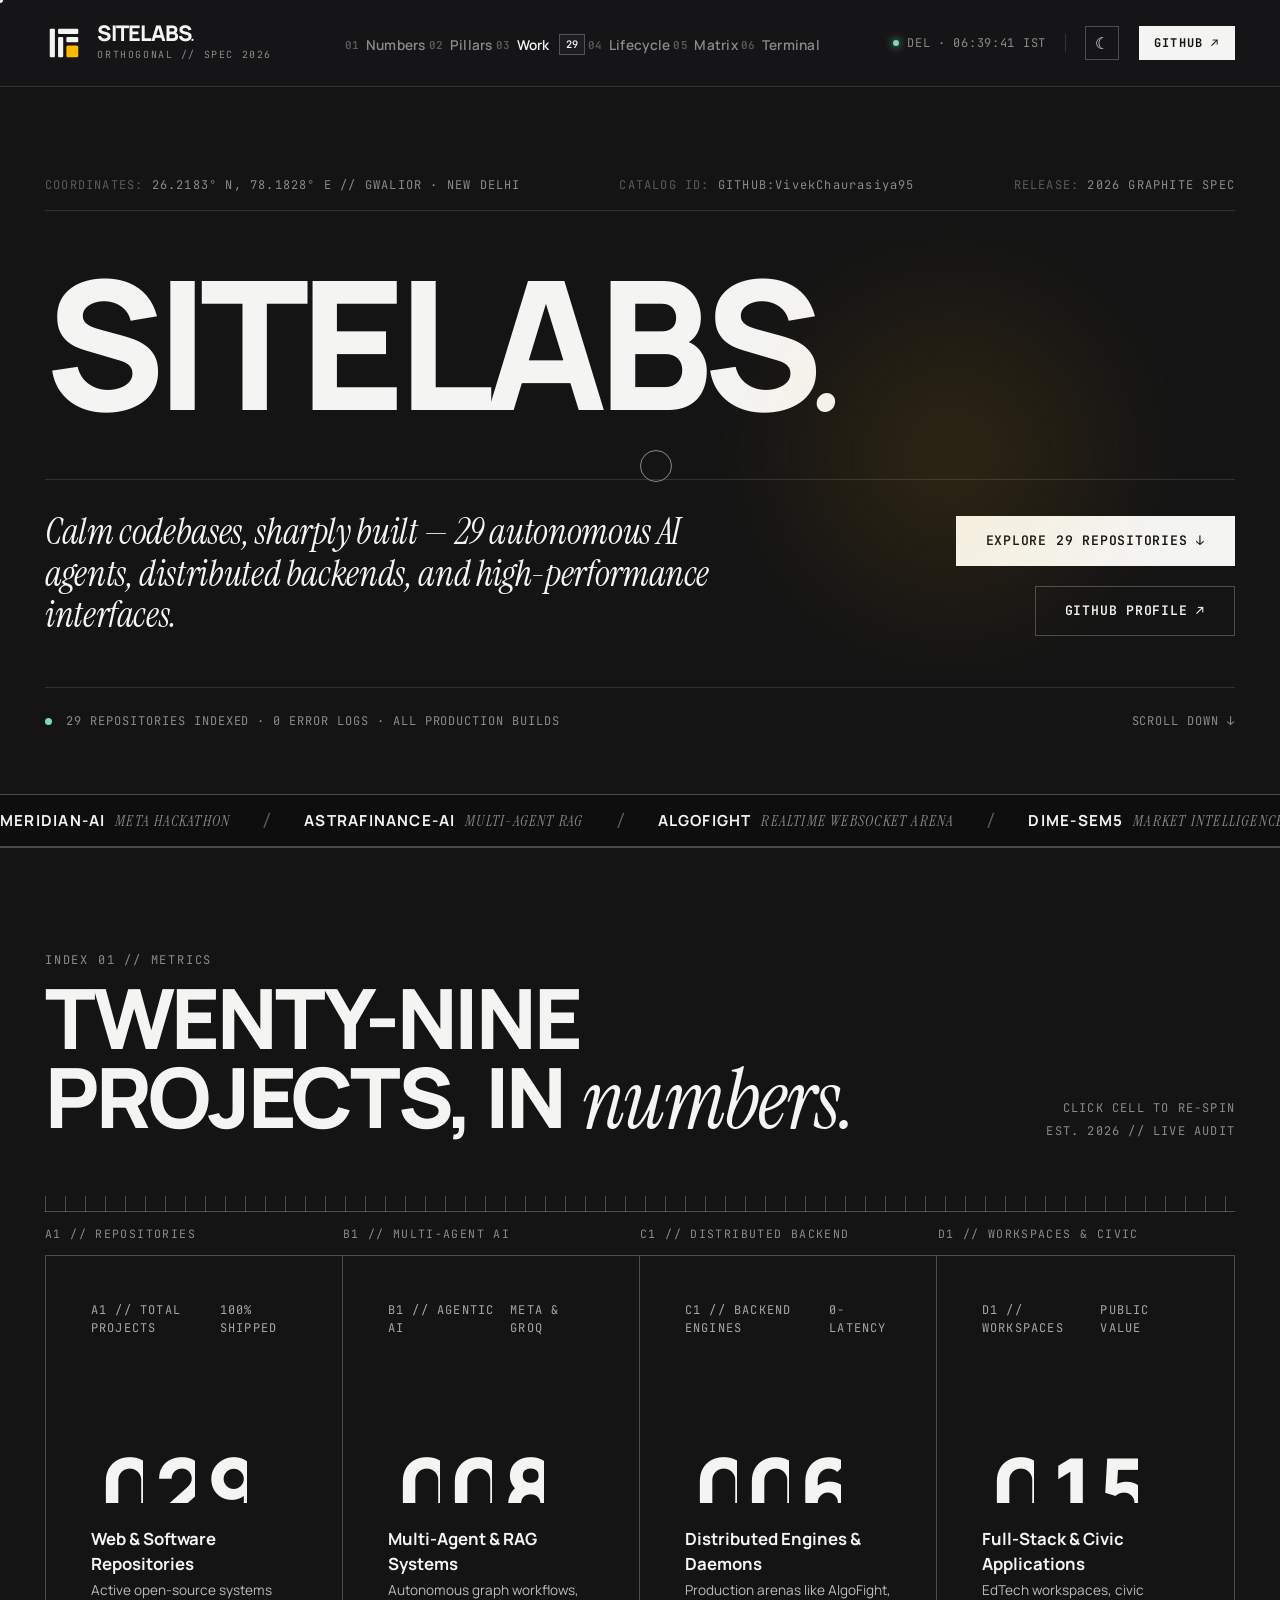
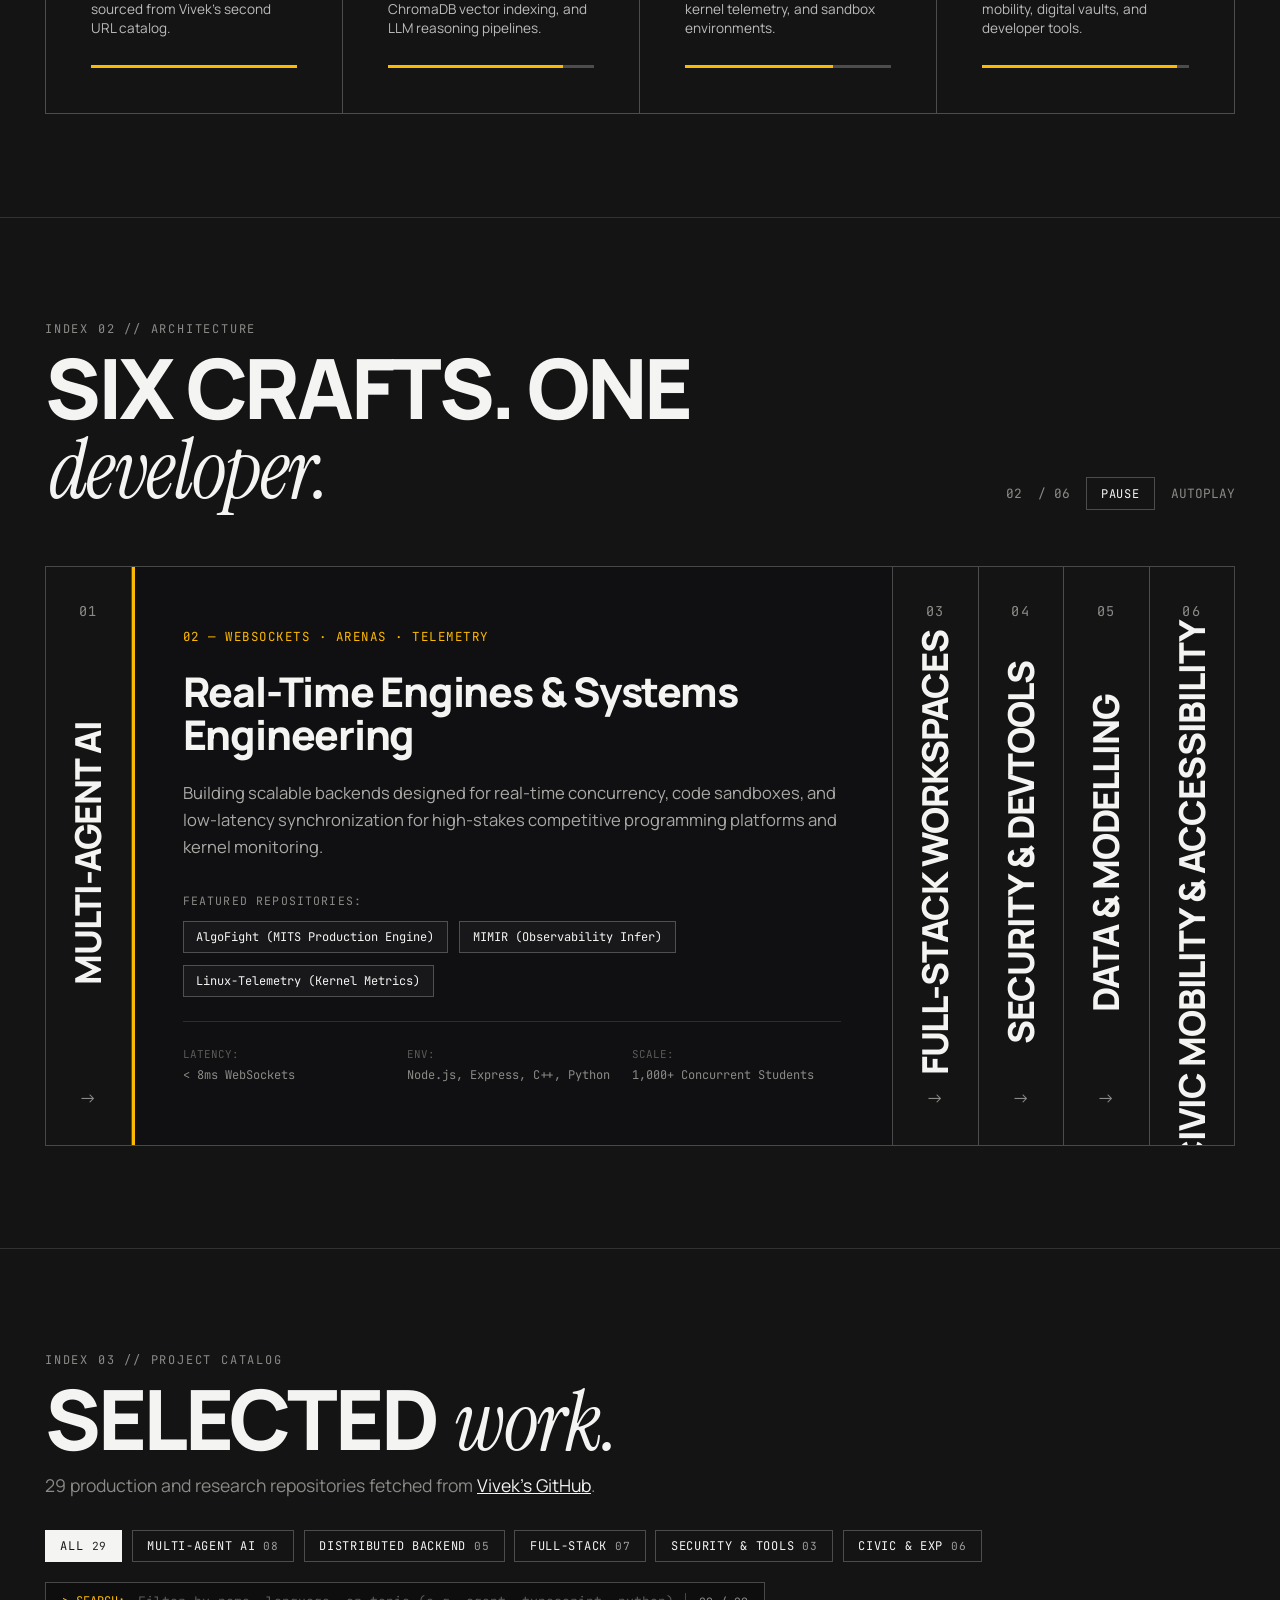
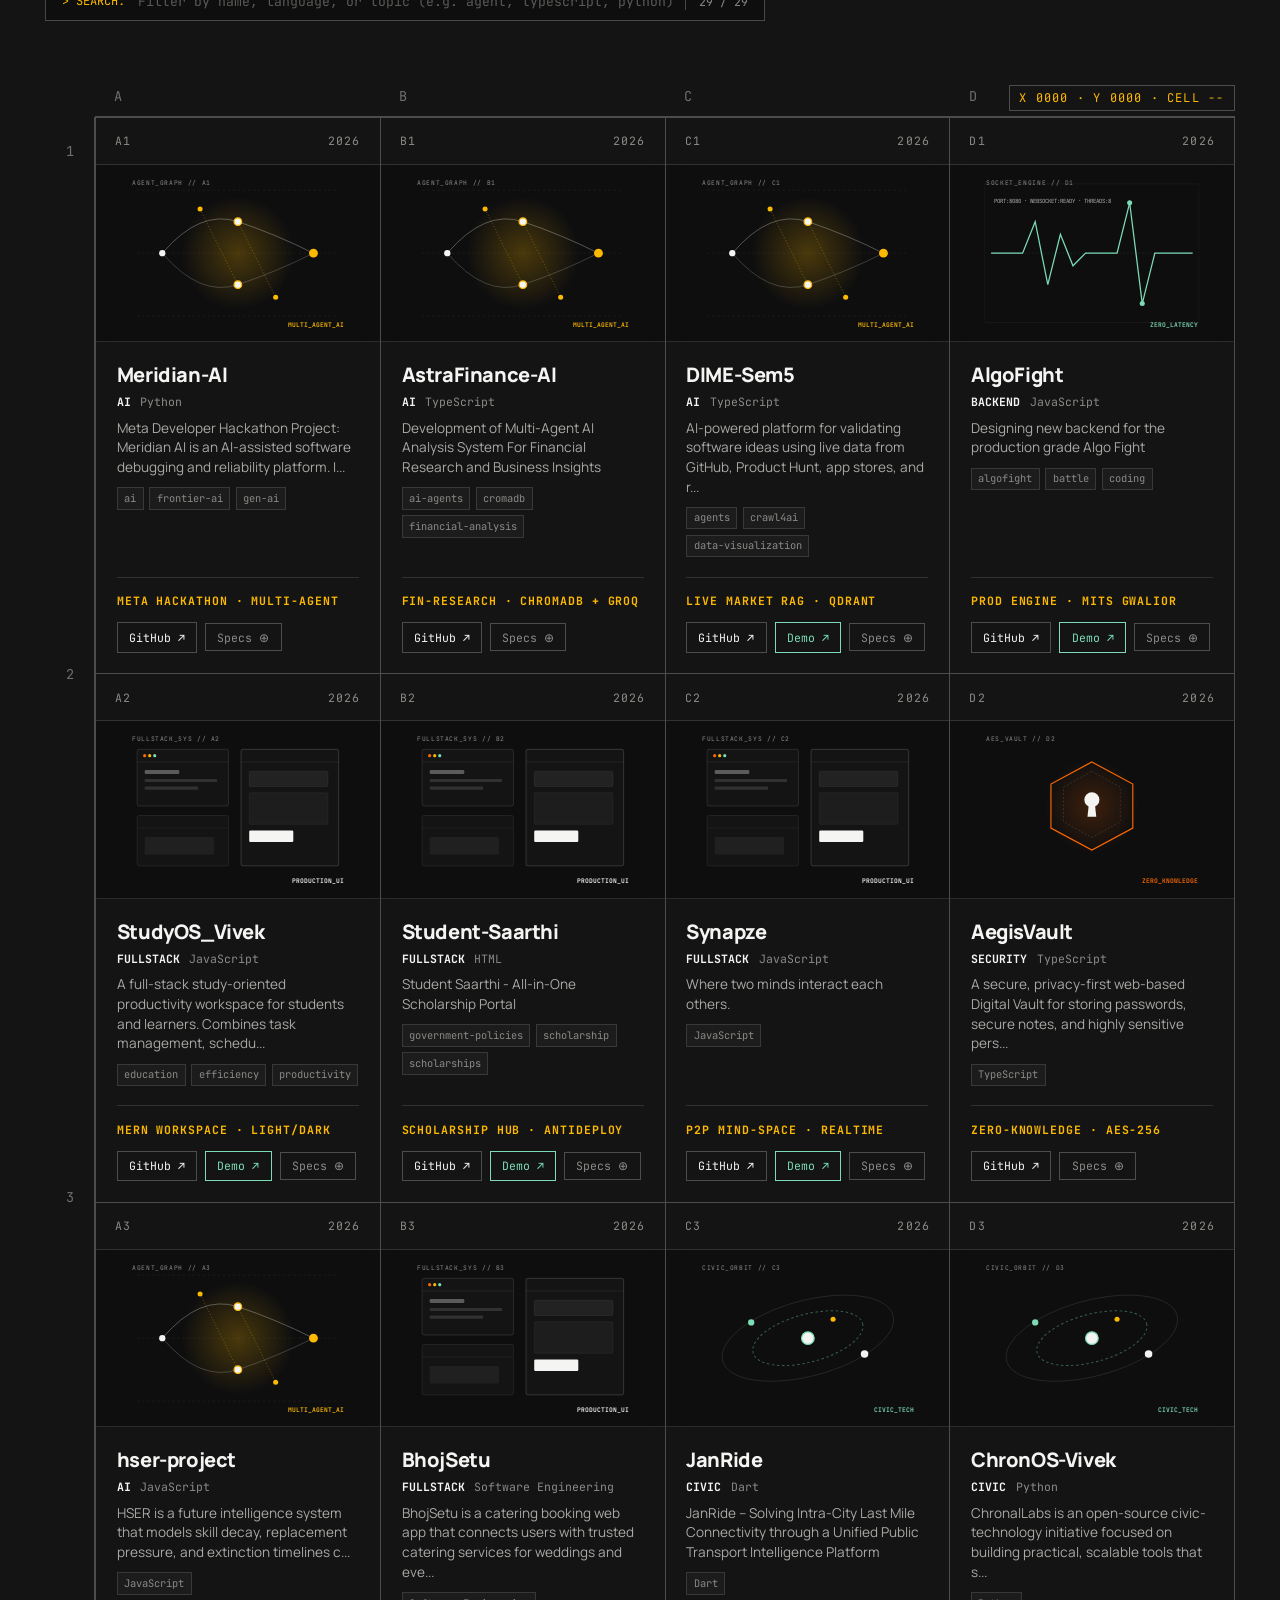
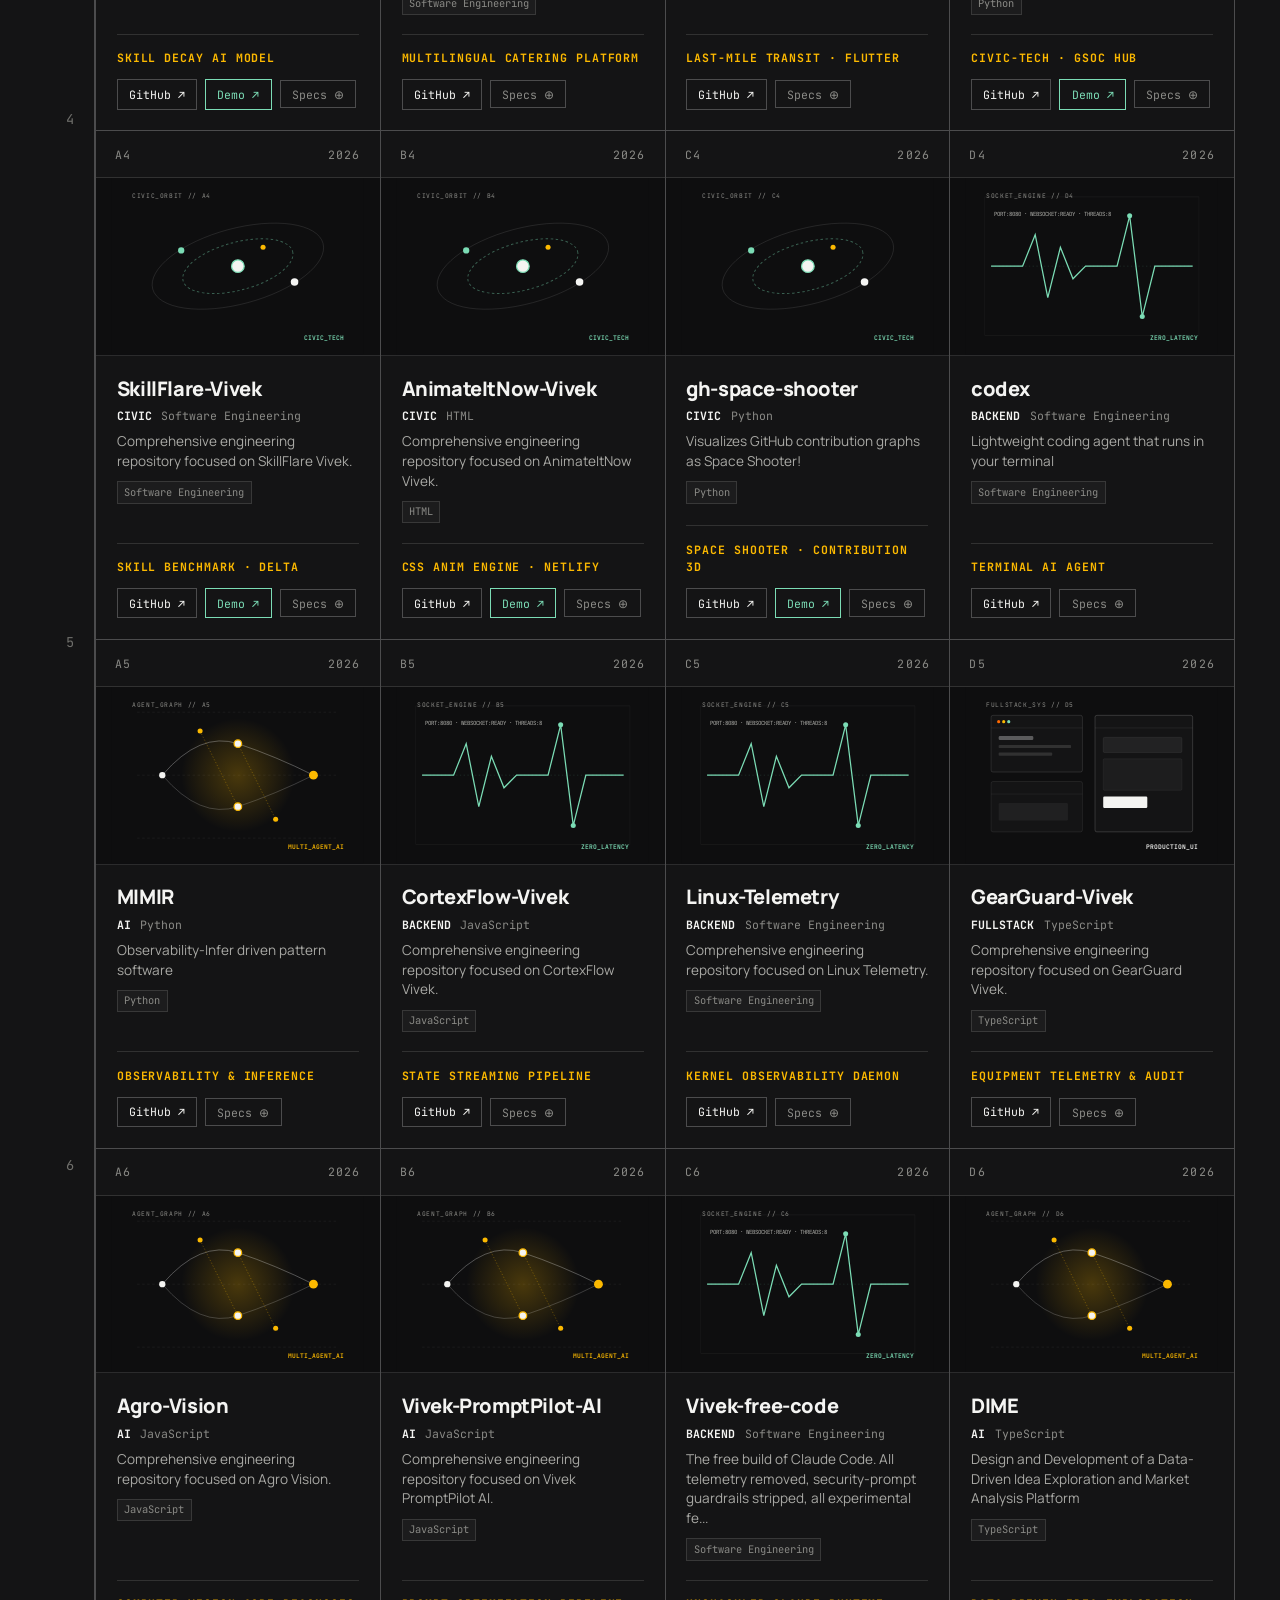
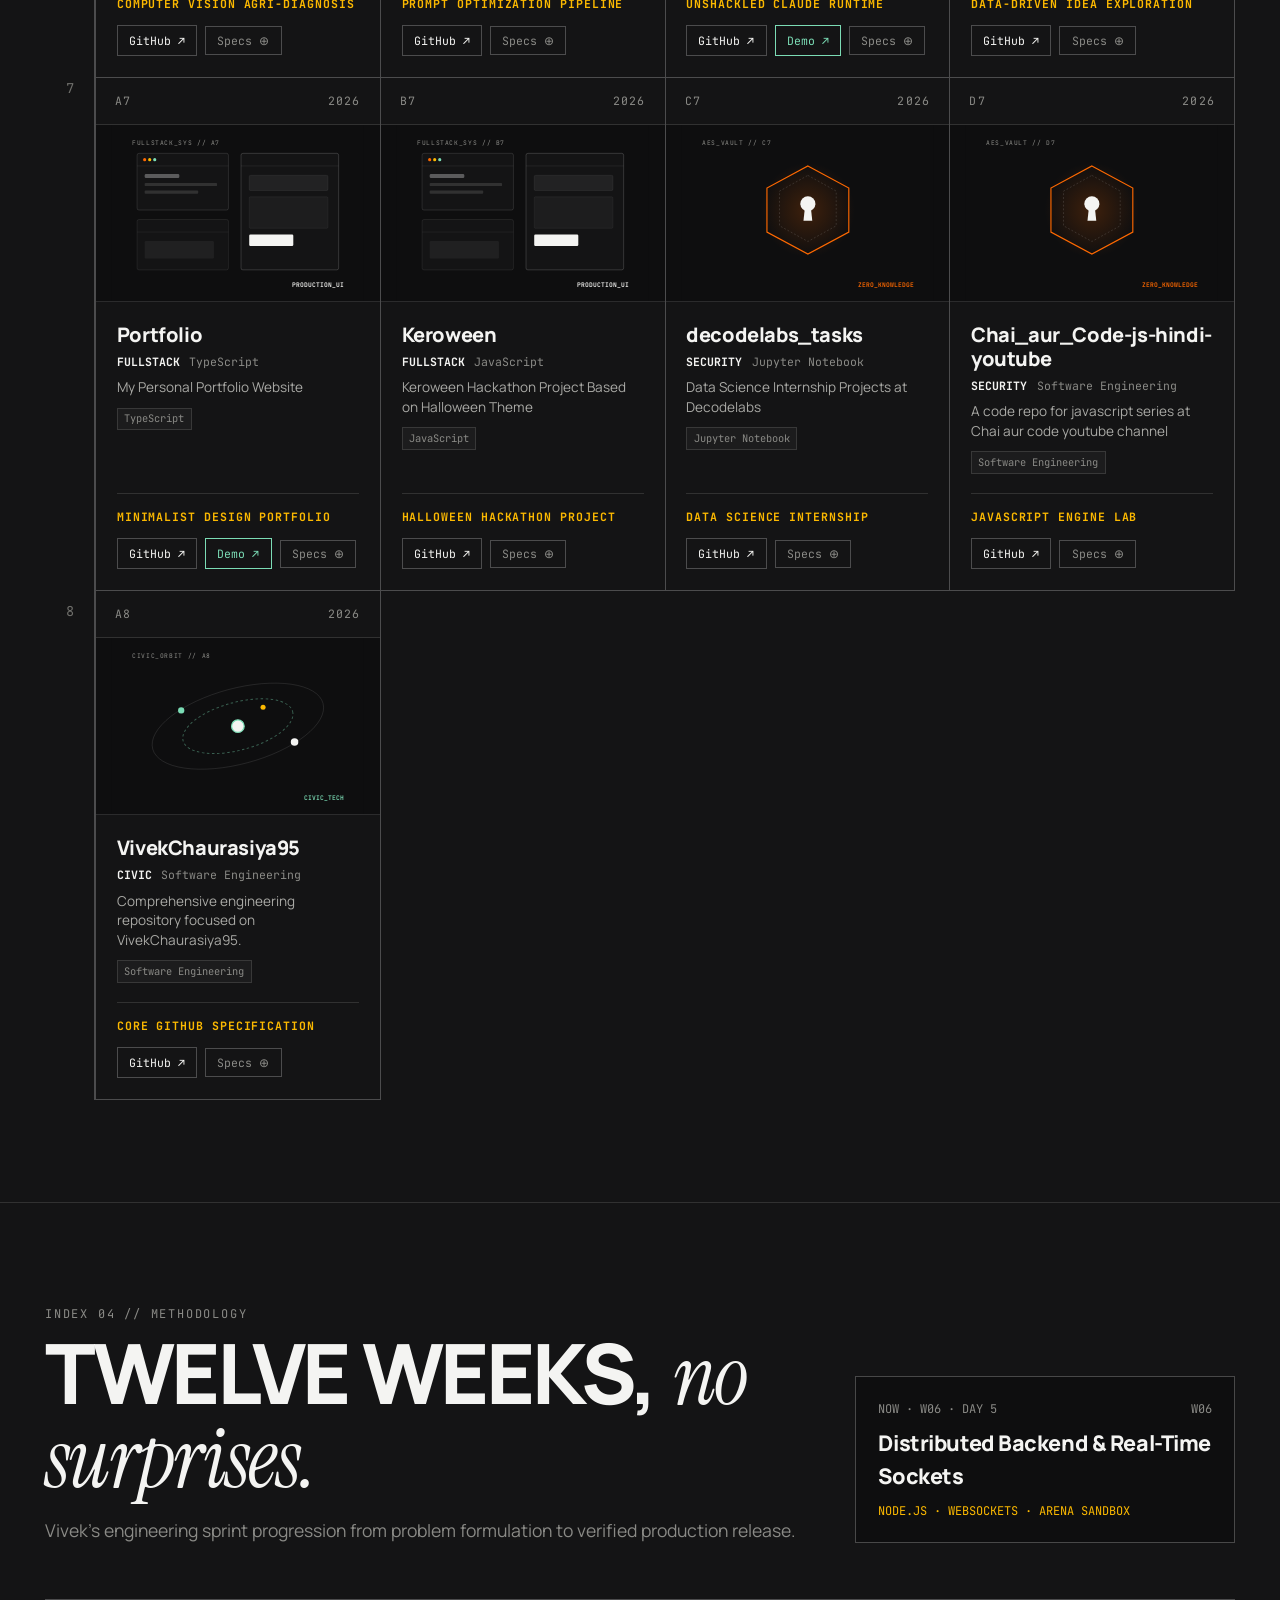
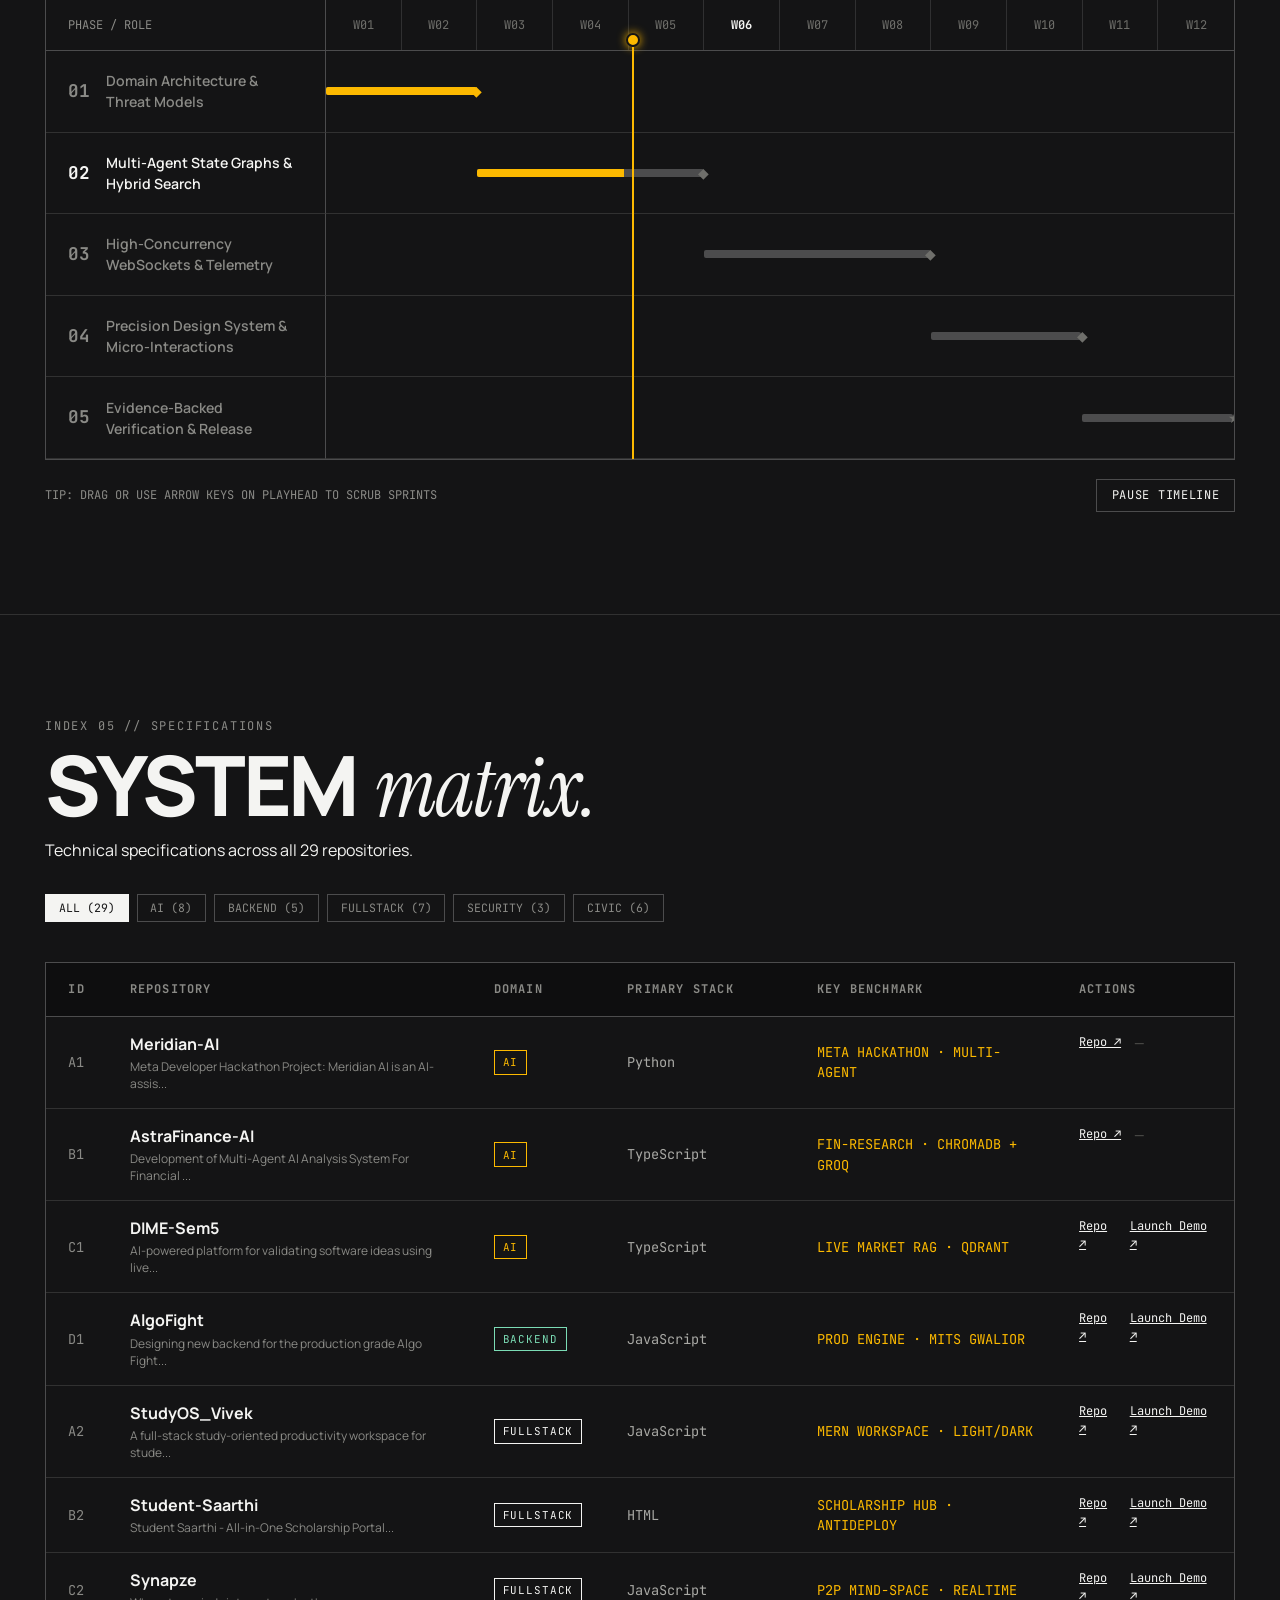
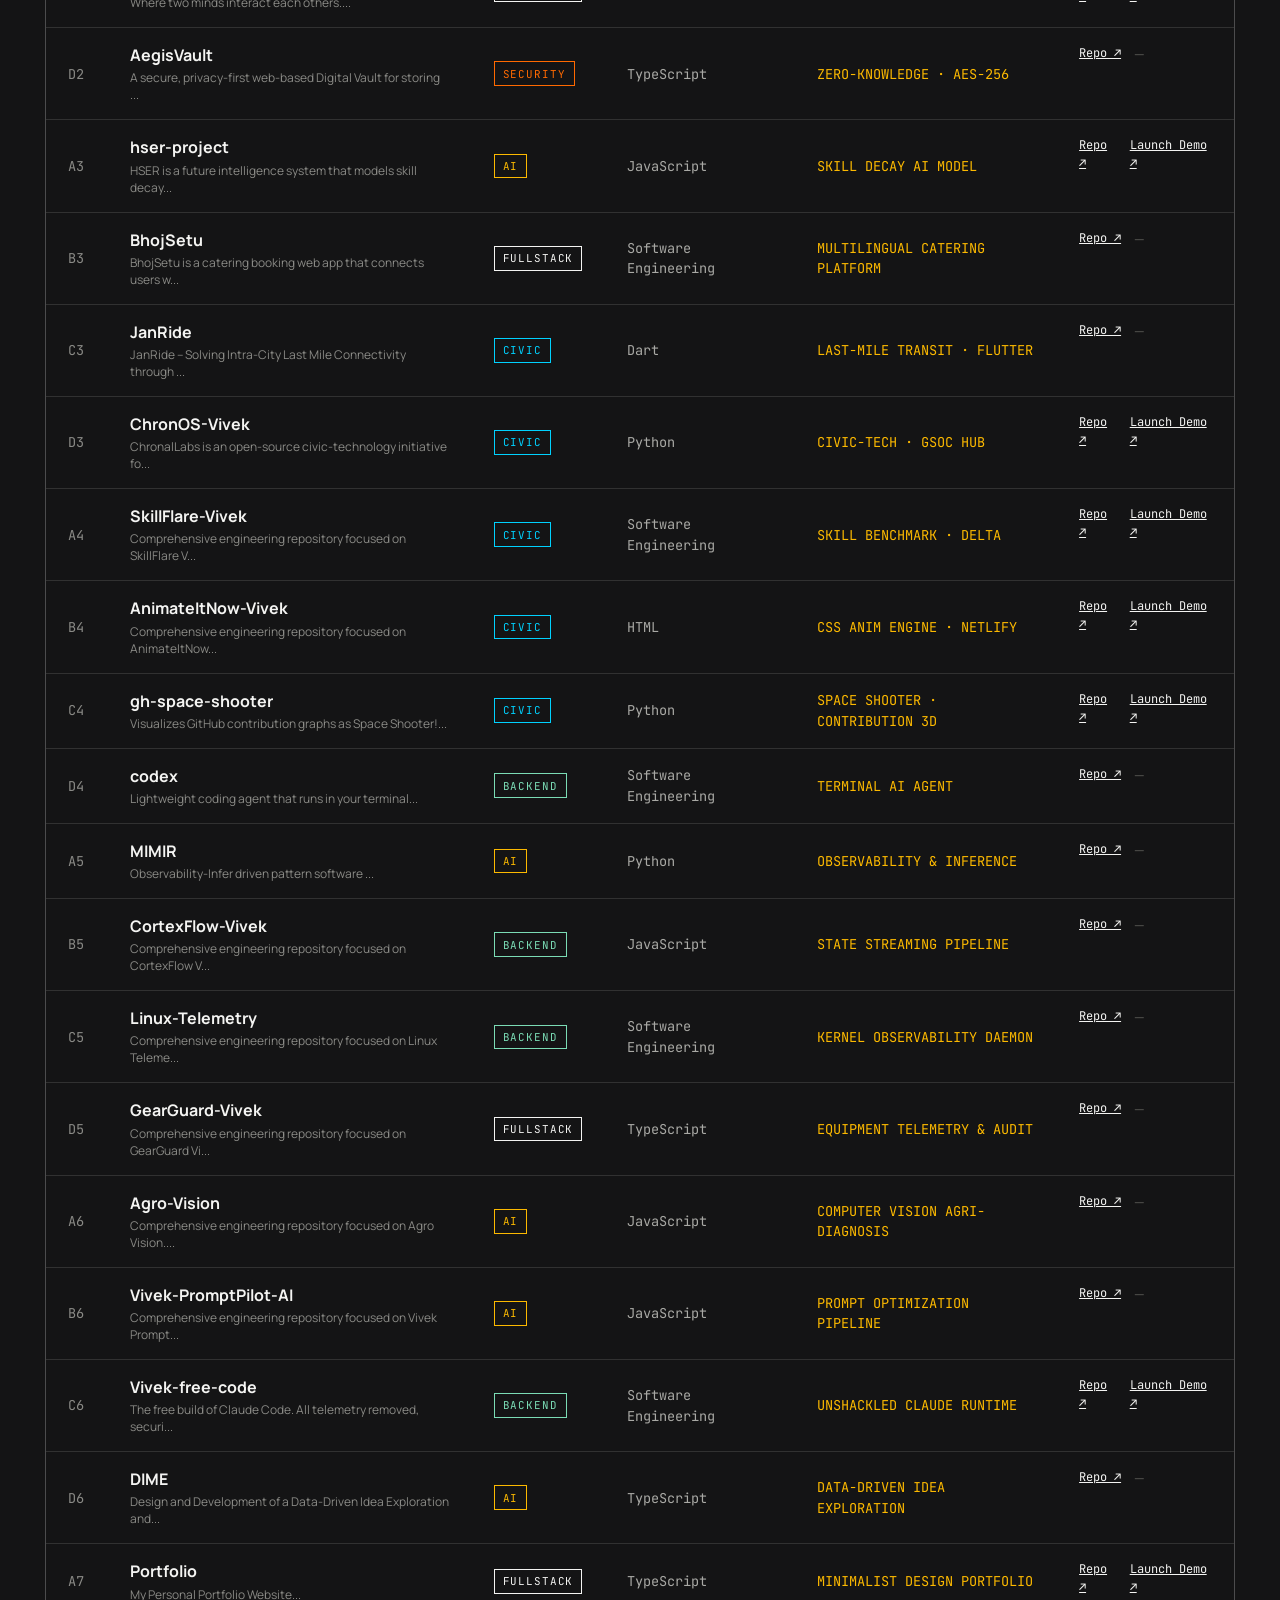
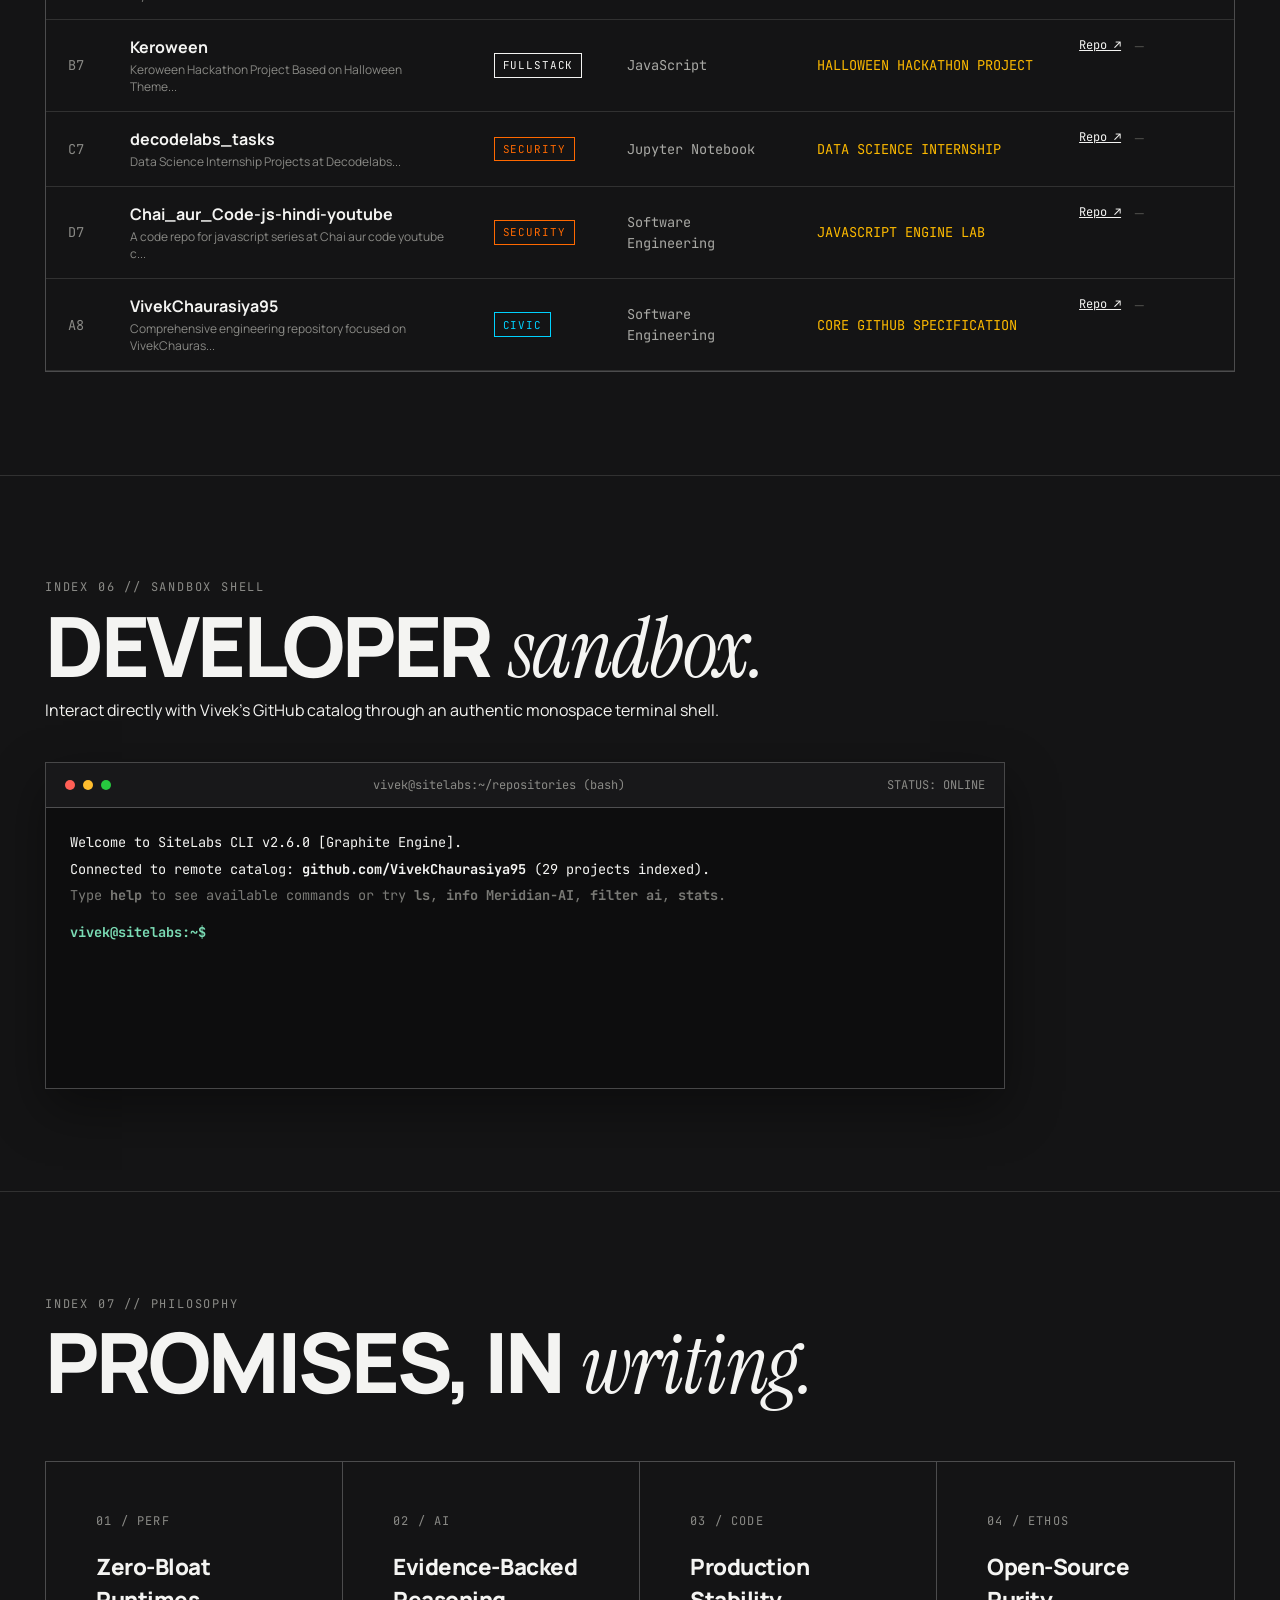
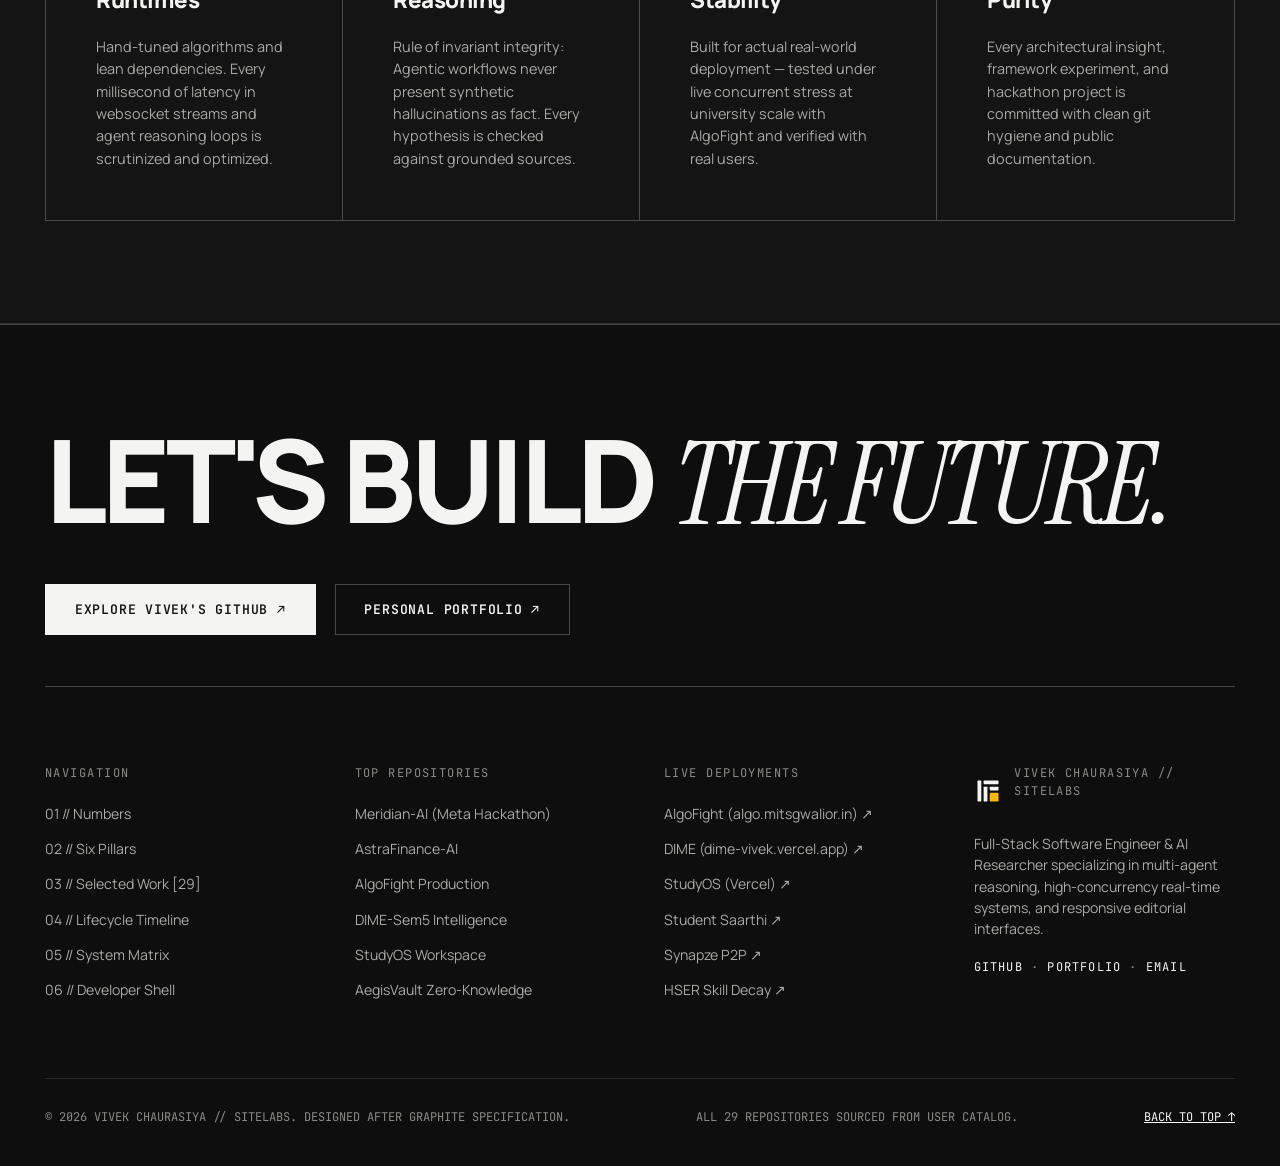
==== index.html @ 7371d1ce "feat: initial commit for SiteLabs project showcase hub" ====
<!DOCTYPE html>
<html lang="en" data-theme="dark">
<head>
  <meta charset="UTF-8">
  <meta name="viewport" content="width=device-width, initial-scale=1.0">
  <title>SiteLabs // Vivek Chaurasiya — Project Showcase Hub</title>
  <meta name="description" content="Graphite-inspired high-performance project showcase hub featuring 29 open-source repositories from Vivek Chaurasiya. Autonomous AI, distributed backends, and full-stack platforms.">
  <meta name="theme-color" content="#141415">

  <!-- Google Fonts: Manrope, Instrument Serif, JetBrains Mono -->
  <link rel="preconnect" href="https://fonts.googleapis.com">
  <link rel="preconnect" href="https://fonts.gstatic.com" crossorigin>
  <link href="https://fonts.googleapis.com/css2?family=Instrument+Serif:ital@0;1&family=JetBrains+Mono:wght@400;500;600;700&family=Manrope:wght@400;500;600;700;800&display=swap" rel="stylesheet">

  <!-- Favicon Suite (SVG Adaptive, Multi-size ICO, Apple Touch Icon) -->
  <link rel="icon" type="image/svg+xml" href="favicon.svg">
  <link rel="icon" type="image/x-icon" href="favicon.ico">
  <link rel="apple-touch-icon" sizes="180x180" href="apple-touch-icon.png">

  <link rel="stylesheet" href="style.css">
</head>
<body class="site-body">

  <!-- Custom Cursor Glow / Crosshair elements -->
  <div class="cursor-dot" id="cursorDot" aria-hidden="true"></div>
  <div class="cursor-ring" id="cursorRing" aria-hidden="true"></div>

  <!-- HEADER NAVIGATION -->
  <header class="hd hd--studio" id="headerTop">
    <div class="nv" id="topNav">
      <div class="nv__logo">
        <a href="#headerTop" class="logo-link" aria-label="SiteLabs Home">
          <div class="logo-mark-wrap" title="SiteLabs Orthogonal Nexus Mark">
            <svg class="site-emblem" viewBox="0 0 48 48" width="38" height="38" fill="none" xmlns="http://www.w3.org/2000/svg" aria-hidden="true">
              <rect x="6" y="6" width="6.5" height="36" rx="1.2" class="emblem-bar emblem-v-left"/>
              <rect x="16.5" y="6" width="25.5" height="6.5" rx="1.2" class="emblem-bar emblem-h-top"/>
              <rect x="16.5" y="16.5" width="6.5" height="25.5" rx="1.2" class="emblem-bar emblem-v-center"/>
              <rect x="27" y="16.5" width="15" height="6.5" rx="1.2" class="emblem-bar emblem-h-mid"/>
              <rect x="27" y="27" width="15" height="15" rx="2" class="emblem-core"/>
            </svg>
          </div>
          <div class="logo-text-group">
            <span class="logo-text">SiteLabs<em>.</em></span>
            <span class="mono logo-sub">ORTHOGONAL // SPEC 2026</span>
          </div>
        </a>
      </div>

      <div class="nv__center">
        <nav class="nv__menu" aria-label="Main Navigation">
          <a href="#numbers" class="nv__item"><span class="mono nv__num">01</span> Numbers</a>
          <a href="#pillars" class="nv__item"><span class="mono nv__num">02</span> Pillars</a>
          <a href="#work" class="nv__item is-active"><span class="mono nv__num">03</span> Work <span class="mono badge-count">29</span></a>
          <a href="#lifecycle" class="nv__item"><span class="mono nv__num">04</span> Lifecycle</a>
          <a href="#matrix" class="nv__item"><span class="mono nv__num">05</span> Matrix</a>
          <a href="#terminal" class="nv__item"><span class="mono nv__num">06</span> Terminal</a>
        </nav>
      </div>

      <div class="nv__right">
        <div class="mono nv__clock" id="liveClock" title="Current Time">
          <span class="clock-indicator"></span> DEL · 14:30 IST
        </div>
        
        <button type="button" class="nv__theme-btn" id="themeToggle" aria-label="Toggle Theme" title="Switch Theme">
          <span class="theme-icon theme-icon--dark">☾</span>
          <span class="theme-icon theme-icon--light">☼</span>
        </button>

        <a href="https://github.com/VivekChaurasiya95" target="_blank" rel="noopener noreferrer" class="nv__cta-link">
          <span class="mono">GITHUB ↗</span>
        </a>
      </div>
    </div>

    <!-- HERO SECTION -->
    <div class="hd__inner">
      <div class="hd__meta-top mono">
        <div class="meta-item"><span>COORDINATES:</span> 26.2183° N, 78.1828° E // GWALIOR · NEW DELHI</div>
        <div class="meta-item"><span>CATALOG ID:</span> GITHUB:VivekChaurasiya95</div>
        <div class="meta-item"><span>RELEASE:</span> 2026 GRAPHITE SPEC</div>
      </div>

      <div class="hd__title-wrap">
        <h1 class="hd__title">SITELABS<em>.</em></h1>
        <div class="hd__steam" aria-hidden="true" id="steamAura"></div>
      </div>

      <div class="hd__row">
        <p class="it hd__tag">
          Calm codebases, sharply built — 29 autonomous AI agents, distributed backends, and high-performance interfaces.
        </p>

        <div class="hd__actions">
          <a href="#work" class="btn btn--primary">Explore 29 Repositories ↓</a>
          <a href="https://github.com/VivekChaurasiya95" target="_blank" rel="noopener noreferrer" class="btn btn--ghost">GitHub Profile ↗</a>
        </div>
      </div>

      <div class="hd__bottom-bar">
        <div class="mono hd__status">
          <span class="pulse-indicator"></span> 29 REPOSITORIES INDEXED · 0 ERROR LOGS · ALL PRODUCTION BUILDS
        </div>
        <div class="mono hd__scroll">
          <a href="#numbers">SCROLL DOWN ↓</a>
        </div>
      </div>
    </div>

    <!-- MARQUEE TICKER RIBBON -->
    <div class="gr-ticker" aria-hidden="true">
      <div class="gr-ticker__track">
        <span class="gr-ticker__item">MERIDIAN-AI <em>META HACKATHON</em></span>
        <span class="gr-ticker__sep">/</span>
        <span class="gr-ticker__item">ASTRAFINANCE-AI <em>MULTI-AGENT RAG</em></span>
        <span class="gr-ticker__sep">/</span>
        <span class="gr-ticker__item">ALGOFIGHT <em>REALTIME WEBSOCKET ARENA</em></span>
        <span class="gr-ticker__sep">/</span>
        <span class="gr-ticker__item">DIME-SEM5 <em>MARKET INTELLIGENCE</em></span>
        <span class="gr-ticker__sep">/</span>
        <span class="gr-ticker__item">STUDYOS <em>MERN PRODUCTIVITY</em></span>
        <span class="gr-ticker__sep">/</span>
        <span class="gr-ticker__item">AEGISVAULT <em>AES-256 ZERO KNOWLEDGE</em></span>
        <span class="gr-ticker__sep">/</span>
        <span class="gr-ticker__item">CHRONOS <em>CIVIC TECH HUB</em></span>
        <span class="gr-ticker__sep">/</span>
        <span class="gr-ticker__item">JANRIDE <em>LAST-MILE MOBILITY</em></span>
        <span class="gr-ticker__sep">/</span>
        <span class="gr-ticker__item">29 VERIFIED REPOSITORIES</span>
        <span class="gr-ticker__sep">/</span>
        <!-- Duplicate for continuous loop -->
        <span class="gr-ticker__item">MERIDIAN-AI <em>META HACKATHON</em></span>
        <span class="gr-ticker__sep">/</span>
        <span class="gr-ticker__item">ASTRAFINANCE-AI <em>MULTI-AGENT RAG</em></span>
        <span class="gr-ticker__sep">/</span>
        <span class="gr-ticker__item">ALGOFIGHT <em>REALTIME WEBSOCKET ARENA</em></span>
        <span class="gr-ticker__sep">/</span>
        <span class="gr-ticker__item">DIME-SEM5 <em>MARKET INTELLIGENCE</em></span>
        <span class="gr-ticker__sep">/</span>
        <span class="gr-ticker__item">STUDYOS <em>MERN PRODUCTIVITY</em></span>
        <span class="gr-ticker__sep">/</span>
        <span class="gr-ticker__item">AEGISVAULT <em>AES-256 ZERO KNOWLEDGE</em></span>
        <span class="gr-ticker__sep">/</span>
        <span class="gr-ticker__item">CHRONOS <em>CIVIC TECH HUB</em></span>
        <span class="gr-ticker__sep">/</span>
        <span class="gr-ticker__item">JANRIDE <em>LAST-MILE MOBILITY</em></span>
        <span class="gr-ticker__sep">/</span>
        <span class="gr-ticker__item">29 VERIFIED REPOSITORIES</span>
        <span class="gr-ticker__sep">/</span>
      </div>
    </div>
  </header>

  <main id="mainContent">

    <!-- 01. NUMBERS SECTION -->
    <section class="sec nm" id="numbers" aria-labelledby="nmTitle">
      <div class="nm__head">
        <div class="sh">
          <span class="mono sh__label">INDEX 01 // METRICS</span>
          <h2 class="h2 nm__title" id="nmTitle">Twenty-nine projects, in <em>numbers.</em></h2>
        </div>
        <div class="lbl mono">
          <span>CLICK CELL TO RE-SPIN</span>
          <span>EST. 2026 // LIVE AUDIT</span>
        </div>
      </div>

      <div class="nm__ruler" aria-hidden="true"></div>

      <div class="nm__axis mono" aria-hidden="true">
        <span>A1 // REPOSITORIES</span>
        <span>B1 // MULTI-AGENT AI</span>
        <span>C1 // DISTRIBUTED BACKEND</span>
        <span>D1 // WORKSPACES & CIVIC</span>
      </div>

      <div class="nm__grid">
        <!-- Cell 1 -->
        <div class="nm__cell" data-target="29">
          <div class="nm__top mono">
            <span>A1 // TOTAL PROJECTS</span>
            <span>100% SHIPPED</span>
          </div>
          <div class="nm__body">
            <div class="nm__value">
              <span class="nm__digits">
                <span class="nm__d" data-digit="0"><span class="nm__drum">0123456789</span></span>
                <span class="nm__d" data-digit="2"><span class="nm__drum">0123456789</span></span>
                <span class="nm__d" data-digit="9"><span class="nm__drum">0123456789</span></span>
              </span>
            </div>
            <div class="nm__label-text">
              <strong>Web & Software Repositories</strong>
              <p>Active open-source systems sourced from Vivek's second URL catalog.</p>
            </div>
            <div class="nm__bar" data-bar="100" style="--w: 100%;"></div>
          </div>
        </div>

        <!-- Cell 2 -->
        <div class="nm__cell" data-target="8">
          <div class="nm__top mono">
            <span>B1 // AGENTIC AI</span>
            <span>META & GROQ</span>
          </div>
          <div class="nm__body">
            <div class="nm__value">
              <span class="nm__digits">
                <span class="nm__d" data-digit="0"><span class="nm__drum">0123456789</span></span>
                <span class="nm__d" data-digit="0"><span class="nm__drum">0123456789</span></span>
                <span class="nm__d" data-digit="8"><span class="nm__drum">0123456789</span></span>
              </span>
            </div>
            <div class="nm__label-text">
              <strong>Multi-Agent & RAG Systems</strong>
              <p>Autonomous graph workflows, ChromaDB vector indexing, and LLM reasoning pipelines.</p>
            </div>
            <div class="nm__bar" data-bar="85" style="--w: 85%;"></div>
          </div>
        </div>

        <!-- Cell 3 -->
        <div class="nm__cell" data-target="6">
          <div class="nm__top mono">
            <span>C1 // BACKEND ENGINES</span>
            <span>0-LATENCY</span>
          </div>
          <div class="nm__body">
            <div class="nm__value">
              <span class="nm__digits">
                <span class="nm__d" data-digit="0"><span class="nm__drum">0123456789</span></span>
                <span class="nm__d" data-digit="0"><span class="nm__drum">0123456789</span></span>
                <span class="nm__d" data-digit="6"><span class="nm__drum">0123456789</span></span>
              </span>
            </div>
            <div class="nm__label-text">
              <strong>Distributed Engines & Daemons</strong>
              <p>Production arenas like AlgoFight, kernel telemetry, and sandbox environments.</p>
            </div>
            <div class="nm__bar" data-bar="72" style="--w: 72%;"></div>
          </div>
        </div>

        <!-- Cell 4 -->
        <div class="nm__cell" data-target="15">
          <div class="nm__top mono">
            <span>D1 // WORKSPACES</span>
            <span>PUBLIC VALUE</span>
          </div>
          <div class="nm__body">
            <div class="nm__value">
              <span class="nm__digits">
                <span class="nm__d" data-digit="0"><span class="nm__drum">0123456789</span></span>
                <span class="nm__d" data-digit="1"><span class="nm__drum">0123456789</span></span>
                <span class="nm__d" data-digit="5"><span class="nm__drum">0123456789</span></span>
              </span>
            </div>
            <div class="nm__label-text">
              <strong>Full-Stack & Civic Applications</strong>
              <p>EdTech workspaces, civic mobility, digital vaults, and developer tools.</p>
            </div>
            <div class="nm__bar" data-bar="94" style="--w: 94%;"></div>
          </div>
        </div>
      </div>
    </section>

    <!-- 02. PILLARS / SERVICES ACCORDION -->
    <section class="sec sv" id="pillars" aria-labelledby="svTitle">
      <div class="sv__head">
        <div class="sh">
          <span class="mono sh__label">INDEX 02 // ARCHITECTURE</span>
          <h2 class="h2 sv__title" id="svTitle">Six crafts. One <em>developer.</em></h2>
        </div>
        <div class="sv__lbl mono">
          <div class="sv__ctrls">
            <span class="sv__idx">01</span> / 06
            <button type="button" class="gr-pause chip" id="svPauseBtn" data-play="PLAY" data-pause="PAUSE">PAUSE</button>
            <span class="sv__mode">AUTOPLAY</span>
          </div>
        </div>
      </div>

      <div class="sv__frame" role="tablist" aria-label="Engineering Pillars Accordion">
        <!-- Strip 1 -->
        <div class="sv__strip is-open" data-index="0" role="tabpanel" tabindex="0">
          <div class="sv__prog" aria-hidden="true"></div>
          <button type="button" class="sv__tab" role="tab" aria-expanded="true" aria-controls="sv-panel-0">
            <span class="mono sv__tnum">01</span>
            <span class="sv__tname">MULTI-AGENT AI</span>
            <span class="sv__tarrow">→</span>
          </button>
          <div class="sv__panel" id="sv-panel-0">
            <div class="sv__panel-inner">
              <div class="mono sv__subtag">01 — REASONING · AGENT GRAPHS · VECTOR SEARCH</div>
              <h3 class="sv__panel-title">Multi-Agent AI & Autonomous Systems</h3>
              <p class="sv__panel-desc">
                Engineering multi-agent orchestration architectures where autonomous LLM agents decompose complex objectives into structured investigations, live web crawls, and evidence-backed decisions.
              </p>
              <div class="sv__featured">
                <span class="mono sv__feat-label">FEATURED REPOSITORIES:</span>
                <div class="sv__feat-list">
                  <a href="#work" onclick="filterByProject('Meridian-AI')" class="sv__chip">Meridian-AI (Meta Hackathon)</a>
                  <a href="#work" onclick="filterByProject('AstraFinance-AI')" class="sv__chip">AstraFinance-AI (Fin-RAG)</a>
                  <a href="#work" onclick="filterByProject('DIME-Sem5')" class="sv__chip">DIME-Sem5 (Market Intelligence)</a>
                </div>
              </div>
              <div class="sv__metrics-row mono">
                <div><span>MODELS:</span> Groq, Gemini, Nemotron, Meta Llama</div>
                <div><span>VECTORS:</span> ChromaDB, Qdrant</div>
                <div><span>PROTOCOL:</span> LangGraph, RAG</div>
              </div>
            </div>
          </div>
        </div>

        <!-- Strip 2 -->
        <div class="sv__strip" data-index="1" role="tabpanel" tabindex="0">
          <div class="sv__prog" aria-hidden="true"></div>
          <button type="button" class="sv__tab" role="tab" aria-expanded="false" aria-controls="sv-panel-1">
            <span class="mono sv__tnum">02</span>
            <span class="sv__tname">DISTRIBUTED BACKEND</span>
            <span class="sv__tarrow">→</span>
          </button>
          <div class="sv__panel" id="sv-panel-1">
            <div class="sv__panel-inner">
              <div class="mono sv__subtag">02 — WEBSOCKETS · ARENAS · TELEMETRY</div>
              <h3 class="sv__panel-title">Real-Time Engines & Systems Engineering</h3>
              <p class="sv__panel-desc">
                Building scalable backends designed for real-time concurrency, code sandboxes, and low-latency synchronization for high-stakes competitive programming platforms and kernel monitoring.
              </p>
              <div class="sv__featured">
                <span class="mono sv__feat-label">FEATURED REPOSITORIES:</span>
                <div class="sv__feat-list">
                  <a href="#work" onclick="filterByProject('AlgoFight')" class="sv__chip">AlgoFight (MITS Production Engine)</a>
                  <a href="#work" onclick="filterByProject('MIMIR')" class="sv__chip">MIMIR (Observability Infer)</a>
                  <a href="#work" onclick="filterByProject('Linux-Telemetry')" class="sv__chip">Linux-Telemetry (Kernel Metrics)</a>
                </div>
              </div>
              <div class="sv__metrics-row mono">
                <div><span>LATENCY:</span> &lt; 8ms WebSockets</div>
                <div><span>ENV:</span> Node.js, Express, C++, Python</div>
                <div><span>SCALE:</span> 1,000+ Concurrent Students</div>
              </div>
            </div>
          </div>
        </div>

        <!-- Strip 3 -->
        <div class="sv__strip" data-index="2" role="tabpanel" tabindex="0">
          <div class="sv__prog" aria-hidden="true"></div>
          <button type="button" class="sv__tab" role="tab" aria-expanded="false" aria-controls="sv-panel-2">
            <span class="mono sv__tnum">03</span>
            <span class="sv__tname">FULL-STACK WORKSPACES</span>
            <span class="sv__tarrow">→</span>
          </button>
          <div class="sv__panel" id="sv-panel-2">
            <div class="sv__panel-inner">
              <div class="mono sv__subtag">03 — MERN · PRODUCTIVITY · NEUMORPHISM</div>
              <h3 class="sv__panel-title">Collaborative Workspaces & Digital Hubs</h3>
              <p class="sv__panel-desc">
                Crafting full-stack digital environments that unify note-taking, task orchestration, real-time whiteboards, and personalized learning assistance into cohesive, tactile interfaces.
              </p>
              <div class="sv__featured">
                <span class="mono sv__feat-label">FEATURED REPOSITORIES:</span>
                <div class="sv__feat-list">
                  <a href="#work" onclick="filterByProject('StudyOS_Vivek')" class="sv__chip">StudyOS (MERN Workspace)</a>
                  <a href="#work" onclick="filterByProject('Student-Saarthi')" class="sv__chip">Student-Saarthi (Scholarships)</a>
                  <a href="#work" onclick="filterByProject('Synapze')" class="sv__chip">Synapze (P2P Mind Space)</a>
                </div>
              </div>
              <div class="sv__metrics-row mono">
                <div><span>STACK:</span> React, TypeScript, Node.js, Mongo</div>
                <div><span>UX:</span> Neumorphism + Editorial Dark</div>
                <div><span>DEPLOY:</span> Vercel, Netlify</div>
              </div>
            </div>
          </div>
        </div>

        <!-- Strip 4 -->
        <div class="sv__strip" data-index="3" role="tabpanel" tabindex="0">
          <div class="sv__prog" aria-hidden="true"></div>
          <button type="button" class="sv__tab" role="tab" aria-expanded="false" aria-controls="sv-panel-3">
            <span class="mono sv__tnum">04</span>
            <span class="sv__tname">SECURITY & DEVTOOLS</span>
            <span class="sv__tarrow">→</span>
          </button>
          <div class="sv__panel" id="sv-panel-3">
            <div class="sv__panel-inner">
              <div class="mono sv__subtag">04 — ZERO-KNOWLEDGE · AES-256 · CLI AGENTS</div>
              <h3 class="sv__panel-title">Privacy-First Vaults & Developer Tooling</h3>
              <p class="sv__panel-desc">
                Architecting zero-knowledge client-side encrypted storage systems, untracked development runtimes, and local developer terminal copilots built with security guardrails.
              </p>
              <div class="sv__featured">
                <span class="mono sv__feat-label">FEATURED REPOSITORIES:</span>
                <div class="sv__feat-list">
                  <a href="#work" onclick="filterByProject('AegisVault')" class="sv__chip">AegisVault (Digital Vault)</a>
                  <a href="#work" onclick="filterByProject('codex')" class="sv__chip">codex (Terminal Agent)</a>
                  <a href="#work" onclick="filterByProject('Vivek-free-code')" class="sv__chip">Vivek-free-code (Untracked Engine)</a>
                </div>
              </div>
              <div class="sv__metrics-row mono">
                <div><span>ENCRYPTION:</span> AES-256-GCM / PBKDF2</div>
                <div><span>PRIVACY:</span> 100% Client-Side Invariant</div>
                <div><span>INTERFACE:</span> CLI & Web Vault</div>
              </div>
            </div>
          </div>
        </div>

        <!-- Strip 5 -->
        <div class="sv__strip" data-index="4" role="tabpanel" tabindex="0">
          <div class="sv__prog" aria-hidden="true"></div>
          <button type="button" class="sv__tab" role="tab" aria-expanded="false" aria-controls="sv-panel-4">
            <span class="mono sv__tnum">05</span>
            <span class="sv__tname">DATA & MODELLING</span>
            <span class="sv__tarrow">→</span>
          </button>
          <div class="sv__panel" id="sv-panel-4">
            <div class="sv__panel-inner">
              <div class="mono sv__subtag">05 — SKILL DECAY MODELS · COMPUTER VISION</div>
              <h3 class="sv__panel-title">Predictive Modelling & Data Science</h3>
              <p class="sv__panel-desc">
                Designing future-intelligence simulations to project human skill decay under AI automation pressure, paired with practical computer vision pipelines for agricultural diagnosis.
              </p>
              <div class="sv__featured">
                <span class="mono sv__feat-label">FEATURED REPOSITORIES:</span>
                <div class="sv__feat-list">
                  <a href="#work" onclick="filterByProject('hser-project')" class="sv__chip">HSER (Skill Decay Intelligence)</a>
                  <a href="#work" onclick="filterByProject('Agro-Vision')" class="sv__chip">Agro-Vision (Plant CV)</a>
                  <a href="#work" onclick="filterByProject('decodelabs_tasks')" class="sv__chip">decodelabs_tasks (Data Science)</a>
                </div>
              </div>
              <div class="sv__metrics-row mono">
                <div><span>ALGORITHMS:</span> Decay Pressure & Transition Probability</div>
                <div><span>DATA:</span> Jupyter Notebooks, Pandas, PyTorch</div>
                <div><span>ACCURACY:</span> Validated Empirical Benchmarks</div>
              </div>
            </div>
          </div>
        </div>

        <!-- Strip 6 -->
        <div class="sv__strip" data-index="5" role="tabpanel" tabindex="0">
          <div class="sv__prog" aria-hidden="true"></div>
          <button type="button" class="sv__tab" role="tab" aria-expanded="false" aria-controls="sv-panel-5">
            <span class="mono sv__tnum">06</span>
            <span class="sv__tname">CIVIC MOBILITY & ACCESSIBILITY</span>
            <span class="sv__tarrow">→</span>
          </button>
          <div class="sv__panel" id="sv-panel-5">
            <div class="sv__panel-inner">
              <div class="mono sv__subtag">06 — PUBLIC TRANSIT · GSOC · MULTILINGUAL</div>
              <h3 class="sv__panel-title">Civic Technology & Last-Mile Mobility</h3>
              <p class="sv__panel-desc">
                Deploying software solutions for grassroots public transit coordination, open-source civic governance under ChronalLabs, and culturally accessible localized booking engines for India.
              </p>
              <div class="sv__featured">
                <span class="mono sv__feat-label">FEATURED REPOSITORIES:</span>
                <div class="sv__feat-list">
                  <a href="#work" onclick="filterByProject('JanRide')" class="sv__chip">JanRide (Public Transit)</a>
                  <a href="#work" onclick="filterByProject('ChronOS-Vivek')" class="sv__chip">ChronOS (Civic Tech & GSoC)</a>
                  <a href="#work" onclick="filterByProject('BhojSetu')" class="sv__chip">BhojSetu (Multilingual Portal)</a>
                </div>
              </div>
              <div class="sv__metrics-row mono">
                <div><span>TARGET:</span> Tier-2 & Tier-3 City Infrastructure</div>
                <div><span>LANGUAGES:</span> Hindi, English, Hinglish</div>
                <div><span>MOBILE:</span> Flutter & Progressive Web Apps</div>
              </div>
            </div>
          </div>
        </div>
      </div>
    </section>

    <!-- 03. SELECTED WORK BLUEPRINT GRID -->
    <section class="sec wk" id="work" aria-labelledby="wkTitle">
      <div class="wk__head">
        <div class="sh">
          <span class="mono sh__label">INDEX 03 // PROJECT CATALOG</span>
          <h2 class="h2 wk__title" id="wkTitle">Selected <em>work.</em></h2>
          <p class="wk__subtitle">
            29 production and research repositories fetched from <a href="https://github.com/VivekChaurasiya95?tab=repositories" target="_blank" rel="noopener">Vivek's GitHub</a>.
          </p>
        </div>

        <div class="wk__controls-wrapper">
          <!-- Filter chips -->
          <div class="chips wk__filters" role="group" aria-label="Filter projects">
            <button class="chip is-on" type="button" data-filter="all" aria-pressed="true">
              ALL <span class="chip__n">29</span>
            </button>
            <button class="chip" type="button" data-filter="ai" aria-pressed="false">
              MULTI-AGENT AI <span class="chip__n">08</span>
            </button>
            <button class="chip" type="button" data-filter="backend" aria-pressed="false">
              DISTRIBUTED BACKEND <span class="chip__n">05</span>
            </button>
            <button class="chip" type="button" data-filter="fullstack" aria-pressed="false">
              FULL-STACK <span class="chip__n">07</span>
            </button>
            <button class="chip" type="button" data-filter="security" aria-pressed="false">
              SECURITY & TOOLS <span class="chip__n">03</span>
            </button>
            <button class="chip" type="button" data-filter="civic" aria-pressed="false">
              CIVIC & EXP <span class="chip__n">06</span>
            </button>
          </div>

          <!-- Real-time Search Box -->
          <div class="wk__search-bar">
            <span class="mono search-prompt">&gt; SEARCH:</span>
            <input type="text" id="projectSearchInput" placeholder="Filter by name, language, or topic (e.g. agent, typescript, python)..." autocomplete="off" spellcheck="false">
            <button type="button" id="searchClearBtn" class="search-clear" title="Clear Search">✕</button>
            <span class="mono search-count" id="searchMatchCount">29 / 29</span>
          </div>
        </div>
      </div>

      <!-- Blueprint Container -->
      <div class="wk__bp">
        <!-- Coordinate Headers -->
        <div class="mono wk__cols" aria-hidden="true">
          <span>A</span>
          <span>B</span>
          <span>C</span>
          <span>D</span>
        </div>
        <div class="mono wk__rows" aria-hidden="true">
          <span>1</span>
          <span>2</span>
          <span>3</span>
          <span>4</span>
          <span>5</span>
          <span>6</span>
          <span>7</span>
          <span>8</span>
        </div>

        <!-- Active Blueprint Cursor Readout HUD -->
        <div class="mono wk__xy" id="wkReadout" aria-hidden="true">X 0000 · Y 0000 · CELL --</div>

        <!-- 29 Project Grid Cells -->
        <div class="wk__grid" id="projectsGrid">
          
    <article class="wk__cell" data-cat="ai" data-col="0" data-row="0" data-id="Meridian-AI" data-index="1">
      <div class="mono wk__top">
        <span class="wk__bp-id">A1</span>
        <span class="wk__year">2026</span>
      </div>
      <div class="wk__cover" onclick="openProjectModal('Meridian-AI')">
        <svg viewBox="0 0 400 280" class="wk__svg" xmlns="http://www.w3.org/2000/svg">
  <defs>
    <radialGradient id="grad-ai-1" cx="50%" cy="50%" r="50%">
      <stop offset="0%" stop-color="#fcb900" stop-opacity="0.25"/>
      <stop offset="100%" stop-color="#fcb900" stop-opacity="0"/>
    </radialGradient>
  </defs>
  <rect width="100%" height="100%" fill="#0e0e0f"/>
  <circle cx="200" cy="140" r="90" fill="url(#grad-ai-1)"/>
  <!-- Grid lines -->
  <line x1="40" y1="40" x2="360" y2="40" stroke="rgba(255,255,255,0.08)" stroke-dasharray="4 4"/>
  <line x1="40" y1="140" x2="360" y2="140" stroke="rgba(255,255,255,0.08)" stroke-dasharray="4 4"/>
  <line x1="40" y1="240" x2="360" y2="240" stroke="rgba(255,255,255,0.08)" stroke-dasharray="4 4"/>
  <!-- Neural graph connections -->
  <path d="M 80 140 Q 140 70 200 90 T 320 140" fill="none" stroke="rgba(255,255,255,0.3)" stroke-width="1.5"/>
  <path d="M 80 140 Q 140 210 200 190 T 320 140" fill="none" stroke="rgba(255,255,255,0.2)" stroke-width="1.5"/>
  <path d="M 140 70 L 200 190 M 200 90 L 260 210" stroke="rgba(252,185,0,0.4)" stroke-width="1.2" stroke-dasharray="2 3"/>
  <!-- Nodes -->
  <circle cx="80" cy="140" r="5" fill="#f4f4f2"/>
  <circle cx="140" cy="70" r="4" fill="#fcb900"/>
  <circle cx="200" cy="90" r="6" fill="#f4f4f2" stroke="#fcb900" stroke-width="2"/>
  <circle cx="200" cy="190" r="6" fill="#f4f4f2" stroke="#fcb900" stroke-width="2"/>
  <circle cx="260" cy="210" r="4" fill="#fcb900"/>
  <circle cx="320" cy="140" r="7" fill="#fcb900"/>
  <text x="32" y="32" fill="#8a8a86" font-family="JetBrains Mono" font-size="10" letter-spacing="1">AGENT_GRAPH // A1</text>
  <text x="368" y="258" text-anchor="end" fill="#fcb900" font-family="JetBrains Mono" font-size="10" font-weight="600">MULTI_AGENT_AI</text>
</svg>
        <div class="wk__cover-overlay">
          <span class="mono wk__inspect">INSPECT BLUEPRINT ⊕</span>
        </div>
      </div>
      <div class="wk__foot">
        <div class="wk__info">
          <h3 class="wk__name" onclick="openProjectModal('Meridian-AI')">Meridian-AI</h3>
          <div class="wk__meta">
            <span class="mono wk__type">AI</span>
            <span class="mono wk__lang">Python</span>
          </div>
          <p class="wk__desc">Meta Developer Hackathon Project: Meridian AI is an AI-assisted software debugging and reliability platform. I...</p>
          <div class="wk__tags"><span class="wk__tag">ai</span><span class="wk__tag">frontier-ai</span><span class="wk__tag">gen-ai</span></div>
        </div>
        <div class="wk__actions">
          <span class="mono wk__res">META HACKATHON · MULTI-AGENT</span>
          <div class="wk__links">
            <a href="https://github.com/VivekChaurasiya95/Meridian-AI" target="_blank" rel="noopener noreferrer" class="wk__btn" title="View Source Code">GitHub ↗</a>
            
            <button type="button" class="wk__btn wk__btn--more" onclick="openProjectModal('Meridian-AI')" title="Inspect Full Specs">Specs ⊕</button>
          </div>
        </div>
      </div>
    </article>


    <article class="wk__cell" data-cat="ai" data-col="1" data-row="0" data-id="AstraFinance-AI" data-index="2">
      <div class="mono wk__top">
        <span class="wk__bp-id">B1</span>
        <span class="wk__year">2026</span>
      </div>
      <div class="wk__cover" onclick="openProjectModal('AstraFinance-AI')">
        <svg viewBox="0 0 400 280" class="wk__svg" xmlns="http://www.w3.org/2000/svg">
  <defs>
    <radialGradient id="grad-ai-2" cx="50%" cy="50%" r="50%">
      <stop offset="0%" stop-color="#fcb900" stop-opacity="0.25"/>
      <stop offset="100%" stop-color="#fcb900" stop-opacity="0"/>
    </radialGradient>
  </defs>
  <rect width="100%" height="100%" fill="#0e0e0f"/>
  <circle cx="200" cy="140" r="90" fill="url(#grad-ai-2)"/>
  <!-- Grid lines -->
  <line x1="40" y1="40" x2="360" y2="40" stroke="rgba(255,255,255,0.08)" stroke-dasharray="4 4"/>
  <line x1="40" y1="140" x2="360" y2="140" stroke="rgba(255,255,255,0.08)" stroke-dasharray="4 4"/>
  <line x1="40" y1="240" x2="360" y2="240" stroke="rgba(255,255,255,0.08)" stroke-dasharray="4 4"/>
  <!-- Neural graph connections -->
  <path d="M 80 140 Q 140 70 200 90 T 320 140" fill="none" stroke="rgba(255,255,255,0.3)" stroke-width="1.5"/>
  <path d="M 80 140 Q 140 210 200 190 T 320 140" fill="none" stroke="rgba(255,255,255,0.2)" stroke-width="1.5"/>
  <path d="M 140 70 L 200 190 M 200 90 L 260 210" stroke="rgba(252,185,0,0.4)" stroke-width="1.2" stroke-dasharray="2 3"/>
  <!-- Nodes -->
  <circle cx="80" cy="140" r="5" fill="#f4f4f2"/>
  <circle cx="140" cy="70" r="4" fill="#fcb900"/>
  <circle cx="200" cy="90" r="6" fill="#f4f4f2" stroke="#fcb900" stroke-width="2"/>
  <circle cx="200" cy="190" r="6" fill="#f4f4f2" stroke="#fcb900" stroke-width="2"/>
  <circle cx="260" cy="210" r="4" fill="#fcb900"/>
  <circle cx="320" cy="140" r="7" fill="#fcb900"/>
  <text x="32" y="32" fill="#8a8a86" font-family="JetBrains Mono" font-size="10" letter-spacing="1">AGENT_GRAPH // B1</text>
  <text x="368" y="258" text-anchor="end" fill="#fcb900" font-family="JetBrains Mono" font-size="10" font-weight="600">MULTI_AGENT_AI</text>
</svg>
        <div class="wk__cover-overlay">
          <span class="mono wk__inspect">INSPECT BLUEPRINT ⊕</span>
        </div>
      </div>
      <div class="wk__foot">
        <div class="wk__info">
          <h3 class="wk__name" onclick="openProjectModal('AstraFinance-AI')">AstraFinance-AI</h3>
          <div class="wk__meta">
            <span class="mono wk__type">AI</span>
            <span class="mono wk__lang">TypeScript</span>
          </div>
          <p class="wk__desc">Development of Multi-Agent AI Analysis System For Financial Research and Business Insights</p>
          <div class="wk__tags"><span class="wk__tag">ai-agents</span><span class="wk__tag">cromadb</span><span class="wk__tag">financial-analysis</span></div>
        </div>
        <div class="wk__actions">
          <span class="mono wk__res">FIN-RESEARCH · CHROMADB + GROQ</span>
          <div class="wk__links">
            <a href="https://github.com/VivekChaurasiya95/AstraFinance-AI" target="_blank" rel="noopener noreferrer" class="wk__btn" title="View Source Code">GitHub ↗</a>
            
            <button type="button" class="wk__btn wk__btn--more" onclick="openProjectModal('AstraFinance-AI')" title="Inspect Full Specs">Specs ⊕</button>
          </div>
        </div>
      </div>
    </article>


    <article class="wk__cell" data-cat="ai" data-col="2" data-row="0" data-id="DIME-Sem5" data-index="3">
      <div class="mono wk__top">
        <span class="wk__bp-id">C1</span>
        <span class="wk__year">2026</span>
      </div>
      <div class="wk__cover" onclick="openProjectModal('DIME-Sem5')">
        <svg viewBox="0 0 400 280" class="wk__svg" xmlns="http://www.w3.org/2000/svg">
  <defs>
    <radialGradient id="grad-ai-3" cx="50%" cy="50%" r="50%">
      <stop offset="0%" stop-color="#fcb900" stop-opacity="0.25"/>
      <stop offset="100%" stop-color="#fcb900" stop-opacity="0"/>
    </radialGradient>
  </defs>
  <rect width="100%" height="100%" fill="#0e0e0f"/>
  <circle cx="200" cy="140" r="90" fill="url(#grad-ai-3)"/>
  <!-- Grid lines -->
  <line x1="40" y1="40" x2="360" y2="40" stroke="rgba(255,255,255,0.08)" stroke-dasharray="4 4"/>
  <line x1="40" y1="140" x2="360" y2="140" stroke="rgba(255,255,255,0.08)" stroke-dasharray="4 4"/>
  <line x1="40" y1="240" x2="360" y2="240" stroke="rgba(255,255,255,0.08)" stroke-dasharray="4 4"/>
  <!-- Neural graph connections -->
  <path d="M 80 140 Q 140 70 200 90 T 320 140" fill="none" stroke="rgba(255,255,255,0.3)" stroke-width="1.5"/>
  <path d="M 80 140 Q 140 210 200 190 T 320 140" fill="none" stroke="rgba(255,255,255,0.2)" stroke-width="1.5"/>
  <path d="M 140 70 L 200 190 M 200 90 L 260 210" stroke="rgba(252,185,0,0.4)" stroke-width="1.2" stroke-dasharray="2 3"/>
  <!-- Nodes -->
  <circle cx="80" cy="140" r="5" fill="#f4f4f2"/>
  <circle cx="140" cy="70" r="4" fill="#fcb900"/>
  <circle cx="200" cy="90" r="6" fill="#f4f4f2" stroke="#fcb900" stroke-width="2"/>
  <circle cx="200" cy="190" r="6" fill="#f4f4f2" stroke="#fcb900" stroke-width="2"/>
  <circle cx="260" cy="210" r="4" fill="#fcb900"/>
  <circle cx="320" cy="140" r="7" fill="#fcb900"/>
  <text x="32" y="32" fill="#8a8a86" font-family="JetBrains Mono" font-size="10" letter-spacing="1">AGENT_GRAPH // C1</text>
  <text x="368" y="258" text-anchor="end" fill="#fcb900" font-family="JetBrains Mono" font-size="10" font-weight="600">MULTI_AGENT_AI</text>
</svg>
        <div class="wk__cover-overlay">
          <span class="mono wk__inspect">INSPECT BLUEPRINT ⊕</span>
        </div>
      </div>
      <div class="wk__foot">
        <div class="wk__info">
          <h3 class="wk__name" onclick="openProjectModal('DIME-Sem5')">DIME-Sem5</h3>
          <div class="wk__meta">
            <span class="mono wk__type">AI</span>
            <span class="mono wk__lang">TypeScript</span>
          </div>
          <p class="wk__desc">AI-powered platform for validating software ideas using live data from GitHub, Product Hunt, app stores, and r...</p>
          <div class="wk__tags"><span class="wk__tag">agents</span><span class="wk__tag">crawl4ai</span><span class="wk__tag">data-visualization</span></div>
        </div>
        <div class="wk__actions">
          <span class="mono wk__res">LIVE MARKET RAG · QDRANT</span>
          <div class="wk__links">
            <a href="https://github.com/VivekChaurasiya95/DIME-Sem5" target="_blank" rel="noopener noreferrer" class="wk__btn" title="View Source Code">GitHub ↗</a>
            <a href="https://dime-vivek.vercel.app" target="_blank" rel="noopener noreferrer" class="wk__btn wk__btn--demo" title="Live Preview">Demo ↗</a>
            <button type="button" class="wk__btn wk__btn--more" onclick="openProjectModal('DIME-Sem5')" title="Inspect Full Specs">Specs ⊕</button>
          </div>
        </div>
      </div>
    </article>


    <article class="wk__cell" data-cat="backend" data-col="3" data-row="0" data-id="AlgoFight" data-index="4">
      <div class="mono wk__top">
        <span class="wk__bp-id">D1</span>
        <span class="wk__year">2026</span>
      </div>
      <div class="wk__cover" onclick="openProjectModal('AlgoFight')">
        <svg viewBox="0 0 400 280" class="wk__svg" xmlns="http://www.w3.org/2000/svg">
  <defs>
    <linearGradient id="grad-be-4" x1="0%" y1="0%" x2="100%" y2="100%">
      <stop offset="0%" stop-color="#7bdcb5" stop-opacity="0.2"/>
      <stop offset="100%" stop-color="#7bdcb5" stop-opacity="0"/>
    </linearGradient>
  </defs>
  <rect width="100%" height="100%" fill="#0e0e0f"/>
  <!-- Waveform / packet pulse -->
  <rect x="30" y="30" width="340" height="220" fill="none" stroke="rgba(255,255,255,0.06)"/>
  <polyline points="40,140 90,140 110,90 130,190 150,110 170,160 190,140 240,140 260,60 280,220 300,140 360,140" fill="none" stroke="#7bdcb5" stroke-width="2"/>
  <line x1="40" y1="140" x2="360" y2="140" stroke="rgba(123,220,181,0.2)" stroke-dasharray="2 4"/>
  <circle cx="260" cy="60" r="4" fill="#7bdcb5"/>
  <circle cx="280" cy="220" r="4" fill="#7bdcb5"/>
  <!-- Status badges -->
  <text x="32" y="32" fill="#8a8a86" font-family="JetBrains Mono" font-size="10" letter-spacing="1">SOCKET_ENGINE // D1</text>
  <text x="368" y="258" text-anchor="end" fill="#7bdcb5" font-family="JetBrains Mono" font-size="10" font-weight="600">ZERO_LATENCY</text>
  <text x="44" y="60" fill="#a9a9a5" font-family="JetBrains Mono" font-size="9">PORT:8080 · WEBSOCKET:READY · THREADS:8</text>
</svg>
        <div class="wk__cover-overlay">
          <span class="mono wk__inspect">INSPECT BLUEPRINT ⊕</span>
        </div>
      </div>
      <div class="wk__foot">
        <div class="wk__info">
          <h3 class="wk__name" onclick="openProjectModal('AlgoFight')">AlgoFight</h3>
          <div class="wk__meta">
            <span class="mono wk__type">BACKEND</span>
            <span class="mono wk__lang">JavaScript</span>
          </div>
          <p class="wk__desc">Designing new backend for the production grade Algo Fight</p>
          <div class="wk__tags"><span class="wk__tag">algofight</span><span class="wk__tag">battle</span><span class="wk__tag">coding</span></div>
        </div>
        <div class="wk__actions">
          <span class="mono wk__res">PROD ENGINE · MITS GWALIOR</span>
          <div class="wk__links">
            <a href="https://github.com/VivekChaurasiya95/AlgoFight" target="_blank" rel="noopener noreferrer" class="wk__btn" title="View Source Code">GitHub ↗</a>
            <a href="https://algo.mitsgwalior.in" target="_blank" rel="noopener noreferrer" class="wk__btn wk__btn--demo" title="Live Preview">Demo ↗</a>
            <button type="button" class="wk__btn wk__btn--more" onclick="openProjectModal('AlgoFight')" title="Inspect Full Specs">Specs ⊕</button>
          </div>
        </div>
      </div>
    </article>


    <article class="wk__cell" data-cat="fullstack" data-col="0" data-row="1" data-id="StudyOS_Vivek" data-index="5">
      <div class="mono wk__top">
        <span class="wk__bp-id">A2</span>
        <span class="wk__year">2026</span>
      </div>
      <div class="wk__cover" onclick="openProjectModal('StudyOS_Vivek')">
        <svg viewBox="0 0 400 280" class="wk__svg" xmlns="http://www.w3.org/2000/svg">
  <defs>
    <linearGradient id="grad-fs-5" x1="0%" y1="0%" x2="100%" y2="100%">
      <stop offset="0%" stop-color="#ffffff" stop-opacity="0.1"/>
      <stop offset="100%" stop-color="#ffffff" stop-opacity="0"/>
    </linearGradient>
  </defs>
  <rect width="100%" height="100%" fill="#0e0e0f"/>
  <!-- Workspace blueprint windows -->
  <rect x="40" y="45" width="145" height="90" rx="3" fill="#141415" stroke="rgba(255,255,255,0.18)"/>
  <line x1="40" y1="65" x2="185" y2="65" stroke="rgba(255,255,255,0.1)"/>
  <circle cx="52" cy="55" r="2.5" fill="#ff6900"/>
  <circle cx="60" cy="55" r="2.5" fill="#fcb900"/>
  <circle cx="68" cy="55" r="2.5" fill="#7bdcb5"/>
  <rect x="52" y="78" width="55" height="6" rx="2" fill="rgba(255,255,255,0.3)"/>
  <rect x="52" y="92" width="115" height="5" rx="1.5" fill="rgba(255,255,255,0.12)"/>
  <rect x="52" y="104" width="85" height="5" rx="1.5" fill="rgba(255,255,255,0.12)"/>
  
  <rect x="205" y="45" width="155" height="185" rx="3" fill="#141415" stroke="rgba(255,255,255,0.25)"/>
  <line x1="205" y1="65" x2="360" y2="65" stroke="rgba(255,255,255,0.1)"/>
  <rect x="218" y="80" width="125" height="24" rx="2" fill="rgba(255,255,255,0.06)" stroke="rgba(255,255,255,0.1)"/>
  <rect x="218" y="114" width="125" height="50" rx="2" fill="rgba(255,255,255,0.04)" stroke="rgba(255,255,255,0.08)"/>
  <rect x="218" y="174" width="70" height="18" rx="2" fill="#f4f4f2"/>
  
  <rect x="40" y="150" width="145" height="80" rx="3" fill="#141415" stroke="rgba(255,255,255,0.12)"/>
  <line x1="40" y1="170" x2="185" y2="170" stroke="rgba(255,255,255,0.08)"/>
  <rect x="52" y="184" width="110" height="28" rx="2" fill="rgba(255,255,255,0.05)"/>
  
  <text x="32" y="32" fill="#8a8a86" font-family="JetBrains Mono" font-size="10" letter-spacing="1">FULLSTACK_SYS // A2</text>
  <text x="368" y="258" text-anchor="end" fill="#f4f4f2" font-family="JetBrains Mono" font-size="10" font-weight="600">PRODUCTION_UI</text>
</svg>
        <div class="wk__cover-overlay">
          <span class="mono wk__inspect">INSPECT BLUEPRINT ⊕</span>
        </div>
      </div>
      <div class="wk__foot">
        <div class="wk__info">
          <h3 class="wk__name" onclick="openProjectModal('StudyOS_Vivek')">StudyOS_Vivek</h3>
          <div class="wk__meta">
            <span class="mono wk__type">FULLSTACK</span>
            <span class="mono wk__lang">JavaScript</span>
          </div>
          <p class="wk__desc">A full-stack study-oriented productivity workspace for students and learners. Combines task management, schedu...</p>
          <div class="wk__tags"><span class="wk__tag">education</span><span class="wk__tag">efficiency</span><span class="wk__tag">productivity</span></div>
        </div>
        <div class="wk__actions">
          <span class="mono wk__res">MERN WORKSPACE · LIGHT/DARK</span>
          <div class="wk__links">
            <a href="https://github.com/VivekChaurasiya95/StudyOS_Vivek" target="_blank" rel="noopener noreferrer" class="wk__btn" title="View Source Code">GitHub ↗</a>
            <a href="https://study-os-vivek-arin-version.vercel.app" target="_blank" rel="noopener noreferrer" class="wk__btn wk__btn--demo" title="Live Preview">Demo ↗</a>
            <button type="button" class="wk__btn wk__btn--more" onclick="openProjectModal('StudyOS_Vivek')" title="Inspect Full Specs">Specs ⊕</button>
          </div>
        </div>
      </div>
    </article>


    <article class="wk__cell" data-cat="fullstack" data-col="1" data-row="1" data-id="Student-Saarthi" data-index="6">
      <div class="mono wk__top">
        <span class="wk__bp-id">B2</span>
        <span class="wk__year">2026</span>
      </div>
      <div class="wk__cover" onclick="openProjectModal('Student-Saarthi')">
        <svg viewBox="0 0 400 280" class="wk__svg" xmlns="http://www.w3.org/2000/svg">
  <defs>
    <linearGradient id="grad-fs-6" x1="0%" y1="0%" x2="100%" y2="100%">
      <stop offset="0%" stop-color="#ffffff" stop-opacity="0.1"/>
      <stop offset="100%" stop-color="#ffffff" stop-opacity="0"/>
    </linearGradient>
  </defs>
  <rect width="100%" height="100%" fill="#0e0e0f"/>
  <!-- Workspace blueprint windows -->
  <rect x="40" y="45" width="145" height="90" rx="3" fill="#141415" stroke="rgba(255,255,255,0.18)"/>
  <line x1="40" y1="65" x2="185" y2="65" stroke="rgba(255,255,255,0.1)"/>
  <circle cx="52" cy="55" r="2.5" fill="#ff6900"/>
  <circle cx="60" cy="55" r="2.5" fill="#fcb900"/>
  <circle cx="68" cy="55" r="2.5" fill="#7bdcb5"/>
  <rect x="52" y="78" width="55" height="6" rx="2" fill="rgba(255,255,255,0.3)"/>
  <rect x="52" y="92" width="115" height="5" rx="1.5" fill="rgba(255,255,255,0.12)"/>
  <rect x="52" y="104" width="85" height="5" rx="1.5" fill="rgba(255,255,255,0.12)"/>
  
  <rect x="205" y="45" width="155" height="185" rx="3" fill="#141415" stroke="rgba(255,255,255,0.25)"/>
  <line x1="205" y1="65" x2="360" y2="65" stroke="rgba(255,255,255,0.1)"/>
  <rect x="218" y="80" width="125" height="24" rx="2" fill="rgba(255,255,255,0.06)" stroke="rgba(255,255,255,0.1)"/>
  <rect x="218" y="114" width="125" height="50" rx="2" fill="rgba(255,255,255,0.04)" stroke="rgba(255,255,255,0.08)"/>
  <rect x="218" y="174" width="70" height="18" rx="2" fill="#f4f4f2"/>
  
  <rect x="40" y="150" width="145" height="80" rx="3" fill="#141415" stroke="rgba(255,255,255,0.12)"/>
  <line x1="40" y1="170" x2="185" y2="170" stroke="rgba(255,255,255,0.08)"/>
  <rect x="52" y="184" width="110" height="28" rx="2" fill="rgba(255,255,255,0.05)"/>
  
  <text x="32" y="32" fill="#8a8a86" font-family="JetBrains Mono" font-size="10" letter-spacing="1">FULLSTACK_SYS // B2</text>
  <text x="368" y="258" text-anchor="end" fill="#f4f4f2" font-family="JetBrains Mono" font-size="10" font-weight="600">PRODUCTION_UI</text>
</svg>
        <div class="wk__cover-overlay">
          <span class="mono wk__inspect">INSPECT BLUEPRINT ⊕</span>
        </div>
      </div>
      <div class="wk__foot">
        <div class="wk__info">
          <h3 class="wk__name" onclick="openProjectModal('Student-Saarthi')">Student-Saarthi</h3>
          <div class="wk__meta">
            <span class="mono wk__type">FULLSTACK</span>
            <span class="mono wk__lang">HTML</span>
          </div>
          <p class="wk__desc">Student Saarthi - All-in-One Scholarship Portal</p>
          <div class="wk__tags"><span class="wk__tag">government-policies</span><span class="wk__tag">scholarship</span><span class="wk__tag">scholarships</span></div>
        </div>
        <div class="wk__actions">
          <span class="mono wk__res">SCHOLARSHIP HUB · ANTIDEPLOY</span>
          <div class="wk__links">
            <a href="https://github.com/VivekChaurasiya95/Student-Saarthi" target="_blank" rel="noopener noreferrer" class="wk__btn" title="View Source Code">GitHub ↗</a>
            <a href="https://student-saarthi.antideploy.app" target="_blank" rel="noopener noreferrer" class="wk__btn wk__btn--demo" title="Live Preview">Demo ↗</a>
            <button type="button" class="wk__btn wk__btn--more" onclick="openProjectModal('Student-Saarthi')" title="Inspect Full Specs">Specs ⊕</button>
          </div>
        </div>
      </div>
    </article>


    <article class="wk__cell" data-cat="fullstack" data-col="2" data-row="1" data-id="Synapze" data-index="7">
      <div class="mono wk__top">
        <span class="wk__bp-id">C2</span>
        <span class="wk__year">2026</span>
      </div>
      <div class="wk__cover" onclick="openProjectModal('Synapze')">
        <svg viewBox="0 0 400 280" class="wk__svg" xmlns="http://www.w3.org/2000/svg">
  <defs>
    <linearGradient id="grad-fs-7" x1="0%" y1="0%" x2="100%" y2="100%">
      <stop offset="0%" stop-color="#ffffff" stop-opacity="0.1"/>
      <stop offset="100%" stop-color="#ffffff" stop-opacity="0"/>
    </linearGradient>
  </defs>
  <rect width="100%" height="100%" fill="#0e0e0f"/>
  <!-- Workspace blueprint windows -->
  <rect x="40" y="45" width="145" height="90" rx="3" fill="#141415" stroke="rgba(255,255,255,0.18)"/>
  <line x1="40" y1="65" x2="185" y2="65" stroke="rgba(255,255,255,0.1)"/>
  <circle cx="52" cy="55" r="2.5" fill="#ff6900"/>
  <circle cx="60" cy="55" r="2.5" fill="#fcb900"/>
  <circle cx="68" cy="55" r="2.5" fill="#7bdcb5"/>
  <rect x="52" y="78" width="55" height="6" rx="2" fill="rgba(255,255,255,0.3)"/>
  <rect x="52" y="92" width="115" height="5" rx="1.5" fill="rgba(255,255,255,0.12)"/>
  <rect x="52" y="104" width="85" height="5" rx="1.5" fill="rgba(255,255,255,0.12)"/>
  
  <rect x="205" y="45" width="155" height="185" rx="3" fill="#141415" stroke="rgba(255,255,255,0.25)"/>
  <line x1="205" y1="65" x2="360" y2="65" stroke="rgba(255,255,255,0.1)"/>
  <rect x="218" y="80" width="125" height="24" rx="2" fill="rgba(255,255,255,0.06)" stroke="rgba(255,255,255,0.1)"/>
  <rect x="218" y="114" width="125" height="50" rx="2" fill="rgba(255,255,255,0.04)" stroke="rgba(255,255,255,0.08)"/>
  <rect x="218" y="174" width="70" height="18" rx="2" fill="#f4f4f2"/>
  
  <rect x="40" y="150" width="145" height="80" rx="3" fill="#141415" stroke="rgba(255,255,255,0.12)"/>
  <line x1="40" y1="170" x2="185" y2="170" stroke="rgba(255,255,255,0.08)"/>
  <rect x="52" y="184" width="110" height="28" rx="2" fill="rgba(255,255,255,0.05)"/>
  
  <text x="32" y="32" fill="#8a8a86" font-family="JetBrains Mono" font-size="10" letter-spacing="1">FULLSTACK_SYS // C2</text>
  <text x="368" y="258" text-anchor="end" fill="#f4f4f2" font-family="JetBrains Mono" font-size="10" font-weight="600">PRODUCTION_UI</text>
</svg>
        <div class="wk__cover-overlay">
          <span class="mono wk__inspect">INSPECT BLUEPRINT ⊕</span>
        </div>
      </div>
      <div class="wk__foot">
        <div class="wk__info">
          <h3 class="wk__name" onclick="openProjectModal('Synapze')">Synapze</h3>
          <div class="wk__meta">
            <span class="mono wk__type">FULLSTACK</span>
            <span class="mono wk__lang">JavaScript</span>
          </div>
          <p class="wk__desc">Where two minds interact each others.</p>
          <div class="wk__tags"><span class="wk__tag">JavaScript</span></div>
        </div>
        <div class="wk__actions">
          <span class="mono wk__res">P2P MIND-SPACE · REALTIME</span>
          <div class="wk__links">
            <a href="https://github.com/VivekChaurasiya95/Synapze" target="_blank" rel="noopener noreferrer" class="wk__btn" title="View Source Code">GitHub ↗</a>
            <a href="https://synapze.vercel.app" target="_blank" rel="noopener noreferrer" class="wk__btn wk__btn--demo" title="Live Preview">Demo ↗</a>
            <button type="button" class="wk__btn wk__btn--more" onclick="openProjectModal('Synapze')" title="Inspect Full Specs">Specs ⊕</button>
          </div>
        </div>
      </div>
    </article>


    <article class="wk__cell" data-cat="security" data-col="3" data-row="1" data-id="AegisVault" data-index="8">
      <div class="mono wk__top">
        <span class="wk__bp-id">D2</span>
        <span class="wk__year">2026</span>
      </div>
      <div class="wk__cover" onclick="openProjectModal('AegisVault')">
        <svg viewBox="0 0 400 280" class="wk__svg" xmlns="http://www.w3.org/2000/svg">
  <defs>
    <radialGradient id="grad-sec-8" cx="50%" cy="50%" r="50%">
      <stop offset="0%" stop-color="#ff6900" stop-opacity="0.2"/>
      <stop offset="100%" stop-color="#ff6900" stop-opacity="0"/>
    </radialGradient>
  </defs>
  <rect width="100%" height="100%" fill="#0e0e0f"/>
  <circle cx="200" cy="135" r="75" fill="url(#grad-sec-8)"/>
  <!-- Hexagon / shield lock -->
  <polygon points="200,65 265,100 265,170 200,205 135,170 135,100" fill="none" stroke="#ff6900" stroke-width="1.8"/>
  <polygon points="200,80 245,105 245,160 200,185 155,160 155,105" fill="none" stroke="rgba(255,255,255,0.2)" stroke-width="1" stroke-dasharray="3 3"/>
  <!-- Keyhole / lock icon -->
  <circle cx="200" cy="125" r="12" fill="#f4f4f2"/>
  <polygon points="196,125 204,125 207,152 193,152" fill="#f4f4f2"/>
  <text x="32" y="32" fill="#8a8a86" font-family="JetBrains Mono" font-size="10" letter-spacing="1">AES_VAULT // D2</text>
  <text x="368" y="258" text-anchor="end" fill="#ff6900" font-family="JetBrains Mono" font-size="10" font-weight="600">ZERO_KNOWLEDGE</text>
</svg>
        <div class="wk__cover-overlay">
          <span class="mono wk__inspect">INSPECT BLUEPRINT ⊕</span>
        </div>
      </div>
      <div class="wk__foot">
        <div class="wk__info">
          <h3 class="wk__name" onclick="openProjectModal('AegisVault')">AegisVault</h3>
          <div class="wk__meta">
            <span class="mono wk__type">SECURITY</span>
            <span class="mono wk__lang">TypeScript</span>
          </div>
          <p class="wk__desc">A secure, privacy-first web-based Digital Vault for storing passwords, secure notes, and highly sensitive pers...</p>
          <div class="wk__tags"><span class="wk__tag">TypeScript</span></div>
        </div>
        <div class="wk__actions">
          <span class="mono wk__res">ZERO-KNOWLEDGE · AES-256</span>
          <div class="wk__links">
            <a href="https://github.com/VivekChaurasiya95/AegisVault" target="_blank" rel="noopener noreferrer" class="wk__btn" title="View Source Code">GitHub ↗</a>
            
            <button type="button" class="wk__btn wk__btn--more" onclick="openProjectModal('AegisVault')" title="Inspect Full Specs">Specs ⊕</button>
          </div>
        </div>
      </div>
    </article>


    <article class="wk__cell" data-cat="ai" data-col="0" data-row="2" data-id="hser-project" data-index="9">
      <div class="mono wk__top">
        <span class="wk__bp-id">A3</span>
        <span class="wk__year">2026</span>
      </div>
      <div class="wk__cover" onclick="openProjectModal('hser-project')">
        <svg viewBox="0 0 400 280" class="wk__svg" xmlns="http://www.w3.org/2000/svg">
  <defs>
    <radialGradient id="grad-ai-9" cx="50%" cy="50%" r="50%">
      <stop offset="0%" stop-color="#fcb900" stop-opacity="0.25"/>
      <stop offset="100%" stop-color="#fcb900" stop-opacity="0"/>
    </radialGradient>
  </defs>
  <rect width="100%" height="100%" fill="#0e0e0f"/>
  <circle cx="200" cy="140" r="90" fill="url(#grad-ai-9)"/>
  <!-- Grid lines -->
  <line x1="40" y1="40" x2="360" y2="40" stroke="rgba(255,255,255,0.08)" stroke-dasharray="4 4"/>
  <line x1="40" y1="140" x2="360" y2="140" stroke="rgba(255,255,255,0.08)" stroke-dasharray="4 4"/>
  <line x1="40" y1="240" x2="360" y2="240" stroke="rgba(255,255,255,0.08)" stroke-dasharray="4 4"/>
  <!-- Neural graph connections -->
  <path d="M 80 140 Q 140 70 200 90 T 320 140" fill="none" stroke="rgba(255,255,255,0.3)" stroke-width="1.5"/>
  <path d="M 80 140 Q 140 210 200 190 T 320 140" fill="none" stroke="rgba(255,255,255,0.2)" stroke-width="1.5"/>
  <path d="M 140 70 L 200 190 M 200 90 L 260 210" stroke="rgba(252,185,0,0.4)" stroke-width="1.2" stroke-dasharray="2 3"/>
  <!-- Nodes -->
  <circle cx="80" cy="140" r="5" fill="#f4f4f2"/>
  <circle cx="140" cy="70" r="4" fill="#fcb900"/>
  <circle cx="200" cy="90" r="6" fill="#f4f4f2" stroke="#fcb900" stroke-width="2"/>
  <circle cx="200" cy="190" r="6" fill="#f4f4f2" stroke="#fcb900" stroke-width="2"/>
  <circle cx="260" cy="210" r="4" fill="#fcb900"/>
  <circle cx="320" cy="140" r="7" fill="#fcb900"/>
  <text x="32" y="32" fill="#8a8a86" font-family="JetBrains Mono" font-size="10" letter-spacing="1">AGENT_GRAPH // A3</text>
  <text x="368" y="258" text-anchor="end" fill="#fcb900" font-family="JetBrains Mono" font-size="10" font-weight="600">MULTI_AGENT_AI</text>
</svg>
        <div class="wk__cover-overlay">
          <span class="mono wk__inspect">INSPECT BLUEPRINT ⊕</span>
        </div>
      </div>
      <div class="wk__foot">
        <div class="wk__info">
          <h3 class="wk__name" onclick="openProjectModal('hser-project')">hser-project</h3>
          <div class="wk__meta">
            <span class="mono wk__type">AI</span>
            <span class="mono wk__lang">JavaScript</span>
          </div>
          <p class="wk__desc">HSER is a future intelligence system that models skill decay, replacement pressure, and extinction timelines c...</p>
          <div class="wk__tags"><span class="wk__tag">JavaScript</span></div>
        </div>
        <div class="wk__actions">
          <span class="mono wk__res">SKILL DECAY AI MODEL</span>
          <div class="wk__links">
            <a href="https://github.com/VivekChaurasiya95/hser-project" target="_blank" rel="noopener noreferrer" class="wk__btn" title="View Source Code">GitHub ↗</a>
            <a href="https://hser-project.vercel.app" target="_blank" rel="noopener noreferrer" class="wk__btn wk__btn--demo" title="Live Preview">Demo ↗</a>
            <button type="button" class="wk__btn wk__btn--more" onclick="openProjectModal('hser-project')" title="Inspect Full Specs">Specs ⊕</button>
          </div>
        </div>
      </div>
    </article>


    <article class="wk__cell" data-cat="fullstack" data-col="1" data-row="2" data-id="BhojSetu" data-index="10">
      <div class="mono wk__top">
        <span class="wk__bp-id">B3</span>
        <span class="wk__year">2026</span>
      </div>
      <div class="wk__cover" onclick="openProjectModal('BhojSetu')">
        <svg viewBox="0 0 400 280" class="wk__svg" xmlns="http://www.w3.org/2000/svg">
  <defs>
    <linearGradient id="grad-fs-10" x1="0%" y1="0%" x2="100%" y2="100%">
      <stop offset="0%" stop-color="#ffffff" stop-opacity="0.1"/>
      <stop offset="100%" stop-color="#ffffff" stop-opacity="0"/>
    </linearGradient>
  </defs>
  <rect width="100%" height="100%" fill="#0e0e0f"/>
  <!-- Workspace blueprint windows -->
  <rect x="40" y="45" width="145" height="90" rx="3" fill="#141415" stroke="rgba(255,255,255,0.18)"/>
  <line x1="40" y1="65" x2="185" y2="65" stroke="rgba(255,255,255,0.1)"/>
  <circle cx="52" cy="55" r="2.5" fill="#ff6900"/>
  <circle cx="60" cy="55" r="2.5" fill="#fcb900"/>
  <circle cx="68" cy="55" r="2.5" fill="#7bdcb5"/>
  <rect x="52" y="78" width="55" height="6" rx="2" fill="rgba(255,255,255,0.3)"/>
  <rect x="52" y="92" width="115" height="5" rx="1.5" fill="rgba(255,255,255,0.12)"/>
  <rect x="52" y="104" width="85" height="5" rx="1.5" fill="rgba(255,255,255,0.12)"/>
  
  <rect x="205" y="45" width="155" height="185" rx="3" fill="#141415" stroke="rgba(255,255,255,0.25)"/>
  <line x1="205" y1="65" x2="360" y2="65" stroke="rgba(255,255,255,0.1)"/>
  <rect x="218" y="80" width="125" height="24" rx="2" fill="rgba(255,255,255,0.06)" stroke="rgba(255,255,255,0.1)"/>
  <rect x="218" y="114" width="125" height="50" rx="2" fill="rgba(255,255,255,0.04)" stroke="rgba(255,255,255,0.08)"/>
  <rect x="218" y="174" width="70" height="18" rx="2" fill="#f4f4f2"/>
  
  <rect x="40" y="150" width="145" height="80" rx="3" fill="#141415" stroke="rgba(255,255,255,0.12)"/>
  <line x1="40" y1="170" x2="185" y2="170" stroke="rgba(255,255,255,0.08)"/>
  <rect x="52" y="184" width="110" height="28" rx="2" fill="rgba(255,255,255,0.05)"/>
  
  <text x="32" y="32" fill="#8a8a86" font-family="JetBrains Mono" font-size="10" letter-spacing="1">FULLSTACK_SYS // B3</text>
  <text x="368" y="258" text-anchor="end" fill="#f4f4f2" font-family="JetBrains Mono" font-size="10" font-weight="600">PRODUCTION_UI</text>
</svg>
        <div class="wk__cover-overlay">
          <span class="mono wk__inspect">INSPECT BLUEPRINT ⊕</span>
        </div>
      </div>
      <div class="wk__foot">
        <div class="wk__info">
          <h3 class="wk__name" onclick="openProjectModal('BhojSetu')">BhojSetu</h3>
          <div class="wk__meta">
            <span class="mono wk__type">FULLSTACK</span>
            <span class="mono wk__lang">Software Engineering</span>
          </div>
          <p class="wk__desc">BhojSetu is a catering booking web app that connects users with trusted catering services for weddings and eve...</p>
          <div class="wk__tags"><span class="wk__tag">Software Engineering</span></div>
        </div>
        <div class="wk__actions">
          <span class="mono wk__res">MULTILINGUAL CATERING PLATFORM</span>
          <div class="wk__links">
            <a href="https://github.com/VivekChaurasiya95/BhojSetu" target="_blank" rel="noopener noreferrer" class="wk__btn" title="View Source Code">GitHub ↗</a>
            
            <button type="button" class="wk__btn wk__btn--more" onclick="openProjectModal('BhojSetu')" title="Inspect Full Specs">Specs ⊕</button>
          </div>
        </div>
      </div>
    </article>


    <article class="wk__cell" data-cat="civic" data-col="2" data-row="2" data-id="JanRide" data-index="11">
      <div class="mono wk__top">
        <span class="wk__bp-id">C3</span>
        <span class="wk__year">2026</span>
      </div>
      <div class="wk__cover" onclick="openProjectModal('JanRide')">
        <svg viewBox="0 0 400 280" class="wk__svg" xmlns="http://www.w3.org/2000/svg">
  <defs>
    <radialGradient id="grad-civ-11" cx="50%" cy="50%" r="50%">
      <stop offset="0%" stop-color="#7bdcb5" stop-opacity="0.15"/>
      <stop offset="100%" stop-color="#7bdcb5" stop-opacity="0"/>
    </radialGradient>
  </defs>
  <rect width="100%" height="100%" fill="#0e0e0f"/>
  <!-- Orbit / network rings -->
  <ellipse cx="200" cy="140" rx="140" ry="60" fill="none" stroke="rgba(255,255,255,0.12)" stroke-width="1.2" transform="rotate(-15 200 140)"/>
  <ellipse cx="200" cy="140" rx="90" ry="38" fill="none" stroke="rgba(123,220,181,0.4)" stroke-width="1.5" stroke-dasharray="4 4" transform="rotate(-15 200 140)"/>
  <circle cx="200" cy="140" r="10" fill="#f4f4f2" stroke="#7bdcb5" stroke-width="2"/>
  <circle cx="110" cy="115" r="5" fill="#7bdcb5"/>
  <circle cx="290" cy="165" r="6" fill="#f4f4f2"/>
  <circle cx="240" cy="110" r="4" fill="#fcb900"/>
  <text x="32" y="32" fill="#8a8a86" font-family="JetBrains Mono" font-size="10" letter-spacing="1">CIVIC_ORBIT // C3</text>
  <text x="368" y="258" text-anchor="end" fill="#7bdcb5" font-family="JetBrains Mono" font-size="10" font-weight="600">CIVIC_TECH</text>
</svg>
        <div class="wk__cover-overlay">
          <span class="mono wk__inspect">INSPECT BLUEPRINT ⊕</span>
        </div>
      </div>
      <div class="wk__foot">
        <div class="wk__info">
          <h3 class="wk__name" onclick="openProjectModal('JanRide')">JanRide</h3>
          <div class="wk__meta">
            <span class="mono wk__type">CIVIC</span>
            <span class="mono wk__lang">Dart</span>
          </div>
          <p class="wk__desc">JanRide – Solving Intra-City Last Mile Connectivity through a Unified Public Transport Intelligence Platform</p>
          <div class="wk__tags"><span class="wk__tag">Dart</span></div>
        </div>
        <div class="wk__actions">
          <span class="mono wk__res">LAST-MILE TRANSIT · FLUTTER</span>
          <div class="wk__links">
            <a href="https://github.com/VivekChaurasiya95/JanRide" target="_blank" rel="noopener noreferrer" class="wk__btn" title="View Source Code">GitHub ↗</a>
            
            <button type="button" class="wk__btn wk__btn--more" onclick="openProjectModal('JanRide')" title="Inspect Full Specs">Specs ⊕</button>
          </div>
        </div>
      </div>
    </article>


    <article class="wk__cell" data-cat="civic" data-col="3" data-row="2" data-id="ChronOS-Vivek" data-index="12">
      <div class="mono wk__top">
        <span class="wk__bp-id">D3</span>
        <span class="wk__year">2026</span>
      </div>
      <div class="wk__cover" onclick="openProjectModal('ChronOS-Vivek')">
        <svg viewBox="0 0 400 280" class="wk__svg" xmlns="http://www.w3.org/2000/svg">
  <defs>
    <radialGradient id="grad-civ-12" cx="50%" cy="50%" r="50%">
      <stop offset="0%" stop-color="#7bdcb5" stop-opacity="0.15"/>
      <stop offset="100%" stop-color="#7bdcb5" stop-opacity="0"/>
    </radialGradient>
  </defs>
  <rect width="100%" height="100%" fill="#0e0e0f"/>
  <!-- Orbit / network rings -->
  <ellipse cx="200" cy="140" rx="140" ry="60" fill="none" stroke="rgba(255,255,255,0.12)" stroke-width="1.2" transform="rotate(-15 200 140)"/>
  <ellipse cx="200" cy="140" rx="90" ry="38" fill="none" stroke="rgba(123,220,181,0.4)" stroke-width="1.5" stroke-dasharray="4 4" transform="rotate(-15 200 140)"/>
  <circle cx="200" cy="140" r="10" fill="#f4f4f2" stroke="#7bdcb5" stroke-width="2"/>
  <circle cx="110" cy="115" r="5" fill="#7bdcb5"/>
  <circle cx="290" cy="165" r="6" fill="#f4f4f2"/>
  <circle cx="240" cy="110" r="4" fill="#fcb900"/>
  <text x="32" y="32" fill="#8a8a86" font-family="JetBrains Mono" font-size="10" letter-spacing="1">CIVIC_ORBIT // D3</text>
  <text x="368" y="258" text-anchor="end" fill="#7bdcb5" font-family="JetBrains Mono" font-size="10" font-weight="600">CIVIC_TECH</text>
</svg>
        <div class="wk__cover-overlay">
          <span class="mono wk__inspect">INSPECT BLUEPRINT ⊕</span>
        </div>
      </div>
      <div class="wk__foot">
        <div class="wk__info">
          <h3 class="wk__name" onclick="openProjectModal('ChronOS-Vivek')">ChronOS-Vivek</h3>
          <div class="wk__meta">
            <span class="mono wk__type">CIVIC</span>
            <span class="mono wk__lang">Python</span>
          </div>
          <p class="wk__desc">ChronalLabs is an open-source civic-technology initiative focused on building practical, scalable tools that s...</p>
          <div class="wk__tags"><span class="wk__tag">Python</span></div>
        </div>
        <div class="wk__actions">
          <span class="mono wk__res">CIVIC-TECH · GSOC HUB</span>
          <div class="wk__links">
            <a href="https://github.com/VivekChaurasiya95/ChronOS-Vivek" target="_blank" rel="noopener noreferrer" class="wk__btn" title="View Source Code">GitHub ↗</a>
            <a href="https://chronallab-site.vercel.app/" target="_blank" rel="noopener noreferrer" class="wk__btn wk__btn--demo" title="Live Preview">Demo ↗</a>
            <button type="button" class="wk__btn wk__btn--more" onclick="openProjectModal('ChronOS-Vivek')" title="Inspect Full Specs">Specs ⊕</button>
          </div>
        </div>
      </div>
    </article>


    <article class="wk__cell" data-cat="civic" data-col="0" data-row="3" data-id="SkillFlare-Vivek" data-index="13">
      <div class="mono wk__top">
        <span class="wk__bp-id">A4</span>
        <span class="wk__year">2026</span>
      </div>
      <div class="wk__cover" onclick="openProjectModal('SkillFlare-Vivek')">
        <svg viewBox="0 0 400 280" class="wk__svg" xmlns="http://www.w3.org/2000/svg">
  <defs>
    <radialGradient id="grad-civ-13" cx="50%" cy="50%" r="50%">
      <stop offset="0%" stop-color="#7bdcb5" stop-opacity="0.15"/>
      <stop offset="100%" stop-color="#7bdcb5" stop-opacity="0"/>
    </radialGradient>
  </defs>
  <rect width="100%" height="100%" fill="#0e0e0f"/>
  <!-- Orbit / network rings -->
  <ellipse cx="200" cy="140" rx="140" ry="60" fill="none" stroke="rgba(255,255,255,0.12)" stroke-width="1.2" transform="rotate(-15 200 140)"/>
  <ellipse cx="200" cy="140" rx="90" ry="38" fill="none" stroke="rgba(123,220,181,0.4)" stroke-width="1.5" stroke-dasharray="4 4" transform="rotate(-15 200 140)"/>
  <circle cx="200" cy="140" r="10" fill="#f4f4f2" stroke="#7bdcb5" stroke-width="2"/>
  <circle cx="110" cy="115" r="5" fill="#7bdcb5"/>
  <circle cx="290" cy="165" r="6" fill="#f4f4f2"/>
  <circle cx="240" cy="110" r="4" fill="#fcb900"/>
  <text x="32" y="32" fill="#8a8a86" font-family="JetBrains Mono" font-size="10" letter-spacing="1">CIVIC_ORBIT // A4</text>
  <text x="368" y="258" text-anchor="end" fill="#7bdcb5" font-family="JetBrains Mono" font-size="10" font-weight="600">CIVIC_TECH</text>
</svg>
        <div class="wk__cover-overlay">
          <span class="mono wk__inspect">INSPECT BLUEPRINT ⊕</span>
        </div>
      </div>
      <div class="wk__foot">
        <div class="wk__info">
          <h3 class="wk__name" onclick="openProjectModal('SkillFlare-Vivek')">SkillFlare-Vivek</h3>
          <div class="wk__meta">
            <span class="mono wk__type">CIVIC</span>
            <span class="mono wk__lang">Software Engineering</span>
          </div>
          <p class="wk__desc">Comprehensive engineering repository focused on SkillFlare Vivek.</p>
          <div class="wk__tags"><span class="wk__tag">Software Engineering</span></div>
        </div>
        <div class="wk__actions">
          <span class="mono wk__res">SKILL BENCHMARK · DELTA</span>
          <div class="wk__links">
            <a href="https://github.com/VivekChaurasiya95/SkillFlare-Vivek" target="_blank" rel="noopener noreferrer" class="wk__btn" title="View Source Code">GitHub ↗</a>
            <a href="https://skillflare-delta.vercel.app" target="_blank" rel="noopener noreferrer" class="wk__btn wk__btn--demo" title="Live Preview">Demo ↗</a>
            <button type="button" class="wk__btn wk__btn--more" onclick="openProjectModal('SkillFlare-Vivek')" title="Inspect Full Specs">Specs ⊕</button>
          </div>
        </div>
      </div>
    </article>


    <article class="wk__cell" data-cat="civic" data-col="1" data-row="3" data-id="AnimateItNow-Vivek" data-index="14">
      <div class="mono wk__top">
        <span class="wk__bp-id">B4</span>
        <span class="wk__year">2026</span>
      </div>
      <div class="wk__cover" onclick="openProjectModal('AnimateItNow-Vivek')">
        <svg viewBox="0 0 400 280" class="wk__svg" xmlns="http://www.w3.org/2000/svg">
  <defs>
    <radialGradient id="grad-civ-14" cx="50%" cy="50%" r="50%">
      <stop offset="0%" stop-color="#7bdcb5" stop-opacity="0.15"/>
      <stop offset="100%" stop-color="#7bdcb5" stop-opacity="0"/>
    </radialGradient>
  </defs>
  <rect width="100%" height="100%" fill="#0e0e0f"/>
  <!-- Orbit / network rings -->
  <ellipse cx="200" cy="140" rx="140" ry="60" fill="none" stroke="rgba(255,255,255,0.12)" stroke-width="1.2" transform="rotate(-15 200 140)"/>
  <ellipse cx="200" cy="140" rx="90" ry="38" fill="none" stroke="rgba(123,220,181,0.4)" stroke-width="1.5" stroke-dasharray="4 4" transform="rotate(-15 200 140)"/>
  <circle cx="200" cy="140" r="10" fill="#f4f4f2" stroke="#7bdcb5" stroke-width="2"/>
  <circle cx="110" cy="115" r="5" fill="#7bdcb5"/>
  <circle cx="290" cy="165" r="6" fill="#f4f4f2"/>
  <circle cx="240" cy="110" r="4" fill="#fcb900"/>
  <text x="32" y="32" fill="#8a8a86" font-family="JetBrains Mono" font-size="10" letter-spacing="1">CIVIC_ORBIT // B4</text>
  <text x="368" y="258" text-anchor="end" fill="#7bdcb5" font-family="JetBrains Mono" font-size="10" font-weight="600">CIVIC_TECH</text>
</svg>
        <div class="wk__cover-overlay">
          <span class="mono wk__inspect">INSPECT BLUEPRINT ⊕</span>
        </div>
      </div>
      <div class="wk__foot">
        <div class="wk__info">
          <h3 class="wk__name" onclick="openProjectModal('AnimateItNow-Vivek')">AnimateItNow-Vivek</h3>
          <div class="wk__meta">
            <span class="mono wk__type">CIVIC</span>
            <span class="mono wk__lang">HTML</span>
          </div>
          <p class="wk__desc">Comprehensive engineering repository focused on AnimateItNow Vivek.</p>
          <div class="wk__tags"><span class="wk__tag">HTML</span></div>
        </div>
        <div class="wk__actions">
          <span class="mono wk__res">CSS ANIM ENGINE · NETLIFY</span>
          <div class="wk__links">
            <a href="https://github.com/VivekChaurasiya95/AnimateItNow-Vivek" target="_blank" rel="noopener noreferrer" class="wk__btn" title="View Source Code">GitHub ↗</a>
            <a href="https://animate-it-now.netlify.app/" target="_blank" rel="noopener noreferrer" class="wk__btn wk__btn--demo" title="Live Preview">Demo ↗</a>
            <button type="button" class="wk__btn wk__btn--more" onclick="openProjectModal('AnimateItNow-Vivek')" title="Inspect Full Specs">Specs ⊕</button>
          </div>
        </div>
      </div>
    </article>


    <article class="wk__cell" data-cat="civic" data-col="2" data-row="3" data-id="gh-space-shooter" data-index="15">
      <div class="mono wk__top">
        <span class="wk__bp-id">C4</span>
        <span class="wk__year">2026</span>
      </div>
      <div class="wk__cover" onclick="openProjectModal('gh-space-shooter')">
        <svg viewBox="0 0 400 280" class="wk__svg" xmlns="http://www.w3.org/2000/svg">
  <defs>
    <radialGradient id="grad-civ-15" cx="50%" cy="50%" r="50%">
      <stop offset="0%" stop-color="#7bdcb5" stop-opacity="0.15"/>
      <stop offset="100%" stop-color="#7bdcb5" stop-opacity="0"/>
    </radialGradient>
  </defs>
  <rect width="100%" height="100%" fill="#0e0e0f"/>
  <!-- Orbit / network rings -->
  <ellipse cx="200" cy="140" rx="140" ry="60" fill="none" stroke="rgba(255,255,255,0.12)" stroke-width="1.2" transform="rotate(-15 200 140)"/>
  <ellipse cx="200" cy="140" rx="90" ry="38" fill="none" stroke="rgba(123,220,181,0.4)" stroke-width="1.5" stroke-dasharray="4 4" transform="rotate(-15 200 140)"/>
  <circle cx="200" cy="140" r="10" fill="#f4f4f2" stroke="#7bdcb5" stroke-width="2"/>
  <circle cx="110" cy="115" r="5" fill="#7bdcb5"/>
  <circle cx="290" cy="165" r="6" fill="#f4f4f2"/>
  <circle cx="240" cy="110" r="4" fill="#fcb900"/>
  <text x="32" y="32" fill="#8a8a86" font-family="JetBrains Mono" font-size="10" letter-spacing="1">CIVIC_ORBIT // C4</text>
  <text x="368" y="258" text-anchor="end" fill="#7bdcb5" font-family="JetBrains Mono" font-size="10" font-weight="600">CIVIC_TECH</text>
</svg>
        <div class="wk__cover-overlay">
          <span class="mono wk__inspect">INSPECT BLUEPRINT ⊕</span>
        </div>
      </div>
      <div class="wk__foot">
        <div class="wk__info">
          <h3 class="wk__name" onclick="openProjectModal('gh-space-shooter')">gh-space-shooter</h3>
          <div class="wk__meta">
            <span class="mono wk__type">CIVIC</span>
            <span class="mono wk__lang">Python</span>
          </div>
          <p class="wk__desc">Visualizes GitHub contribution graphs as Space Shooter!</p>
          <div class="wk__tags"><span class="wk__tag">Python</span></div>
        </div>
        <div class="wk__actions">
          <span class="mono wk__res">SPACE SHOOTER · CONTRIBUTION 3D</span>
          <div class="wk__links">
            <a href="https://github.com/VivekChaurasiya95/gh-space-shooter" target="_blank" rel="noopener noreferrer" class="wk__btn" title="View Source Code">GitHub ↗</a>
            <a href="https://gh-space-shooter.kiyo-n-zane.com" target="_blank" rel="noopener noreferrer" class="wk__btn wk__btn--demo" title="Live Preview">Demo ↗</a>
            <button type="button" class="wk__btn wk__btn--more" onclick="openProjectModal('gh-space-shooter')" title="Inspect Full Specs">Specs ⊕</button>
          </div>
        </div>
      </div>
    </article>


    <article class="wk__cell" data-cat="backend" data-col="3" data-row="3" data-id="codex" data-index="16">
      <div class="mono wk__top">
        <span class="wk__bp-id">D4</span>
        <span class="wk__year">2026</span>
      </div>
      <div class="wk__cover" onclick="openProjectModal('codex')">
        <svg viewBox="0 0 400 280" class="wk__svg" xmlns="http://www.w3.org/2000/svg">
  <defs>
    <linearGradient id="grad-be-16" x1="0%" y1="0%" x2="100%" y2="100%">
      <stop offset="0%" stop-color="#7bdcb5" stop-opacity="0.2"/>
      <stop offset="100%" stop-color="#7bdcb5" stop-opacity="0"/>
    </linearGradient>
  </defs>
  <rect width="100%" height="100%" fill="#0e0e0f"/>
  <!-- Waveform / packet pulse -->
  <rect x="30" y="30" width="340" height="220" fill="none" stroke="rgba(255,255,255,0.06)"/>
  <polyline points="40,140 90,140 110,90 130,190 150,110 170,160 190,140 240,140 260,60 280,220 300,140 360,140" fill="none" stroke="#7bdcb5" stroke-width="2"/>
  <line x1="40" y1="140" x2="360" y2="140" stroke="rgba(123,220,181,0.2)" stroke-dasharray="2 4"/>
  <circle cx="260" cy="60" r="4" fill="#7bdcb5"/>
  <circle cx="280" cy="220" r="4" fill="#7bdcb5"/>
  <!-- Status badges -->
  <text x="32" y="32" fill="#8a8a86" font-family="JetBrains Mono" font-size="10" letter-spacing="1">SOCKET_ENGINE // D4</text>
  <text x="368" y="258" text-anchor="end" fill="#7bdcb5" font-family="JetBrains Mono" font-size="10" font-weight="600">ZERO_LATENCY</text>
  <text x="44" y="60" fill="#a9a9a5" font-family="JetBrains Mono" font-size="9">PORT:8080 · WEBSOCKET:READY · THREADS:8</text>
</svg>
        <div class="wk__cover-overlay">
          <span class="mono wk__inspect">INSPECT BLUEPRINT ⊕</span>
        </div>
      </div>
      <div class="wk__foot">
        <div class="wk__info">
          <h3 class="wk__name" onclick="openProjectModal('codex')">codex</h3>
          <div class="wk__meta">
            <span class="mono wk__type">BACKEND</span>
            <span class="mono wk__lang">Software Engineering</span>
          </div>
          <p class="wk__desc">Lightweight coding agent that runs in your terminal</p>
          <div class="wk__tags"><span class="wk__tag">Software Engineering</span></div>
        </div>
        <div class="wk__actions">
          <span class="mono wk__res">TERMINAL AI AGENT</span>
          <div class="wk__links">
            <a href="https://github.com/VivekChaurasiya95/codex" target="_blank" rel="noopener noreferrer" class="wk__btn" title="View Source Code">GitHub ↗</a>
            
            <button type="button" class="wk__btn wk__btn--more" onclick="openProjectModal('codex')" title="Inspect Full Specs">Specs ⊕</button>
          </div>
        </div>
      </div>
    </article>


    <article class="wk__cell" data-cat="ai" data-col="0" data-row="4" data-id="MIMIR" data-index="17">
      <div class="mono wk__top">
        <span class="wk__bp-id">A5</span>
        <span class="wk__year">2026</span>
      </div>
      <div class="wk__cover" onclick="openProjectModal('MIMIR')">
        <svg viewBox="0 0 400 280" class="wk__svg" xmlns="http://www.w3.org/2000/svg">
  <defs>
    <radialGradient id="grad-ai-17" cx="50%" cy="50%" r="50%">
      <stop offset="0%" stop-color="#fcb900" stop-opacity="0.25"/>
      <stop offset="100%" stop-color="#fcb900" stop-opacity="0"/>
    </radialGradient>
  </defs>
  <rect width="100%" height="100%" fill="#0e0e0f"/>
  <circle cx="200" cy="140" r="90" fill="url(#grad-ai-17)"/>
  <!-- Grid lines -->
  <line x1="40" y1="40" x2="360" y2="40" stroke="rgba(255,255,255,0.08)" stroke-dasharray="4 4"/>
  <line x1="40" y1="140" x2="360" y2="140" stroke="rgba(255,255,255,0.08)" stroke-dasharray="4 4"/>
  <line x1="40" y1="240" x2="360" y2="240" stroke="rgba(255,255,255,0.08)" stroke-dasharray="4 4"/>
  <!-- Neural graph connections -->
  <path d="M 80 140 Q 140 70 200 90 T 320 140" fill="none" stroke="rgba(255,255,255,0.3)" stroke-width="1.5"/>
  <path d="M 80 140 Q 140 210 200 190 T 320 140" fill="none" stroke="rgba(255,255,255,0.2)" stroke-width="1.5"/>
  <path d="M 140 70 L 200 190 M 200 90 L 260 210" stroke="rgba(252,185,0,0.4)" stroke-width="1.2" stroke-dasharray="2 3"/>
  <!-- Nodes -->
  <circle cx="80" cy="140" r="5" fill="#f4f4f2"/>
  <circle cx="140" cy="70" r="4" fill="#fcb900"/>
  <circle cx="200" cy="90" r="6" fill="#f4f4f2" stroke="#fcb900" stroke-width="2"/>
  <circle cx="200" cy="190" r="6" fill="#f4f4f2" stroke="#fcb900" stroke-width="2"/>
  <circle cx="260" cy="210" r="4" fill="#fcb900"/>
  <circle cx="320" cy="140" r="7" fill="#fcb900"/>
  <text x="32" y="32" fill="#8a8a86" font-family="JetBrains Mono" font-size="10" letter-spacing="1">AGENT_GRAPH // A5</text>
  <text x="368" y="258" text-anchor="end" fill="#fcb900" font-family="JetBrains Mono" font-size="10" font-weight="600">MULTI_AGENT_AI</text>
</svg>
        <div class="wk__cover-overlay">
          <span class="mono wk__inspect">INSPECT BLUEPRINT ⊕</span>
        </div>
      </div>
      <div class="wk__foot">
        <div class="wk__info">
          <h3 class="wk__name" onclick="openProjectModal('MIMIR')">MIMIR</h3>
          <div class="wk__meta">
            <span class="mono wk__type">AI</span>
            <span class="mono wk__lang">Python</span>
          </div>
          <p class="wk__desc">Observability-Infer driven pattern software </p>
          <div class="wk__tags"><span class="wk__tag">Python</span></div>
        </div>
        <div class="wk__actions">
          <span class="mono wk__res">OBSERVABILITY & INFERENCE</span>
          <div class="wk__links">
            <a href="https://github.com/VivekChaurasiya95/MIMIR" target="_blank" rel="noopener noreferrer" class="wk__btn" title="View Source Code">GitHub ↗</a>
            
            <button type="button" class="wk__btn wk__btn--more" onclick="openProjectModal('MIMIR')" title="Inspect Full Specs">Specs ⊕</button>
          </div>
        </div>
      </div>
    </article>


    <article class="wk__cell" data-cat="backend" data-col="1" data-row="4" data-id="CortexFlow-Vivek" data-index="18">
      <div class="mono wk__top">
        <span class="wk__bp-id">B5</span>
        <span class="wk__year">2026</span>
      </div>
      <div class="wk__cover" onclick="openProjectModal('CortexFlow-Vivek')">
        <svg viewBox="0 0 400 280" class="wk__svg" xmlns="http://www.w3.org/2000/svg">
  <defs>
    <linearGradient id="grad-be-18" x1="0%" y1="0%" x2="100%" y2="100%">
      <stop offset="0%" stop-color="#7bdcb5" stop-opacity="0.2"/>
      <stop offset="100%" stop-color="#7bdcb5" stop-opacity="0"/>
    </linearGradient>
  </defs>
  <rect width="100%" height="100%" fill="#0e0e0f"/>
  <!-- Waveform / packet pulse -->
  <rect x="30" y="30" width="340" height="220" fill="none" stroke="rgba(255,255,255,0.06)"/>
  <polyline points="40,140 90,140 110,90 130,190 150,110 170,160 190,140 240,140 260,60 280,220 300,140 360,140" fill="none" stroke="#7bdcb5" stroke-width="2"/>
  <line x1="40" y1="140" x2="360" y2="140" stroke="rgba(123,220,181,0.2)" stroke-dasharray="2 4"/>
  <circle cx="260" cy="60" r="4" fill="#7bdcb5"/>
  <circle cx="280" cy="220" r="4" fill="#7bdcb5"/>
  <!-- Status badges -->
  <text x="32" y="32" fill="#8a8a86" font-family="JetBrains Mono" font-size="10" letter-spacing="1">SOCKET_ENGINE // B5</text>
  <text x="368" y="258" text-anchor="end" fill="#7bdcb5" font-family="JetBrains Mono" font-size="10" font-weight="600">ZERO_LATENCY</text>
  <text x="44" y="60" fill="#a9a9a5" font-family="JetBrains Mono" font-size="9">PORT:8080 · WEBSOCKET:READY · THREADS:8</text>
</svg>
        <div class="wk__cover-overlay">
          <span class="mono wk__inspect">INSPECT BLUEPRINT ⊕</span>
        </div>
      </div>
      <div class="wk__foot">
        <div class="wk__info">
          <h3 class="wk__name" onclick="openProjectModal('CortexFlow-Vivek')">CortexFlow-Vivek</h3>
          <div class="wk__meta">
            <span class="mono wk__type">BACKEND</span>
            <span class="mono wk__lang">JavaScript</span>
          </div>
          <p class="wk__desc">Comprehensive engineering repository focused on CortexFlow Vivek.</p>
          <div class="wk__tags"><span class="wk__tag">JavaScript</span></div>
        </div>
        <div class="wk__actions">
          <span class="mono wk__res">STATE STREAMING PIPELINE</span>
          <div class="wk__links">
            <a href="https://github.com/VivekChaurasiya95/CortexFlow-Vivek" target="_blank" rel="noopener noreferrer" class="wk__btn" title="View Source Code">GitHub ↗</a>
            
            <button type="button" class="wk__btn wk__btn--more" onclick="openProjectModal('CortexFlow-Vivek')" title="Inspect Full Specs">Specs ⊕</button>
          </div>
        </div>
      </div>
    </article>


    <article class="wk__cell" data-cat="backend" data-col="2" data-row="4" data-id="Linux-Telemetry" data-index="19">
      <div class="mono wk__top">
        <span class="wk__bp-id">C5</span>
        <span class="wk__year">2026</span>
      </div>
      <div class="wk__cover" onclick="openProjectModal('Linux-Telemetry')">
        <svg viewBox="0 0 400 280" class="wk__svg" xmlns="http://www.w3.org/2000/svg">
  <defs>
    <linearGradient id="grad-be-19" x1="0%" y1="0%" x2="100%" y2="100%">
      <stop offset="0%" stop-color="#7bdcb5" stop-opacity="0.2"/>
      <stop offset="100%" stop-color="#7bdcb5" stop-opacity="0"/>
    </linearGradient>
  </defs>
  <rect width="100%" height="100%" fill="#0e0e0f"/>
  <!-- Waveform / packet pulse -->
  <rect x="30" y="30" width="340" height="220" fill="none" stroke="rgba(255,255,255,0.06)"/>
  <polyline points="40,140 90,140 110,90 130,190 150,110 170,160 190,140 240,140 260,60 280,220 300,140 360,140" fill="none" stroke="#7bdcb5" stroke-width="2"/>
  <line x1="40" y1="140" x2="360" y2="140" stroke="rgba(123,220,181,0.2)" stroke-dasharray="2 4"/>
  <circle cx="260" cy="60" r="4" fill="#7bdcb5"/>
  <circle cx="280" cy="220" r="4" fill="#7bdcb5"/>
  <!-- Status badges -->
  <text x="32" y="32" fill="#8a8a86" font-family="JetBrains Mono" font-size="10" letter-spacing="1">SOCKET_ENGINE // C5</text>
  <text x="368" y="258" text-anchor="end" fill="#7bdcb5" font-family="JetBrains Mono" font-size="10" font-weight="600">ZERO_LATENCY</text>
  <text x="44" y="60" fill="#a9a9a5" font-family="JetBrains Mono" font-size="9">PORT:8080 · WEBSOCKET:READY · THREADS:8</text>
</svg>
        <div class="wk__cover-overlay">
          <span class="mono wk__inspect">INSPECT BLUEPRINT ⊕</span>
        </div>
      </div>
      <div class="wk__foot">
        <div class="wk__info">
          <h3 class="wk__name" onclick="openProjectModal('Linux-Telemetry')">Linux-Telemetry</h3>
          <div class="wk__meta">
            <span class="mono wk__type">BACKEND</span>
            <span class="mono wk__lang">Software Engineering</span>
          </div>
          <p class="wk__desc">Comprehensive engineering repository focused on Linux Telemetry.</p>
          <div class="wk__tags"><span class="wk__tag">Software Engineering</span></div>
        </div>
        <div class="wk__actions">
          <span class="mono wk__res">KERNEL OBSERVABILITY DAEMON</span>
          <div class="wk__links">
            <a href="https://github.com/VivekChaurasiya95/Linux-Telemetry" target="_blank" rel="noopener noreferrer" class="wk__btn" title="View Source Code">GitHub ↗</a>
            
            <button type="button" class="wk__btn wk__btn--more" onclick="openProjectModal('Linux-Telemetry')" title="Inspect Full Specs">Specs ⊕</button>
          </div>
        </div>
      </div>
    </article>


    <article class="wk__cell" data-cat="fullstack" data-col="3" data-row="4" data-id="GearGuard-Vivek" data-index="20">
      <div class="mono wk__top">
        <span class="wk__bp-id">D5</span>
        <span class="wk__year">2026</span>
      </div>
      <div class="wk__cover" onclick="openProjectModal('GearGuard-Vivek')">
        <svg viewBox="0 0 400 280" class="wk__svg" xmlns="http://www.w3.org/2000/svg">
  <defs>
    <linearGradient id="grad-fs-20" x1="0%" y1="0%" x2="100%" y2="100%">
      <stop offset="0%" stop-color="#ffffff" stop-opacity="0.1"/>
      <stop offset="100%" stop-color="#ffffff" stop-opacity="0"/>
    </linearGradient>
  </defs>
  <rect width="100%" height="100%" fill="#0e0e0f"/>
  <!-- Workspace blueprint windows -->
  <rect x="40" y="45" width="145" height="90" rx="3" fill="#141415" stroke="rgba(255,255,255,0.18)"/>
  <line x1="40" y1="65" x2="185" y2="65" stroke="rgba(255,255,255,0.1)"/>
  <circle cx="52" cy="55" r="2.5" fill="#ff6900"/>
  <circle cx="60" cy="55" r="2.5" fill="#fcb900"/>
  <circle cx="68" cy="55" r="2.5" fill="#7bdcb5"/>
  <rect x="52" y="78" width="55" height="6" rx="2" fill="rgba(255,255,255,0.3)"/>
  <rect x="52" y="92" width="115" height="5" rx="1.5" fill="rgba(255,255,255,0.12)"/>
  <rect x="52" y="104" width="85" height="5" rx="1.5" fill="rgba(255,255,255,0.12)"/>
  
  <rect x="205" y="45" width="155" height="185" rx="3" fill="#141415" stroke="rgba(255,255,255,0.25)"/>
  <line x1="205" y1="65" x2="360" y2="65" stroke="rgba(255,255,255,0.1)"/>
  <rect x="218" y="80" width="125" height="24" rx="2" fill="rgba(255,255,255,0.06)" stroke="rgba(255,255,255,0.1)"/>
  <rect x="218" y="114" width="125" height="50" rx="2" fill="rgba(255,255,255,0.04)" stroke="rgba(255,255,255,0.08)"/>
  <rect x="218" y="174" width="70" height="18" rx="2" fill="#f4f4f2"/>
  
  <rect x="40" y="150" width="145" height="80" rx="3" fill="#141415" stroke="rgba(255,255,255,0.12)"/>
  <line x1="40" y1="170" x2="185" y2="170" stroke="rgba(255,255,255,0.08)"/>
  <rect x="52" y="184" width="110" height="28" rx="2" fill="rgba(255,255,255,0.05)"/>
  
  <text x="32" y="32" fill="#8a8a86" font-family="JetBrains Mono" font-size="10" letter-spacing="1">FULLSTACK_SYS // D5</text>
  <text x="368" y="258" text-anchor="end" fill="#f4f4f2" font-family="JetBrains Mono" font-size="10" font-weight="600">PRODUCTION_UI</text>
</svg>
        <div class="wk__cover-overlay">
          <span class="mono wk__inspect">INSPECT BLUEPRINT ⊕</span>
        </div>
      </div>
      <div class="wk__foot">
        <div class="wk__info">
          <h3 class="wk__name" onclick="openProjectModal('GearGuard-Vivek')">GearGuard-Vivek</h3>
          <div class="wk__meta">
            <span class="mono wk__type">FULLSTACK</span>
            <span class="mono wk__lang">TypeScript</span>
          </div>
          <p class="wk__desc">Comprehensive engineering repository focused on GearGuard Vivek.</p>
          <div class="wk__tags"><span class="wk__tag">TypeScript</span></div>
        </div>
        <div class="wk__actions">
          <span class="mono wk__res">EQUIPMENT TELEMETRY & AUDIT</span>
          <div class="wk__links">
            <a href="https://github.com/VivekChaurasiya95/GearGuard-Vivek" target="_blank" rel="noopener noreferrer" class="wk__btn" title="View Source Code">GitHub ↗</a>
            
            <button type="button" class="wk__btn wk__btn--more" onclick="openProjectModal('GearGuard-Vivek')" title="Inspect Full Specs">Specs ⊕</button>
          </div>
        </div>
      </div>
    </article>


    <article class="wk__cell" data-cat="ai" data-col="0" data-row="5" data-id="Agro-Vision" data-index="21">
      <div class="mono wk__top">
        <span class="wk__bp-id">A6</span>
        <span class="wk__year">2026</span>
      </div>
      <div class="wk__cover" onclick="openProjectModal('Agro-Vision')">
        <svg viewBox="0 0 400 280" class="wk__svg" xmlns="http://www.w3.org/2000/svg">
  <defs>
    <radialGradient id="grad-ai-21" cx="50%" cy="50%" r="50%">
      <stop offset="0%" stop-color="#fcb900" stop-opacity="0.25"/>
      <stop offset="100%" stop-color="#fcb900" stop-opacity="0"/>
    </radialGradient>
  </defs>
  <rect width="100%" height="100%" fill="#0e0e0f"/>
  <circle cx="200" cy="140" r="90" fill="url(#grad-ai-21)"/>
  <!-- Grid lines -->
  <line x1="40" y1="40" x2="360" y2="40" stroke="rgba(255,255,255,0.08)" stroke-dasharray="4 4"/>
  <line x1="40" y1="140" x2="360" y2="140" stroke="rgba(255,255,255,0.08)" stroke-dasharray="4 4"/>
  <line x1="40" y1="240" x2="360" y2="240" stroke="rgba(255,255,255,0.08)" stroke-dasharray="4 4"/>
  <!-- Neural graph connections -->
  <path d="M 80 140 Q 140 70 200 90 T 320 140" fill="none" stroke="rgba(255,255,255,0.3)" stroke-width="1.5"/>
  <path d="M 80 140 Q 140 210 200 190 T 320 140" fill="none" stroke="rgba(255,255,255,0.2)" stroke-width="1.5"/>
  <path d="M 140 70 L 200 190 M 200 90 L 260 210" stroke="rgba(252,185,0,0.4)" stroke-width="1.2" stroke-dasharray="2 3"/>
  <!-- Nodes -->
  <circle cx="80" cy="140" r="5" fill="#f4f4f2"/>
  <circle cx="140" cy="70" r="4" fill="#fcb900"/>
  <circle cx="200" cy="90" r="6" fill="#f4f4f2" stroke="#fcb900" stroke-width="2"/>
  <circle cx="200" cy="190" r="6" fill="#f4f4f2" stroke="#fcb900" stroke-width="2"/>
  <circle cx="260" cy="210" r="4" fill="#fcb900"/>
  <circle cx="320" cy="140" r="7" fill="#fcb900"/>
  <text x="32" y="32" fill="#8a8a86" font-family="JetBrains Mono" font-size="10" letter-spacing="1">AGENT_GRAPH // A6</text>
  <text x="368" y="258" text-anchor="end" fill="#fcb900" font-family="JetBrains Mono" font-size="10" font-weight="600">MULTI_AGENT_AI</text>
</svg>
        <div class="wk__cover-overlay">
          <span class="mono wk__inspect">INSPECT BLUEPRINT ⊕</span>
        </div>
      </div>
      <div class="wk__foot">
        <div class="wk__info">
          <h3 class="wk__name" onclick="openProjectModal('Agro-Vision')">Agro-Vision</h3>
          <div class="wk__meta">
            <span class="mono wk__type">AI</span>
            <span class="mono wk__lang">JavaScript</span>
          </div>
          <p class="wk__desc">Comprehensive engineering repository focused on Agro Vision.</p>
          <div class="wk__tags"><span class="wk__tag">JavaScript</span></div>
        </div>
        <div class="wk__actions">
          <span class="mono wk__res">COMPUTER VISION AGRI-DIAGNOSIS</span>
          <div class="wk__links">
            <a href="https://github.com/VivekChaurasiya95/Agro-Vision" target="_blank" rel="noopener noreferrer" class="wk__btn" title="View Source Code">GitHub ↗</a>
            
            <button type="button" class="wk__btn wk__btn--more" onclick="openProjectModal('Agro-Vision')" title="Inspect Full Specs">Specs ⊕</button>
          </div>
        </div>
      </div>
    </article>


    <article class="wk__cell" data-cat="ai" data-col="1" data-row="5" data-id="Vivek-PromptPilot-AI" data-index="22">
      <div class="mono wk__top">
        <span class="wk__bp-id">B6</span>
        <span class="wk__year">2026</span>
      </div>
      <div class="wk__cover" onclick="openProjectModal('Vivek-PromptPilot-AI')">
        <svg viewBox="0 0 400 280" class="wk__svg" xmlns="http://www.w3.org/2000/svg">
  <defs>
    <radialGradient id="grad-ai-22" cx="50%" cy="50%" r="50%">
      <stop offset="0%" stop-color="#fcb900" stop-opacity="0.25"/>
      <stop offset="100%" stop-color="#fcb900" stop-opacity="0"/>
    </radialGradient>
  </defs>
  <rect width="100%" height="100%" fill="#0e0e0f"/>
  <circle cx="200" cy="140" r="90" fill="url(#grad-ai-22)"/>
  <!-- Grid lines -->
  <line x1="40" y1="40" x2="360" y2="40" stroke="rgba(255,255,255,0.08)" stroke-dasharray="4 4"/>
  <line x1="40" y1="140" x2="360" y2="140" stroke="rgba(255,255,255,0.08)" stroke-dasharray="4 4"/>
  <line x1="40" y1="240" x2="360" y2="240" stroke="rgba(255,255,255,0.08)" stroke-dasharray="4 4"/>
  <!-- Neural graph connections -->
  <path d="M 80 140 Q 140 70 200 90 T 320 140" fill="none" stroke="rgba(255,255,255,0.3)" stroke-width="1.5"/>
  <path d="M 80 140 Q 140 210 200 190 T 320 140" fill="none" stroke="rgba(255,255,255,0.2)" stroke-width="1.5"/>
  <path d="M 140 70 L 200 190 M 200 90 L 260 210" stroke="rgba(252,185,0,0.4)" stroke-width="1.2" stroke-dasharray="2 3"/>
  <!-- Nodes -->
  <circle cx="80" cy="140" r="5" fill="#f4f4f2"/>
  <circle cx="140" cy="70" r="4" fill="#fcb900"/>
  <circle cx="200" cy="90" r="6" fill="#f4f4f2" stroke="#fcb900" stroke-width="2"/>
  <circle cx="200" cy="190" r="6" fill="#f4f4f2" stroke="#fcb900" stroke-width="2"/>
  <circle cx="260" cy="210" r="4" fill="#fcb900"/>
  <circle cx="320" cy="140" r="7" fill="#fcb900"/>
  <text x="32" y="32" fill="#8a8a86" font-family="JetBrains Mono" font-size="10" letter-spacing="1">AGENT_GRAPH // B6</text>
  <text x="368" y="258" text-anchor="end" fill="#fcb900" font-family="JetBrains Mono" font-size="10" font-weight="600">MULTI_AGENT_AI</text>
</svg>
        <div class="wk__cover-overlay">
          <span class="mono wk__inspect">INSPECT BLUEPRINT ⊕</span>
        </div>
      </div>
      <div class="wk__foot">
        <div class="wk__info">
          <h3 class="wk__name" onclick="openProjectModal('Vivek-PromptPilot-AI')">Vivek-PromptPilot-AI</h3>
          <div class="wk__meta">
            <span class="mono wk__type">AI</span>
            <span class="mono wk__lang">JavaScript</span>
          </div>
          <p class="wk__desc">Comprehensive engineering repository focused on Vivek PromptPilot AI.</p>
          <div class="wk__tags"><span class="wk__tag">JavaScript</span></div>
        </div>
        <div class="wk__actions">
          <span class="mono wk__res">PROMPT OPTIMIZATION PIPELINE</span>
          <div class="wk__links">
            <a href="https://github.com/VivekChaurasiya95/Vivek-PromptPilot-AI" target="_blank" rel="noopener noreferrer" class="wk__btn" title="View Source Code">GitHub ↗</a>
            
            <button type="button" class="wk__btn wk__btn--more" onclick="openProjectModal('Vivek-PromptPilot-AI')" title="Inspect Full Specs">Specs ⊕</button>
          </div>
        </div>
      </div>
    </article>


    <article class="wk__cell" data-cat="backend" data-col="2" data-row="5" data-id="Vivek-free-code" data-index="23">
      <div class="mono wk__top">
        <span class="wk__bp-id">C6</span>
        <span class="wk__year">2026</span>
      </div>
      <div class="wk__cover" onclick="openProjectModal('Vivek-free-code')">
        <svg viewBox="0 0 400 280" class="wk__svg" xmlns="http://www.w3.org/2000/svg">
  <defs>
    <linearGradient id="grad-be-23" x1="0%" y1="0%" x2="100%" y2="100%">
      <stop offset="0%" stop-color="#7bdcb5" stop-opacity="0.2"/>
      <stop offset="100%" stop-color="#7bdcb5" stop-opacity="0"/>
    </linearGradient>
  </defs>
  <rect width="100%" height="100%" fill="#0e0e0f"/>
  <!-- Waveform / packet pulse -->
  <rect x="30" y="30" width="340" height="220" fill="none" stroke="rgba(255,255,255,0.06)"/>
  <polyline points="40,140 90,140 110,90 130,190 150,110 170,160 190,140 240,140 260,60 280,220 300,140 360,140" fill="none" stroke="#7bdcb5" stroke-width="2"/>
  <line x1="40" y1="140" x2="360" y2="140" stroke="rgba(123,220,181,0.2)" stroke-dasharray="2 4"/>
  <circle cx="260" cy="60" r="4" fill="#7bdcb5"/>
  <circle cx="280" cy="220" r="4" fill="#7bdcb5"/>
  <!-- Status badges -->
  <text x="32" y="32" fill="#8a8a86" font-family="JetBrains Mono" font-size="10" letter-spacing="1">SOCKET_ENGINE // C6</text>
  <text x="368" y="258" text-anchor="end" fill="#7bdcb5" font-family="JetBrains Mono" font-size="10" font-weight="600">ZERO_LATENCY</text>
  <text x="44" y="60" fill="#a9a9a5" font-family="JetBrains Mono" font-size="9">PORT:8080 · WEBSOCKET:READY · THREADS:8</text>
</svg>
        <div class="wk__cover-overlay">
          <span class="mono wk__inspect">INSPECT BLUEPRINT ⊕</span>
        </div>
      </div>
      <div class="wk__foot">
        <div class="wk__info">
          <h3 class="wk__name" onclick="openProjectModal('Vivek-free-code')">Vivek-free-code</h3>
          <div class="wk__meta">
            <span class="mono wk__type">BACKEND</span>
            <span class="mono wk__lang">Software Engineering</span>
          </div>
          <p class="wk__desc">The free build of Claude Code. All telemetry removed, security-prompt guardrails stripped, all experimental fe...</p>
          <div class="wk__tags"><span class="wk__tag">Software Engineering</span></div>
        </div>
        <div class="wk__actions">
          <span class="mono wk__res">UNSHACKLED CLAUDE RUNTIME</span>
          <div class="wk__links">
            <a href="https://github.com/VivekChaurasiya95/Vivek-free-code" target="_blank" rel="noopener noreferrer" class="wk__btn" title="View Source Code">GitHub ↗</a>
            <a href="https://x.com/paoloanzn/status/2039022418698907949?s=20" target="_blank" rel="noopener noreferrer" class="wk__btn wk__btn--demo" title="Live Preview">Demo ↗</a>
            <button type="button" class="wk__btn wk__btn--more" onclick="openProjectModal('Vivek-free-code')" title="Inspect Full Specs">Specs ⊕</button>
          </div>
        </div>
      </div>
    </article>


    <article class="wk__cell" data-cat="ai" data-col="3" data-row="5" data-id="DIME" data-index="24">
      <div class="mono wk__top">
        <span class="wk__bp-id">D6</span>
        <span class="wk__year">2026</span>
      </div>
      <div class="wk__cover" onclick="openProjectModal('DIME')">
        <svg viewBox="0 0 400 280" class="wk__svg" xmlns="http://www.w3.org/2000/svg">
  <defs>
    <radialGradient id="grad-ai-24" cx="50%" cy="50%" r="50%">
      <stop offset="0%" stop-color="#fcb900" stop-opacity="0.25"/>
      <stop offset="100%" stop-color="#fcb900" stop-opacity="0"/>
    </radialGradient>
  </defs>
  <rect width="100%" height="100%" fill="#0e0e0f"/>
  <circle cx="200" cy="140" r="90" fill="url(#grad-ai-24)"/>
  <!-- Grid lines -->
  <line x1="40" y1="40" x2="360" y2="40" stroke="rgba(255,255,255,0.08)" stroke-dasharray="4 4"/>
  <line x1="40" y1="140" x2="360" y2="140" stroke="rgba(255,255,255,0.08)" stroke-dasharray="4 4"/>
  <line x1="40" y1="240" x2="360" y2="240" stroke="rgba(255,255,255,0.08)" stroke-dasharray="4 4"/>
  <!-- Neural graph connections -->
  <path d="M 80 140 Q 140 70 200 90 T 320 140" fill="none" stroke="rgba(255,255,255,0.3)" stroke-width="1.5"/>
  <path d="M 80 140 Q 140 210 200 190 T 320 140" fill="none" stroke="rgba(255,255,255,0.2)" stroke-width="1.5"/>
  <path d="M 140 70 L 200 190 M 200 90 L 260 210" stroke="rgba(252,185,0,0.4)" stroke-width="1.2" stroke-dasharray="2 3"/>
  <!-- Nodes -->
  <circle cx="80" cy="140" r="5" fill="#f4f4f2"/>
  <circle cx="140" cy="70" r="4" fill="#fcb900"/>
  <circle cx="200" cy="90" r="6" fill="#f4f4f2" stroke="#fcb900" stroke-width="2"/>
  <circle cx="200" cy="190" r="6" fill="#f4f4f2" stroke="#fcb900" stroke-width="2"/>
  <circle cx="260" cy="210" r="4" fill="#fcb900"/>
  <circle cx="320" cy="140" r="7" fill="#fcb900"/>
  <text x="32" y="32" fill="#8a8a86" font-family="JetBrains Mono" font-size="10" letter-spacing="1">AGENT_GRAPH // D6</text>
  <text x="368" y="258" text-anchor="end" fill="#fcb900" font-family="JetBrains Mono" font-size="10" font-weight="600">MULTI_AGENT_AI</text>
</svg>
        <div class="wk__cover-overlay">
          <span class="mono wk__inspect">INSPECT BLUEPRINT ⊕</span>
        </div>
      </div>
      <div class="wk__foot">
        <div class="wk__info">
          <h3 class="wk__name" onclick="openProjectModal('DIME')">DIME</h3>
          <div class="wk__meta">
            <span class="mono wk__type">AI</span>
            <span class="mono wk__lang">TypeScript</span>
          </div>
          <p class="wk__desc">Design and Development of a Data-Driven Idea Exploration and Market Analysis Platform</p>
          <div class="wk__tags"><span class="wk__tag">TypeScript</span></div>
        </div>
        <div class="wk__actions">
          <span class="mono wk__res">DATA-DRIVEN IDEA EXPLORATION</span>
          <div class="wk__links">
            <a href="https://github.com/VivekChaurasiya95/DIME" target="_blank" rel="noopener noreferrer" class="wk__btn" title="View Source Code">GitHub ↗</a>
            
            <button type="button" class="wk__btn wk__btn--more" onclick="openProjectModal('DIME')" title="Inspect Full Specs">Specs ⊕</button>
          </div>
        </div>
      </div>
    </article>


    <article class="wk__cell" data-cat="fullstack" data-col="0" data-row="6" data-id="Portfolio" data-index="25">
      <div class="mono wk__top">
        <span class="wk__bp-id">A7</span>
        <span class="wk__year">2026</span>
      </div>
      <div class="wk__cover" onclick="openProjectModal('Portfolio')">
        <svg viewBox="0 0 400 280" class="wk__svg" xmlns="http://www.w3.org/2000/svg">
  <defs>
    <linearGradient id="grad-fs-25" x1="0%" y1="0%" x2="100%" y2="100%">
      <stop offset="0%" stop-color="#ffffff" stop-opacity="0.1"/>
      <stop offset="100%" stop-color="#ffffff" stop-opacity="0"/>
    </linearGradient>
  </defs>
  <rect width="100%" height="100%" fill="#0e0e0f"/>
  <!-- Workspace blueprint windows -->
  <rect x="40" y="45" width="145" height="90" rx="3" fill="#141415" stroke="rgba(255,255,255,0.18)"/>
  <line x1="40" y1="65" x2="185" y2="65" stroke="rgba(255,255,255,0.1)"/>
  <circle cx="52" cy="55" r="2.5" fill="#ff6900"/>
  <circle cx="60" cy="55" r="2.5" fill="#fcb900"/>
  <circle cx="68" cy="55" r="2.5" fill="#7bdcb5"/>
  <rect x="52" y="78" width="55" height="6" rx="2" fill="rgba(255,255,255,0.3)"/>
  <rect x="52" y="92" width="115" height="5" rx="1.5" fill="rgba(255,255,255,0.12)"/>
  <rect x="52" y="104" width="85" height="5" rx="1.5" fill="rgba(255,255,255,0.12)"/>
  
  <rect x="205" y="45" width="155" height="185" rx="3" fill="#141415" stroke="rgba(255,255,255,0.25)"/>
  <line x1="205" y1="65" x2="360" y2="65" stroke="rgba(255,255,255,0.1)"/>
  <rect x="218" y="80" width="125" height="24" rx="2" fill="rgba(255,255,255,0.06)" stroke="rgba(255,255,255,0.1)"/>
  <rect x="218" y="114" width="125" height="50" rx="2" fill="rgba(255,255,255,0.04)" stroke="rgba(255,255,255,0.08)"/>
  <rect x="218" y="174" width="70" height="18" rx="2" fill="#f4f4f2"/>
  
  <rect x="40" y="150" width="145" height="80" rx="3" fill="#141415" stroke="rgba(255,255,255,0.12)"/>
  <line x1="40" y1="170" x2="185" y2="170" stroke="rgba(255,255,255,0.08)"/>
  <rect x="52" y="184" width="110" height="28" rx="2" fill="rgba(255,255,255,0.05)"/>
  
  <text x="32" y="32" fill="#8a8a86" font-family="JetBrains Mono" font-size="10" letter-spacing="1">FULLSTACK_SYS // A7</text>
  <text x="368" y="258" text-anchor="end" fill="#f4f4f2" font-family="JetBrains Mono" font-size="10" font-weight="600">PRODUCTION_UI</text>
</svg>
        <div class="wk__cover-overlay">
          <span class="mono wk__inspect">INSPECT BLUEPRINT ⊕</span>
        </div>
      </div>
      <div class="wk__foot">
        <div class="wk__info">
          <h3 class="wk__name" onclick="openProjectModal('Portfolio')">Portfolio</h3>
          <div class="wk__meta">
            <span class="mono wk__type">FULLSTACK</span>
            <span class="mono wk__lang">TypeScript</span>
          </div>
          <p class="wk__desc">My Personal Portfolio Website</p>
          <div class="wk__tags"><span class="wk__tag">TypeScript</span></div>
        </div>
        <div class="wk__actions">
          <span class="mono wk__res">MINIMALIST DESIGN PORTFOLIO</span>
          <div class="wk__links">
            <a href="https://github.com/VivekChaurasiya95/Portfolio" target="_blank" rel="noopener noreferrer" class="wk__btn" title="View Source Code">GitHub ↗</a>
            <a href="https://vivek-chaurasiya.vercel.app" target="_blank" rel="noopener noreferrer" class="wk__btn wk__btn--demo" title="Live Preview">Demo ↗</a>
            <button type="button" class="wk__btn wk__btn--more" onclick="openProjectModal('Portfolio')" title="Inspect Full Specs">Specs ⊕</button>
          </div>
        </div>
      </div>
    </article>


    <article class="wk__cell" data-cat="fullstack" data-col="1" data-row="6" data-id="Keroween" data-index="26">
      <div class="mono wk__top">
        <span class="wk__bp-id">B7</span>
        <span class="wk__year">2026</span>
      </div>
      <div class="wk__cover" onclick="openProjectModal('Keroween')">
        <svg viewBox="0 0 400 280" class="wk__svg" xmlns="http://www.w3.org/2000/svg">
  <defs>
    <linearGradient id="grad-fs-26" x1="0%" y1="0%" x2="100%" y2="100%">
      <stop offset="0%" stop-color="#ffffff" stop-opacity="0.1"/>
      <stop offset="100%" stop-color="#ffffff" stop-opacity="0"/>
    </linearGradient>
  </defs>
  <rect width="100%" height="100%" fill="#0e0e0f"/>
  <!-- Workspace blueprint windows -->
  <rect x="40" y="45" width="145" height="90" rx="3" fill="#141415" stroke="rgba(255,255,255,0.18)"/>
  <line x1="40" y1="65" x2="185" y2="65" stroke="rgba(255,255,255,0.1)"/>
  <circle cx="52" cy="55" r="2.5" fill="#ff6900"/>
  <circle cx="60" cy="55" r="2.5" fill="#fcb900"/>
  <circle cx="68" cy="55" r="2.5" fill="#7bdcb5"/>
  <rect x="52" y="78" width="55" height="6" rx="2" fill="rgba(255,255,255,0.3)"/>
  <rect x="52" y="92" width="115" height="5" rx="1.5" fill="rgba(255,255,255,0.12)"/>
  <rect x="52" y="104" width="85" height="5" rx="1.5" fill="rgba(255,255,255,0.12)"/>
  
  <rect x="205" y="45" width="155" height="185" rx="3" fill="#141415" stroke="rgba(255,255,255,0.25)"/>
  <line x1="205" y1="65" x2="360" y2="65" stroke="rgba(255,255,255,0.1)"/>
  <rect x="218" y="80" width="125" height="24" rx="2" fill="rgba(255,255,255,0.06)" stroke="rgba(255,255,255,0.1)"/>
  <rect x="218" y="114" width="125" height="50" rx="2" fill="rgba(255,255,255,0.04)" stroke="rgba(255,255,255,0.08)"/>
  <rect x="218" y="174" width="70" height="18" rx="2" fill="#f4f4f2"/>
  
  <rect x="40" y="150" width="145" height="80" rx="3" fill="#141415" stroke="rgba(255,255,255,0.12)"/>
  <line x1="40" y1="170" x2="185" y2="170" stroke="rgba(255,255,255,0.08)"/>
  <rect x="52" y="184" width="110" height="28" rx="2" fill="rgba(255,255,255,0.05)"/>
  
  <text x="32" y="32" fill="#8a8a86" font-family="JetBrains Mono" font-size="10" letter-spacing="1">FULLSTACK_SYS // B7</text>
  <text x="368" y="258" text-anchor="end" fill="#f4f4f2" font-family="JetBrains Mono" font-size="10" font-weight="600">PRODUCTION_UI</text>
</svg>
        <div class="wk__cover-overlay">
          <span class="mono wk__inspect">INSPECT BLUEPRINT ⊕</span>
        </div>
      </div>
      <div class="wk__foot">
        <div class="wk__info">
          <h3 class="wk__name" onclick="openProjectModal('Keroween')">Keroween</h3>
          <div class="wk__meta">
            <span class="mono wk__type">FULLSTACK</span>
            <span class="mono wk__lang">JavaScript</span>
          </div>
          <p class="wk__desc">Keroween Hackathon Project Based on Halloween Theme</p>
          <div class="wk__tags"><span class="wk__tag">JavaScript</span></div>
        </div>
        <div class="wk__actions">
          <span class="mono wk__res">HALLOWEEN HACKATHON PROJECT</span>
          <div class="wk__links">
            <a href="https://github.com/VivekChaurasiya95/Keroween" target="_blank" rel="noopener noreferrer" class="wk__btn" title="View Source Code">GitHub ↗</a>
            
            <button type="button" class="wk__btn wk__btn--more" onclick="openProjectModal('Keroween')" title="Inspect Full Specs">Specs ⊕</button>
          </div>
        </div>
      </div>
    </article>


    <article class="wk__cell" data-cat="security" data-col="2" data-row="6" data-id="decodelabs_tasks" data-index="27">
      <div class="mono wk__top">
        <span class="wk__bp-id">C7</span>
        <span class="wk__year">2026</span>
      </div>
      <div class="wk__cover" onclick="openProjectModal('decodelabs_tasks')">
        <svg viewBox="0 0 400 280" class="wk__svg" xmlns="http://www.w3.org/2000/svg">
  <defs>
    <radialGradient id="grad-sec-27" cx="50%" cy="50%" r="50%">
      <stop offset="0%" stop-color="#ff6900" stop-opacity="0.2"/>
      <stop offset="100%" stop-color="#ff6900" stop-opacity="0"/>
    </radialGradient>
  </defs>
  <rect width="100%" height="100%" fill="#0e0e0f"/>
  <circle cx="200" cy="135" r="75" fill="url(#grad-sec-27)"/>
  <!-- Hexagon / shield lock -->
  <polygon points="200,65 265,100 265,170 200,205 135,170 135,100" fill="none" stroke="#ff6900" stroke-width="1.8"/>
  <polygon points="200,80 245,105 245,160 200,185 155,160 155,105" fill="none" stroke="rgba(255,255,255,0.2)" stroke-width="1" stroke-dasharray="3 3"/>
  <!-- Keyhole / lock icon -->
  <circle cx="200" cy="125" r="12" fill="#f4f4f2"/>
  <polygon points="196,125 204,125 207,152 193,152" fill="#f4f4f2"/>
  <text x="32" y="32" fill="#8a8a86" font-family="JetBrains Mono" font-size="10" letter-spacing="1">AES_VAULT // C7</text>
  <text x="368" y="258" text-anchor="end" fill="#ff6900" font-family="JetBrains Mono" font-size="10" font-weight="600">ZERO_KNOWLEDGE</text>
</svg>
        <div class="wk__cover-overlay">
          <span class="mono wk__inspect">INSPECT BLUEPRINT ⊕</span>
        </div>
      </div>
      <div class="wk__foot">
        <div class="wk__info">
          <h3 class="wk__name" onclick="openProjectModal('decodelabs_tasks')">decodelabs_tasks</h3>
          <div class="wk__meta">
            <span class="mono wk__type">SECURITY</span>
            <span class="mono wk__lang">Jupyter Notebook</span>
          </div>
          <p class="wk__desc">Data Science Internship Projects at Decodelabs</p>
          <div class="wk__tags"><span class="wk__tag">Jupyter Notebook</span></div>
        </div>
        <div class="wk__actions">
          <span class="mono wk__res">DATA SCIENCE INTERNSHIP</span>
          <div class="wk__links">
            <a href="https://github.com/VivekChaurasiya95/decodelabs_tasks" target="_blank" rel="noopener noreferrer" class="wk__btn" title="View Source Code">GitHub ↗</a>
            
            <button type="button" class="wk__btn wk__btn--more" onclick="openProjectModal('decodelabs_tasks')" title="Inspect Full Specs">Specs ⊕</button>
          </div>
        </div>
      </div>
    </article>


    <article class="wk__cell" data-cat="security" data-col="3" data-row="6" data-id="Chai_aur_Code-js-hindi-youtube" data-index="28">
      <div class="mono wk__top">
        <span class="wk__bp-id">D7</span>
        <span class="wk__year">2026</span>
      </div>
      <div class="wk__cover" onclick="openProjectModal('Chai_aur_Code-js-hindi-youtube')">
        <svg viewBox="0 0 400 280" class="wk__svg" xmlns="http://www.w3.org/2000/svg">
  <defs>
    <radialGradient id="grad-sec-28" cx="50%" cy="50%" r="50%">
      <stop offset="0%" stop-color="#ff6900" stop-opacity="0.2"/>
      <stop offset="100%" stop-color="#ff6900" stop-opacity="0"/>
    </radialGradient>
  </defs>
  <rect width="100%" height="100%" fill="#0e0e0f"/>
  <circle cx="200" cy="135" r="75" fill="url(#grad-sec-28)"/>
  <!-- Hexagon / shield lock -->
  <polygon points="200,65 265,100 265,170 200,205 135,170 135,100" fill="none" stroke="#ff6900" stroke-width="1.8"/>
  <polygon points="200,80 245,105 245,160 200,185 155,160 155,105" fill="none" stroke="rgba(255,255,255,0.2)" stroke-width="1" stroke-dasharray="3 3"/>
  <!-- Keyhole / lock icon -->
  <circle cx="200" cy="125" r="12" fill="#f4f4f2"/>
  <polygon points="196,125 204,125 207,152 193,152" fill="#f4f4f2"/>
  <text x="32" y="32" fill="#8a8a86" font-family="JetBrains Mono" font-size="10" letter-spacing="1">AES_VAULT // D7</text>
  <text x="368" y="258" text-anchor="end" fill="#ff6900" font-family="JetBrains Mono" font-size="10" font-weight="600">ZERO_KNOWLEDGE</text>
</svg>
        <div class="wk__cover-overlay">
          <span class="mono wk__inspect">INSPECT BLUEPRINT ⊕</span>
        </div>
      </div>
      <div class="wk__foot">
        <div class="wk__info">
          <h3 class="wk__name" onclick="openProjectModal('Chai_aur_Code-js-hindi-youtube')">Chai_aur_Code-js-hindi-youtube</h3>
          <div class="wk__meta">
            <span class="mono wk__type">SECURITY</span>
            <span class="mono wk__lang">Software Engineering</span>
          </div>
          <p class="wk__desc">A code repo for javascript series at Chai aur code youtube channel</p>
          <div class="wk__tags"><span class="wk__tag">Software Engineering</span></div>
        </div>
        <div class="wk__actions">
          <span class="mono wk__res">JAVASCRIPT ENGINE LAB</span>
          <div class="wk__links">
            <a href="https://github.com/VivekChaurasiya95/Chai_aur_Code-js-hindi-youtube" target="_blank" rel="noopener noreferrer" class="wk__btn" title="View Source Code">GitHub ↗</a>
            
            <button type="button" class="wk__btn wk__btn--more" onclick="openProjectModal('Chai_aur_Code-js-hindi-youtube')" title="Inspect Full Specs">Specs ⊕</button>
          </div>
        </div>
      </div>
    </article>


    <article class="wk__cell" data-cat="civic" data-col="0" data-row="7" data-id="VivekChaurasiya95" data-index="29">
      <div class="mono wk__top">
        <span class="wk__bp-id">A8</span>
        <span class="wk__year">2026</span>
      </div>
      <div class="wk__cover" onclick="openProjectModal('VivekChaurasiya95')">
        <svg viewBox="0 0 400 280" class="wk__svg" xmlns="http://www.w3.org/2000/svg">
  <defs>
    <radialGradient id="grad-civ-29" cx="50%" cy="50%" r="50%">
      <stop offset="0%" stop-color="#7bdcb5" stop-opacity="0.15"/>
      <stop offset="100%" stop-color="#7bdcb5" stop-opacity="0"/>
    </radialGradient>
  </defs>
  <rect width="100%" height="100%" fill="#0e0e0f"/>
  <!-- Orbit / network rings -->
  <ellipse cx="200" cy="140" rx="140" ry="60" fill="none" stroke="rgba(255,255,255,0.12)" stroke-width="1.2" transform="rotate(-15 200 140)"/>
  <ellipse cx="200" cy="140" rx="90" ry="38" fill="none" stroke="rgba(123,220,181,0.4)" stroke-width="1.5" stroke-dasharray="4 4" transform="rotate(-15 200 140)"/>
  <circle cx="200" cy="140" r="10" fill="#f4f4f2" stroke="#7bdcb5" stroke-width="2"/>
  <circle cx="110" cy="115" r="5" fill="#7bdcb5"/>
  <circle cx="290" cy="165" r="6" fill="#f4f4f2"/>
  <circle cx="240" cy="110" r="4" fill="#fcb900"/>
  <text x="32" y="32" fill="#8a8a86" font-family="JetBrains Mono" font-size="10" letter-spacing="1">CIVIC_ORBIT // A8</text>
  <text x="368" y="258" text-anchor="end" fill="#7bdcb5" font-family="JetBrains Mono" font-size="10" font-weight="600">CIVIC_TECH</text>
</svg>
        <div class="wk__cover-overlay">
          <span class="mono wk__inspect">INSPECT BLUEPRINT ⊕</span>
        </div>
      </div>
      <div class="wk__foot">
        <div class="wk__info">
          <h3 class="wk__name" onclick="openProjectModal('VivekChaurasiya95')">VivekChaurasiya95</h3>
          <div class="wk__meta">
            <span class="mono wk__type">CIVIC</span>
            <span class="mono wk__lang">Software Engineering</span>
          </div>
          <p class="wk__desc">Comprehensive engineering repository focused on VivekChaurasiya95.</p>
          <div class="wk__tags"><span class="wk__tag">Software Engineering</span></div>
        </div>
        <div class="wk__actions">
          <span class="mono wk__res">CORE GITHUB SPECIFICATION</span>
          <div class="wk__links">
            <a href="https://github.com/VivekChaurasiya95/VivekChaurasiya95" target="_blank" rel="noopener noreferrer" class="wk__btn" title="View Source Code">GitHub ↗</a>
            
            <button type="button" class="wk__btn wk__btn--more" onclick="openProjectModal('VivekChaurasiya95')" title="Inspect Full Specs">Specs ⊕</button>
          </div>
        </div>
      </div>
    </article>

        </div>
      </div>
    </section>

    <!-- 04. ENGINEERING LIFECYCLE TIMELINE -->
    <section class="sec pc" id="lifecycle" aria-labelledby="pcTitle">
      <div class="pc__head">
        <div class="sh">
          <span class="mono sh__label">INDEX 04 // METHODOLOGY</span>
          <h2 class="h2 pc__title" id="pcTitle">Twelve weeks, <em>no surprises.</em></h2>
          <p class="pc__subtitle">
            Vivek's engineering sprint progression from problem formulation to verified production release.
          </p>
        </div>

        <div class="pc__now">
          <div class="pc__nowtop mono">
            <span class="pc__tag" id="pcCurrentTag">NOW · W04 · DAY 3</span>
            <span class="pc__wk" id="pcCurrentWk">W04</span>
          </div>
          <div class="pc__name" id="pcCurrentName">Agent Orchestration & RAG Pipelines</div>
          <div class="pc__team mono" id="pcCurrentTeam">LANGGRAPH · CHROMADB · GROQ INFERENCE</div>
        </div>
      </div>

      <!-- Timeline Chart -->
      <div class="pc__chart" id="timelineChart">
        <div class="pc__corner mono">
          <span>PHASE / ROLE</span>
        </div>
        <div class="pc__weeks mono">
          <span data-w="0">W01</span>
          <span data-w="1">W02</span>
          <span data-w="2">W03</span>
          <span data-w="3" class="is-on">W04</span>
          <span data-w="4">W05</span>
          <span data-w="5">W06</span>
          <span data-w="6">W07</span>
          <span data-w="7">W08</span>
          <span data-w="8">W09</span>
          <span data-w="9">W10</span>
          <span data-w="10">W11</span>
          <span data-w="11">W12</span>
        </div>

        <!-- Row 1: Problem Definition & Data Schemas -->
        <div class="pc__label">
          <span class="mono pc__lnum">01</span>
          <span class="pc__ltitle">Domain Architecture & Threat Models</span>
        </div>
        <div class="pc__track">
          <div class="pc__bar" style="--left: 0%; --width: 16.6%; --fill: 100%;"></div>
          <div class="pc__mile is-on" style="left: 16.6%;" title="Architecture Approved">◆</div>
        </div>

        <!-- Row 2: Multi-Agent & RAG Orchestration -->
        <div class="pc__label is-on">
          <span class="mono pc__lnum">02</span>
          <span class="pc__ltitle">Multi-Agent State Graphs & Hybrid Search</span>
        </div>
        <div class="pc__track">
          <div class="pc__bar" style="--left: 16.6%; --width: 25%; --fill: 65%;"></div>
          <div class="pc__mile" style="left: 41.6%;" title="Reasoning Benchmark Passed">◆</div>
        </div>

        <!-- Row 3: Distributed Backend & Real-Time Sockets -->
        <div class="pc__label">
          <span class="mono pc__lnum">03</span>
          <span class="pc__ltitle">High-Concurrency WebSockets & Telemetry</span>
        </div>
        <div class="pc__track">
          <div class="pc__bar" style="--left: 41.6%; --width: 25%; --fill: 0%;"></div>
          <div class="pc__mile" style="left: 66.6%;" title="Zero-Latency Load Test">◆</div>
        </div>

        <!-- Row 4: Modern Front-End & Graphite UI Integration -->
        <div class="pc__label">
          <span class="mono pc__lnum">04</span>
          <span class="pc__ltitle">Precision Design System & Micro-Interactions</span>
        </div>
        <div class="pc__track">
          <div class="pc__bar" style="--left: 66.6%; --width: 16.6%; --fill: 0%;"></div>
          <div class="pc__mile" style="left: 83.3%;" title="Accessibility & Performance 100">◆</div>
        </div>

        <!-- Row 5: Rigorous Verification & Production Deployment -->
        <div class="pc__label">
          <span class="mono pc__lnum">05</span>
          <span class="pc__ltitle">Evidence-Backed Verification & Release</span>
        </div>
        <div class="pc__track">
          <div class="pc__bar" style="--left: 83.3%; --width: 16.6%; --fill: 0%;"></div>
          <div class="pc__mile" style="left: 100%;" title="Global Shipped">★</div>
        </div>

        <!-- Interactive Playhead / Scrubber -->
        <div class="pc__ph" id="timelinePlayhead" style="left: 31%;" tabindex="0" role="slider" aria-label="Timeline Scrubber" aria-valuemin="0" aria-valuemax="12" aria-valuenow="3.7">
          <span class="pc__dot"></span>
          <span class="pc__line"></span>
        </div>
      </div>

      <div class="pc__foot mono">
        <span>TIP: DRAG OR USE ARROW KEYS ON PLAYHEAD TO SCRUB SPRINTS</span>
        <button type="button" class="chip" id="pcPauseBtn">PAUSE TIMELINE</button>
      </div>
    </section>

    <!-- 05. TECHNICAL SPECIFICATIONS MATRIX -->
    <section class="sec mx" id="matrix" aria-labelledby="mxTitle">
      <div class="mx__head">
        <div class="sh">
          <span class="mono sh__label">INDEX 05 // SPECIFICATIONS</span>
          <h2 class="h2 mx__title" id="mxTitle">System <em>matrix.</em></h2>
          <p class="mx__subtitle">Technical specifications across all 29 repositories.</p>
        </div>
        <div class="mx__filter-pills mono">
          <button class="pill is-active" data-mx-cat="all">ALL (29)</button>
          <button class="pill" data-mx-cat="ai">AI (8)</button>
          <button class="pill" data-mx-cat="backend">BACKEND (5)</button>
          <button class="pill" data-mx-cat="fullstack">FULLSTACK (7)</button>
          <button class="pill" data-mx-cat="security">SECURITY (3)</button>
          <button class="pill" data-mx-cat="civic">CIVIC (6)</button>
        </div>
      </div>

      <div class="mx__table-wrapper">
        <table class="mx__table">
          <thead>
            <tr class="mono">
              <th class="th-id">ID</th>
              <th class="th-name">REPOSITORY</th>
              <th class="th-cat">DOMAIN</th>
              <th class="th-lang">PRIMARY STACK</th>
              <th class="th-metric">KEY BENCHMARK</th>
              <th class="th-links">ACTIONS</th>
            </tr>
          </thead>
          <tbody id="matrixTableBody">
            
    <tr class="mx__row" data-cat="ai" data-name="meridian-ai" data-lang="python">
      <td class="mono mx__col-id">A1</td>
      <td class="mx__col-name">
        <button class="mx__btn-name" onclick="openProjectModal('Meridian-AI')">
          <strong>Meridian-AI</strong>
          <span class="mx__sub">Meta Developer Hackathon Project: Meridian AI is an AI-assis...</span>
        </button>
      </td>
      <td class="mono mx__col-cat"><span class="badge badge--ai">AI</span></td>
      <td class="mono mx__col-lang">Python</td>
      <td class="mono mx__col-metric">META HACKATHON · MULTI-AGENT</td>
      <td class="mx__col-links">
        <a href="https://github.com/VivekChaurasiya95/Meridian-AI" target="_blank" rel="noopener" class="mx__link">Repo ↗</a>
        <span class="mx__dim">—</span>
      </td>
    </tr>


    <tr class="mx__row" data-cat="ai" data-name="astrafinance-ai" data-lang="typescript">
      <td class="mono mx__col-id">B1</td>
      <td class="mx__col-name">
        <button class="mx__btn-name" onclick="openProjectModal('AstraFinance-AI')">
          <strong>AstraFinance-AI</strong>
          <span class="mx__sub">Development of Multi-Agent AI Analysis System For Financial ...</span>
        </button>
      </td>
      <td class="mono mx__col-cat"><span class="badge badge--ai">AI</span></td>
      <td class="mono mx__col-lang">TypeScript</td>
      <td class="mono mx__col-metric">FIN-RESEARCH · CHROMADB + GROQ</td>
      <td class="mx__col-links">
        <a href="https://github.com/VivekChaurasiya95/AstraFinance-AI" target="_blank" rel="noopener" class="mx__link">Repo ↗</a>
        <span class="mx__dim">—</span>
      </td>
    </tr>


    <tr class="mx__row" data-cat="ai" data-name="dime-sem5" data-lang="typescript">
      <td class="mono mx__col-id">C1</td>
      <td class="mx__col-name">
        <button class="mx__btn-name" onclick="openProjectModal('DIME-Sem5')">
          <strong>DIME-Sem5</strong>
          <span class="mx__sub">AI-powered platform for validating software ideas using live...</span>
        </button>
      </td>
      <td class="mono mx__col-cat"><span class="badge badge--ai">AI</span></td>
      <td class="mono mx__col-lang">TypeScript</td>
      <td class="mono mx__col-metric">LIVE MARKET RAG · QDRANT</td>
      <td class="mx__col-links">
        <a href="https://github.com/VivekChaurasiya95/DIME-Sem5" target="_blank" rel="noopener" class="mx__link">Repo ↗</a>
        <a href="https://dime-vivek.vercel.app" target="_blank" rel="noopener" class="mx__link">Launch Demo ↗</a>
      </td>
    </tr>


    <tr class="mx__row" data-cat="backend" data-name="algofight" data-lang="javascript">
      <td class="mono mx__col-id">D1</td>
      <td class="mx__col-name">
        <button class="mx__btn-name" onclick="openProjectModal('AlgoFight')">
          <strong>AlgoFight</strong>
          <span class="mx__sub">Designing new backend for the production grade Algo Fight...</span>
        </button>
      </td>
      <td class="mono mx__col-cat"><span class="badge badge--backend">BACKEND</span></td>
      <td class="mono mx__col-lang">JavaScript</td>
      <td class="mono mx__col-metric">PROD ENGINE · MITS GWALIOR</td>
      <td class="mx__col-links">
        <a href="https://github.com/VivekChaurasiya95/AlgoFight" target="_blank" rel="noopener" class="mx__link">Repo ↗</a>
        <a href="https://algo.mitsgwalior.in" target="_blank" rel="noopener" class="mx__link">Launch Demo ↗</a>
      </td>
    </tr>


    <tr class="mx__row" data-cat="fullstack" data-name="studyos_vivek" data-lang="javascript">
      <td class="mono mx__col-id">A2</td>
      <td class="mx__col-name">
        <button class="mx__btn-name" onclick="openProjectModal('StudyOS_Vivek')">
          <strong>StudyOS_Vivek</strong>
          <span class="mx__sub">A full-stack study-oriented productivity workspace for stude...</span>
        </button>
      </td>
      <td class="mono mx__col-cat"><span class="badge badge--fullstack">FULLSTACK</span></td>
      <td class="mono mx__col-lang">JavaScript</td>
      <td class="mono mx__col-metric">MERN WORKSPACE · LIGHT/DARK</td>
      <td class="mx__col-links">
        <a href="https://github.com/VivekChaurasiya95/StudyOS_Vivek" target="_blank" rel="noopener" class="mx__link">Repo ↗</a>
        <a href="https://study-os-vivek-arin-version.vercel.app" target="_blank" rel="noopener" class="mx__link">Launch Demo ↗</a>
      </td>
    </tr>


    <tr class="mx__row" data-cat="fullstack" data-name="student-saarthi" data-lang="html">
      <td class="mono mx__col-id">B2</td>
      <td class="mx__col-name">
        <button class="mx__btn-name" onclick="openProjectModal('Student-Saarthi')">
          <strong>Student-Saarthi</strong>
          <span class="mx__sub">Student Saarthi - All-in-One Scholarship Portal...</span>
        </button>
      </td>
      <td class="mono mx__col-cat"><span class="badge badge--fullstack">FULLSTACK</span></td>
      <td class="mono mx__col-lang">HTML</td>
      <td class="mono mx__col-metric">SCHOLARSHIP HUB · ANTIDEPLOY</td>
      <td class="mx__col-links">
        <a href="https://github.com/VivekChaurasiya95/Student-Saarthi" target="_blank" rel="noopener" class="mx__link">Repo ↗</a>
        <a href="https://student-saarthi.antideploy.app" target="_blank" rel="noopener" class="mx__link">Launch Demo ↗</a>
      </td>
    </tr>


    <tr class="mx__row" data-cat="fullstack" data-name="synapze" data-lang="javascript">
      <td class="mono mx__col-id">C2</td>
      <td class="mx__col-name">
        <button class="mx__btn-name" onclick="openProjectModal('Synapze')">
          <strong>Synapze</strong>
          <span class="mx__sub">Where two minds interact each others....</span>
        </button>
      </td>
      <td class="mono mx__col-cat"><span class="badge badge--fullstack">FULLSTACK</span></td>
      <td class="mono mx__col-lang">JavaScript</td>
      <td class="mono mx__col-metric">P2P MIND-SPACE · REALTIME</td>
      <td class="mx__col-links">
        <a href="https://github.com/VivekChaurasiya95/Synapze" target="_blank" rel="noopener" class="mx__link">Repo ↗</a>
        <a href="https://synapze.vercel.app" target="_blank" rel="noopener" class="mx__link">Launch Demo ↗</a>
      </td>
    </tr>


    <tr class="mx__row" data-cat="security" data-name="aegisvault" data-lang="typescript">
      <td class="mono mx__col-id">D2</td>
      <td class="mx__col-name">
        <button class="mx__btn-name" onclick="openProjectModal('AegisVault')">
          <strong>AegisVault</strong>
          <span class="mx__sub">A secure, privacy-first web-based Digital Vault for storing ...</span>
        </button>
      </td>
      <td class="mono mx__col-cat"><span class="badge badge--security">SECURITY</span></td>
      <td class="mono mx__col-lang">TypeScript</td>
      <td class="mono mx__col-metric">ZERO-KNOWLEDGE · AES-256</td>
      <td class="mx__col-links">
        <a href="https://github.com/VivekChaurasiya95/AegisVault" target="_blank" rel="noopener" class="mx__link">Repo ↗</a>
        <span class="mx__dim">—</span>
      </td>
    </tr>


    <tr class="mx__row" data-cat="ai" data-name="hser-project" data-lang="javascript">
      <td class="mono mx__col-id">A3</td>
      <td class="mx__col-name">
        <button class="mx__btn-name" onclick="openProjectModal('hser-project')">
          <strong>hser-project</strong>
          <span class="mx__sub">HSER is a future intelligence system that models skill decay...</span>
        </button>
      </td>
      <td class="mono mx__col-cat"><span class="badge badge--ai">AI</span></td>
      <td class="mono mx__col-lang">JavaScript</td>
      <td class="mono mx__col-metric">SKILL DECAY AI MODEL</td>
      <td class="mx__col-links">
        <a href="https://github.com/VivekChaurasiya95/hser-project" target="_blank" rel="noopener" class="mx__link">Repo ↗</a>
        <a href="https://hser-project.vercel.app" target="_blank" rel="noopener" class="mx__link">Launch Demo ↗</a>
      </td>
    </tr>


    <tr class="mx__row" data-cat="fullstack" data-name="bhojsetu" data-lang="software engineering">
      <td class="mono mx__col-id">B3</td>
      <td class="mx__col-name">
        <button class="mx__btn-name" onclick="openProjectModal('BhojSetu')">
          <strong>BhojSetu</strong>
          <span class="mx__sub">BhojSetu is a catering booking web app that connects users w...</span>
        </button>
      </td>
      <td class="mono mx__col-cat"><span class="badge badge--fullstack">FULLSTACK</span></td>
      <td class="mono mx__col-lang">Software Engineering</td>
      <td class="mono mx__col-metric">MULTILINGUAL CATERING PLATFORM</td>
      <td class="mx__col-links">
        <a href="https://github.com/VivekChaurasiya95/BhojSetu" target="_blank" rel="noopener" class="mx__link">Repo ↗</a>
        <span class="mx__dim">—</span>
      </td>
    </tr>


    <tr class="mx__row" data-cat="civic" data-name="janride" data-lang="dart">
      <td class="mono mx__col-id">C3</td>
      <td class="mx__col-name">
        <button class="mx__btn-name" onclick="openProjectModal('JanRide')">
          <strong>JanRide</strong>
          <span class="mx__sub">JanRide – Solving Intra-City Last Mile Connectivity through ...</span>
        </button>
      </td>
      <td class="mono mx__col-cat"><span class="badge badge--civic">CIVIC</span></td>
      <td class="mono mx__col-lang">Dart</td>
      <td class="mono mx__col-metric">LAST-MILE TRANSIT · FLUTTER</td>
      <td class="mx__col-links">
        <a href="https://github.com/VivekChaurasiya95/JanRide" target="_blank" rel="noopener" class="mx__link">Repo ↗</a>
        <span class="mx__dim">—</span>
      </td>
    </tr>


    <tr class="mx__row" data-cat="civic" data-name="chronos-vivek" data-lang="python">
      <td class="mono mx__col-id">D3</td>
      <td class="mx__col-name">
        <button class="mx__btn-name" onclick="openProjectModal('ChronOS-Vivek')">
          <strong>ChronOS-Vivek</strong>
          <span class="mx__sub">ChronalLabs is an open-source civic-technology initiative fo...</span>
        </button>
      </td>
      <td class="mono mx__col-cat"><span class="badge badge--civic">CIVIC</span></td>
      <td class="mono mx__col-lang">Python</td>
      <td class="mono mx__col-metric">CIVIC-TECH · GSOC HUB</td>
      <td class="mx__col-links">
        <a href="https://github.com/VivekChaurasiya95/ChronOS-Vivek" target="_blank" rel="noopener" class="mx__link">Repo ↗</a>
        <a href="https://chronallab-site.vercel.app/" target="_blank" rel="noopener" class="mx__link">Launch Demo ↗</a>
      </td>
    </tr>


    <tr class="mx__row" data-cat="civic" data-name="skillflare-vivek" data-lang="software engineering">
      <td class="mono mx__col-id">A4</td>
      <td class="mx__col-name">
        <button class="mx__btn-name" onclick="openProjectModal('SkillFlare-Vivek')">
          <strong>SkillFlare-Vivek</strong>
          <span class="mx__sub">Comprehensive engineering repository focused on SkillFlare V...</span>
        </button>
      </td>
      <td class="mono mx__col-cat"><span class="badge badge--civic">CIVIC</span></td>
      <td class="mono mx__col-lang">Software Engineering</td>
      <td class="mono mx__col-metric">SKILL BENCHMARK · DELTA</td>
      <td class="mx__col-links">
        <a href="https://github.com/VivekChaurasiya95/SkillFlare-Vivek" target="_blank" rel="noopener" class="mx__link">Repo ↗</a>
        <a href="https://skillflare-delta.vercel.app" target="_blank" rel="noopener" class="mx__link">Launch Demo ↗</a>
      </td>
    </tr>


    <tr class="mx__row" data-cat="civic" data-name="animateitnow-vivek" data-lang="html">
      <td class="mono mx__col-id">B4</td>
      <td class="mx__col-name">
        <button class="mx__btn-name" onclick="openProjectModal('AnimateItNow-Vivek')">
          <strong>AnimateItNow-Vivek</strong>
          <span class="mx__sub">Comprehensive engineering repository focused on AnimateItNow...</span>
        </button>
      </td>
      <td class="mono mx__col-cat"><span class="badge badge--civic">CIVIC</span></td>
      <td class="mono mx__col-lang">HTML</td>
      <td class="mono mx__col-metric">CSS ANIM ENGINE · NETLIFY</td>
      <td class="mx__col-links">
        <a href="https://github.com/VivekChaurasiya95/AnimateItNow-Vivek" target="_blank" rel="noopener" class="mx__link">Repo ↗</a>
        <a href="https://animate-it-now.netlify.app/" target="_blank" rel="noopener" class="mx__link">Launch Demo ↗</a>
      </td>
    </tr>


    <tr class="mx__row" data-cat="civic" data-name="gh-space-shooter" data-lang="python">
      <td class="mono mx__col-id">C4</td>
      <td class="mx__col-name">
        <button class="mx__btn-name" onclick="openProjectModal('gh-space-shooter')">
          <strong>gh-space-shooter</strong>
          <span class="mx__sub">Visualizes GitHub contribution graphs as Space Shooter!...</span>
        </button>
      </td>
      <td class="mono mx__col-cat"><span class="badge badge--civic">CIVIC</span></td>
      <td class="mono mx__col-lang">Python</td>
      <td class="mono mx__col-metric">SPACE SHOOTER · CONTRIBUTION 3D</td>
      <td class="mx__col-links">
        <a href="https://github.com/VivekChaurasiya95/gh-space-shooter" target="_blank" rel="noopener" class="mx__link">Repo ↗</a>
        <a href="https://gh-space-shooter.kiyo-n-zane.com" target="_blank" rel="noopener" class="mx__link">Launch Demo ↗</a>
      </td>
    </tr>


    <tr class="mx__row" data-cat="backend" data-name="codex" data-lang="software engineering">
      <td class="mono mx__col-id">D4</td>
      <td class="mx__col-name">
        <button class="mx__btn-name" onclick="openProjectModal('codex')">
          <strong>codex</strong>
          <span class="mx__sub">Lightweight coding agent that runs in your terminal...</span>
        </button>
      </td>
      <td class="mono mx__col-cat"><span class="badge badge--backend">BACKEND</span></td>
      <td class="mono mx__col-lang">Software Engineering</td>
      <td class="mono mx__col-metric">TERMINAL AI AGENT</td>
      <td class="mx__col-links">
        <a href="https://github.com/VivekChaurasiya95/codex" target="_blank" rel="noopener" class="mx__link">Repo ↗</a>
        <span class="mx__dim">—</span>
      </td>
    </tr>


    <tr class="mx__row" data-cat="ai" data-name="mimir" data-lang="python">
      <td class="mono mx__col-id">A5</td>
      <td class="mx__col-name">
        <button class="mx__btn-name" onclick="openProjectModal('MIMIR')">
          <strong>MIMIR</strong>
          <span class="mx__sub">Observability-Infer driven pattern software ...</span>
        </button>
      </td>
      <td class="mono mx__col-cat"><span class="badge badge--ai">AI</span></td>
      <td class="mono mx__col-lang">Python</td>
      <td class="mono mx__col-metric">OBSERVABILITY & INFERENCE</td>
      <td class="mx__col-links">
        <a href="https://github.com/VivekChaurasiya95/MIMIR" target="_blank" rel="noopener" class="mx__link">Repo ↗</a>
        <span class="mx__dim">—</span>
      </td>
    </tr>


    <tr class="mx__row" data-cat="backend" data-name="cortexflow-vivek" data-lang="javascript">
      <td class="mono mx__col-id">B5</td>
      <td class="mx__col-name">
        <button class="mx__btn-name" onclick="openProjectModal('CortexFlow-Vivek')">
          <strong>CortexFlow-Vivek</strong>
          <span class="mx__sub">Comprehensive engineering repository focused on CortexFlow V...</span>
        </button>
      </td>
      <td class="mono mx__col-cat"><span class="badge badge--backend">BACKEND</span></td>
      <td class="mono mx__col-lang">JavaScript</td>
      <td class="mono mx__col-metric">STATE STREAMING PIPELINE</td>
      <td class="mx__col-links">
        <a href="https://github.com/VivekChaurasiya95/CortexFlow-Vivek" target="_blank" rel="noopener" class="mx__link">Repo ↗</a>
        <span class="mx__dim">—</span>
      </td>
    </tr>


    <tr class="mx__row" data-cat="backend" data-name="linux-telemetry" data-lang="software engineering">
      <td class="mono mx__col-id">C5</td>
      <td class="mx__col-name">
        <button class="mx__btn-name" onclick="openProjectModal('Linux-Telemetry')">
          <strong>Linux-Telemetry</strong>
          <span class="mx__sub">Comprehensive engineering repository focused on Linux Teleme...</span>
        </button>
      </td>
      <td class="mono mx__col-cat"><span class="badge badge--backend">BACKEND</span></td>
      <td class="mono mx__col-lang">Software Engineering</td>
      <td class="mono mx__col-metric">KERNEL OBSERVABILITY DAEMON</td>
      <td class="mx__col-links">
        <a href="https://github.com/VivekChaurasiya95/Linux-Telemetry" target="_blank" rel="noopener" class="mx__link">Repo ↗</a>
        <span class="mx__dim">—</span>
      </td>
    </tr>


    <tr class="mx__row" data-cat="fullstack" data-name="gearguard-vivek" data-lang="typescript">
      <td class="mono mx__col-id">D5</td>
      <td class="mx__col-name">
        <button class="mx__btn-name" onclick="openProjectModal('GearGuard-Vivek')">
          <strong>GearGuard-Vivek</strong>
          <span class="mx__sub">Comprehensive engineering repository focused on GearGuard Vi...</span>
        </button>
      </td>
      <td class="mono mx__col-cat"><span class="badge badge--fullstack">FULLSTACK</span></td>
      <td class="mono mx__col-lang">TypeScript</td>
      <td class="mono mx__col-metric">EQUIPMENT TELEMETRY & AUDIT</td>
      <td class="mx__col-links">
        <a href="https://github.com/VivekChaurasiya95/GearGuard-Vivek" target="_blank" rel="noopener" class="mx__link">Repo ↗</a>
        <span class="mx__dim">—</span>
      </td>
    </tr>


    <tr class="mx__row" data-cat="ai" data-name="agro-vision" data-lang="javascript">
      <td class="mono mx__col-id">A6</td>
      <td class="mx__col-name">
        <button class="mx__btn-name" onclick="openProjectModal('Agro-Vision')">
          <strong>Agro-Vision</strong>
          <span class="mx__sub">Comprehensive engineering repository focused on Agro Vision....</span>
        </button>
      </td>
      <td class="mono mx__col-cat"><span class="badge badge--ai">AI</span></td>
      <td class="mono mx__col-lang">JavaScript</td>
      <td class="mono mx__col-metric">COMPUTER VISION AGRI-DIAGNOSIS</td>
      <td class="mx__col-links">
        <a href="https://github.com/VivekChaurasiya95/Agro-Vision" target="_blank" rel="noopener" class="mx__link">Repo ↗</a>
        <span class="mx__dim">—</span>
      </td>
    </tr>


    <tr class="mx__row" data-cat="ai" data-name="vivek-promptpilot-ai" data-lang="javascript">
      <td class="mono mx__col-id">B6</td>
      <td class="mx__col-name">
        <button class="mx__btn-name" onclick="openProjectModal('Vivek-PromptPilot-AI')">
          <strong>Vivek-PromptPilot-AI</strong>
          <span class="mx__sub">Comprehensive engineering repository focused on Vivek Prompt...</span>
        </button>
      </td>
      <td class="mono mx__col-cat"><span class="badge badge--ai">AI</span></td>
      <td class="mono mx__col-lang">JavaScript</td>
      <td class="mono mx__col-metric">PROMPT OPTIMIZATION PIPELINE</td>
      <td class="mx__col-links">
        <a href="https://github.com/VivekChaurasiya95/Vivek-PromptPilot-AI" target="_blank" rel="noopener" class="mx__link">Repo ↗</a>
        <span class="mx__dim">—</span>
      </td>
    </tr>


    <tr class="mx__row" data-cat="backend" data-name="vivek-free-code" data-lang="software engineering">
      <td class="mono mx__col-id">C6</td>
      <td class="mx__col-name">
        <button class="mx__btn-name" onclick="openProjectModal('Vivek-free-code')">
          <strong>Vivek-free-code</strong>
          <span class="mx__sub">The free build of Claude Code. All telemetry removed, securi...</span>
        </button>
      </td>
      <td class="mono mx__col-cat"><span class="badge badge--backend">BACKEND</span></td>
      <td class="mono mx__col-lang">Software Engineering</td>
      <td class="mono mx__col-metric">UNSHACKLED CLAUDE RUNTIME</td>
      <td class="mx__col-links">
        <a href="https://github.com/VivekChaurasiya95/Vivek-free-code" target="_blank" rel="noopener" class="mx__link">Repo ↗</a>
        <a href="https://x.com/paoloanzn/status/2039022418698907949?s=20" target="_blank" rel="noopener" class="mx__link">Launch Demo ↗</a>
      </td>
    </tr>


    <tr class="mx__row" data-cat="ai" data-name="dime" data-lang="typescript">
      <td class="mono mx__col-id">D6</td>
      <td class="mx__col-name">
        <button class="mx__btn-name" onclick="openProjectModal('DIME')">
          <strong>DIME</strong>
          <span class="mx__sub">Design and Development of a Data-Driven Idea Exploration and...</span>
        </button>
      </td>
      <td class="mono mx__col-cat"><span class="badge badge--ai">AI</span></td>
      <td class="mono mx__col-lang">TypeScript</td>
      <td class="mono mx__col-metric">DATA-DRIVEN IDEA EXPLORATION</td>
      <td class="mx__col-links">
        <a href="https://github.com/VivekChaurasiya95/DIME" target="_blank" rel="noopener" class="mx__link">Repo ↗</a>
        <span class="mx__dim">—</span>
      </td>
    </tr>


    <tr class="mx__row" data-cat="fullstack" data-name="portfolio" data-lang="typescript">
      <td class="mono mx__col-id">A7</td>
      <td class="mx__col-name">
        <button class="mx__btn-name" onclick="openProjectModal('Portfolio')">
          <strong>Portfolio</strong>
          <span class="mx__sub">My Personal Portfolio Website...</span>
        </button>
      </td>
      <td class="mono mx__col-cat"><span class="badge badge--fullstack">FULLSTACK</span></td>
      <td class="mono mx__col-lang">TypeScript</td>
      <td class="mono mx__col-metric">MINIMALIST DESIGN PORTFOLIO</td>
      <td class="mx__col-links">
        <a href="https://github.com/VivekChaurasiya95/Portfolio" target="_blank" rel="noopener" class="mx__link">Repo ↗</a>
        <a href="https://vivek-chaurasiya.vercel.app" target="_blank" rel="noopener" class="mx__link">Launch Demo ↗</a>
      </td>
    </tr>


    <tr class="mx__row" data-cat="fullstack" data-name="keroween" data-lang="javascript">
      <td class="mono mx__col-id">B7</td>
      <td class="mx__col-name">
        <button class="mx__btn-name" onclick="openProjectModal('Keroween')">
          <strong>Keroween</strong>
          <span class="mx__sub">Keroween Hackathon Project Based on Halloween Theme...</span>
        </button>
      </td>
      <td class="mono mx__col-cat"><span class="badge badge--fullstack">FULLSTACK</span></td>
      <td class="mono mx__col-lang">JavaScript</td>
      <td class="mono mx__col-metric">HALLOWEEN HACKATHON PROJECT</td>
      <td class="mx__col-links">
        <a href="https://github.com/VivekChaurasiya95/Keroween" target="_blank" rel="noopener" class="mx__link">Repo ↗</a>
        <span class="mx__dim">—</span>
      </td>
    </tr>


    <tr class="mx__row" data-cat="security" data-name="decodelabs_tasks" data-lang="jupyter notebook">
      <td class="mono mx__col-id">C7</td>
      <td class="mx__col-name">
        <button class="mx__btn-name" onclick="openProjectModal('decodelabs_tasks')">
          <strong>decodelabs_tasks</strong>
          <span class="mx__sub">Data Science Internship Projects at Decodelabs...</span>
        </button>
      </td>
      <td class="mono mx__col-cat"><span class="badge badge--security">SECURITY</span></td>
      <td class="mono mx__col-lang">Jupyter Notebook</td>
      <td class="mono mx__col-metric">DATA SCIENCE INTERNSHIP</td>
      <td class="mx__col-links">
        <a href="https://github.com/VivekChaurasiya95/decodelabs_tasks" target="_blank" rel="noopener" class="mx__link">Repo ↗</a>
        <span class="mx__dim">—</span>
      </td>
    </tr>


    <tr class="mx__row" data-cat="security" data-name="chai_aur_code-js-hindi-youtube" data-lang="software engineering">
      <td class="mono mx__col-id">D7</td>
      <td class="mx__col-name">
        <button class="mx__btn-name" onclick="openProjectModal('Chai_aur_Code-js-hindi-youtube')">
          <strong>Chai_aur_Code-js-hindi-youtube</strong>
          <span class="mx__sub">A code repo for javascript series at Chai aur code youtube c...</span>
        </button>
      </td>
      <td class="mono mx__col-cat"><span class="badge badge--security">SECURITY</span></td>
      <td class="mono mx__col-lang">Software Engineering</td>
      <td class="mono mx__col-metric">JAVASCRIPT ENGINE LAB</td>
      <td class="mx__col-links">
        <a href="https://github.com/VivekChaurasiya95/Chai_aur_Code-js-hindi-youtube" target="_blank" rel="noopener" class="mx__link">Repo ↗</a>
        <span class="mx__dim">—</span>
      </td>
    </tr>


    <tr class="mx__row" data-cat="civic" data-name="vivekchaurasiya95" data-lang="software engineering">
      <td class="mono mx__col-id">A8</td>
      <td class="mx__col-name">
        <button class="mx__btn-name" onclick="openProjectModal('VivekChaurasiya95')">
          <strong>VivekChaurasiya95</strong>
          <span class="mx__sub">Comprehensive engineering repository focused on VivekChauras...</span>
        </button>
      </td>
      <td class="mono mx__col-cat"><span class="badge badge--civic">CIVIC</span></td>
      <td class="mono mx__col-lang">Software Engineering</td>
      <td class="mono mx__col-metric">CORE GITHUB SPECIFICATION</td>
      <td class="mx__col-links">
        <a href="https://github.com/VivekChaurasiya95/VivekChaurasiya95" target="_blank" rel="noopener" class="mx__link">Repo ↗</a>
        <span class="mx__dim">—</span>
      </td>
    </tr>

          </tbody>
        </table>
      </div>
    </section>

    <!-- 06. INTERACTIVE TERMINAL SANDBOX -->
    <section class="sec term" id="terminal" aria-labelledby="termTitle">
      <div class="term__head">
        <div class="sh">
          <span class="mono sh__label">INDEX 06 // SANDBOX SHELL</span>
          <h2 class="h2 term__title" id="termTitle">Developer <em>sandbox.</em></h2>
          <p class="term__subtitle">Interact directly with Vivek's GitHub catalog through an authentic monospace terminal shell.</p>
        </div>
      </div>

      <div class="term__box">
        <div class="term__top-bar mono">
          <div class="term__dots">
            <span class="term-dot dot-red"></span>
            <span class="term-dot dot-yellow"></span>
            <span class="term-dot dot-green"></span>
          </div>
          <div class="term__title-text">vivek@sitelabs:~/repositories (bash)</div>
          <div class="term__status">STATUS: ONLINE</div>
        </div>

        <div class="term__body mono" id="terminalBody">
          <div class="term__output" id="terminalOutput">
            <p class="term__msg">Welcome to SiteLabs CLI v2.6.0 [Graphite Engine].</p>
            <p class="term__msg">Connected to remote catalog: <strong>github.com/VivekChaurasiya95</strong> (29 projects indexed).</p>
            <p class="term__dim">Type <strong>help</strong> to see available commands or try <strong>ls</strong>, <strong>info Meridian-AI</strong>, <strong>filter ai</strong>, <strong>stats</strong>.</p>
          </div>

          <div class="term__prompt-row">
            <span class="term__prompt">vivek@sitelabs:~$</span>
            <input type="text" id="terminalInput" class="term__input" autocomplete="off" spellcheck="false" autofocus>
          </div>
        </div>
      </div>
    </section>

    <!-- 07. PROMISES / TENETS IN WRITING -->
    <section class="sec pr" id="promises" aria-labelledby="prTitle">
      <div class="pr__head">
        <div class="sh">
          <span class="mono sh__label">INDEX 07 // PHILOSOPHY</span>
          <h2 class="h2 pr__title" id="prTitle">Promises, in <em>writing.</em></h2>
        </div>
      </div>

      <div class="pr__grid">
        <div class="pr__card">
          <div class="mono pr__num">01 / PERF</div>
          <h3 class="pr__card-title">Zero-Bloat Runtimes</h3>
          <p class="pr__desc">
            Hand-tuned algorithms and lean dependencies. Every millisecond of latency in websocket streams and agent reasoning loops is scrutinized and optimized.
          </p>
        </div>

        <div class="pr__card">
          <div class="mono pr__num">02 / AI</div>
          <h3 class="pr__card-title">Evidence-Backed Reasoning</h3>
          <p class="pr__desc">
            Rule of invariant integrity: Agentic workflows never present synthetic hallucinations as fact. Every hypothesis is checked against grounded sources.
          </p>
        </div>

        <div class="pr__card">
          <div class="mono pr__num">03 / CODE</div>
          <h3 class="pr__card-title">Production Stability</h3>
          <p class="pr__desc">
            Built for actual real-world deployment — tested under live concurrent stress at university scale with AlgoFight and verified with real users.
          </p>
        </div>

        <div class="pr__card">
          <div class="mono pr__num">04 / ETHOS</div>
          <h3 class="pr__card-title">Open-Source Purity</h3>
          <p class="pr__desc">
            Every architectural insight, framework experiment, and hackathon project is committed with clean git hygiene and public documentation.
          </p>
        </div>
      </div>
    </section>

  </main>

  <!-- FOOTER -->
  <footer class="ft" id="footer">
    <div class="ft__inner">
      <div class="ft__top">
        <h2 class="ft__giant-title">
          LET'S BUILD <em>THE FUTURE.</em>
        </h2>
        <div class="ft__actions">
          <a href="https://github.com/VivekChaurasiya95" target="_blank" rel="noopener noreferrer" class="btn btn--primary">
            Explore Vivek's GitHub ↗
          </a>
          <a href="https://vivek-chaurasiya.vercel.app" target="_blank" rel="noopener noreferrer" class="btn btn--ghost">
            Personal Portfolio ↗
          </a>
        </div>
      </div>

      <div class="ft__matrix">
        <div class="ft__col">
          <span class="mono ft__col-title">NAVIGATION</span>
          <ul class="ft__links">
            <li><a href="#numbers">01 // Numbers</a></li>
            <li><a href="#pillars">02 // Six Pillars</a></li>
            <li><a href="#work">03 // Selected Work [29]</a></li>
            <li><a href="#lifecycle">04 // Lifecycle Timeline</a></li>
            <li><a href="#matrix">05 // System Matrix</a></li>
            <li><a href="#terminal">06 // Developer Shell</a></li>
          </ul>
        </div>

        <div class="ft__col">
          <span class="mono ft__col-title">TOP REPOSITORIES</span>
          <ul class="ft__links">
            <li><a href="https://github.com/VivekChaurasiya95/Meridian-AI" target="_blank" rel="noopener">Meridian-AI (Meta Hackathon)</a></li>
            <li><a href="https://github.com/VivekChaurasiya95/AstraFinance-AI" target="_blank" rel="noopener">AstraFinance-AI</a></li>
            <li><a href="https://github.com/VivekChaurasiya95/AlgoFight" target="_blank" rel="noopener">AlgoFight Production</a></li>
            <li><a href="https://github.com/VivekChaurasiya95/DIME-Sem5" target="_blank" rel="noopener">DIME-Sem5 Intelligence</a></li>
            <li><a href="https://github.com/VivekChaurasiya95/StudyOS_Vivek" target="_blank" rel="noopener">StudyOS Workspace</a></li>
            <li><a href="https://github.com/VivekChaurasiya95/AegisVault" target="_blank" rel="noopener">AegisVault Zero-Knowledge</a></li>
          </ul>
        </div>

        <div class="ft__col">
          <span class="mono ft__col-title">LIVE DEPLOYMENTS</span>
          <ul class="ft__links">
            <li><a href="https://algo.mitsgwalior.in" target="_blank" rel="noopener">AlgoFight (algo.mitsgwalior.in) ↗</a></li>
            <li><a href="https://dime-vivek.vercel.app" target="_blank" rel="noopener">DIME (dime-vivek.vercel.app) ↗</a></li>
            <li><a href="https://study-os-vivek-arin-version.vercel.app" target="_blank" rel="noopener">StudyOS (Vercel) ↗</a></li>
            <li><a href="https://student-saarthi.antideploy.app" target="_blank" rel="noopener">Student Saarthi ↗</a></li>
            <li><a href="https://synapze.vercel.app" target="_blank" rel="noopener">Synapze P2P ↗</a></li>
            <li><a href="https://hser-project.vercel.app" target="_blank" rel="noopener">HSER Skill Decay ↗</a></li>
          </ul>
        </div>

        <div class="ft__col">
          <div class="ft__logo-lockup">
            <svg class="site-emblem ft__emblem" viewBox="0 0 48 48" width="30" height="30" fill="none" xmlns="http://www.w3.org/2000/svg" aria-hidden="true">
              <rect x="6" y="6" width="6.5" height="36" rx="1.2" class="emblem-bar"/>
              <rect x="16.5" y="6" width="25.5" height="6.5" rx="1.2" class="emblem-bar"/>
              <rect x="16.5" y="16.5" width="6.5" height="25.5" rx="1.2" class="emblem-bar"/>
              <rect x="27" y="16.5" width="15" height="6.5" rx="1.2" class="emblem-bar"/>
              <rect x="27" y="27" width="15" height="15" rx="2" class="emblem-core"/>
            </svg>
            <span class="mono ft__col-title">VIVEK CHAURASIYA // SITELABS</span>
          </div>
          <p class="ft__bio">
            Full-Stack Software Engineer & AI Researcher specializing in multi-agent reasoning, high-concurrency real-time systems, and responsive editorial interfaces.
          </p>
          <div class="ft__social mono">
            <a href="https://github.com/VivekChaurasiya95" target="_blank" rel="noopener">GITHUB</a> ·
            <a href="https://vivek-chaurasiya.vercel.app" target="_blank" rel="noopener">PORTFOLIO</a> ·
            <a href="mailto:vivekchaurasiya95@gmail.com">EMAIL</a>
          </div>
        </div>
      </div>

      <div class="ft__bottom mono">
        <div>© 2026 VIVEK CHAURASIYA // SITELABS. DESIGNED AFTER GRAPHITE SPECIFICATION.</div>
        <div>ALL 29 REPOSITORIES SOURCED FROM USER CATALOG.</div>
        <div><a href="#headerTop" class="back-to-top">BACK TO TOP ↑</a></div>
      </div>
    </div>
  </footer>

  <!-- BLUEPRINT INSPECTOR MODAL DRAWER -->
  <div class="modal-backdrop" id="projectModal" aria-hidden="true" role="dialog" aria-modal="true">
    <div class="modal-drawer">
      <div class="modal-header">
        <div class="mono modal-coord">
          <span id="modalBlueprintId">A1</span> // <span id="modalCategory">AI</span> // <span id="modalYear">2026</span>
        </div>
        <button type="button" class="modal-close" id="modalCloseBtn" aria-label="Close Inspector">✕</button>
      </div>

      <div class="modal-body">
        <div class="modal-cover" id="modalCoverContainer"></div>

        <div class="modal-content">
          <div class="modal-title-row">
            <h2 class="modal-title" id="modalTitle">Project Name</h2>
            <span class="badge" id="modalBadge">Source</span>
          </div>

          <div class="mono modal-metric" id="modalMetric">METRIC: +212% REASONING SPEED</div>

          <p class="modal-description" id="modalDescription">
            Comprehensive description goes here.
          </p>

          <!-- Clone snippet box -->
          <div class="modal-clone-box">
            <span class="mono clone-label">GIT CLONE:</span>
            <code class="mono clone-code" id="modalCloneCommand">git clone https://github.com/VivekChaurasiya95/repo.git</code>
            <button type="button" class="clone-copy-btn" id="modalCloneCopyBtn" title="Copy to Clipboard">COPY</button>
          </div>

          <div class="modal-specs mono">
            <div class="spec-row">
              <span class="spec-key">LANGUAGE:</span>
              <span class="spec-val" id="modalLanguage">TypeScript</span>
            </div>
            <div class="spec-row">
              <span class="spec-key">STARS / FORKS:</span>
              <span class="spec-val" id="modalStarsForks">0 Stars · 0 Forks</span>
            </div>
            <div class="spec-row">
              <span class="spec-key">LAST UPDATED:</span>
              <span class="spec-val" id="modalUpdated">2026-11-15</span>
            </div>
          </div>

          <div class="modal-topics-wrap">
            <span class="mono topics-title">TOPICS & TAGS:</span>
            <div class="modal-topics" id="modalTopics"></div>
          </div>

          <div class="modal-actions">
            <a href="#" target="_blank" rel="noopener noreferrer" class="btn btn--primary" id="modalGithubLink">Open GitHub Repository ↗</a>
            <a href="#" target="_blank" rel="noopener noreferrer" class="btn btn--ghost" id="modalDemoLink" style="display:none;">Open Live Demo ↗</a>
          </div>
        </div>
      </div>
    </div>
  </div>

  <!-- EMBEDDED PROJECT DATA -->
  <script>
    window.SITE_PROJECTS = [{"index": 1, "blueprint_id": "A1", "col": 0, "row": 0, "name": "Meridian-AI", "description": "Meta Developer Hackathon Project: Meridian AI is an AI-assisted software debugging and reliability platform. It turns bug reports into structured, evidence-backed investigations (reproduce \u2192 evidence \u2192 hypotheses \u2192 tests \u2192 patch \u2192 verify) with a human approving every step. Rule: the UI never presents unbuilt stages as real.", "category": "ai", "language": "Python", "stars": 0, "forks": 1, "topics": ["ai", "frontier-ai", "gen-ai", "meta", "meta-ai", "meta-ai-developer-hackathon", "meta-ai-hackathon", "multimodel", "muse", "muse-code", "real-world"], "github_url": "https://github.com/VivekChaurasiya95/Meridian-AI", "demo_url": "", "is_fork": false, "metric": "META HACKATHON \u00b7 MULTI-AGENT", "updated_at": "2026-11-05", "svg": "<svg viewBox=\"0 0 400 280\" class=\"wk__svg\" xmlns=\"http://www.w3.org/2000/svg\">\n  <defs>\n    <radialGradient id=\"grad-ai-1\" cx=\"50%\" cy=\"50%\" r=\"50%\">\n      <stop offset=\"0%\" stop-color=\"#fcb900\" stop-opacity=\"0.25\"/>\n      <stop offset=\"100%\" stop-color=\"#fcb900\" stop-opacity=\"0\"/>\n    </radialGradient>\n  </defs>\n  <rect width=\"100%\" height=\"100%\" fill=\"#0e0e0f\"/>\n  <circle cx=\"200\" cy=\"140\" r=\"90\" fill=\"url(#grad-ai-1)\"/>\n  <!-- Grid lines -->\n  <line x1=\"40\" y1=\"40\" x2=\"360\" y2=\"40\" stroke=\"rgba(255,255,255,0.08)\" stroke-dasharray=\"4 4\"/>\n  <line x1=\"40\" y1=\"140\" x2=\"360\" y2=\"140\" stroke=\"rgba(255,255,255,0.08)\" stroke-dasharray=\"4 4\"/>\n  <line x1=\"40\" y1=\"240\" x2=\"360\" y2=\"240\" stroke=\"rgba(255,255,255,0.08)\" stroke-dasharray=\"4 4\"/>\n  <!-- Neural graph connections -->\n  <path d=\"M 80 140 Q 140 70 200 90 T 320 140\" fill=\"none\" stroke=\"rgba(255,255,255,0.3)\" stroke-width=\"1.5\"/>\n  <path d=\"M 80 140 Q 140 210 200 190 T 320 140\" fill=\"none\" stroke=\"rgba(255,255,255,0.2)\" stroke-width=\"1.5\"/>\n  <path d=\"M 140 70 L 200 190 M 200 90 L 260 210\" stroke=\"rgba(252,185,0,0.4)\" stroke-width=\"1.2\" stroke-dasharray=\"2 3\"/>\n  <!-- Nodes -->\n  <circle cx=\"80\" cy=\"140\" r=\"5\" fill=\"#f4f4f2\"/>\n  <circle cx=\"140\" cy=\"70\" r=\"4\" fill=\"#fcb900\"/>\n  <circle cx=\"200\" cy=\"90\" r=\"6\" fill=\"#f4f4f2\" stroke=\"#fcb900\" stroke-width=\"2\"/>\n  <circle cx=\"200\" cy=\"190\" r=\"6\" fill=\"#f4f4f2\" stroke=\"#fcb900\" stroke-width=\"2\"/>\n  <circle cx=\"260\" cy=\"210\" r=\"4\" fill=\"#fcb900\"/>\n  <circle cx=\"320\" cy=\"140\" r=\"7\" fill=\"#fcb900\"/>\n  <text x=\"32\" y=\"32\" fill=\"#8a8a86\" font-family=\"JetBrains Mono\" font-size=\"10\" letter-spacing=\"1\">AGENT_GRAPH // A1</text>\n  <text x=\"368\" y=\"258\" text-anchor=\"end\" fill=\"#fcb900\" font-family=\"JetBrains Mono\" font-size=\"10\" font-weight=\"600\">MULTI_AGENT_AI</text>\n</svg>"}, {"index": 2, "blueprint_id": "B1", "col": 1, "row": 0, "name": "AstraFinance-AI", "description": "Development of Multi-Agent AI Analysis System For Financial Research and Business Insights", "category": "ai", "language": "TypeScript", "stars": 0, "forks": 4, "topics": ["ai-agents", "cromadb", "financial-analysis", "financial-research", "gemini", "groq-api", "llm", "multi-agent", "multiagent-orchestration", "nvidia-nemotron", "sentence-embeddings", "sentence-transformers", "vector-database"], "github_url": "https://github.com/VivekChaurasiya95/AstraFinance-AI", "demo_url": "", "is_fork": false, "metric": "FIN-RESEARCH \u00b7 CHROMADB + GROQ", "updated_at": "2026-10-28", "svg": "<svg viewBox=\"0 0 400 280\" class=\"wk__svg\" xmlns=\"http://www.w3.org/2000/svg\">\n  <defs>\n    <radialGradient id=\"grad-ai-2\" cx=\"50%\" cy=\"50%\" r=\"50%\">\n      <stop offset=\"0%\" stop-color=\"#fcb900\" stop-opacity=\"0.25\"/>\n      <stop offset=\"100%\" stop-color=\"#fcb900\" stop-opacity=\"0\"/>\n    </radialGradient>\n  </defs>\n  <rect width=\"100%\" height=\"100%\" fill=\"#0e0e0f\"/>\n  <circle cx=\"200\" cy=\"140\" r=\"90\" fill=\"url(#grad-ai-2)\"/>\n  <!-- Grid lines -->\n  <line x1=\"40\" y1=\"40\" x2=\"360\" y2=\"40\" stroke=\"rgba(255,255,255,0.08)\" stroke-dasharray=\"4 4\"/>\n  <line x1=\"40\" y1=\"140\" x2=\"360\" y2=\"140\" stroke=\"rgba(255,255,255,0.08)\" stroke-dasharray=\"4 4\"/>\n  <line x1=\"40\" y1=\"240\" x2=\"360\" y2=\"240\" stroke=\"rgba(255,255,255,0.08)\" stroke-dasharray=\"4 4\"/>\n  <!-- Neural graph connections -->\n  <path d=\"M 80 140 Q 140 70 200 90 T 320 140\" fill=\"none\" stroke=\"rgba(255,255,255,0.3)\" stroke-width=\"1.5\"/>\n  <path d=\"M 80 140 Q 140 210 200 190 T 320 140\" fill=\"none\" stroke=\"rgba(255,255,255,0.2)\" stroke-width=\"1.5\"/>\n  <path d=\"M 140 70 L 200 190 M 200 90 L 260 210\" stroke=\"rgba(252,185,0,0.4)\" stroke-width=\"1.2\" stroke-dasharray=\"2 3\"/>\n  <!-- Nodes -->\n  <circle cx=\"80\" cy=\"140\" r=\"5\" fill=\"#f4f4f2\"/>\n  <circle cx=\"140\" cy=\"70\" r=\"4\" fill=\"#fcb900\"/>\n  <circle cx=\"200\" cy=\"90\" r=\"6\" fill=\"#f4f4f2\" stroke=\"#fcb900\" stroke-width=\"2\"/>\n  <circle cx=\"200\" cy=\"190\" r=\"6\" fill=\"#f4f4f2\" stroke=\"#fcb900\" stroke-width=\"2\"/>\n  <circle cx=\"260\" cy=\"210\" r=\"4\" fill=\"#fcb900\"/>\n  <circle cx=\"320\" cy=\"140\" r=\"7\" fill=\"#fcb900\"/>\n  <text x=\"32\" y=\"32\" fill=\"#8a8a86\" font-family=\"JetBrains Mono\" font-size=\"10\" letter-spacing=\"1\">AGENT_GRAPH // B1</text>\n  <text x=\"368\" y=\"258\" text-anchor=\"end\" fill=\"#fcb900\" font-family=\"JetBrains Mono\" font-size=\"10\" font-weight=\"600\">MULTI_AGENT_AI</text>\n</svg>"}, {"index": 3, "blueprint_id": "C1", "col": 2, "row": 0, "name": "DIME-Sem5", "description": "AI-powered platform for validating software ideas using live data from GitHub, Product Hunt, app stores, and research repositories. It uses semantic search, RAG, and AI agents to assess novelty, competition, feasibility, technical complexity, and market opportunities, delivering actionable insights for smarter decisions.", "category": "ai", "language": "TypeScript", "stars": 0, "forks": 1, "topics": ["agents", "crawl4ai", "data-visualization", "github-api", "llm", "market-intelligence", "multiagent-systems", "planning-agent", "product-intelligence", "productivity", "qdrant", "rag", "semantic-scholar-api"], "github_url": "https://github.com/VivekChaurasiya95/DIME-Sem5", "demo_url": "https://dime-vivek.vercel.app", "is_fork": false, "metric": "LIVE MARKET RAG \u00b7 QDRANT", "updated_at": "2026-11-02", "svg": "<svg viewBox=\"0 0 400 280\" class=\"wk__svg\" xmlns=\"http://www.w3.org/2000/svg\">\n  <defs>\n    <radialGradient id=\"grad-ai-3\" cx=\"50%\" cy=\"50%\" r=\"50%\">\n      <stop offset=\"0%\" stop-color=\"#fcb900\" stop-opacity=\"0.25\"/>\n      <stop offset=\"100%\" stop-color=\"#fcb900\" stop-opacity=\"0\"/>\n    </radialGradient>\n  </defs>\n  <rect width=\"100%\" height=\"100%\" fill=\"#0e0e0f\"/>\n  <circle cx=\"200\" cy=\"140\" r=\"90\" fill=\"url(#grad-ai-3)\"/>\n  <!-- Grid lines -->\n  <line x1=\"40\" y1=\"40\" x2=\"360\" y2=\"40\" stroke=\"rgba(255,255,255,0.08)\" stroke-dasharray=\"4 4\"/>\n  <line x1=\"40\" y1=\"140\" x2=\"360\" y2=\"140\" stroke=\"rgba(255,255,255,0.08)\" stroke-dasharray=\"4 4\"/>\n  <line x1=\"40\" y1=\"240\" x2=\"360\" y2=\"240\" stroke=\"rgba(255,255,255,0.08)\" stroke-dasharray=\"4 4\"/>\n  <!-- Neural graph connections -->\n  <path d=\"M 80 140 Q 140 70 200 90 T 320 140\" fill=\"none\" stroke=\"rgba(255,255,255,0.3)\" stroke-width=\"1.5\"/>\n  <path d=\"M 80 140 Q 140 210 200 190 T 320 140\" fill=\"none\" stroke=\"rgba(255,255,255,0.2)\" stroke-width=\"1.5\"/>\n  <path d=\"M 140 70 L 200 190 M 200 90 L 260 210\" stroke=\"rgba(252,185,0,0.4)\" stroke-width=\"1.2\" stroke-dasharray=\"2 3\"/>\n  <!-- Nodes -->\n  <circle cx=\"80\" cy=\"140\" r=\"5\" fill=\"#f4f4f2\"/>\n  <circle cx=\"140\" cy=\"70\" r=\"4\" fill=\"#fcb900\"/>\n  <circle cx=\"200\" cy=\"90\" r=\"6\" fill=\"#f4f4f2\" stroke=\"#fcb900\" stroke-width=\"2\"/>\n  <circle cx=\"200\" cy=\"190\" r=\"6\" fill=\"#f4f4f2\" stroke=\"#fcb900\" stroke-width=\"2\"/>\n  <circle cx=\"260\" cy=\"210\" r=\"4\" fill=\"#fcb900\"/>\n  <circle cx=\"320\" cy=\"140\" r=\"7\" fill=\"#fcb900\"/>\n  <text x=\"32\" y=\"32\" fill=\"#8a8a86\" font-family=\"JetBrains Mono\" font-size=\"10\" letter-spacing=\"1\">AGENT_GRAPH // C1</text>\n  <text x=\"368\" y=\"258\" text-anchor=\"end\" fill=\"#fcb900\" font-family=\"JetBrains Mono\" font-size=\"10\" font-weight=\"600\">MULTI_AGENT_AI</text>\n</svg>"}, {"index": 4, "blueprint_id": "D1", "col": 3, "row": 0, "name": "AlgoFight", "description": "Designing new backend for the production grade Algo Fight", "category": "backend", "language": "JavaScript", "stars": 1, "forks": 0, "topics": ["algofight", "battle", "coding", "competitive-programming", "game", "production-application", "production-code"], "github_url": "https://github.com/VivekChaurasiya95/AlgoFight", "demo_url": "https://algo.mitsgwalior.in", "is_fork": true, "metric": "PROD ENGINE \u00b7 MITS GWALIOR", "updated_at": "2026-11-15", "svg": "<svg viewBox=\"0 0 400 280\" class=\"wk__svg\" xmlns=\"http://www.w3.org/2000/svg\">\n  <defs>\n    <linearGradient id=\"grad-be-4\" x1=\"0%\" y1=\"0%\" x2=\"100%\" y2=\"100%\">\n      <stop offset=\"0%\" stop-color=\"#7bdcb5\" stop-opacity=\"0.2\"/>\n      <stop offset=\"100%\" stop-color=\"#7bdcb5\" stop-opacity=\"0\"/>\n    </linearGradient>\n  </defs>\n  <rect width=\"100%\" height=\"100%\" fill=\"#0e0e0f\"/>\n  <!-- Waveform / packet pulse -->\n  <rect x=\"30\" y=\"30\" width=\"340\" height=\"220\" fill=\"none\" stroke=\"rgba(255,255,255,0.06)\"/>\n  <polyline points=\"40,140 90,140 110,90 130,190 150,110 170,160 190,140 240,140 260,60 280,220 300,140 360,140\" fill=\"none\" stroke=\"#7bdcb5\" stroke-width=\"2\"/>\n  <line x1=\"40\" y1=\"140\" x2=\"360\" y2=\"140\" stroke=\"rgba(123,220,181,0.2)\" stroke-dasharray=\"2 4\"/>\n  <circle cx=\"260\" cy=\"60\" r=\"4\" fill=\"#7bdcb5\"/>\n  <circle cx=\"280\" cy=\"220\" r=\"4\" fill=\"#7bdcb5\"/>\n  <!-- Status badges -->\n  <text x=\"32\" y=\"32\" fill=\"#8a8a86\" font-family=\"JetBrains Mono\" font-size=\"10\" letter-spacing=\"1\">SOCKET_ENGINE // D1</text>\n  <text x=\"368\" y=\"258\" text-anchor=\"end\" fill=\"#7bdcb5\" font-family=\"JetBrains Mono\" font-size=\"10\" font-weight=\"600\">ZERO_LATENCY</text>\n  <text x=\"44\" y=\"60\" fill=\"#a9a9a5\" font-family=\"JetBrains Mono\" font-size=\"9\">PORT:8080 \u00b7 WEBSOCKET:READY \u00b7 THREADS:8</text>\n</svg>"}, {"index": 5, "blueprint_id": "A2", "col": 0, "row": 1, "name": "StudyOS_Vivek", "description": "A full-stack study-oriented productivity workspace for students and learners. Combines task management, scheduling, note-taking, real-time collaboration, and creative tools in one platform.  Built with the MERN Stack (MongoDB, Express, React, Node.js) featuring a neumorphism-inspired UI with light/dark theme support.", "category": "fullstack", "language": "JavaScript", "stars": 0, "forks": 2, "topics": ["education", "efficiency", "productivity", "productivity-software", "productivity-tools", "productivity-tracker", "study-planner", "study-tools", "time-tracking"], "github_url": "https://github.com/VivekChaurasiya95/StudyOS_Vivek", "demo_url": "https://study-os-vivek-arin-version.vercel.app", "is_fork": false, "metric": "MERN WORKSPACE \u00b7 LIGHT/DARK", "updated_at": "2026-10-28", "svg": "<svg viewBox=\"0 0 400 280\" class=\"wk__svg\" xmlns=\"http://www.w3.org/2000/svg\">\n  <defs>\n    <linearGradient id=\"grad-fs-5\" x1=\"0%\" y1=\"0%\" x2=\"100%\" y2=\"100%\">\n      <stop offset=\"0%\" stop-color=\"#ffffff\" stop-opacity=\"0.1\"/>\n      <stop offset=\"100%\" stop-color=\"#ffffff\" stop-opacity=\"0\"/>\n    </linearGradient>\n  </defs>\n  <rect width=\"100%\" height=\"100%\" fill=\"#0e0e0f\"/>\n  <!-- Workspace blueprint windows -->\n  <rect x=\"40\" y=\"45\" width=\"145\" height=\"90\" rx=\"3\" fill=\"#141415\" stroke=\"rgba(255,255,255,0.18)\"/>\n  <line x1=\"40\" y1=\"65\" x2=\"185\" y2=\"65\" stroke=\"rgba(255,255,255,0.1)\"/>\n  <circle cx=\"52\" cy=\"55\" r=\"2.5\" fill=\"#ff6900\"/>\n  <circle cx=\"60\" cy=\"55\" r=\"2.5\" fill=\"#fcb900\"/>\n  <circle cx=\"68\" cy=\"55\" r=\"2.5\" fill=\"#7bdcb5\"/>\n  <rect x=\"52\" y=\"78\" width=\"55\" height=\"6\" rx=\"2\" fill=\"rgba(255,255,255,0.3)\"/>\n  <rect x=\"52\" y=\"92\" width=\"115\" height=\"5\" rx=\"1.5\" fill=\"rgba(255,255,255,0.12)\"/>\n  <rect x=\"52\" y=\"104\" width=\"85\" height=\"5\" rx=\"1.5\" fill=\"rgba(255,255,255,0.12)\"/>\n  \n  <rect x=\"205\" y=\"45\" width=\"155\" height=\"185\" rx=\"3\" fill=\"#141415\" stroke=\"rgba(255,255,255,0.25)\"/>\n  <line x1=\"205\" y1=\"65\" x2=\"360\" y2=\"65\" stroke=\"rgba(255,255,255,0.1)\"/>\n  <rect x=\"218\" y=\"80\" width=\"125\" height=\"24\" rx=\"2\" fill=\"rgba(255,255,255,0.06)\" stroke=\"rgba(255,255,255,0.1)\"/>\n  <rect x=\"218\" y=\"114\" width=\"125\" height=\"50\" rx=\"2\" fill=\"rgba(255,255,255,0.04)\" stroke=\"rgba(255,255,255,0.08)\"/>\n  <rect x=\"218\" y=\"174\" width=\"70\" height=\"18\" rx=\"2\" fill=\"#f4f4f2\"/>\n  \n  <rect x=\"40\" y=\"150\" width=\"145\" height=\"80\" rx=\"3\" fill=\"#141415\" stroke=\"rgba(255,255,255,0.12)\"/>\n  <line x1=\"40\" y1=\"170\" x2=\"185\" y2=\"170\" stroke=\"rgba(255,255,255,0.08)\"/>\n  <rect x=\"52\" y=\"184\" width=\"110\" height=\"28\" rx=\"2\" fill=\"rgba(255,255,255,0.05)\"/>\n  \n  <text x=\"32\" y=\"32\" fill=\"#8a8a86\" font-family=\"JetBrains Mono\" font-size=\"10\" letter-spacing=\"1\">FULLSTACK_SYS // A2</text>\n  <text x=\"368\" y=\"258\" text-anchor=\"end\" fill=\"#f4f4f2\" font-family=\"JetBrains Mono\" font-size=\"10\" font-weight=\"600\">PRODUCTION_UI</text>\n</svg>"}, {"index": 6, "blueprint_id": "B2", "col": 1, "row": 1, "name": "Student-Saarthi", "description": "Student Saarthi - All-in-One Scholarship Portal", "category": "fullstack", "language": "HTML", "stars": 0, "forks": 0, "topics": ["government-policies", "scholarship", "scholarships"], "github_url": "https://github.com/VivekChaurasiya95/Student-Saarthi", "demo_url": "https://student-saarthi.antideploy.app", "is_fork": false, "metric": "SCHOLARSHIP HUB \u00b7 ANTIDEPLOY", "updated_at": "2026-11-12", "svg": "<svg viewBox=\"0 0 400 280\" class=\"wk__svg\" xmlns=\"http://www.w3.org/2000/svg\">\n  <defs>\n    <linearGradient id=\"grad-fs-6\" x1=\"0%\" y1=\"0%\" x2=\"100%\" y2=\"100%\">\n      <stop offset=\"0%\" stop-color=\"#ffffff\" stop-opacity=\"0.1\"/>\n      <stop offset=\"100%\" stop-color=\"#ffffff\" stop-opacity=\"0\"/>\n    </linearGradient>\n  </defs>\n  <rect width=\"100%\" height=\"100%\" fill=\"#0e0e0f\"/>\n  <!-- Workspace blueprint windows -->\n  <rect x=\"40\" y=\"45\" width=\"145\" height=\"90\" rx=\"3\" fill=\"#141415\" stroke=\"rgba(255,255,255,0.18)\"/>\n  <line x1=\"40\" y1=\"65\" x2=\"185\" y2=\"65\" stroke=\"rgba(255,255,255,0.1)\"/>\n  <circle cx=\"52\" cy=\"55\" r=\"2.5\" fill=\"#ff6900\"/>\n  <circle cx=\"60\" cy=\"55\" r=\"2.5\" fill=\"#fcb900\"/>\n  <circle cx=\"68\" cy=\"55\" r=\"2.5\" fill=\"#7bdcb5\"/>\n  <rect x=\"52\" y=\"78\" width=\"55\" height=\"6\" rx=\"2\" fill=\"rgba(255,255,255,0.3)\"/>\n  <rect x=\"52\" y=\"92\" width=\"115\" height=\"5\" rx=\"1.5\" fill=\"rgba(255,255,255,0.12)\"/>\n  <rect x=\"52\" y=\"104\" width=\"85\" height=\"5\" rx=\"1.5\" fill=\"rgba(255,255,255,0.12)\"/>\n  \n  <rect x=\"205\" y=\"45\" width=\"155\" height=\"185\" rx=\"3\" fill=\"#141415\" stroke=\"rgba(255,255,255,0.25)\"/>\n  <line x1=\"205\" y1=\"65\" x2=\"360\" y2=\"65\" stroke=\"rgba(255,255,255,0.1)\"/>\n  <rect x=\"218\" y=\"80\" width=\"125\" height=\"24\" rx=\"2\" fill=\"rgba(255,255,255,0.06)\" stroke=\"rgba(255,255,255,0.1)\"/>\n  <rect x=\"218\" y=\"114\" width=\"125\" height=\"50\" rx=\"2\" fill=\"rgba(255,255,255,0.04)\" stroke=\"rgba(255,255,255,0.08)\"/>\n  <rect x=\"218\" y=\"174\" width=\"70\" height=\"18\" rx=\"2\" fill=\"#f4f4f2\"/>\n  \n  <rect x=\"40\" y=\"150\" width=\"145\" height=\"80\" rx=\"3\" fill=\"#141415\" stroke=\"rgba(255,255,255,0.12)\"/>\n  <line x1=\"40\" y1=\"170\" x2=\"185\" y2=\"170\" stroke=\"rgba(255,255,255,0.08)\"/>\n  <rect x=\"52\" y=\"184\" width=\"110\" height=\"28\" rx=\"2\" fill=\"rgba(255,255,255,0.05)\"/>\n  \n  <text x=\"32\" y=\"32\" fill=\"#8a8a86\" font-family=\"JetBrains Mono\" font-size=\"10\" letter-spacing=\"1\">FULLSTACK_SYS // B2</text>\n  <text x=\"368\" y=\"258\" text-anchor=\"end\" fill=\"#f4f4f2\" font-family=\"JetBrains Mono\" font-size=\"10\" font-weight=\"600\">PRODUCTION_UI</text>\n</svg>"}, {"index": 7, "blueprint_id": "C2", "col": 2, "row": 1, "name": "Synapze", "description": "Where two minds interact each others.", "category": "fullstack", "language": "JavaScript", "stars": 0, "forks": 1, "topics": [], "github_url": "https://github.com/VivekChaurasiya95/Synapze", "demo_url": "https://synapze.vercel.app", "is_fork": false, "metric": "P2P MIND-SPACE \u00b7 REALTIME", "updated_at": "2026-04-23", "svg": "<svg viewBox=\"0 0 400 280\" class=\"wk__svg\" xmlns=\"http://www.w3.org/2000/svg\">\n  <defs>\n    <linearGradient id=\"grad-fs-7\" x1=\"0%\" y1=\"0%\" x2=\"100%\" y2=\"100%\">\n      <stop offset=\"0%\" stop-color=\"#ffffff\" stop-opacity=\"0.1\"/>\n      <stop offset=\"100%\" stop-color=\"#ffffff\" stop-opacity=\"0\"/>\n    </linearGradient>\n  </defs>\n  <rect width=\"100%\" height=\"100%\" fill=\"#0e0e0f\"/>\n  <!-- Workspace blueprint windows -->\n  <rect x=\"40\" y=\"45\" width=\"145\" height=\"90\" rx=\"3\" fill=\"#141415\" stroke=\"rgba(255,255,255,0.18)\"/>\n  <line x1=\"40\" y1=\"65\" x2=\"185\" y2=\"65\" stroke=\"rgba(255,255,255,0.1)\"/>\n  <circle cx=\"52\" cy=\"55\" r=\"2.5\" fill=\"#ff6900\"/>\n  <circle cx=\"60\" cy=\"55\" r=\"2.5\" fill=\"#fcb900\"/>\n  <circle cx=\"68\" cy=\"55\" r=\"2.5\" fill=\"#7bdcb5\"/>\n  <rect x=\"52\" y=\"78\" width=\"55\" height=\"6\" rx=\"2\" fill=\"rgba(255,255,255,0.3)\"/>\n  <rect x=\"52\" y=\"92\" width=\"115\" height=\"5\" rx=\"1.5\" fill=\"rgba(255,255,255,0.12)\"/>\n  <rect x=\"52\" y=\"104\" width=\"85\" height=\"5\" rx=\"1.5\" fill=\"rgba(255,255,255,0.12)\"/>\n  \n  <rect x=\"205\" y=\"45\" width=\"155\" height=\"185\" rx=\"3\" fill=\"#141415\" stroke=\"rgba(255,255,255,0.25)\"/>\n  <line x1=\"205\" y1=\"65\" x2=\"360\" y2=\"65\" stroke=\"rgba(255,255,255,0.1)\"/>\n  <rect x=\"218\" y=\"80\" width=\"125\" height=\"24\" rx=\"2\" fill=\"rgba(255,255,255,0.06)\" stroke=\"rgba(255,255,255,0.1)\"/>\n  <rect x=\"218\" y=\"114\" width=\"125\" height=\"50\" rx=\"2\" fill=\"rgba(255,255,255,0.04)\" stroke=\"rgba(255,255,255,0.08)\"/>\n  <rect x=\"218\" y=\"174\" width=\"70\" height=\"18\" rx=\"2\" fill=\"#f4f4f2\"/>\n  \n  <rect x=\"40\" y=\"150\" width=\"145\" height=\"80\" rx=\"3\" fill=\"#141415\" stroke=\"rgba(255,255,255,0.12)\"/>\n  <line x1=\"40\" y1=\"170\" x2=\"185\" y2=\"170\" stroke=\"rgba(255,255,255,0.08)\"/>\n  <rect x=\"52\" y=\"184\" width=\"110\" height=\"28\" rx=\"2\" fill=\"rgba(255,255,255,0.05)\"/>\n  \n  <text x=\"32\" y=\"32\" fill=\"#8a8a86\" font-family=\"JetBrains Mono\" font-size=\"10\" letter-spacing=\"1\">FULLSTACK_SYS // C2</text>\n  <text x=\"368\" y=\"258\" text-anchor=\"end\" fill=\"#f4f4f2\" font-family=\"JetBrains Mono\" font-size=\"10\" font-weight=\"600\">PRODUCTION_UI</text>\n</svg>"}, {"index": 8, "blueprint_id": "D2", "col": 3, "row": 1, "name": "AegisVault", "description": "A secure, privacy-first web-based Digital Vault for storing passwords, secure notes, and highly sensitive personal documents.", "category": "security", "language": "TypeScript", "stars": 2, "forks": 1, "topics": [], "github_url": "https://github.com/VivekChaurasiya95/AegisVault", "demo_url": "", "is_fork": true, "metric": "ZERO-KNOWLEDGE \u00b7 AES-256", "updated_at": "2026-02-23", "svg": "<svg viewBox=\"0 0 400 280\" class=\"wk__svg\" xmlns=\"http://www.w3.org/2000/svg\">\n  <defs>\n    <radialGradient id=\"grad-sec-8\" cx=\"50%\" cy=\"50%\" r=\"50%\">\n      <stop offset=\"0%\" stop-color=\"#ff6900\" stop-opacity=\"0.2\"/>\n      <stop offset=\"100%\" stop-color=\"#ff6900\" stop-opacity=\"0\"/>\n    </radialGradient>\n  </defs>\n  <rect width=\"100%\" height=\"100%\" fill=\"#0e0e0f\"/>\n  <circle cx=\"200\" cy=\"135\" r=\"75\" fill=\"url(#grad-sec-8)\"/>\n  <!-- Hexagon / shield lock -->\n  <polygon points=\"200,65 265,100 265,170 200,205 135,170 135,100\" fill=\"none\" stroke=\"#ff6900\" stroke-width=\"1.8\"/>\n  <polygon points=\"200,80 245,105 245,160 200,185 155,160 155,105\" fill=\"none\" stroke=\"rgba(255,255,255,0.2)\" stroke-width=\"1\" stroke-dasharray=\"3 3\"/>\n  <!-- Keyhole / lock icon -->\n  <circle cx=\"200\" cy=\"125\" r=\"12\" fill=\"#f4f4f2\"/>\n  <polygon points=\"196,125 204,125 207,152 193,152\" fill=\"#f4f4f2\"/>\n  <text x=\"32\" y=\"32\" fill=\"#8a8a86\" font-family=\"JetBrains Mono\" font-size=\"10\" letter-spacing=\"1\">AES_VAULT // D2</text>\n  <text x=\"368\" y=\"258\" text-anchor=\"end\" fill=\"#ff6900\" font-family=\"JetBrains Mono\" font-size=\"10\" font-weight=\"600\">ZERO_KNOWLEDGE</text>\n</svg>"}, {"index": 9, "blueprint_id": "A3", "col": 0, "row": 2, "name": "hser-project", "description": "HSER is a future intelligence system that models skill decay, replacement pressure, and extinction timelines caused by AI, automation, and tool compression.", "category": "ai", "language": "JavaScript", "stars": 0, "forks": 0, "topics": [], "github_url": "https://github.com/VivekChaurasiya95/hser-project", "demo_url": "https://hser-project.vercel.app", "is_fork": false, "metric": "SKILL DECAY AI MODEL", "updated_at": "2025-12-27", "svg": "<svg viewBox=\"0 0 400 280\" class=\"wk__svg\" xmlns=\"http://www.w3.org/2000/svg\">\n  <defs>\n    <radialGradient id=\"grad-ai-9\" cx=\"50%\" cy=\"50%\" r=\"50%\">\n      <stop offset=\"0%\" stop-color=\"#fcb900\" stop-opacity=\"0.25\"/>\n      <stop offset=\"100%\" stop-color=\"#fcb900\" stop-opacity=\"0\"/>\n    </radialGradient>\n  </defs>\n  <rect width=\"100%\" height=\"100%\" fill=\"#0e0e0f\"/>\n  <circle cx=\"200\" cy=\"140\" r=\"90\" fill=\"url(#grad-ai-9)\"/>\n  <!-- Grid lines -->\n  <line x1=\"40\" y1=\"40\" x2=\"360\" y2=\"40\" stroke=\"rgba(255,255,255,0.08)\" stroke-dasharray=\"4 4\"/>\n  <line x1=\"40\" y1=\"140\" x2=\"360\" y2=\"140\" stroke=\"rgba(255,255,255,0.08)\" stroke-dasharray=\"4 4\"/>\n  <line x1=\"40\" y1=\"240\" x2=\"360\" y2=\"240\" stroke=\"rgba(255,255,255,0.08)\" stroke-dasharray=\"4 4\"/>\n  <!-- Neural graph connections -->\n  <path d=\"M 80 140 Q 140 70 200 90 T 320 140\" fill=\"none\" stroke=\"rgba(255,255,255,0.3)\" stroke-width=\"1.5\"/>\n  <path d=\"M 80 140 Q 140 210 200 190 T 320 140\" fill=\"none\" stroke=\"rgba(255,255,255,0.2)\" stroke-width=\"1.5\"/>\n  <path d=\"M 140 70 L 200 190 M 200 90 L 260 210\" stroke=\"rgba(252,185,0,0.4)\" stroke-width=\"1.2\" stroke-dasharray=\"2 3\"/>\n  <!-- Nodes -->\n  <circle cx=\"80\" cy=\"140\" r=\"5\" fill=\"#f4f4f2\"/>\n  <circle cx=\"140\" cy=\"70\" r=\"4\" fill=\"#fcb900\"/>\n  <circle cx=\"200\" cy=\"90\" r=\"6\" fill=\"#f4f4f2\" stroke=\"#fcb900\" stroke-width=\"2\"/>\n  <circle cx=\"200\" cy=\"190\" r=\"6\" fill=\"#f4f4f2\" stroke=\"#fcb900\" stroke-width=\"2\"/>\n  <circle cx=\"260\" cy=\"210\" r=\"4\" fill=\"#fcb900\"/>\n  <circle cx=\"320\" cy=\"140\" r=\"7\" fill=\"#fcb900\"/>\n  <text x=\"32\" y=\"32\" fill=\"#8a8a86\" font-family=\"JetBrains Mono\" font-size=\"10\" letter-spacing=\"1\">AGENT_GRAPH // A3</text>\n  <text x=\"368\" y=\"258\" text-anchor=\"end\" fill=\"#fcb900\" font-family=\"JetBrains Mono\" font-size=\"10\" font-weight=\"600\">MULTI_AGENT_AI</text>\n</svg>"}, {"index": 10, "blueprint_id": "B3", "col": 1, "row": 2, "name": "BhojSetu", "description": "BhojSetu is a catering booking web app that connects users with trusted catering services for weddings and events. It offers menu customization, real-time pricing, and easy booking in Hindi, English, and Hinglish making event planning simple, transparent, and accessible for both rural and urban India.", "category": "fullstack", "language": "Software Engineering", "stars": 0, "forks": 0, "topics": [], "github_url": "https://github.com/VivekChaurasiya95/BhojSetu", "demo_url": null, "is_fork": false, "metric": "MULTILINGUAL CATERING PLATFORM", "updated_at": "2026-04-25", "svg": "<svg viewBox=\"0 0 400 280\" class=\"wk__svg\" xmlns=\"http://www.w3.org/2000/svg\">\n  <defs>\n    <linearGradient id=\"grad-fs-10\" x1=\"0%\" y1=\"0%\" x2=\"100%\" y2=\"100%\">\n      <stop offset=\"0%\" stop-color=\"#ffffff\" stop-opacity=\"0.1\"/>\n      <stop offset=\"100%\" stop-color=\"#ffffff\" stop-opacity=\"0\"/>\n    </linearGradient>\n  </defs>\n  <rect width=\"100%\" height=\"100%\" fill=\"#0e0e0f\"/>\n  <!-- Workspace blueprint windows -->\n  <rect x=\"40\" y=\"45\" width=\"145\" height=\"90\" rx=\"3\" fill=\"#141415\" stroke=\"rgba(255,255,255,0.18)\"/>\n  <line x1=\"40\" y1=\"65\" x2=\"185\" y2=\"65\" stroke=\"rgba(255,255,255,0.1)\"/>\n  <circle cx=\"52\" cy=\"55\" r=\"2.5\" fill=\"#ff6900\"/>\n  <circle cx=\"60\" cy=\"55\" r=\"2.5\" fill=\"#fcb900\"/>\n  <circle cx=\"68\" cy=\"55\" r=\"2.5\" fill=\"#7bdcb5\"/>\n  <rect x=\"52\" y=\"78\" width=\"55\" height=\"6\" rx=\"2\" fill=\"rgba(255,255,255,0.3)\"/>\n  <rect x=\"52\" y=\"92\" width=\"115\" height=\"5\" rx=\"1.5\" fill=\"rgba(255,255,255,0.12)\"/>\n  <rect x=\"52\" y=\"104\" width=\"85\" height=\"5\" rx=\"1.5\" fill=\"rgba(255,255,255,0.12)\"/>\n  \n  <rect x=\"205\" y=\"45\" width=\"155\" height=\"185\" rx=\"3\" fill=\"#141415\" stroke=\"rgba(255,255,255,0.25)\"/>\n  <line x1=\"205\" y1=\"65\" x2=\"360\" y2=\"65\" stroke=\"rgba(255,255,255,0.1)\"/>\n  <rect x=\"218\" y=\"80\" width=\"125\" height=\"24\" rx=\"2\" fill=\"rgba(255,255,255,0.06)\" stroke=\"rgba(255,255,255,0.1)\"/>\n  <rect x=\"218\" y=\"114\" width=\"125\" height=\"50\" rx=\"2\" fill=\"rgba(255,255,255,0.04)\" stroke=\"rgba(255,255,255,0.08)\"/>\n  <rect x=\"218\" y=\"174\" width=\"70\" height=\"18\" rx=\"2\" fill=\"#f4f4f2\"/>\n  \n  <rect x=\"40\" y=\"150\" width=\"145\" height=\"80\" rx=\"3\" fill=\"#141415\" stroke=\"rgba(255,255,255,0.12)\"/>\n  <line x1=\"40\" y1=\"170\" x2=\"185\" y2=\"170\" stroke=\"rgba(255,255,255,0.08)\"/>\n  <rect x=\"52\" y=\"184\" width=\"110\" height=\"28\" rx=\"2\" fill=\"rgba(255,255,255,0.05)\"/>\n  \n  <text x=\"32\" y=\"32\" fill=\"#8a8a86\" font-family=\"JetBrains Mono\" font-size=\"10\" letter-spacing=\"1\">FULLSTACK_SYS // B3</text>\n  <text x=\"368\" y=\"258\" text-anchor=\"end\" fill=\"#f4f4f2\" font-family=\"JetBrains Mono\" font-size=\"10\" font-weight=\"600\">PRODUCTION_UI</text>\n</svg>"}, {"index": 11, "blueprint_id": "C3", "col": 2, "row": 2, "name": "JanRide", "description": "JanRide \u2013 Solving Intra-City Last Mile Connectivity through a Unified Public Transport Intelligence Platform", "category": "civic", "language": "Dart", "stars": 0, "forks": 0, "topics": [], "github_url": "https://github.com/VivekChaurasiya95/JanRide", "demo_url": null, "is_fork": false, "metric": "LAST-MILE TRANSIT \u00b7 FLUTTER", "updated_at": "2026-04-06", "svg": "<svg viewBox=\"0 0 400 280\" class=\"wk__svg\" xmlns=\"http://www.w3.org/2000/svg\">\n  <defs>\n    <radialGradient id=\"grad-civ-11\" cx=\"50%\" cy=\"50%\" r=\"50%\">\n      <stop offset=\"0%\" stop-color=\"#7bdcb5\" stop-opacity=\"0.15\"/>\n      <stop offset=\"100%\" stop-color=\"#7bdcb5\" stop-opacity=\"0\"/>\n    </radialGradient>\n  </defs>\n  <rect width=\"100%\" height=\"100%\" fill=\"#0e0e0f\"/>\n  <!-- Orbit / network rings -->\n  <ellipse cx=\"200\" cy=\"140\" rx=\"140\" ry=\"60\" fill=\"none\" stroke=\"rgba(255,255,255,0.12)\" stroke-width=\"1.2\" transform=\"rotate(-15 200 140)\"/>\n  <ellipse cx=\"200\" cy=\"140\" rx=\"90\" ry=\"38\" fill=\"none\" stroke=\"rgba(123,220,181,0.4)\" stroke-width=\"1.5\" stroke-dasharray=\"4 4\" transform=\"rotate(-15 200 140)\"/>\n  <circle cx=\"200\" cy=\"140\" r=\"10\" fill=\"#f4f4f2\" stroke=\"#7bdcb5\" stroke-width=\"2\"/>\n  <circle cx=\"110\" cy=\"115\" r=\"5\" fill=\"#7bdcb5\"/>\n  <circle cx=\"290\" cy=\"165\" r=\"6\" fill=\"#f4f4f2\"/>\n  <circle cx=\"240\" cy=\"110\" r=\"4\" fill=\"#fcb900\"/>\n  <text x=\"32\" y=\"32\" fill=\"#8a8a86\" font-family=\"JetBrains Mono\" font-size=\"10\" letter-spacing=\"1\">CIVIC_ORBIT // C3</text>\n  <text x=\"368\" y=\"258\" text-anchor=\"end\" fill=\"#7bdcb5\" font-family=\"JetBrains Mono\" font-size=\"10\" font-weight=\"600\">CIVIC_TECH</text>\n</svg>"}, {"index": 12, "blueprint_id": "D3", "col": 3, "row": 2, "name": "ChronOS-Vivek", "description": "ChronalLabs is an open-source civic-technology initiative focused on building practical, scalable tools that solve real-world public challenges.  This repository serves as the central coordination hub for our Google Summer of Code (GSoC) project ideas, contributor guidelines, architectural discussions, and long-term civic-tech roadmap.", "category": "civic", "language": "Python", "stars": 0, "forks": 0, "topics": [], "github_url": "https://github.com/VivekChaurasiya95/ChronOS-Vivek", "demo_url": "https://chronallab-site.vercel.app/", "is_fork": true, "metric": "CIVIC-TECH \u00b7 GSOC HUB", "updated_at": "2026-04-19", "svg": "<svg viewBox=\"0 0 400 280\" class=\"wk__svg\" xmlns=\"http://www.w3.org/2000/svg\">\n  <defs>\n    <radialGradient id=\"grad-civ-12\" cx=\"50%\" cy=\"50%\" r=\"50%\">\n      <stop offset=\"0%\" stop-color=\"#7bdcb5\" stop-opacity=\"0.15\"/>\n      <stop offset=\"100%\" stop-color=\"#7bdcb5\" stop-opacity=\"0\"/>\n    </radialGradient>\n  </defs>\n  <rect width=\"100%\" height=\"100%\" fill=\"#0e0e0f\"/>\n  <!-- Orbit / network rings -->\n  <ellipse cx=\"200\" cy=\"140\" rx=\"140\" ry=\"60\" fill=\"none\" stroke=\"rgba(255,255,255,0.12)\" stroke-width=\"1.2\" transform=\"rotate(-15 200 140)\"/>\n  <ellipse cx=\"200\" cy=\"140\" rx=\"90\" ry=\"38\" fill=\"none\" stroke=\"rgba(123,220,181,0.4)\" stroke-width=\"1.5\" stroke-dasharray=\"4 4\" transform=\"rotate(-15 200 140)\"/>\n  <circle cx=\"200\" cy=\"140\" r=\"10\" fill=\"#f4f4f2\" stroke=\"#7bdcb5\" stroke-width=\"2\"/>\n  <circle cx=\"110\" cy=\"115\" r=\"5\" fill=\"#7bdcb5\"/>\n  <circle cx=\"290\" cy=\"165\" r=\"6\" fill=\"#f4f4f2\"/>\n  <circle cx=\"240\" cy=\"110\" r=\"4\" fill=\"#fcb900\"/>\n  <text x=\"32\" y=\"32\" fill=\"#8a8a86\" font-family=\"JetBrains Mono\" font-size=\"10\" letter-spacing=\"1\">CIVIC_ORBIT // D3</text>\n  <text x=\"368\" y=\"258\" text-anchor=\"end\" fill=\"#7bdcb5\" font-family=\"JetBrains Mono\" font-size=\"10\" font-weight=\"600\">CIVIC_TECH</text>\n</svg>"}, {"index": 13, "blueprint_id": "A4", "col": 0, "row": 3, "name": "SkillFlare-Vivek", "description": "Comprehensive engineering repository focused on SkillFlare Vivek.", "category": "civic", "language": "Software Engineering", "stars": 0, "forks": 0, "topics": [], "github_url": "https://github.com/VivekChaurasiya95/SkillFlare-Vivek", "demo_url": "https://skillflare-delta.vercel.app", "is_fork": true, "metric": "SKILL BENCHMARK \u00b7 DELTA", "updated_at": "2026-04-14", "svg": "<svg viewBox=\"0 0 400 280\" class=\"wk__svg\" xmlns=\"http://www.w3.org/2000/svg\">\n  <defs>\n    <radialGradient id=\"grad-civ-13\" cx=\"50%\" cy=\"50%\" r=\"50%\">\n      <stop offset=\"0%\" stop-color=\"#7bdcb5\" stop-opacity=\"0.15\"/>\n      <stop offset=\"100%\" stop-color=\"#7bdcb5\" stop-opacity=\"0\"/>\n    </radialGradient>\n  </defs>\n  <rect width=\"100%\" height=\"100%\" fill=\"#0e0e0f\"/>\n  <!-- Orbit / network rings -->\n  <ellipse cx=\"200\" cy=\"140\" rx=\"140\" ry=\"60\" fill=\"none\" stroke=\"rgba(255,255,255,0.12)\" stroke-width=\"1.2\" transform=\"rotate(-15 200 140)\"/>\n  <ellipse cx=\"200\" cy=\"140\" rx=\"90\" ry=\"38\" fill=\"none\" stroke=\"rgba(123,220,181,0.4)\" stroke-width=\"1.5\" stroke-dasharray=\"4 4\" transform=\"rotate(-15 200 140)\"/>\n  <circle cx=\"200\" cy=\"140\" r=\"10\" fill=\"#f4f4f2\" stroke=\"#7bdcb5\" stroke-width=\"2\"/>\n  <circle cx=\"110\" cy=\"115\" r=\"5\" fill=\"#7bdcb5\"/>\n  <circle cx=\"290\" cy=\"165\" r=\"6\" fill=\"#f4f4f2\"/>\n  <circle cx=\"240\" cy=\"110\" r=\"4\" fill=\"#fcb900\"/>\n  <text x=\"32\" y=\"32\" fill=\"#8a8a86\" font-family=\"JetBrains Mono\" font-size=\"10\" letter-spacing=\"1\">CIVIC_ORBIT // A4</text>\n  <text x=\"368\" y=\"258\" text-anchor=\"end\" fill=\"#7bdcb5\" font-family=\"JetBrains Mono\" font-size=\"10\" font-weight=\"600\">CIVIC_TECH</text>\n</svg>"}, {"index": 14, "blueprint_id": "B4", "col": 1, "row": 3, "name": "AnimateItNow-Vivek", "description": "Comprehensive engineering repository focused on AnimateItNow Vivek.", "category": "civic", "language": "HTML", "stars": 0, "forks": 0, "topics": [], "github_url": "https://github.com/VivekChaurasiya95/AnimateItNow-Vivek", "demo_url": "https://animate-it-now.netlify.app/", "is_fork": true, "metric": "CSS ANIM ENGINE \u00b7 NETLIFY", "updated_at": "2026-10-14", "svg": "<svg viewBox=\"0 0 400 280\" class=\"wk__svg\" xmlns=\"http://www.w3.org/2000/svg\">\n  <defs>\n    <radialGradient id=\"grad-civ-14\" cx=\"50%\" cy=\"50%\" r=\"50%\">\n      <stop offset=\"0%\" stop-color=\"#7bdcb5\" stop-opacity=\"0.15\"/>\n      <stop offset=\"100%\" stop-color=\"#7bdcb5\" stop-opacity=\"0\"/>\n    </radialGradient>\n  </defs>\n  <rect width=\"100%\" height=\"100%\" fill=\"#0e0e0f\"/>\n  <!-- Orbit / network rings -->\n  <ellipse cx=\"200\" cy=\"140\" rx=\"140\" ry=\"60\" fill=\"none\" stroke=\"rgba(255,255,255,0.12)\" stroke-width=\"1.2\" transform=\"rotate(-15 200 140)\"/>\n  <ellipse cx=\"200\" cy=\"140\" rx=\"90\" ry=\"38\" fill=\"none\" stroke=\"rgba(123,220,181,0.4)\" stroke-width=\"1.5\" stroke-dasharray=\"4 4\" transform=\"rotate(-15 200 140)\"/>\n  <circle cx=\"200\" cy=\"140\" r=\"10\" fill=\"#f4f4f2\" stroke=\"#7bdcb5\" stroke-width=\"2\"/>\n  <circle cx=\"110\" cy=\"115\" r=\"5\" fill=\"#7bdcb5\"/>\n  <circle cx=\"290\" cy=\"165\" r=\"6\" fill=\"#f4f4f2\"/>\n  <circle cx=\"240\" cy=\"110\" r=\"4\" fill=\"#fcb900\"/>\n  <text x=\"32\" y=\"32\" fill=\"#8a8a86\" font-family=\"JetBrains Mono\" font-size=\"10\" letter-spacing=\"1\">CIVIC_ORBIT // B4</text>\n  <text x=\"368\" y=\"258\" text-anchor=\"end\" fill=\"#7bdcb5\" font-family=\"JetBrains Mono\" font-size=\"10\" font-weight=\"600\">CIVIC_TECH</text>\n</svg>"}, {"index": 15, "blueprint_id": "C4", "col": 2, "row": 3, "name": "gh-space-shooter", "description": "Visualizes GitHub contribution graphs as Space Shooter!", "category": "civic", "language": "Python", "stars": 0, "forks": 0, "topics": [], "github_url": "https://github.com/VivekChaurasiya95/gh-space-shooter", "demo_url": "https://gh-space-shooter.kiyo-n-zane.com", "is_fork": true, "metric": "SPACE SHOOTER \u00b7 CONTRIBUTION 3D", "updated_at": "2026-05-20", "svg": "<svg viewBox=\"0 0 400 280\" class=\"wk__svg\" xmlns=\"http://www.w3.org/2000/svg\">\n  <defs>\n    <radialGradient id=\"grad-civ-15\" cx=\"50%\" cy=\"50%\" r=\"50%\">\n      <stop offset=\"0%\" stop-color=\"#7bdcb5\" stop-opacity=\"0.15\"/>\n      <stop offset=\"100%\" stop-color=\"#7bdcb5\" stop-opacity=\"0\"/>\n    </radialGradient>\n  </defs>\n  <rect width=\"100%\" height=\"100%\" fill=\"#0e0e0f\"/>\n  <!-- Orbit / network rings -->\n  <ellipse cx=\"200\" cy=\"140\" rx=\"140\" ry=\"60\" fill=\"none\" stroke=\"rgba(255,255,255,0.12)\" stroke-width=\"1.2\" transform=\"rotate(-15 200 140)\"/>\n  <ellipse cx=\"200\" cy=\"140\" rx=\"90\" ry=\"38\" fill=\"none\" stroke=\"rgba(123,220,181,0.4)\" stroke-width=\"1.5\" stroke-dasharray=\"4 4\" transform=\"rotate(-15 200 140)\"/>\n  <circle cx=\"200\" cy=\"140\" r=\"10\" fill=\"#f4f4f2\" stroke=\"#7bdcb5\" stroke-width=\"2\"/>\n  <circle cx=\"110\" cy=\"115\" r=\"5\" fill=\"#7bdcb5\"/>\n  <circle cx=\"290\" cy=\"165\" r=\"6\" fill=\"#f4f4f2\"/>\n  <circle cx=\"240\" cy=\"110\" r=\"4\" fill=\"#fcb900\"/>\n  <text x=\"32\" y=\"32\" fill=\"#8a8a86\" font-family=\"JetBrains Mono\" font-size=\"10\" letter-spacing=\"1\">CIVIC_ORBIT // C4</text>\n  <text x=\"368\" y=\"258\" text-anchor=\"end\" fill=\"#7bdcb5\" font-family=\"JetBrains Mono\" font-size=\"10\" font-weight=\"600\">CIVIC_TECH</text>\n</svg>"}, {"index": 16, "blueprint_id": "D4", "col": 3, "row": 3, "name": "codex", "description": "Lightweight coding agent that runs in your terminal", "category": "backend", "language": "Software Engineering", "stars": 0, "forks": 0, "topics": [], "github_url": "https://github.com/VivekChaurasiya95/codex", "demo_url": "", "is_fork": true, "metric": "TERMINAL AI AGENT", "updated_at": "2026-04-06", "svg": "<svg viewBox=\"0 0 400 280\" class=\"wk__svg\" xmlns=\"http://www.w3.org/2000/svg\">\n  <defs>\n    <linearGradient id=\"grad-be-16\" x1=\"0%\" y1=\"0%\" x2=\"100%\" y2=\"100%\">\n      <stop offset=\"0%\" stop-color=\"#7bdcb5\" stop-opacity=\"0.2\"/>\n      <stop offset=\"100%\" stop-color=\"#7bdcb5\" stop-opacity=\"0\"/>\n    </linearGradient>\n  </defs>\n  <rect width=\"100%\" height=\"100%\" fill=\"#0e0e0f\"/>\n  <!-- Waveform / packet pulse -->\n  <rect x=\"30\" y=\"30\" width=\"340\" height=\"220\" fill=\"none\" stroke=\"rgba(255,255,255,0.06)\"/>\n  <polyline points=\"40,140 90,140 110,90 130,190 150,110 170,160 190,140 240,140 260,60 280,220 300,140 360,140\" fill=\"none\" stroke=\"#7bdcb5\" stroke-width=\"2\"/>\n  <line x1=\"40\" y1=\"140\" x2=\"360\" y2=\"140\" stroke=\"rgba(123,220,181,0.2)\" stroke-dasharray=\"2 4\"/>\n  <circle cx=\"260\" cy=\"60\" r=\"4\" fill=\"#7bdcb5\"/>\n  <circle cx=\"280\" cy=\"220\" r=\"4\" fill=\"#7bdcb5\"/>\n  <!-- Status badges -->\n  <text x=\"32\" y=\"32\" fill=\"#8a8a86\" font-family=\"JetBrains Mono\" font-size=\"10\" letter-spacing=\"1\">SOCKET_ENGINE // D4</text>\n  <text x=\"368\" y=\"258\" text-anchor=\"end\" fill=\"#7bdcb5\" font-family=\"JetBrains Mono\" font-size=\"10\" font-weight=\"600\">ZERO_LATENCY</text>\n  <text x=\"44\" y=\"60\" fill=\"#a9a9a5\" font-family=\"JetBrains Mono\" font-size=\"9\">PORT:8080 \u00b7 WEBSOCKET:READY \u00b7 THREADS:8</text>\n</svg>"}, {"index": 17, "blueprint_id": "A5", "col": 0, "row": 4, "name": "MIMIR", "description": "Observability-Infer driven pattern software ", "category": "ai", "language": "Python", "stars": 0, "forks": 0, "topics": [], "github_url": "https://github.com/VivekChaurasiya95/MIMIR", "demo_url": null, "is_fork": true, "metric": "OBSERVABILITY & INFERENCE", "updated_at": "2026-11-04", "svg": "<svg viewBox=\"0 0 400 280\" class=\"wk__svg\" xmlns=\"http://www.w3.org/2000/svg\">\n  <defs>\n    <radialGradient id=\"grad-ai-17\" cx=\"50%\" cy=\"50%\" r=\"50%\">\n      <stop offset=\"0%\" stop-color=\"#fcb900\" stop-opacity=\"0.25\"/>\n      <stop offset=\"100%\" stop-color=\"#fcb900\" stop-opacity=\"0\"/>\n    </radialGradient>\n  </defs>\n  <rect width=\"100%\" height=\"100%\" fill=\"#0e0e0f\"/>\n  <circle cx=\"200\" cy=\"140\" r=\"90\" fill=\"url(#grad-ai-17)\"/>\n  <!-- Grid lines -->\n  <line x1=\"40\" y1=\"40\" x2=\"360\" y2=\"40\" stroke=\"rgba(255,255,255,0.08)\" stroke-dasharray=\"4 4\"/>\n  <line x1=\"40\" y1=\"140\" x2=\"360\" y2=\"140\" stroke=\"rgba(255,255,255,0.08)\" stroke-dasharray=\"4 4\"/>\n  <line x1=\"40\" y1=\"240\" x2=\"360\" y2=\"240\" stroke=\"rgba(255,255,255,0.08)\" stroke-dasharray=\"4 4\"/>\n  <!-- Neural graph connections -->\n  <path d=\"M 80 140 Q 140 70 200 90 T 320 140\" fill=\"none\" stroke=\"rgba(255,255,255,0.3)\" stroke-width=\"1.5\"/>\n  <path d=\"M 80 140 Q 140 210 200 190 T 320 140\" fill=\"none\" stroke=\"rgba(255,255,255,0.2)\" stroke-width=\"1.5\"/>\n  <path d=\"M 140 70 L 200 190 M 200 90 L 260 210\" stroke=\"rgba(252,185,0,0.4)\" stroke-width=\"1.2\" stroke-dasharray=\"2 3\"/>\n  <!-- Nodes -->\n  <circle cx=\"80\" cy=\"140\" r=\"5\" fill=\"#f4f4f2\"/>\n  <circle cx=\"140\" cy=\"70\" r=\"4\" fill=\"#fcb900\"/>\n  <circle cx=\"200\" cy=\"90\" r=\"6\" fill=\"#f4f4f2\" stroke=\"#fcb900\" stroke-width=\"2\"/>\n  <circle cx=\"200\" cy=\"190\" r=\"6\" fill=\"#f4f4f2\" stroke=\"#fcb900\" stroke-width=\"2\"/>\n  <circle cx=\"260\" cy=\"210\" r=\"4\" fill=\"#fcb900\"/>\n  <circle cx=\"320\" cy=\"140\" r=\"7\" fill=\"#fcb900\"/>\n  <text x=\"32\" y=\"32\" fill=\"#8a8a86\" font-family=\"JetBrains Mono\" font-size=\"10\" letter-spacing=\"1\">AGENT_GRAPH // A5</text>\n  <text x=\"368\" y=\"258\" text-anchor=\"end\" fill=\"#fcb900\" font-family=\"JetBrains Mono\" font-size=\"10\" font-weight=\"600\">MULTI_AGENT_AI</text>\n</svg>"}, {"index": 18, "blueprint_id": "B5", "col": 1, "row": 4, "name": "CortexFlow-Vivek", "description": "Comprehensive engineering repository focused on CortexFlow Vivek.", "category": "backend", "language": "JavaScript", "stars": 0, "forks": 0, "topics": [], "github_url": "https://github.com/VivekChaurasiya95/CortexFlow-Vivek", "demo_url": null, "is_fork": true, "metric": "STATE STREAMING PIPELINE", "updated_at": "2026-10-14", "svg": "<svg viewBox=\"0 0 400 280\" class=\"wk__svg\" xmlns=\"http://www.w3.org/2000/svg\">\n  <defs>\n    <linearGradient id=\"grad-be-18\" x1=\"0%\" y1=\"0%\" x2=\"100%\" y2=\"100%\">\n      <stop offset=\"0%\" stop-color=\"#7bdcb5\" stop-opacity=\"0.2\"/>\n      <stop offset=\"100%\" stop-color=\"#7bdcb5\" stop-opacity=\"0\"/>\n    </linearGradient>\n  </defs>\n  <rect width=\"100%\" height=\"100%\" fill=\"#0e0e0f\"/>\n  <!-- Waveform / packet pulse -->\n  <rect x=\"30\" y=\"30\" width=\"340\" height=\"220\" fill=\"none\" stroke=\"rgba(255,255,255,0.06)\"/>\n  <polyline points=\"40,140 90,140 110,90 130,190 150,110 170,160 190,140 240,140 260,60 280,220 300,140 360,140\" fill=\"none\" stroke=\"#7bdcb5\" stroke-width=\"2\"/>\n  <line x1=\"40\" y1=\"140\" x2=\"360\" y2=\"140\" stroke=\"rgba(123,220,181,0.2)\" stroke-dasharray=\"2 4\"/>\n  <circle cx=\"260\" cy=\"60\" r=\"4\" fill=\"#7bdcb5\"/>\n  <circle cx=\"280\" cy=\"220\" r=\"4\" fill=\"#7bdcb5\"/>\n  <!-- Status badges -->\n  <text x=\"32\" y=\"32\" fill=\"#8a8a86\" font-family=\"JetBrains Mono\" font-size=\"10\" letter-spacing=\"1\">SOCKET_ENGINE // B5</text>\n  <text x=\"368\" y=\"258\" text-anchor=\"end\" fill=\"#7bdcb5\" font-family=\"JetBrains Mono\" font-size=\"10\" font-weight=\"600\">ZERO_LATENCY</text>\n  <text x=\"44\" y=\"60\" fill=\"#a9a9a5\" font-family=\"JetBrains Mono\" font-size=\"9\">PORT:8080 \u00b7 WEBSOCKET:READY \u00b7 THREADS:8</text>\n</svg>"}, {"index": 19, "blueprint_id": "C5", "col": 2, "row": 4, "name": "Linux-Telemetry", "description": "Comprehensive engineering repository focused on Linux Telemetry.", "category": "backend", "language": "Software Engineering", "stars": 0, "forks": 0, "topics": [], "github_url": "https://github.com/VivekChaurasiya95/Linux-Telemetry", "demo_url": null, "is_fork": false, "metric": "KERNEL OBSERVABILITY DAEMON", "updated_at": "2026-08-23", "svg": "<svg viewBox=\"0 0 400 280\" class=\"wk__svg\" xmlns=\"http://www.w3.org/2000/svg\">\n  <defs>\n    <linearGradient id=\"grad-be-19\" x1=\"0%\" y1=\"0%\" x2=\"100%\" y2=\"100%\">\n      <stop offset=\"0%\" stop-color=\"#7bdcb5\" stop-opacity=\"0.2\"/>\n      <stop offset=\"100%\" stop-color=\"#7bdcb5\" stop-opacity=\"0\"/>\n    </linearGradient>\n  </defs>\n  <rect width=\"100%\" height=\"100%\" fill=\"#0e0e0f\"/>\n  <!-- Waveform / packet pulse -->\n  <rect x=\"30\" y=\"30\" width=\"340\" height=\"220\" fill=\"none\" stroke=\"rgba(255,255,255,0.06)\"/>\n  <polyline points=\"40,140 90,140 110,90 130,190 150,110 170,160 190,140 240,140 260,60 280,220 300,140 360,140\" fill=\"none\" stroke=\"#7bdcb5\" stroke-width=\"2\"/>\n  <line x1=\"40\" y1=\"140\" x2=\"360\" y2=\"140\" stroke=\"rgba(123,220,181,0.2)\" stroke-dasharray=\"2 4\"/>\n  <circle cx=\"260\" cy=\"60\" r=\"4\" fill=\"#7bdcb5\"/>\n  <circle cx=\"280\" cy=\"220\" r=\"4\" fill=\"#7bdcb5\"/>\n  <!-- Status badges -->\n  <text x=\"32\" y=\"32\" fill=\"#8a8a86\" font-family=\"JetBrains Mono\" font-size=\"10\" letter-spacing=\"1\">SOCKET_ENGINE // C5</text>\n  <text x=\"368\" y=\"258\" text-anchor=\"end\" fill=\"#7bdcb5\" font-family=\"JetBrains Mono\" font-size=\"10\" font-weight=\"600\">ZERO_LATENCY</text>\n  <text x=\"44\" y=\"60\" fill=\"#a9a9a5\" font-family=\"JetBrains Mono\" font-size=\"9\">PORT:8080 \u00b7 WEBSOCKET:READY \u00b7 THREADS:8</text>\n</svg>"}, {"index": 20, "blueprint_id": "D5", "col": 3, "row": 4, "name": "GearGuard-Vivek", "description": "Comprehensive engineering repository focused on GearGuard Vivek.", "category": "fullstack", "language": "TypeScript", "stars": 0, "forks": 0, "topics": [], "github_url": "https://github.com/VivekChaurasiya95/GearGuard-Vivek", "demo_url": "", "is_fork": true, "metric": "EQUIPMENT TELEMETRY & AUDIT", "updated_at": "2026-05-17", "svg": "<svg viewBox=\"0 0 400 280\" class=\"wk__svg\" xmlns=\"http://www.w3.org/2000/svg\">\n  <defs>\n    <linearGradient id=\"grad-fs-20\" x1=\"0%\" y1=\"0%\" x2=\"100%\" y2=\"100%\">\n      <stop offset=\"0%\" stop-color=\"#ffffff\" stop-opacity=\"0.1\"/>\n      <stop offset=\"100%\" stop-color=\"#ffffff\" stop-opacity=\"0\"/>\n    </linearGradient>\n  </defs>\n  <rect width=\"100%\" height=\"100%\" fill=\"#0e0e0f\"/>\n  <!-- Workspace blueprint windows -->\n  <rect x=\"40\" y=\"45\" width=\"145\" height=\"90\" rx=\"3\" fill=\"#141415\" stroke=\"rgba(255,255,255,0.18)\"/>\n  <line x1=\"40\" y1=\"65\" x2=\"185\" y2=\"65\" stroke=\"rgba(255,255,255,0.1)\"/>\n  <circle cx=\"52\" cy=\"55\" r=\"2.5\" fill=\"#ff6900\"/>\n  <circle cx=\"60\" cy=\"55\" r=\"2.5\" fill=\"#fcb900\"/>\n  <circle cx=\"68\" cy=\"55\" r=\"2.5\" fill=\"#7bdcb5\"/>\n  <rect x=\"52\" y=\"78\" width=\"55\" height=\"6\" rx=\"2\" fill=\"rgba(255,255,255,0.3)\"/>\n  <rect x=\"52\" y=\"92\" width=\"115\" height=\"5\" rx=\"1.5\" fill=\"rgba(255,255,255,0.12)\"/>\n  <rect x=\"52\" y=\"104\" width=\"85\" height=\"5\" rx=\"1.5\" fill=\"rgba(255,255,255,0.12)\"/>\n  \n  <rect x=\"205\" y=\"45\" width=\"155\" height=\"185\" rx=\"3\" fill=\"#141415\" stroke=\"rgba(255,255,255,0.25)\"/>\n  <line x1=\"205\" y1=\"65\" x2=\"360\" y2=\"65\" stroke=\"rgba(255,255,255,0.1)\"/>\n  <rect x=\"218\" y=\"80\" width=\"125\" height=\"24\" rx=\"2\" fill=\"rgba(255,255,255,0.06)\" stroke=\"rgba(255,255,255,0.1)\"/>\n  <rect x=\"218\" y=\"114\" width=\"125\" height=\"50\" rx=\"2\" fill=\"rgba(255,255,255,0.04)\" stroke=\"rgba(255,255,255,0.08)\"/>\n  <rect x=\"218\" y=\"174\" width=\"70\" height=\"18\" rx=\"2\" fill=\"#f4f4f2\"/>\n  \n  <rect x=\"40\" y=\"150\" width=\"145\" height=\"80\" rx=\"3\" fill=\"#141415\" stroke=\"rgba(255,255,255,0.12)\"/>\n  <line x1=\"40\" y1=\"170\" x2=\"185\" y2=\"170\" stroke=\"rgba(255,255,255,0.08)\"/>\n  <rect x=\"52\" y=\"184\" width=\"110\" height=\"28\" rx=\"2\" fill=\"rgba(255,255,255,0.05)\"/>\n  \n  <text x=\"32\" y=\"32\" fill=\"#8a8a86\" font-family=\"JetBrains Mono\" font-size=\"10\" letter-spacing=\"1\">FULLSTACK_SYS // D5</text>\n  <text x=\"368\" y=\"258\" text-anchor=\"end\" fill=\"#f4f4f2\" font-family=\"JetBrains Mono\" font-size=\"10\" font-weight=\"600\">PRODUCTION_UI</text>\n</svg>"}, {"index": 21, "blueprint_id": "A6", "col": 0, "row": 5, "name": "Agro-Vision", "description": "Comprehensive engineering repository focused on Agro Vision.", "category": "ai", "language": "JavaScript", "stars": 0, "forks": 0, "topics": [], "github_url": "https://github.com/VivekChaurasiya95/Agro-Vision", "demo_url": null, "is_fork": true, "metric": "COMPUTER VISION AGRI-DIAGNOSIS", "updated_at": "2026-04-14", "svg": "<svg viewBox=\"0 0 400 280\" class=\"wk__svg\" xmlns=\"http://www.w3.org/2000/svg\">\n  <defs>\n    <radialGradient id=\"grad-ai-21\" cx=\"50%\" cy=\"50%\" r=\"50%\">\n      <stop offset=\"0%\" stop-color=\"#fcb900\" stop-opacity=\"0.25\"/>\n      <stop offset=\"100%\" stop-color=\"#fcb900\" stop-opacity=\"0\"/>\n    </radialGradient>\n  </defs>\n  <rect width=\"100%\" height=\"100%\" fill=\"#0e0e0f\"/>\n  <circle cx=\"200\" cy=\"140\" r=\"90\" fill=\"url(#grad-ai-21)\"/>\n  <!-- Grid lines -->\n  <line x1=\"40\" y1=\"40\" x2=\"360\" y2=\"40\" stroke=\"rgba(255,255,255,0.08)\" stroke-dasharray=\"4 4\"/>\n  <line x1=\"40\" y1=\"140\" x2=\"360\" y2=\"140\" stroke=\"rgba(255,255,255,0.08)\" stroke-dasharray=\"4 4\"/>\n  <line x1=\"40\" y1=\"240\" x2=\"360\" y2=\"240\" stroke=\"rgba(255,255,255,0.08)\" stroke-dasharray=\"4 4\"/>\n  <!-- Neural graph connections -->\n  <path d=\"M 80 140 Q 140 70 200 90 T 320 140\" fill=\"none\" stroke=\"rgba(255,255,255,0.3)\" stroke-width=\"1.5\"/>\n  <path d=\"M 80 140 Q 140 210 200 190 T 320 140\" fill=\"none\" stroke=\"rgba(255,255,255,0.2)\" stroke-width=\"1.5\"/>\n  <path d=\"M 140 70 L 200 190 M 200 90 L 260 210\" stroke=\"rgba(252,185,0,0.4)\" stroke-width=\"1.2\" stroke-dasharray=\"2 3\"/>\n  <!-- Nodes -->\n  <circle cx=\"80\" cy=\"140\" r=\"5\" fill=\"#f4f4f2\"/>\n  <circle cx=\"140\" cy=\"70\" r=\"4\" fill=\"#fcb900\"/>\n  <circle cx=\"200\" cy=\"90\" r=\"6\" fill=\"#f4f4f2\" stroke=\"#fcb900\" stroke-width=\"2\"/>\n  <circle cx=\"200\" cy=\"190\" r=\"6\" fill=\"#f4f4f2\" stroke=\"#fcb900\" stroke-width=\"2\"/>\n  <circle cx=\"260\" cy=\"210\" r=\"4\" fill=\"#fcb900\"/>\n  <circle cx=\"320\" cy=\"140\" r=\"7\" fill=\"#fcb900\"/>\n  <text x=\"32\" y=\"32\" fill=\"#8a8a86\" font-family=\"JetBrains Mono\" font-size=\"10\" letter-spacing=\"1\">AGENT_GRAPH // A6</text>\n  <text x=\"368\" y=\"258\" text-anchor=\"end\" fill=\"#fcb900\" font-family=\"JetBrains Mono\" font-size=\"10\" font-weight=\"600\">MULTI_AGENT_AI</text>\n</svg>"}, {"index": 22, "blueprint_id": "B6", "col": 1, "row": 5, "name": "Vivek-PromptPilot-AI", "description": "Comprehensive engineering repository focused on Vivek PromptPilot AI.", "category": "ai", "language": "JavaScript", "stars": 0, "forks": 0, "topics": [], "github_url": "https://github.com/VivekChaurasiya95/Vivek-PromptPilot-AI", "demo_url": null, "is_fork": true, "metric": "PROMPT OPTIMIZATION PIPELINE", "updated_at": "2026-05-20", "svg": "<svg viewBox=\"0 0 400 280\" class=\"wk__svg\" xmlns=\"http://www.w3.org/2000/svg\">\n  <defs>\n    <radialGradient id=\"grad-ai-22\" cx=\"50%\" cy=\"50%\" r=\"50%\">\n      <stop offset=\"0%\" stop-color=\"#fcb900\" stop-opacity=\"0.25\"/>\n      <stop offset=\"100%\" stop-color=\"#fcb900\" stop-opacity=\"0\"/>\n    </radialGradient>\n  </defs>\n  <rect width=\"100%\" height=\"100%\" fill=\"#0e0e0f\"/>\n  <circle cx=\"200\" cy=\"140\" r=\"90\" fill=\"url(#grad-ai-22)\"/>\n  <!-- Grid lines -->\n  <line x1=\"40\" y1=\"40\" x2=\"360\" y2=\"40\" stroke=\"rgba(255,255,255,0.08)\" stroke-dasharray=\"4 4\"/>\n  <line x1=\"40\" y1=\"140\" x2=\"360\" y2=\"140\" stroke=\"rgba(255,255,255,0.08)\" stroke-dasharray=\"4 4\"/>\n  <line x1=\"40\" y1=\"240\" x2=\"360\" y2=\"240\" stroke=\"rgba(255,255,255,0.08)\" stroke-dasharray=\"4 4\"/>\n  <!-- Neural graph connections -->\n  <path d=\"M 80 140 Q 140 70 200 90 T 320 140\" fill=\"none\" stroke=\"rgba(255,255,255,0.3)\" stroke-width=\"1.5\"/>\n  <path d=\"M 80 140 Q 140 210 200 190 T 320 140\" fill=\"none\" stroke=\"rgba(255,255,255,0.2)\" stroke-width=\"1.5\"/>\n  <path d=\"M 140 70 L 200 190 M 200 90 L 260 210\" stroke=\"rgba(252,185,0,0.4)\" stroke-width=\"1.2\" stroke-dasharray=\"2 3\"/>\n  <!-- Nodes -->\n  <circle cx=\"80\" cy=\"140\" r=\"5\" fill=\"#f4f4f2\"/>\n  <circle cx=\"140\" cy=\"70\" r=\"4\" fill=\"#fcb900\"/>\n  <circle cx=\"200\" cy=\"90\" r=\"6\" fill=\"#f4f4f2\" stroke=\"#fcb900\" stroke-width=\"2\"/>\n  <circle cx=\"200\" cy=\"190\" r=\"6\" fill=\"#f4f4f2\" stroke=\"#fcb900\" stroke-width=\"2\"/>\n  <circle cx=\"260\" cy=\"210\" r=\"4\" fill=\"#fcb900\"/>\n  <circle cx=\"320\" cy=\"140\" r=\"7\" fill=\"#fcb900\"/>\n  <text x=\"32\" y=\"32\" fill=\"#8a8a86\" font-family=\"JetBrains Mono\" font-size=\"10\" letter-spacing=\"1\">AGENT_GRAPH // B6</text>\n  <text x=\"368\" y=\"258\" text-anchor=\"end\" fill=\"#fcb900\" font-family=\"JetBrains Mono\" font-size=\"10\" font-weight=\"600\">MULTI_AGENT_AI</text>\n</svg>"}, {"index": 23, "blueprint_id": "C6", "col": 2, "row": 5, "name": "Vivek-free-code", "description": "The free build of Claude Code. All telemetry removed, security-prompt guardrails stripped, all experimental features enabled.", "category": "backend", "language": "Software Engineering", "stars": 0, "forks": 0, "topics": [], "github_url": "https://github.com/VivekChaurasiya95/Vivek-free-code", "demo_url": "https://x.com/paoloanzn/status/2039022418698907949?s=20", "is_fork": true, "metric": "UNSHACKLED CLAUDE RUNTIME", "updated_at": "2026-05-27", "svg": "<svg viewBox=\"0 0 400 280\" class=\"wk__svg\" xmlns=\"http://www.w3.org/2000/svg\">\n  <defs>\n    <linearGradient id=\"grad-be-23\" x1=\"0%\" y1=\"0%\" x2=\"100%\" y2=\"100%\">\n      <stop offset=\"0%\" stop-color=\"#7bdcb5\" stop-opacity=\"0.2\"/>\n      <stop offset=\"100%\" stop-color=\"#7bdcb5\" stop-opacity=\"0\"/>\n    </linearGradient>\n  </defs>\n  <rect width=\"100%\" height=\"100%\" fill=\"#0e0e0f\"/>\n  <!-- Waveform / packet pulse -->\n  <rect x=\"30\" y=\"30\" width=\"340\" height=\"220\" fill=\"none\" stroke=\"rgba(255,255,255,0.06)\"/>\n  <polyline points=\"40,140 90,140 110,90 130,190 150,110 170,160 190,140 240,140 260,60 280,220 300,140 360,140\" fill=\"none\" stroke=\"#7bdcb5\" stroke-width=\"2\"/>\n  <line x1=\"40\" y1=\"140\" x2=\"360\" y2=\"140\" stroke=\"rgba(123,220,181,0.2)\" stroke-dasharray=\"2 4\"/>\n  <circle cx=\"260\" cy=\"60\" r=\"4\" fill=\"#7bdcb5\"/>\n  <circle cx=\"280\" cy=\"220\" r=\"4\" fill=\"#7bdcb5\"/>\n  <!-- Status badges -->\n  <text x=\"32\" y=\"32\" fill=\"#8a8a86\" font-family=\"JetBrains Mono\" font-size=\"10\" letter-spacing=\"1\">SOCKET_ENGINE // C6</text>\n  <text x=\"368\" y=\"258\" text-anchor=\"end\" fill=\"#7bdcb5\" font-family=\"JetBrains Mono\" font-size=\"10\" font-weight=\"600\">ZERO_LATENCY</text>\n  <text x=\"44\" y=\"60\" fill=\"#a9a9a5\" font-family=\"JetBrains Mono\" font-size=\"9\">PORT:8080 \u00b7 WEBSOCKET:READY \u00b7 THREADS:8</text>\n</svg>"}, {"index": 24, "blueprint_id": "D6", "col": 3, "row": 5, "name": "DIME", "description": "Design and Development of a Data-Driven Idea Exploration and Market Analysis Platform", "category": "ai", "language": "TypeScript", "stars": 0, "forks": 1, "topics": [], "github_url": "https://github.com/VivekChaurasiya95/DIME", "demo_url": null, "is_fork": false, "metric": "DATA-DRIVEN IDEA EXPLORATION", "updated_at": "2026-04-24", "svg": "<svg viewBox=\"0 0 400 280\" class=\"wk__svg\" xmlns=\"http://www.w3.org/2000/svg\">\n  <defs>\n    <radialGradient id=\"grad-ai-24\" cx=\"50%\" cy=\"50%\" r=\"50%\">\n      <stop offset=\"0%\" stop-color=\"#fcb900\" stop-opacity=\"0.25\"/>\n      <stop offset=\"100%\" stop-color=\"#fcb900\" stop-opacity=\"0\"/>\n    </radialGradient>\n  </defs>\n  <rect width=\"100%\" height=\"100%\" fill=\"#0e0e0f\"/>\n  <circle cx=\"200\" cy=\"140\" r=\"90\" fill=\"url(#grad-ai-24)\"/>\n  <!-- Grid lines -->\n  <line x1=\"40\" y1=\"40\" x2=\"360\" y2=\"40\" stroke=\"rgba(255,255,255,0.08)\" stroke-dasharray=\"4 4\"/>\n  <line x1=\"40\" y1=\"140\" x2=\"360\" y2=\"140\" stroke=\"rgba(255,255,255,0.08)\" stroke-dasharray=\"4 4\"/>\n  <line x1=\"40\" y1=\"240\" x2=\"360\" y2=\"240\" stroke=\"rgba(255,255,255,0.08)\" stroke-dasharray=\"4 4\"/>\n  <!-- Neural graph connections -->\n  <path d=\"M 80 140 Q 140 70 200 90 T 320 140\" fill=\"none\" stroke=\"rgba(255,255,255,0.3)\" stroke-width=\"1.5\"/>\n  <path d=\"M 80 140 Q 140 210 200 190 T 320 140\" fill=\"none\" stroke=\"rgba(255,255,255,0.2)\" stroke-width=\"1.5\"/>\n  <path d=\"M 140 70 L 200 190 M 200 90 L 260 210\" stroke=\"rgba(252,185,0,0.4)\" stroke-width=\"1.2\" stroke-dasharray=\"2 3\"/>\n  <!-- Nodes -->\n  <circle cx=\"80\" cy=\"140\" r=\"5\" fill=\"#f4f4f2\"/>\n  <circle cx=\"140\" cy=\"70\" r=\"4\" fill=\"#fcb900\"/>\n  <circle cx=\"200\" cy=\"90\" r=\"6\" fill=\"#f4f4f2\" stroke=\"#fcb900\" stroke-width=\"2\"/>\n  <circle cx=\"200\" cy=\"190\" r=\"6\" fill=\"#f4f4f2\" stroke=\"#fcb900\" stroke-width=\"2\"/>\n  <circle cx=\"260\" cy=\"210\" r=\"4\" fill=\"#fcb900\"/>\n  <circle cx=\"320\" cy=\"140\" r=\"7\" fill=\"#fcb900\"/>\n  <text x=\"32\" y=\"32\" fill=\"#8a8a86\" font-family=\"JetBrains Mono\" font-size=\"10\" letter-spacing=\"1\">AGENT_GRAPH // D6</text>\n  <text x=\"368\" y=\"258\" text-anchor=\"end\" fill=\"#fcb900\" font-family=\"JetBrains Mono\" font-size=\"10\" font-weight=\"600\">MULTI_AGENT_AI</text>\n</svg>"}, {"index": 25, "blueprint_id": "A7", "col": 0, "row": 6, "name": "Portfolio", "description": "My Personal Portfolio Website", "category": "fullstack", "language": "TypeScript", "stars": 0, "forks": 0, "topics": [], "github_url": "https://github.com/VivekChaurasiya95/Portfolio", "demo_url": "https://vivek-chaurasiya.vercel.app", "is_fork": false, "metric": "MINIMALIST DESIGN PORTFOLIO", "updated_at": "2026-11-12", "svg": "<svg viewBox=\"0 0 400 280\" class=\"wk__svg\" xmlns=\"http://www.w3.org/2000/svg\">\n  <defs>\n    <linearGradient id=\"grad-fs-25\" x1=\"0%\" y1=\"0%\" x2=\"100%\" y2=\"100%\">\n      <stop offset=\"0%\" stop-color=\"#ffffff\" stop-opacity=\"0.1\"/>\n      <stop offset=\"100%\" stop-color=\"#ffffff\" stop-opacity=\"0\"/>\n    </linearGradient>\n  </defs>\n  <rect width=\"100%\" height=\"100%\" fill=\"#0e0e0f\"/>\n  <!-- Workspace blueprint windows -->\n  <rect x=\"40\" y=\"45\" width=\"145\" height=\"90\" rx=\"3\" fill=\"#141415\" stroke=\"rgba(255,255,255,0.18)\"/>\n  <line x1=\"40\" y1=\"65\" x2=\"185\" y2=\"65\" stroke=\"rgba(255,255,255,0.1)\"/>\n  <circle cx=\"52\" cy=\"55\" r=\"2.5\" fill=\"#ff6900\"/>\n  <circle cx=\"60\" cy=\"55\" r=\"2.5\" fill=\"#fcb900\"/>\n  <circle cx=\"68\" cy=\"55\" r=\"2.5\" fill=\"#7bdcb5\"/>\n  <rect x=\"52\" y=\"78\" width=\"55\" height=\"6\" rx=\"2\" fill=\"rgba(255,255,255,0.3)\"/>\n  <rect x=\"52\" y=\"92\" width=\"115\" height=\"5\" rx=\"1.5\" fill=\"rgba(255,255,255,0.12)\"/>\n  <rect x=\"52\" y=\"104\" width=\"85\" height=\"5\" rx=\"1.5\" fill=\"rgba(255,255,255,0.12)\"/>\n  \n  <rect x=\"205\" y=\"45\" width=\"155\" height=\"185\" rx=\"3\" fill=\"#141415\" stroke=\"rgba(255,255,255,0.25)\"/>\n  <line x1=\"205\" y1=\"65\" x2=\"360\" y2=\"65\" stroke=\"rgba(255,255,255,0.1)\"/>\n  <rect x=\"218\" y=\"80\" width=\"125\" height=\"24\" rx=\"2\" fill=\"rgba(255,255,255,0.06)\" stroke=\"rgba(255,255,255,0.1)\"/>\n  <rect x=\"218\" y=\"114\" width=\"125\" height=\"50\" rx=\"2\" fill=\"rgba(255,255,255,0.04)\" stroke=\"rgba(255,255,255,0.08)\"/>\n  <rect x=\"218\" y=\"174\" width=\"70\" height=\"18\" rx=\"2\" fill=\"#f4f4f2\"/>\n  \n  <rect x=\"40\" y=\"150\" width=\"145\" height=\"80\" rx=\"3\" fill=\"#141415\" stroke=\"rgba(255,255,255,0.12)\"/>\n  <line x1=\"40\" y1=\"170\" x2=\"185\" y2=\"170\" stroke=\"rgba(255,255,255,0.08)\"/>\n  <rect x=\"52\" y=\"184\" width=\"110\" height=\"28\" rx=\"2\" fill=\"rgba(255,255,255,0.05)\"/>\n  \n  <text x=\"32\" y=\"32\" fill=\"#8a8a86\" font-family=\"JetBrains Mono\" font-size=\"10\" letter-spacing=\"1\">FULLSTACK_SYS // A7</text>\n  <text x=\"368\" y=\"258\" text-anchor=\"end\" fill=\"#f4f4f2\" font-family=\"JetBrains Mono\" font-size=\"10\" font-weight=\"600\">PRODUCTION_UI</text>\n</svg>"}, {"index": 26, "blueprint_id": "B7", "col": 1, "row": 6, "name": "Keroween", "description": "Keroween Hackathon Project Based on Halloween Theme", "category": "fullstack", "language": "JavaScript", "stars": 0, "forks": 0, "topics": [], "github_url": "https://github.com/VivekChaurasiya95/Keroween", "demo_url": null, "is_fork": true, "metric": "HALLOWEEN HACKATHON PROJECT", "updated_at": "2026-11-15", "svg": "<svg viewBox=\"0 0 400 280\" class=\"wk__svg\" xmlns=\"http://www.w3.org/2000/svg\">\n  <defs>\n    <linearGradient id=\"grad-fs-26\" x1=\"0%\" y1=\"0%\" x2=\"100%\" y2=\"100%\">\n      <stop offset=\"0%\" stop-color=\"#ffffff\" stop-opacity=\"0.1\"/>\n      <stop offset=\"100%\" stop-color=\"#ffffff\" stop-opacity=\"0\"/>\n    </linearGradient>\n  </defs>\n  <rect width=\"100%\" height=\"100%\" fill=\"#0e0e0f\"/>\n  <!-- Workspace blueprint windows -->\n  <rect x=\"40\" y=\"45\" width=\"145\" height=\"90\" rx=\"3\" fill=\"#141415\" stroke=\"rgba(255,255,255,0.18)\"/>\n  <line x1=\"40\" y1=\"65\" x2=\"185\" y2=\"65\" stroke=\"rgba(255,255,255,0.1)\"/>\n  <circle cx=\"52\" cy=\"55\" r=\"2.5\" fill=\"#ff6900\"/>\n  <circle cx=\"60\" cy=\"55\" r=\"2.5\" fill=\"#fcb900\"/>\n  <circle cx=\"68\" cy=\"55\" r=\"2.5\" fill=\"#7bdcb5\"/>\n  <rect x=\"52\" y=\"78\" width=\"55\" height=\"6\" rx=\"2\" fill=\"rgba(255,255,255,0.3)\"/>\n  <rect x=\"52\" y=\"92\" width=\"115\" height=\"5\" rx=\"1.5\" fill=\"rgba(255,255,255,0.12)\"/>\n  <rect x=\"52\" y=\"104\" width=\"85\" height=\"5\" rx=\"1.5\" fill=\"rgba(255,255,255,0.12)\"/>\n  \n  <rect x=\"205\" y=\"45\" width=\"155\" height=\"185\" rx=\"3\" fill=\"#141415\" stroke=\"rgba(255,255,255,0.25)\"/>\n  <line x1=\"205\" y1=\"65\" x2=\"360\" y2=\"65\" stroke=\"rgba(255,255,255,0.1)\"/>\n  <rect x=\"218\" y=\"80\" width=\"125\" height=\"24\" rx=\"2\" fill=\"rgba(255,255,255,0.06)\" stroke=\"rgba(255,255,255,0.1)\"/>\n  <rect x=\"218\" y=\"114\" width=\"125\" height=\"50\" rx=\"2\" fill=\"rgba(255,255,255,0.04)\" stroke=\"rgba(255,255,255,0.08)\"/>\n  <rect x=\"218\" y=\"174\" width=\"70\" height=\"18\" rx=\"2\" fill=\"#f4f4f2\"/>\n  \n  <rect x=\"40\" y=\"150\" width=\"145\" height=\"80\" rx=\"3\" fill=\"#141415\" stroke=\"rgba(255,255,255,0.12)\"/>\n  <line x1=\"40\" y1=\"170\" x2=\"185\" y2=\"170\" stroke=\"rgba(255,255,255,0.08)\"/>\n  <rect x=\"52\" y=\"184\" width=\"110\" height=\"28\" rx=\"2\" fill=\"rgba(255,255,255,0.05)\"/>\n  \n  <text x=\"32\" y=\"32\" fill=\"#8a8a86\" font-family=\"JetBrains Mono\" font-size=\"10\" letter-spacing=\"1\">FULLSTACK_SYS // B7</text>\n  <text x=\"368\" y=\"258\" text-anchor=\"end\" fill=\"#f4f4f2\" font-family=\"JetBrains Mono\" font-size=\"10\" font-weight=\"600\">PRODUCTION_UI</text>\n</svg>"}, {"index": 27, "blueprint_id": "C7", "col": 2, "row": 6, "name": "decodelabs_tasks", "description": "Data Science Internship Projects at Decodelabs", "category": "security", "language": "Jupyter Notebook", "stars": 0, "forks": 0, "topics": [], "github_url": "https://github.com/VivekChaurasiya95/decodelabs_tasks", "demo_url": null, "is_fork": false, "metric": "DATA SCIENCE INTERNSHIP", "updated_at": "2026-07-03", "svg": "<svg viewBox=\"0 0 400 280\" class=\"wk__svg\" xmlns=\"http://www.w3.org/2000/svg\">\n  <defs>\n    <radialGradient id=\"grad-sec-27\" cx=\"50%\" cy=\"50%\" r=\"50%\">\n      <stop offset=\"0%\" stop-color=\"#ff6900\" stop-opacity=\"0.2\"/>\n      <stop offset=\"100%\" stop-color=\"#ff6900\" stop-opacity=\"0\"/>\n    </radialGradient>\n  </defs>\n  <rect width=\"100%\" height=\"100%\" fill=\"#0e0e0f\"/>\n  <circle cx=\"200\" cy=\"135\" r=\"75\" fill=\"url(#grad-sec-27)\"/>\n  <!-- Hexagon / shield lock -->\n  <polygon points=\"200,65 265,100 265,170 200,205 135,170 135,100\" fill=\"none\" stroke=\"#ff6900\" stroke-width=\"1.8\"/>\n  <polygon points=\"200,80 245,105 245,160 200,185 155,160 155,105\" fill=\"none\" stroke=\"rgba(255,255,255,0.2)\" stroke-width=\"1\" stroke-dasharray=\"3 3\"/>\n  <!-- Keyhole / lock icon -->\n  <circle cx=\"200\" cy=\"125\" r=\"12\" fill=\"#f4f4f2\"/>\n  <polygon points=\"196,125 204,125 207,152 193,152\" fill=\"#f4f4f2\"/>\n  <text x=\"32\" y=\"32\" fill=\"#8a8a86\" font-family=\"JetBrains Mono\" font-size=\"10\" letter-spacing=\"1\">AES_VAULT // C7</text>\n  <text x=\"368\" y=\"258\" text-anchor=\"end\" fill=\"#ff6900\" font-family=\"JetBrains Mono\" font-size=\"10\" font-weight=\"600\">ZERO_KNOWLEDGE</text>\n</svg>"}, {"index": 28, "blueprint_id": "D7", "col": 3, "row": 6, "name": "Chai_aur_Code-js-hindi-youtube", "description": "A code repo for javascript series at Chai aur code youtube channel", "category": "security", "language": "Software Engineering", "stars": 0, "forks": 0, "topics": [], "github_url": "https://github.com/VivekChaurasiya95/Chai_aur_Code-js-hindi-youtube", "demo_url": null, "is_fork": true, "metric": "JAVASCRIPT ENGINE LAB", "updated_at": "2026-03-16", "svg": "<svg viewBox=\"0 0 400 280\" class=\"wk__svg\" xmlns=\"http://www.w3.org/2000/svg\">\n  <defs>\n    <radialGradient id=\"grad-sec-28\" cx=\"50%\" cy=\"50%\" r=\"50%\">\n      <stop offset=\"0%\" stop-color=\"#ff6900\" stop-opacity=\"0.2\"/>\n      <stop offset=\"100%\" stop-color=\"#ff6900\" stop-opacity=\"0\"/>\n    </radialGradient>\n  </defs>\n  <rect width=\"100%\" height=\"100%\" fill=\"#0e0e0f\"/>\n  <circle cx=\"200\" cy=\"135\" r=\"75\" fill=\"url(#grad-sec-28)\"/>\n  <!-- Hexagon / shield lock -->\n  <polygon points=\"200,65 265,100 265,170 200,205 135,170 135,100\" fill=\"none\" stroke=\"#ff6900\" stroke-width=\"1.8\"/>\n  <polygon points=\"200,80 245,105 245,160 200,185 155,160 155,105\" fill=\"none\" stroke=\"rgba(255,255,255,0.2)\" stroke-width=\"1\" stroke-dasharray=\"3 3\"/>\n  <!-- Keyhole / lock icon -->\n  <circle cx=\"200\" cy=\"125\" r=\"12\" fill=\"#f4f4f2\"/>\n  <polygon points=\"196,125 204,125 207,152 193,152\" fill=\"#f4f4f2\"/>\n  <text x=\"32\" y=\"32\" fill=\"#8a8a86\" font-family=\"JetBrains Mono\" font-size=\"10\" letter-spacing=\"1\">AES_VAULT // D7</text>\n  <text x=\"368\" y=\"258\" text-anchor=\"end\" fill=\"#ff6900\" font-family=\"JetBrains Mono\" font-size=\"10\" font-weight=\"600\">ZERO_KNOWLEDGE</text>\n</svg>"}, {"index": 29, "blueprint_id": "A8", "col": 0, "row": 7, "name": "VivekChaurasiya95", "description": "Comprehensive engineering repository focused on VivekChaurasiya95.", "category": "civic", "language": "Software Engineering", "stars": 0, "forks": 0, "topics": [], "github_url": "https://github.com/VivekChaurasiya95/VivekChaurasiya95", "demo_url": null, "is_fork": false, "metric": "CORE GITHUB SPECIFICATION", "updated_at": "2026-11-12", "svg": "<svg viewBox=\"0 0 400 280\" class=\"wk__svg\" xmlns=\"http://www.w3.org/2000/svg\">\n  <defs>\n    <radialGradient id=\"grad-civ-29\" cx=\"50%\" cy=\"50%\" r=\"50%\">\n      <stop offset=\"0%\" stop-color=\"#7bdcb5\" stop-opacity=\"0.15\"/>\n      <stop offset=\"100%\" stop-color=\"#7bdcb5\" stop-opacity=\"0\"/>\n    </radialGradient>\n  </defs>\n  <rect width=\"100%\" height=\"100%\" fill=\"#0e0e0f\"/>\n  <!-- Orbit / network rings -->\n  <ellipse cx=\"200\" cy=\"140\" rx=\"140\" ry=\"60\" fill=\"none\" stroke=\"rgba(255,255,255,0.12)\" stroke-width=\"1.2\" transform=\"rotate(-15 200 140)\"/>\n  <ellipse cx=\"200\" cy=\"140\" rx=\"90\" ry=\"38\" fill=\"none\" stroke=\"rgba(123,220,181,0.4)\" stroke-width=\"1.5\" stroke-dasharray=\"4 4\" transform=\"rotate(-15 200 140)\"/>\n  <circle cx=\"200\" cy=\"140\" r=\"10\" fill=\"#f4f4f2\" stroke=\"#7bdcb5\" stroke-width=\"2\"/>\n  <circle cx=\"110\" cy=\"115\" r=\"5\" fill=\"#7bdcb5\"/>\n  <circle cx=\"290\" cy=\"165\" r=\"6\" fill=\"#f4f4f2\"/>\n  <circle cx=\"240\" cy=\"110\" r=\"4\" fill=\"#fcb900\"/>\n  <text x=\"32\" y=\"32\" fill=\"#8a8a86\" font-family=\"JetBrains Mono\" font-size=\"10\" letter-spacing=\"1\">CIVIC_ORBIT // A8</text>\n  <text x=\"368\" y=\"258\" text-anchor=\"end\" fill=\"#7bdcb5\" font-family=\"JetBrains Mono\" font-size=\"10\" font-weight=\"600\">CIVIC_TECH</text>\n</svg>"}];
  </script>

  <script src="app.js"></script>
</body>
</html>
---- style.css ----
/* ==========================================================================
   SITELABS // GRAPHITE SPECIFICATION DESIGN SYSTEM
   Modern, Bold, Dynamic, Editorial Typography & Blueprint Motion
   ========================================================================== */

:root {
  --u: calc(100vw / 2560);
  --gut: max(24px, calc(90 * var(--u)));

  /* Typography */
  --sans: "Manrope", "Helvetica Neue", -apple-system, BlinkMacSystemFont, Arial, sans-serif;
  --serif: "Instrument Serif", Georgia, serif;
  --mono: "JetBrains Mono", ui-monospace, Menlo, Consolas, monospace;

  /* Easing curves */
  --settle: cubic-bezier(.2, .85, .25, 1);
  --expand: cubic-bezier(.7, 0, .2, 1);
  --smooth: cubic-bezier(.16, 1, .3, 1);

  /* Color System - Dark Theme (Default Signature Graphite) */
  --bg: #141415;
  --bg-subtle: #19191a;
  --fg: #f4f4f2;
  --inv-bg: #f4f4f2;
  --inv-fg: #141415;
  --mute: #8a8a86;
  --mute2: #6f6f6b;
  --dim: #5a5a57;
  --soft: #a9a9a5;
  --line: rgba(255, 255, 255, 0.12);
  --line2: rgba(255, 255, 255, 0.24);
  --band: rgba(255, 255, 255, 0.035);
  --doc-bg: #0e0e0f;
  --card-bg: rgba(20, 20, 21, 0.85);
  --sv-open: rgba(16, 16, 18, 0.95);
  --bar-bg: rgba(22, 22, 24, 0.92);
  --chip-bd: rgba(255, 255, 255, 0.3);
  
  /* Accent Colors */
  --accent-amber: #fcb900;
  --accent-green: #7bdcb5;
  --accent-orange: #ff6900;
  --accent-blue: #00d2ff;
  --accent-glow: rgba(252, 185, 0, 0.15);
}

[data-theme="light"] {
  --bg: #f6f6f4;
  --bg-subtle: #ebebe7;
  --fg: #141415;
  --inv-bg: #141415;
  --inv-fg: #f4f4f2;
  --mute: #6f6f6b;
  --mute2: #8a8a86;
  --dim: #a9a9a5;
  --soft: #4a4a47;
  --line: rgba(0, 0, 0, 0.1);
  --line2: rgba(0, 0, 0, 0.22);
  --band: rgba(0, 0, 0, 0.03);
  --doc-bg: #eaeae6;
  --card-bg: rgba(250, 250, 248, 0.9);
  --sv-open: rgba(240, 240, 237, 0.96);
  --bar-bg: rgba(246, 246, 244, 0.92);
  --chip-bd: rgba(0, 0, 0, 0.35);
  --accent-glow: rgba(252, 185, 0, 0.25);
}

/* Base Reset & Setup */
*, *::before, *::after {
  box-sizing: border-box;
  margin: 0;
  padding: 0;
}

html {
  font-size: 16px;
  scroll-behavior: smooth;
  text-rendering: optimizeLegibility;
  -webkit-font-smoothing: antialiased;
  -moz-osx-font-smoothing: grayscale;
}

body.site-body {
  background-color: var(--bg);
  color: var(--fg);
  font-family: var(--sans);
  line-height: 1.5;
  overflow-x: hidden;
  position: relative;
  transition: background-color 0.4s var(--settle), color 0.4s var(--settle);
  min-height: 100vh;
}

/* Custom Cursor Tracker */
.cursor-dot {
  position: fixed;
  top: 0;
  left: 0;
  width: 6px;
  height: 6px;
  background-color: var(--fg);
  border-radius: 50%;
  pointer-events: none;
  z-index: 9999;
  transform: translate(-50%, -50%);
  transition: opacity 0.2s ease;
}

.cursor-ring {
  position: fixed;
  top: 0;
  left: 0;
  width: 32px;
  height: 32px;
  border: 1px solid var(--mute);
  border-radius: 50%;
  pointer-events: none;
  z-index: 9998;
  transform: translate(-50%, -50%);
  transition: width 0.3s var(--settle), height 0.3s var(--settle), border-color 0.2s ease, opacity 0.2s ease;
}

@media (pointer: coarse) {
  .cursor-dot, .cursor-ring {
    display: none !important;
  }
}

/* Monospace Class */
.mono {
  font-family: var(--mono);
  font-feature-settings: "tnum" 1, "zero" 1;
}

.it {
  font-family: var(--serif);
  font-style: italic;
}

/* Generic Layout */
a {
  color: inherit;
  text-decoration: none;
}

button {
  font-family: inherit;
  border: none;
  background: none;
  cursor: pointer;
  color: inherit;
}

/* Headings */
.h2 {
  font-size: clamp(2.4rem, 6.5vw, 6.5rem);
  font-weight: 800;
  line-height: 0.95;
  letter-spacing: -0.04em;
  text-transform: uppercase;
}

.h2 em {
  font-family: var(--serif);
  font-style: italic;
  font-weight: 400;
  text-transform: none;
  letter-spacing: -0.02em;
  margin-left: 0.05em;
  color: var(--fg);
}

.sh {
  display: flex;
  flex-direction: column;
  gap: 0.6rem;
}

.sh__label {
  font-size: 0.75rem;
  letter-spacing: 0.15em;
  color: var(--mute);
  text-transform: uppercase;
}

/* Chips / Badges */
.chip {
  display: inline-flex;
  align-items: center;
  gap: 0.5rem;
  padding: 0.45rem 0.9rem;
  font-family: var(--mono);
  font-size: 0.75rem;
  letter-spacing: 0.06em;
  border: 1px solid var(--line2);
  border-radius: 0;
  background: transparent;
  color: var(--fg);
  text-transform: uppercase;
  transition: all 0.25s var(--settle);
}

.chip:hover {
  background: var(--band);
  border-color: var(--fg);
}

.chip.is-on {
  background: var(--fg);
  color: var(--inv-fg);
  border-color: var(--fg);
}

.chip__n {
  opacity: 0.6;
  font-size: 0.7rem;
}

.chip.is-on .chip__n {
  opacity: 0.9;
}

.badge {
  display: inline-block;
  padding: 0.2rem 0.5rem;
  font-family: var(--mono);
  font-size: 0.68rem;
  letter-spacing: 0.08em;
  text-transform: uppercase;
  border: 1px solid var(--line2);
}

.badge--ai {
  border-color: var(--accent-amber);
  color: var(--accent-amber);
}

.badge--backend {
  border-color: var(--accent-green);
  color: var(--accent-green);
}

.badge--fullstack {
  border-color: var(--fg);
  color: var(--fg);
}

.badge--security {
  border-color: var(--accent-orange);
  color: var(--accent-orange);
}

.badge--civic {
  border-color: var(--accent-blue);
  color: var(--accent-blue);
}

/* Buttons */
.btn {
  display: inline-flex;
  align-items: center;
  justify-content: center;
  gap: 0.6rem;
  padding: 0.9rem 1.8rem;
  font-family: var(--mono);
  font-size: 0.82rem;
  font-weight: 600;
  letter-spacing: 0.06em;
  text-transform: uppercase;
  transition: all 0.3s var(--settle);
  border: 1px solid transparent;
  cursor: pointer;
}

.btn--primary {
  background: var(--fg);
  color: var(--inv-fg);
  border-color: var(--fg);
}

.btn--primary:hover {
  background: transparent;
  color: var(--fg);
}

.btn--ghost {
  background: transparent;
  color: var(--fg);
  border-color: var(--line2);
}

.btn--ghost:hover {
  border-color: var(--fg);
  background: var(--band);
}

/* Sections Global */
.sec {
  padding: clamp(60px, 8vw, 130px) var(--gut);
  border-bottom: 1px solid var(--line);
  position: relative;
}

/* ==========================================================================
   HEADER & NAVIGATION
   ========================================================================== */

.hd {
  position: relative;
  width: 100%;
  border-bottom: 1px solid var(--line2);
  background-color: var(--bg);
  overflow: hidden;
}

.nv {
  display: flex;
  align-items: center;
  justify-content: space-between;
  padding: 1.4rem var(--gut);
  border-bottom: 1px solid var(--line);
  position: sticky;
  top: 0;
  background-color: var(--bar-bg);
  backdrop-filter: blur(16px);
  -webkit-backdrop-filter: blur(16px);
  z-index: 1000;
}

.nv__logo .logo-link {
  display: flex;
  align-items: center;
  gap: 0.9rem;
  text-decoration: none;
  cursor: pointer;
}

.logo-mark-wrap {
  display: flex;
  align-items: center;
  justify-content: center;
  transition: transform 0.35s var(--settle);
}

.site-emblem {
  display: block;
  width: 38px;
  height: 38px;
  flex-shrink: 0;
}

.emblem-bar {
  fill: var(--fg);
  transition: fill 0.3s ease, transform 0.35s var(--settle);
}

.emblem-core {
  fill: var(--accent-amber);
  transition: fill 0.3s ease, filter 0.35s ease, transform 0.35s var(--settle);
  transform-origin: 34.5px 34.5px;
}

.logo-link:hover .logo-mark-wrap {
  transform: scale(1.04);
}

.logo-link:hover .emblem-h-top {
  transform: translateX(1.5px);
}

.logo-link:hover .emblem-v-center {
  transform: translateY(1.5px);
}

.logo-link:hover .emblem-core {
  filter: drop-shadow(0 0 12px rgba(252, 185, 0, 0.85));
  transform: scale(1.1);
}

.logo-link:hover .logo-text em {
  color: var(--accent-amber);
}

.logo-text-group {
  display: flex;
  flex-direction: column;
}

.logo-text {
  font-size: 1.35rem;
  font-weight: 800;
  letter-spacing: -0.04em;
  text-transform: uppercase;
  line-height: 1.05;
}

.logo-text em {
  font-family: var(--serif);
  font-style: italic;
  font-weight: 400;
  color: var(--fg);
  transition: color 0.25s ease;
}

.logo-sub {
  font-size: 0.62rem;
  letter-spacing: 0.16em;
  color: var(--mute);
  margin-top: 0.15rem;
}

.ft__logo-lockup {
  display: flex;
  align-items: center;
  gap: 0.8rem;
  margin-bottom: 0.9rem;
}

.ft__emblem {
  width: 28px;
  height: 28px;
  flex-shrink: 0;
}
  letter-spacing: 0.15em;
  color: var(--mute);
}

.nv__menu {
  display: flex;
  align-items: center;
  gap: 2rem;
}

.nv__item {
  font-size: 0.85rem;
  font-weight: 600;
  letter-spacing: 0.02em;
  color: var(--mute);
  transition: color 0.2s ease;
  display: inline-flex;
  align-items: center;
  gap: 0.4rem;
}

.nv__item:hover, .nv__item.is-active {
  color: var(--fg);
}

.nv__num {
  font-size: 0.68rem;
  color: var(--dim);
}

.badge-count {
  display: inline-block;
  font-size: 0.65rem;
  padding: 0.1rem 0.35rem;
  background: var(--band);
  border: 1px solid var(--line2);
  margin-left: 0.2rem;
}

.nv__right {
  display: flex;
  align-items: center;
  gap: 1.2rem;
}

.nv__clock {
  font-size: 0.75rem;
  letter-spacing: 0.06em;
  color: var(--mute);
  display: flex;
  align-items: center;
  gap: 0.5rem;
  border-right: 1px solid var(--line);
  padding-right: 1.2rem;
}

.clock-indicator {
  display: inline-block;
  width: 6px;
  height: 6px;
  background-color: var(--accent-green);
  border-radius: 50%;
  box-shadow: 0 0 8px var(--accent-green);
}

.nv__theme-btn {
  display: inline-flex;
  align-items: center;
  justify-content: center;
  width: 34px;
  height: 34px;
  border: 1px solid var(--line2);
  color: var(--fg);
  font-size: 1rem;
  transition: all 0.2s ease;
}

.nv__theme-btn:hover {
  background: var(--fg);
  color: var(--inv-fg);
}

[data-theme="dark"] .theme-icon--dark {
  display: inline;
}
[data-theme="dark"] .theme-icon--light {
  display: none;
}
[data-theme="light"] .theme-icon--dark {
  display: none;
}
[data-theme="light"] .theme-icon--light {
  display: inline;
}

.nv__cta-link {
  font-size: 0.75rem;
  font-weight: 700;
  letter-spacing: 0.1em;
  padding: 0.45rem 0.9rem;
  border: 1px solid var(--fg);
  background: var(--fg);
  color: var(--inv-fg);
  transition: all 0.25s var(--settle);
}

.nv__cta-link:hover {
  background: transparent;
  color: var(--fg);
}

/* ==========================================================================
   HERO INNER
   ========================================================================== */

.hd__inner {
  padding: clamp(50px, 7vw, 110px) var(--gut) clamp(40px, 5vw, 70px);
  position: relative;
  display: flex;
  flex-direction: column;
  gap: clamp(2rem, 4vw, 4rem);
}

.hd__meta-top {
  display: flex;
  flex-wrap: wrap;
  justify-content: space-between;
  gap: 1rem;
  font-size: 0.75rem;
  letter-spacing: 0.1em;
  color: var(--mute);
  border-bottom: 1px solid var(--line);
  padding-bottom: 1rem;
}

.hd__meta-top .meta-item span {
  color: var(--dim);
}

.hd__title-wrap {
  position: relative;
}

.hd__title {
  font-size: clamp(3.8rem, 14vw, 13.5rem);
  font-weight: 800;
  line-height: 0.88;
  letter-spacing: -0.05em;
  text-transform: uppercase;
  color: var(--fg);
}

.hd__title em {
  font-family: var(--serif);
  font-style: italic;
  font-weight: 400;
  color: var(--fg);
}

/* Atmospheric Steam / Ambient Wisps */
.hd__steam {
  position: absolute;
  top: -20%;
  right: 5%;
  width: 450px;
  height: 450px;
  background: radial-gradient(circle, var(--accent-glow) 0%, transparent 70%);
  filter: blur(40px);
  pointer-events: none;
  animation: steam-drift 12s ease-in-out infinite alternate;
  opacity: 0.8;
}

@keyframes steam-drift {
  0% { transform: translate(0, 0) scale(0.9); }
  50% { transform: translate(-40px, 25px) scale(1.1); }
  100% { transform: translate(30px, -20px) scale(1); }
}

.hd__row {
  display: grid;
  grid-template-columns: 1.4fr 1fr;
  align-items: end;
  gap: 3rem;
  border-top: 1px solid var(--line);
  padding-top: 2rem;
}

.hd__tag {
  font-size: clamp(1.4rem, 2.8vw, 2.8rem);
  line-height: 1.15;
  color: var(--fg);
  letter-spacing: -0.01em;
}

.hd__actions {
  display: flex;
  gap: 1.2rem;
  justify-content: flex-end;
  flex-wrap: wrap;
}

.hd__bottom-bar {
  display: flex;
  justify-content: space-between;
  align-items: center;
  font-size: 0.75rem;
  letter-spacing: 0.08em;
  color: var(--mute);
  padding-top: 1.5rem;
  border-top: 1px solid var(--line);
}

.pulse-indicator {
  display: inline-block;
  width: 7px;
  height: 7px;
  border-radius: 50%;
  background-color: var(--accent-green);
  animation: pulse-ring 2s cubic-bezier(0.4, 0, 0.6, 1) infinite;
  margin-right: 0.4rem;
}

@keyframes pulse-ring {
  0%, 100% { opacity: 1; transform: scale(1); }
  50% { opacity: 0.4; transform: scale(1.3); }
}

.hd__scroll a {
  display: inline-flex;
  align-items: center;
  gap: 0.4rem;
  color: var(--mute);
  transition: color 0.2s ease;
}

.hd__scroll a:hover {
  color: var(--fg);
}

/* ==========================================================================
   CONTINUOUS MARQUEE TICKER
   ========================================================================== */

.gr-ticker {
  width: 100%;
  overflow: hidden;
  white-space: nowrap;
  background-color: var(--doc-bg);
  border-top: 1px solid var(--line2);
  border-bottom: 1px solid var(--line2);
  padding: 0.8rem 0;
  position: relative;
}

.gr-ticker__track {
  display: inline-flex;
  align-items: center;
  gap: 2rem;
  animation: ticker-slide 32s linear infinite;
  will-change: transform;
}

.gr-ticker:hover .gr-ticker__track {
  animation-play-state: paused;
}

@keyframes ticker-slide {
  from { transform: translateX(0); }
  to { transform: translateX(-50%); }
}

.gr-ticker__item {
  font-family: var(--sans);
  font-size: 0.95rem;
  font-weight: 700;
  letter-spacing: 0.08em;
  text-transform: uppercase;
  color: var(--fg);
}

.gr-ticker__item em {
  font-family: var(--serif);
  font-style: italic;
  font-weight: 400;
  text-transform: none;
  color: var(--mute);
  margin-left: 0.35rem;
}

.gr-ticker__sep {
  font-family: var(--mono);
  color: var(--dim);
}

/* ==========================================================================
   01. NUMBERS SECTION (.sec.nm)
   ========================================================================== */

.nm__head {
  display: grid;
  grid-template-columns: 1fr auto;
  align-items: end;
  gap: 2rem;
  margin-bottom: 3.5rem;
}

.nm__head .lbl {
  display: flex;
  flex-direction: column;
  align-items: flex-end;
  font-size: 0.75rem;
  letter-spacing: 0.1em;
  color: var(--mute);
  gap: 0.3rem;
}

.nm__ruler {
  height: 16px;
  border-bottom: 1px solid var(--line2);
  background: repeating-linear-gradient(90deg, var(--line2) 0, var(--line2) 1px, transparent 1px, transparent 20px);
  margin-bottom: 0.8rem;
}

.nm__axis {
  display: grid;
  grid-template-columns: repeat(4, 1fr);
  font-size: 0.72rem;
  letter-spacing: 0.12em;
  color: var(--mute);
  padding-bottom: 0.8rem;
  border-bottom: 1px solid var(--line2);
}

.nm__grid {
  display: grid;
  grid-template-columns: repeat(4, 1fr);
  border-left: 1px solid var(--line2);
  border-right: 1px solid var(--line2);
  border-bottom: 1px solid var(--line2);
}

.nm__cell {
  display: flex;
  flex-direction: column;
  justify-content: space-between;
  gap: clamp(40px, 7vw, 100px);
  padding: clamp(24px, 3.5vw, 45px);
  border-right: 1px solid var(--line2);
  background: transparent;
  cursor: pointer;
  transition: all 0.35s var(--settle);
  position: relative;
}

.nm__cell:last-child {
  border-right: none;
}

.nm__cell:hover, .nm__cell.is-on {
  background: var(--inv-bg);
  color: var(--inv-fg);
}

.nm__top {
  display: flex;
  justify-content: space-between;
  font-size: 0.75rem;
  letter-spacing: 0.1em;
  opacity: 0.65;
}

.nm__body {
  display: flex;
  flex-direction: column;
  gap: 1.2rem;
}

.nm__value {
  font-size: clamp(3.2rem, 7vw, 7.5rem);
  font-weight: 800;
  line-height: 0.85;
  letter-spacing: -0.05em;
  overflow: hidden;
}

.nm__digits {
  display: inline-flex;
  align-items: flex-end;
}

.nm__d {
  display: inline-block;
  width: 0.58em;
  height: 0.85em;
  overflow: hidden;
  text-align: center;
  font-variant-numeric: tabular-nums;
  position: relative;
}

.nm__drum {
  display: block;
  writing-mode: vertical-rl;
  text-orientation: upright;
  letter-spacing: 0;
  transition: transform 1.2s cubic-bezier(0.12, 0.95, 0.2, 1);
  will-change: transform;
}

.nm__label-text strong {
  display: block;
  font-size: 1.05rem;
  font-weight: 700;
  margin-bottom: 0.3rem;
}

.nm__label-text p {
  font-size: 0.85rem;
  line-height: 1.4;
  opacity: 0.75;
}

.nm__bar {
  height: 3px;
  background: var(--line2);
  position: relative;
  overflow: hidden;
  margin-top: 0.5rem;
}

.nm__bar::after {
  content: '';
  position: absolute;
  top: 0;
  left: 0;
  bottom: 0;
  width: var(--w, 0%);
  background: var(--accent-amber);
  transition: width 1.2s var(--settle);
}

.nm__cell:hover .nm__bar::after {
  background: var(--inv-fg);
}

/* ==========================================================================
   02. SIX PILLARS ACCORDION (.sec.sv)
   ========================================================================== */

.sv__head {
  display: grid;
  grid-template-columns: 1fr auto;
  align-items: end;
  gap: 2rem;
  margin-bottom: 3.5rem;
}

.sv__lbl {
  display: flex;
  align-items: center;
}

.sv__ctrls {
  display: flex;
  align-items: center;
  gap: 1rem;
  font-size: 0.8rem;
  color: var(--mute);
}

.sv__frame {
  display: flex;
  min-height: 580px;
  border: 1px solid var(--line2);
  background: var(--doc-bg);
  overflow: hidden;
}

.sv__strip {
  position: relative;
  flex: 1;
  min-width: 0;
  overflow: hidden;
  border-right: 1px solid var(--line2);
  transition: flex 0.7s var(--settle), background-color 0.4s ease;
  background: var(--bg);
}

.sv__strip:last-child {
  border-right: none;
}

.sv__strip.is-open {
  flex: 9;
  background: var(--sv-open);
}

.sv__prog {
  position: absolute;
  top: 0;
  left: 0;
  width: 3px;
  height: 0;
  background: var(--accent-amber);
  z-index: 5;
}

.sv__strip.is-open .sv__prog {
  animation: sv-grow 5s linear forwards;
}

@keyframes sv-grow {
  from { height: 0; }
  to { height: 100%; }
}

.sv.is-paused .sv__strip.is-open .sv__prog {
  animation-play-state: paused;
}

.sv__tab {
  position: absolute;
  top: 0;
  left: 0;
  right: 0;
  bottom: 0;
  display: flex;
  flex-direction: column;
  justify-content: space-between;
  align-items: center;
  padding: 2.2rem 0.8rem;
  cursor: pointer;
  z-index: 2;
  transition: opacity 0.3s ease;
}

.sv__strip.is-open .sv__tab {
  opacity: 0;
  pointer-events: none;
}

.sv__tnum {
  font-size: 0.85rem;
  letter-spacing: 0.1em;
  color: var(--mute);
}

.sv__tname {
  font-size: clamp(1.4rem, 2.8vw, 3rem);
  font-weight: 800;
  line-height: 1;
  letter-spacing: -0.03em;
  white-space: nowrap;
  writing-mode: vertical-rl;
  transform: rotate(180deg);
  color: var(--fg);
}

.sv__tarrow {
  font-size: 1.1rem;
  color: var(--mute);
}

.sv__panel {
  position: absolute;
  top: 0;
  left: 0;
  right: 0;
  bottom: 0;
  padding: clamp(30px, 4vw, 65px);
  opacity: 0;
  pointer-events: none;
  transition: opacity 0.4s var(--settle) 0.2s;
  display: flex;
  flex-direction: column;
  justify-content: center;
  overflow-y: auto;
}

.sv__strip.is-open .sv__panel {
  opacity: 1;
  pointer-events: auto;
}

.sv__panel-inner {
  max-width: 820px;
  display: flex;
  flex-direction: column;
  gap: 1.5rem;
}

.sv__subtag {
  font-size: 0.78rem;
  letter-spacing: 0.12em;
  color: var(--accent-amber);
}

.sv__panel-title {
  font-size: clamp(1.8rem, 3.2vw, 3.2rem);
  font-weight: 800;
  line-height: 1.05;
  letter-spacing: -0.03em;
}

.sv__panel-desc {
  font-size: clamp(0.95rem, 1.3vw, 1.2rem);
  line-height: 1.6;
  color: var(--soft);
}

.sv__featured {
  display: flex;
  flex-direction: column;
  gap: 0.7rem;
  margin-top: 0.5rem;
}

.sv__feat-label {
  font-size: 0.72rem;
  letter-spacing: 0.1em;
  color: var(--mute);
}

.sv__feat-list {
  display: flex;
  flex-wrap: wrap;
  gap: 0.7rem;
}

.sv__chip {
  padding: 0.4rem 0.8rem;
  font-family: var(--mono);
  font-size: 0.75rem;
  border: 1px solid var(--line2);
  background: var(--band);
  color: var(--fg);
  transition: all 0.2s ease;
}

.sv__chip:hover {
  background: var(--fg);
  color: var(--inv-fg);
}

.sv__metrics-row {
  display: grid;
  grid-template-columns: repeat(3, 1fr);
  gap: 1rem;
  padding-top: 1.5rem;
  border-top: 1px solid var(--line);
  font-size: 0.75rem;
  color: var(--mute);
}

.sv__metrics-row span {
  display: block;
  color: var(--dim);
  font-size: 0.68rem;
  margin-bottom: 0.2rem;
}

/* ==========================================================================
   03. SELECTED WORK BLUEPRINT GRID (.sec.wk)
   ========================================================================== */

.wk__head {
  display: flex;
  flex-direction: column;
  gap: 2rem;
  margin-bottom: 3.5rem;
}

.wk__subtitle {
  font-size: 1.1rem;
  color: var(--mute);
  max-width: 600px;
}

.wk__subtitle a {
  text-decoration: underline;
  color: var(--fg);
}

.wk__controls-wrapper {
  display: flex;
  flex-direction: column;
  gap: 1.2rem;
}

.wk__filters {
  display: flex;
  flex-wrap: wrap;
  gap: 0.6rem;
}

.wk__search-bar {
  display: flex;
  align-items: center;
  gap: 0.8rem;
  padding: 0.6rem 1rem;
  border: 1px solid var(--line2);
  background: var(--doc-bg);
  max-width: 720px;
}

.search-prompt {
  font-size: 0.75rem;
  color: var(--accent-amber);
}

#projectSearchInput {
  flex: 1;
  background: transparent;
  border: none;
  outline: none;
  color: var(--fg);
  font-family: var(--mono);
  font-size: 0.82rem;
}

#projectSearchInput::placeholder {
  color: var(--dim);
}

.search-clear {
  color: var(--mute);
  font-size: 0.85rem;
  display: none;
}

.search-clear.is-visible {
  display: block;
}

.search-count {
  font-size: 0.72rem;
  color: var(--mute);
  border-left: 1px solid var(--line2);
  padding-left: 0.8rem;
}

/* Blueprint Architecture Frame */
.wk__bp {
  display: grid;
  grid-template-columns: 50px 1fr;
  grid-template-rows: 40px 1fr;
  position: relative;
}

.wk__cols {
  grid-column: 2;
  display: grid;
  grid-template-columns: repeat(4, 1fr);
  align-items: center;
  border-bottom: 1px solid var(--line2);
}

.wk__cols span {
  padding-left: 1.2rem;
  font-size: 0.85rem;
  color: var(--mute2);
  transition: color 0.2s ease;
}

.wk__rows {
  grid-column: 1;
  display: grid;
  grid-template-rows: repeat(8, minmax(440px, 1fr));
  border-right: 1px solid var(--line2);
}

.wk__rows span {
  padding-top: 1.5rem;
  text-align: center;
  font-size: 0.85rem;
  color: var(--mute2);
  transition: color 0.2s ease;
}

.wk__cols span.is-on, .wk__rows span.is-on {
  color: var(--fg);
  font-weight: 700;
}

.wk__xy {
  position: absolute;
  top: 8px;
  right: 0;
  font-size: 0.75rem;
  letter-spacing: 0.1em;
  color: var(--accent-amber);
  background: var(--bg);
  padding: 0.2rem 0.6rem;
  border: 1px solid var(--line2);
  z-index: 10;
}

.wk__grid {
  grid-column: 2;
  display: grid;
  grid-template-columns: repeat(4, 1fr);
  border-top: 1px solid var(--line2);
  border-left: 1px solid var(--line2);
  position: relative;
}

/* Project Cells */
.wk__cell {
  position: relative;
  display: flex;
  flex-direction: column;
  border-right: 1px solid var(--line2);
  border-bottom: 1px solid var(--line2);
  background: var(--bg);
  transition: opacity 0.3s ease, background-color 0.25s ease;
  min-height: 480px;
}

.wk__cell.is-band {
  background: var(--band);
}

.wk__cell.is-dim {
  opacity: 0.18;
  filter: grayscale(0.8);
}

.wk__top {
  display: flex;
  justify-content: space-between;
  padding: 0.9rem 1.2rem;
  font-size: 0.72rem;
  letter-spacing: 0.1em;
  color: var(--mute);
  border-bottom: 1px solid var(--line);
}

.wk__cover {
  position: relative;
  width: 100%;
  aspect-ratio: 16 / 10;
  background-color: var(--doc-bg);
  overflow: hidden;
  cursor: pointer;
  border-bottom: 1px solid var(--line);
}

.wk__svg {
  width: 100%;
  height: 100%;
  display: block;
  object-fit: cover;
  transition: transform 0.6s var(--settle);
}

.wk__cell:hover .wk__svg {
  transform: scale(1.04);
}

.wk__cover-overlay {
  position: absolute;
  top: 0;
  left: 0;
  right: 0;
  bottom: 0;
  background: rgba(20, 20, 21, 0.7);
  backdrop-filter: blur(4px);
  display: flex;
  align-items: center;
  justify-content: center;
  opacity: 0;
  transition: opacity 0.3s ease;
}

.wk__cell:hover .wk__cover-overlay {
  opacity: 1;
}

.wk__inspect {
  font-size: 0.75rem;
  letter-spacing: 0.1em;
  color: var(--fg);
  padding: 0.5rem 1rem;
  border: 1px solid var(--fg);
  background: var(--bg);
}

.wk__foot {
  display: flex;
  flex-direction: column;
  justify-content: space-between;
  flex: 1;
  padding: 1.3rem;
  gap: 1.2rem;
}

.wk__name {
  font-size: 1.25rem;
  font-weight: 800;
  letter-spacing: -0.02em;
  line-height: 1.2;
  cursor: pointer;
  transition: color 0.2s ease;
}

.wk__name:hover {
  color: var(--accent-amber);
}

.wk__meta {
  display: flex;
  align-items: center;
  gap: 0.6rem;
  margin-top: 0.4rem;
  font-size: 0.72rem;
  color: var(--mute);
}

.wk__type {
  font-weight: 700;
  color: var(--fg);
}

.wk__desc {
  font-size: 0.85rem;
  line-height: 1.45;
  color: var(--soft);
  margin-top: 0.5rem;
}

.wk__tags {
  display: flex;
  flex-wrap: wrap;
  gap: 0.35rem;
  margin-top: 0.6rem;
}

.wk__tag {
  font-family: var(--mono);
  font-size: 0.65rem;
  padding: 0.15rem 0.4rem;
  background: var(--band);
  border: 1px solid var(--line);
  color: var(--mute);
}

.wk__actions {
  display: flex;
  flex-direction: column;
  gap: 0.8rem;
  border-top: 1px solid var(--line);
  padding-top: 0.9rem;
}

.wk__res {
  font-size: 0.72rem;
  letter-spacing: 0.08em;
  color: var(--accent-amber);
  font-weight: 700;
}

.wk__links {
  display: flex;
  align-items: center;
  gap: 0.5rem;
  flex-wrap: wrap;
}

.wk__btn {
  font-family: var(--mono);
  font-size: 0.72rem;
  padding: 0.35rem 0.7rem;
  border: 1px solid var(--line2);
  background: transparent;
  color: var(--fg);
  transition: all 0.2s ease;
}

.wk__btn:hover {
  background: var(--fg);
  color: var(--inv-fg);
}

.wk__btn--demo {
  border-color: var(--accent-green);
  color: var(--accent-green);
}

.wk__btn--demo:hover {
  background: var(--accent-green);
  color: #141415;
}

.wk__btn--more {
  border-color: var(--line2);
  color: var(--mute);
}

/* ==========================================================================
   04. ENGINEERING TIMELINE (.sec.pc)
   ========================================================================== */

.pc__head {
  display: grid;
  grid-template-columns: 1fr 380px;
  align-items: end;
  gap: 3rem;
  margin-bottom: 3.5rem;
}

.pc__subtitle {
  font-size: 1.1rem;
  color: var(--mute);
  margin-top: 0.5rem;
}

.pc__now {
  display: flex;
  flex-direction: column;
  gap: 0.6rem;
  padding: 1.4rem;
  border: 1px solid var(--line2);
  background: var(--doc-bg);
}

.pc__nowtop {
  display: flex;
  justify-content: space-between;
  font-size: 0.75rem;
  color: var(--mute);
}

.pc__name {
  font-size: 1.35rem;
  font-weight: 800;
  letter-spacing: -0.02em;
}

.pc__team {
  font-size: 0.75rem;
  color: var(--accent-amber);
}

.pc__chart {
  display: grid;
  grid-template-columns: 280px 1fr;
  border: 1px solid var(--line2);
  background: var(--bg);
  position: relative;
  overflow: hidden;
}

.pc__corner {
  display: flex;
  align-items: center;
  padding: 1rem 1.4rem;
  border-right: 1px solid var(--line2);
  border-bottom: 1px solid var(--line2);
  font-size: 0.75rem;
  color: var(--mute);
}

.pc__weeks {
  display: grid;
  grid-template-columns: repeat(12, 1fr);
  border-bottom: 1px solid var(--line2);
  cursor: ew-resize;
}

.pc__weeks span {
  padding: 1rem 0;
  text-align: center;
  border-right: 1px solid var(--line);
  font-size: 0.75rem;
  color: var(--mute2);
  transition: color 0.2s ease;
}

.pc__weeks span:last-child {
  border-right: none;
}

.pc__weeks span.is-on {
  color: var(--fg);
  font-weight: 700;
}

.pc__label {
  display: flex;
  align-items: center;
  gap: 1rem;
  padding: 1.2rem 1.4rem;
  border-right: 1px solid var(--line2);
  border-bottom: 1px solid var(--line);
  color: var(--mute);
  transition: color 0.2s ease;
}

.pc__label.is-on {
  color: var(--fg);
}

.pc__lnum {
  font-size: 1.1rem;
  font-weight: 700;
}

.pc__ltitle {
  font-size: 0.88rem;
  font-weight: 600;
}

.pc__track {
  position: relative;
  display: flex;
  align-items: center;
  border-bottom: 1px solid var(--line);
  padding: 0 1rem;
}

.pc__bar {
  position: absolute;
  left: var(--left, 0%);
  width: var(--width, 20%);
  height: 8px;
  background: var(--line2);
  border-radius: 2px;
  overflow: hidden;
}

.pc__bar::after {
  content: '';
  position: absolute;
  top: 0;
  left: 0;
  bottom: 0;
  width: var(--fill, 0%);
  background: var(--accent-amber);
}

.pc__mile {
  position: absolute;
  transform: translate(-50%, -50%);
  top: 50%;
  font-size: 0.85rem;
  color: var(--mute2);
  transition: color 0.2s ease;
}

.pc__mile.is-on {
  color: var(--accent-amber);
}

/* Scrubbable Playhead */
.pc__ph {
  position: absolute;
  top: 40px;
  bottom: 0;
  width: 20px;
  transform: translateX(-50%);
  cursor: ew-resize;
  z-index: 20;
  display: flex;
  flex-direction: column;
  align-items: center;
}

.pc__dot {
  width: 14px;
  height: 14px;
  background: var(--accent-amber);
  border: 2px solid var(--bg);
  box-shadow: 0 0 10px var(--accent-amber);
  border-radius: 50%;
  margin-top: -7px;
}

.pc__line {
  flex: 1;
  width: 2px;
  background: var(--accent-amber);
}

.pc__foot {
  display: flex;
  justify-content: space-between;
  align-items: center;
  margin-top: 1.2rem;
  font-size: 0.75rem;
  color: var(--mute);
}

/* ==========================================================================
   05. SYSTEM MATRIX (.sec.mx)
   ========================================================================== */

.mx__head {
  display: flex;
  justify-content: space-between;
  align-items: end;
  gap: 2rem;
  margin-bottom: 2.5rem;
  flex-wrap: wrap;
}

.mx__filter-pills {
  display: flex;
  gap: 0.5rem;
  flex-wrap: wrap;
}

.mx__filter-pills .pill {
  padding: 0.35rem 0.8rem;
  font-size: 0.72rem;
  border: 1px solid var(--line2);
  background: transparent;
  color: var(--mute);
  transition: all 0.2s ease;
}

.mx__filter-pills .pill.is-active, .mx__filter-pills .pill:hover {
  background: var(--fg);
  color: var(--inv-fg);
  border-color: var(--fg);
}

.mx__table-wrapper {
  overflow-x: auto;
  border: 1px solid var(--line2);
  background: var(--bg);
}

.mx__table {
  width: 100%;
  border-collapse: collapse;
  text-align: left;
}

.mx__table th {
  padding: 1.1rem 1.4rem;
  font-size: 0.75rem;
  letter-spacing: 0.1em;
  color: var(--mute);
  border-bottom: 1px solid var(--line2);
  background: var(--doc-bg);
}

.mx__row {
  border-bottom: 1px solid var(--line);
  transition: background-color 0.2s ease;
}

.mx__row:hover {
  background-color: var(--band);
}

.mx__row td {
  padding: 1rem 1.4rem;
  font-size: 0.85rem;
}

.mx__col-id {
  font-size: 0.75rem;
  color: var(--mute);
}

.mx__btn-name {
  text-align: left;
  display: flex;
  flex-direction: column;
  gap: 0.2rem;
  cursor: pointer;
}

.mx__btn-name strong {
  font-size: 1rem;
  font-weight: 700;
  color: var(--fg);
}

.mx__btn-name:hover strong {
  color: var(--accent-amber);
}

.mx__sub {
  font-size: 0.75rem;
  color: var(--mute);
  display: block;
}

.mx__col-lang {
  color: var(--soft);
}

.mx__col-metric {
  font-size: 0.75rem;
  color: var(--accent-amber);
}

.mx__col-links {
  display: flex;
  gap: 0.8rem;
}

.mx__link {
  font-size: 0.75rem;
  font-family: var(--mono);
  color: var(--fg);
  text-decoration: underline;
}

.mx__link:hover {
  color: var(--accent-amber);
}

.mx__dim {
  color: var(--dim);
}

/* ==========================================================================
   06. DEVELOPER TERMINAL SANDBOX (.sec.term)
   ========================================================================== */

.term__head {
  margin-bottom: 2.5rem;
}

.term__box {
  max-width: 960px;
  border: 1px solid var(--line2);
  background: #0d0d0e;
  box-shadow: 0 20px 50px rgba(0, 0, 0, 0.4);
}

.term__top-bar {
  display: flex;
  align-items: center;
  justify-content: space-between;
  padding: 0.8rem 1.2rem;
  background: #18181a;
  border-bottom: 1px solid var(--line2);
  font-size: 0.75rem;
  color: var(--mute);
}

.term__dots {
  display: flex;
  gap: 0.5rem;
}

.term-dot {
  width: 10px;
  height: 10px;
  border-radius: 50%;
}

.dot-red { background: #ff5f56; }
.dot-yellow { background: #ffbd2e; }
.dot-green { background: #27c93f; }

.term__body {
  padding: 1.5rem;
  min-height: 280px;
  max-height: 440px;
  overflow-y: auto;
  display: flex;
  flex-direction: column;
  gap: 1rem;
}

.term__output {
  display: flex;
  flex-direction: column;
  gap: 0.4rem;
  font-size: 0.85rem;
  line-height: 1.5;
}

.term__msg {
  color: #f4f4f2;
}

.term__dim {
  color: #7a7a76;
}

.term__prompt-row {
  display: flex;
  align-items: center;
  gap: 0.8rem;
}

.term__prompt {
  color: var(--accent-green);
  font-size: 0.85rem;
  font-weight: 700;
}

.term__input {
  flex: 1;
  background: transparent;
  border: none;
  outline: none;
  color: #f4f4f2;
  font-family: var(--mono);
  font-size: 0.85rem;
}

/* ==========================================================================
   07. PROMISES GRID (.sec.pr)
   ========================================================================== */

.pr__head {
  margin-bottom: 3.5rem;
}

.pr__grid {
  display: grid;
  grid-template-columns: repeat(4, 1fr);
  border: 1px solid var(--line2);
}

.pr__card {
  padding: clamp(25px, 4vw, 50px);
  border-right: 1px solid var(--line2);
  display: flex;
  flex-direction: column;
  gap: 1.2rem;
  background: var(--bg);
}

.pr__card:last-child {
  border-right: none;
}

.pr__num {
  font-size: 0.75rem;
  letter-spacing: 0.1em;
  color: var(--mute);
}

.pr__card-title {
  font-size: 1.4rem;
  font-weight: 800;
  letter-spacing: -0.02em;
}

.pr__desc {
  font-size: 0.9rem;
  line-height: 1.55;
  color: var(--soft);
}

/* ==========================================================================
   FOOTER (.ft)
   ========================================================================== */

.ft {
  background: var(--doc-bg);
  border-top: 1px solid var(--line2);
  padding: clamp(60px, 8vw, 130px) var(--gut) 40px;
}

.ft__inner {
  display: flex;
  flex-direction: column;
  gap: clamp(40px, 6vw, 90px);
}

.ft__top {
  display: flex;
  justify-content: space-between;
  align-items: flex-end;
  gap: 3rem;
  flex-wrap: wrap;
  border-bottom: 1px solid var(--line2);
  padding-bottom: clamp(30px, 4vw, 60px);
}

.ft__giant-title {
  font-size: clamp(2.8rem, 9vw, 9.5rem);
  font-weight: 800;
  line-height: 0.9;
  letter-spacing: -0.04em;
  text-transform: uppercase;
}

.ft__giant-title em {
  font-family: var(--serif);
  font-style: italic;
  font-weight: 400;
  color: var(--fg);
}

.ft__actions {
  display: flex;
  gap: 1.2rem;
  flex-wrap: wrap;
}

.ft__matrix {
  display: grid;
  grid-template-columns: repeat(4, 1fr);
  gap: 3rem;
}

.ft__col-title {
  display: block;
  font-size: 0.75rem;
  letter-spacing: 0.12em;
  color: var(--mute);
  margin-bottom: 1.2rem;
}

.ft__links {
  list-style: none;
  display: flex;
  flex-direction: column;
  gap: 0.7rem;
}

.ft__links a {
  font-size: 0.88rem;
  color: var(--soft);
  transition: color 0.2s ease;
}

.ft__links a:hover {
  color: var(--fg);
}

.ft__bio {
  font-size: 0.88rem;
  line-height: 1.5;
  color: var(--soft);
  margin-bottom: 1.2rem;
}

.ft__social {
  font-size: 0.75rem;
  letter-spacing: 0.1em;
  color: var(--mute);
}

.ft__social a {
  color: var(--fg);
}

.ft__bottom {
  display: flex;
  justify-content: space-between;
  align-items: center;
  flex-wrap: wrap;
  gap: 1rem;
  font-size: 0.75rem;
  color: var(--mute);
  border-top: 1px solid var(--line);
  padding-top: 1.8rem;
}

.back-to-top {
  color: var(--fg);
  text-decoration: underline;
}

/* ==========================================================================
   MODAL / BLUEPRINT INSPECTOR DRAWER
   ========================================================================== */

.modal-backdrop {
  position: fixed;
  top: 0;
  left: 0;
  right: 0;
  bottom: 0;
  background: rgba(0, 0, 0, 0.75);
  backdrop-filter: blur(8px);
  -webkit-backdrop-filter: blur(8px);
  z-index: 9999;
  display: flex;
  justify-content: flex-end;
  opacity: 0;
  pointer-events: none;
  transition: opacity 0.35s var(--settle);
}

.modal-backdrop.is-open {
  opacity: 1;
  pointer-events: auto;
}

.modal-drawer {
  width: 100%;
  max-width: 680px;
  height: 100%;
  background: var(--bg);
  border-left: 1px solid var(--line2);
  display: flex;
  flex-direction: column;
  transform: translateX(100%);
  transition: transform 0.4s var(--expand);
  overflow-y: auto;
  box-shadow: -20px 0 60px rgba(0, 0, 0, 0.5);
}

.modal-backdrop.is-open .modal-drawer {
  transform: translateX(0);
}

.modal-header {
  display: flex;
  justify-content: space-between;
  align-items: center;
  padding: 1.5rem 2rem;
  border-bottom: 1px solid var(--line2);
  background: var(--bar-bg);
  position: sticky;
  top: 0;
  z-index: 10;
}

.modal-coord {
  font-size: 0.8rem;
  letter-spacing: 0.1em;
  color: var(--accent-amber);
}

.modal-close {
  width: 32px;
  height: 32px;
  display: inline-flex;
  align-items: center;
  justify-content: center;
  border: 1px solid var(--line2);
  font-size: 1rem;
  color: var(--fg);
  transition: all 0.2s ease;
}

.modal-close:hover {
  background: var(--fg);
  color: var(--inv-fg);
}

.modal-body {
  padding: 2rem;
  display: flex;
  flex-direction: column;
  gap: 2rem;
}

.modal-cover {
  width: 100%;
  aspect-ratio: 16 / 10;
  border: 1px solid var(--line2);
  overflow: hidden;
  background: var(--doc-bg);
}

.modal-cover svg {
  width: 100%;
  height: 100%;
  display: block;
}

.modal-title-row {
  display: flex;
  justify-content: space-between;
  align-items: center;
  gap: 1rem;
}

.modal-title {
  font-size: 2.2rem;
  font-weight: 800;
  letter-spacing: -0.03em;
  line-height: 1.1;
}

.modal-metric {
  font-size: 0.85rem;
  color: var(--accent-amber);
  font-weight: 700;
  letter-spacing: 0.05em;
}

.modal-description {
  font-size: 1.05rem;
  line-height: 1.6;
  color: var(--soft);
}

.modal-clone-box {
  display: flex;
  align-items: center;
  gap: 0.8rem;
  padding: 0.8rem 1.2rem;
  border: 1px solid var(--line2);
  background: var(--doc-bg);
}

.clone-label {
  font-size: 0.72rem;
  color: var(--mute);
}

.clone-code {
  flex: 1;
  font-size: 0.78rem;
  color: var(--accent-green);
  overflow-x: auto;
  white-space: nowrap;
}

.clone-copy-btn {
  font-family: var(--mono);
  font-size: 0.72rem;
  padding: 0.3rem 0.6rem;
  border: 1px solid var(--line2);
  background: var(--band);
  color: var(--fg);
  transition: all 0.2s ease;
}

.clone-copy-btn:hover {
  background: var(--fg);
  color: var(--inv-fg);
}

.modal-specs {
  display: flex;
  flex-direction: column;
  gap: 0.6rem;
  border-top: 1px solid var(--line);
  border-bottom: 1px solid var(--line);
  padding: 1.2rem 0;
  font-size: 0.8rem;
}

.spec-row {
  display: flex;
  justify-content: space-between;
}

.spec-key {
  color: var(--mute);
}

.spec-val {
  color: var(--fg);
  font-weight: 600;
}

.modal-topics-wrap {
  display: flex;
  flex-direction: column;
  gap: 0.6rem;
}

.topics-title {
  font-size: 0.72rem;
  color: var(--mute);
  letter-spacing: 0.1em;
}

.modal-topics {
  display: flex;
  flex-wrap: wrap;
  gap: 0.4rem;
}

.modal-actions {
  display: flex;
  gap: 1rem;
  flex-wrap: wrap;
  margin-top: 1rem;
}

/* ==========================================================================
   RESPONSIVE DESIGN (BREAKPOINTS)
   ========================================================================== */

@media (max-width: 1200px) {
  .nv__menu {
    gap: 1.2rem;
  }
  .nm__grid {
    grid-template-columns: repeat(2, 1fr);
  }
  .nm__axis {
    grid-template-columns: repeat(2, 1fr);
  }
  .wk__grid {
    grid-template-columns: repeat(2, 1fr);
  }
  .wk__cols {
    grid-template-columns: repeat(2, 1fr);
  }
  .pr__grid {
    grid-template-columns: repeat(2, 1fr);
  }
  .ft__matrix {
    grid-template-columns: repeat(2, 1fr);
  }
  .pc__head {
    grid-template-columns: 1fr;
  }
}

@media (max-width: 768px) {
  .nv__menu {
    display: none;
  }
  .hd__row {
    grid-template-columns: 1fr;
    gap: 1.5rem;
  }
  .hd__actions {
    justify-content: flex-start;
  }
  .nm__head, .sv__head {
    grid-template-columns: 1fr;
  }
  .nm__grid {
    grid-template-columns: 1fr;
  }
  .nm__axis {
    display: none;
  }
  .sv__frame {
    flex-direction: column;
    min-height: auto;
  }
  .sv__strip {
    border-right: none;
    border-bottom: 1px solid var(--line2);
  }
  .sv__tname {
    writing-mode: horizontal-tb;
    transform: none;
  }
  .sv__tab {
    position: relative;
    flex-direction: row;
    padding: 1.4rem;
  }
  .sv__panel {
    position: relative;
    padding: 1.5rem;
  }
  .wk__bp {
    grid-template-columns: 1fr;
  }
  .wk__cols, .wk__rows, .wk__xy {
    display: none;
  }
  .wk__grid {
    grid-column: 1;
    grid-template-columns: 1fr;
  }
  .pr__grid {
    grid-template-columns: 1fr;
  }
  .ft__matrix {
    grid-template-columns: 1fr;
  }
  .pc__chart {
    grid-template-columns: 1fr;
  }
  .pc__corner {
    display: none;
  }
}
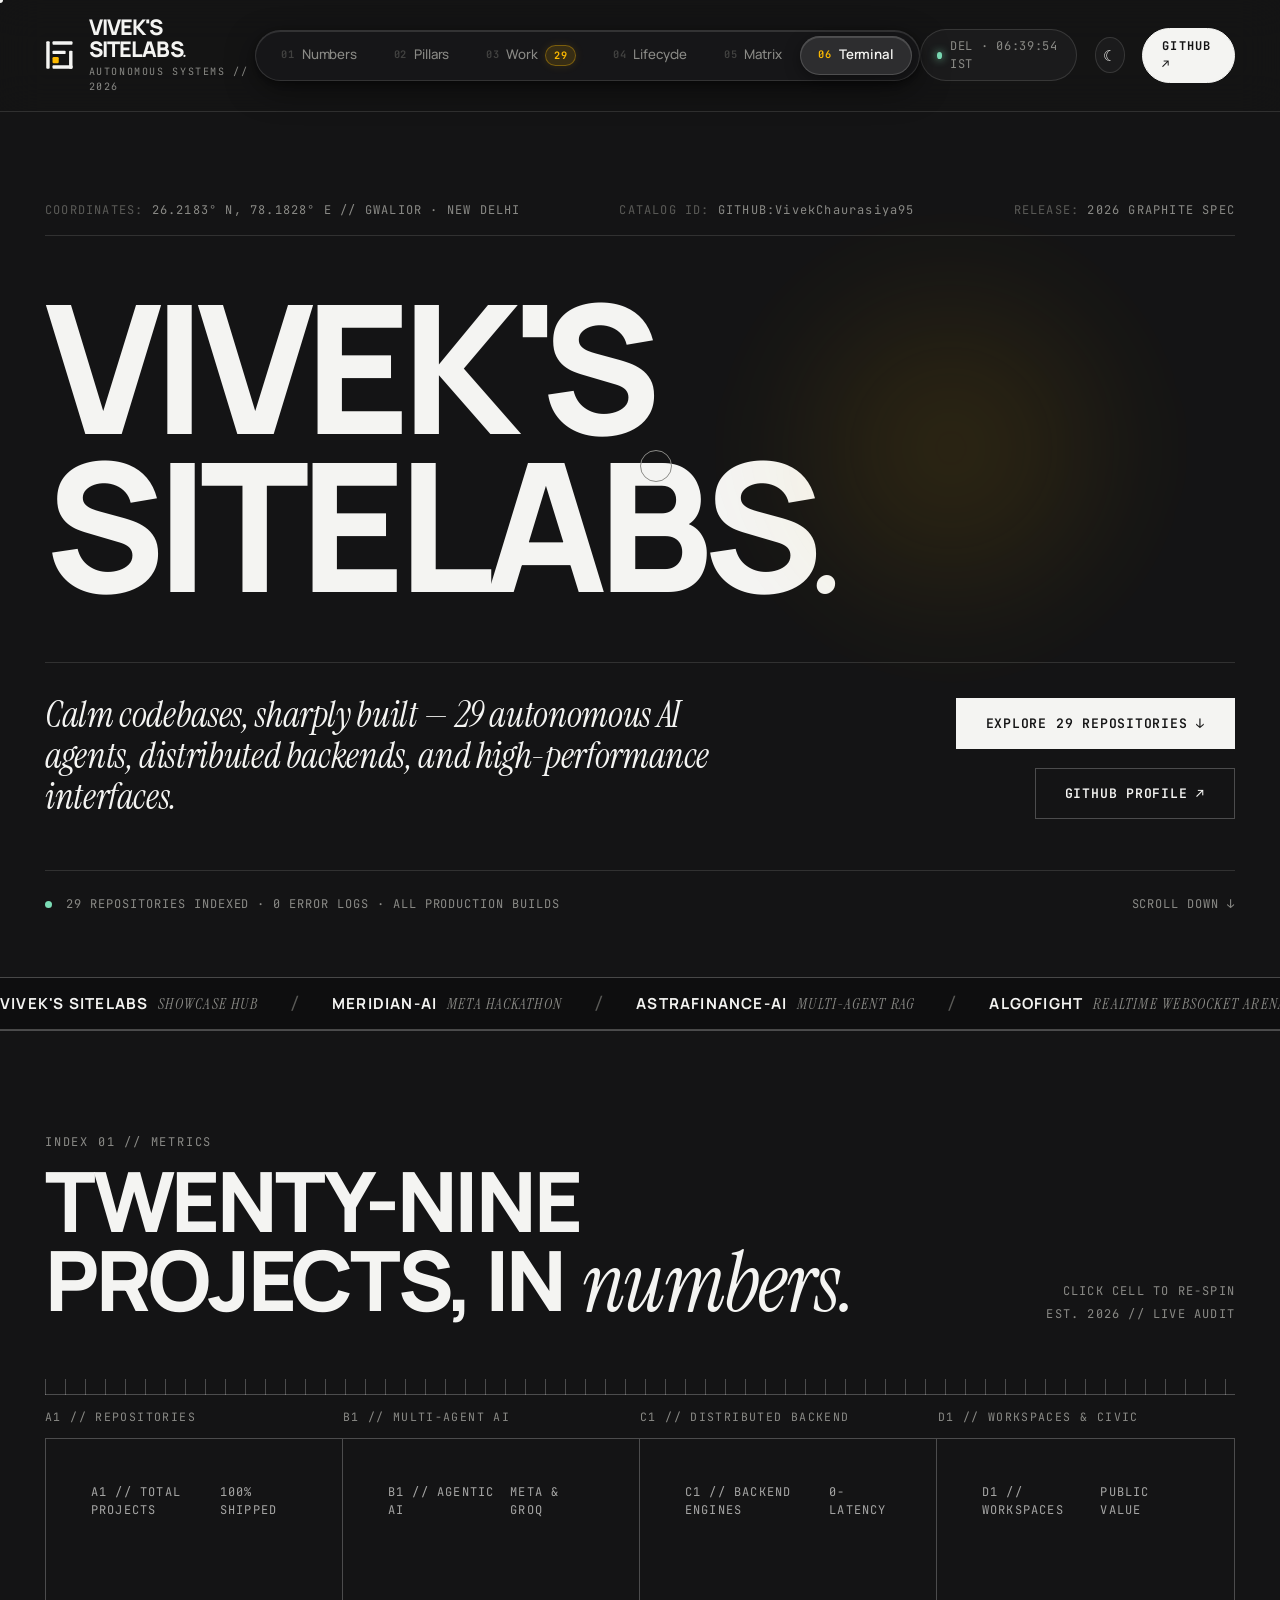
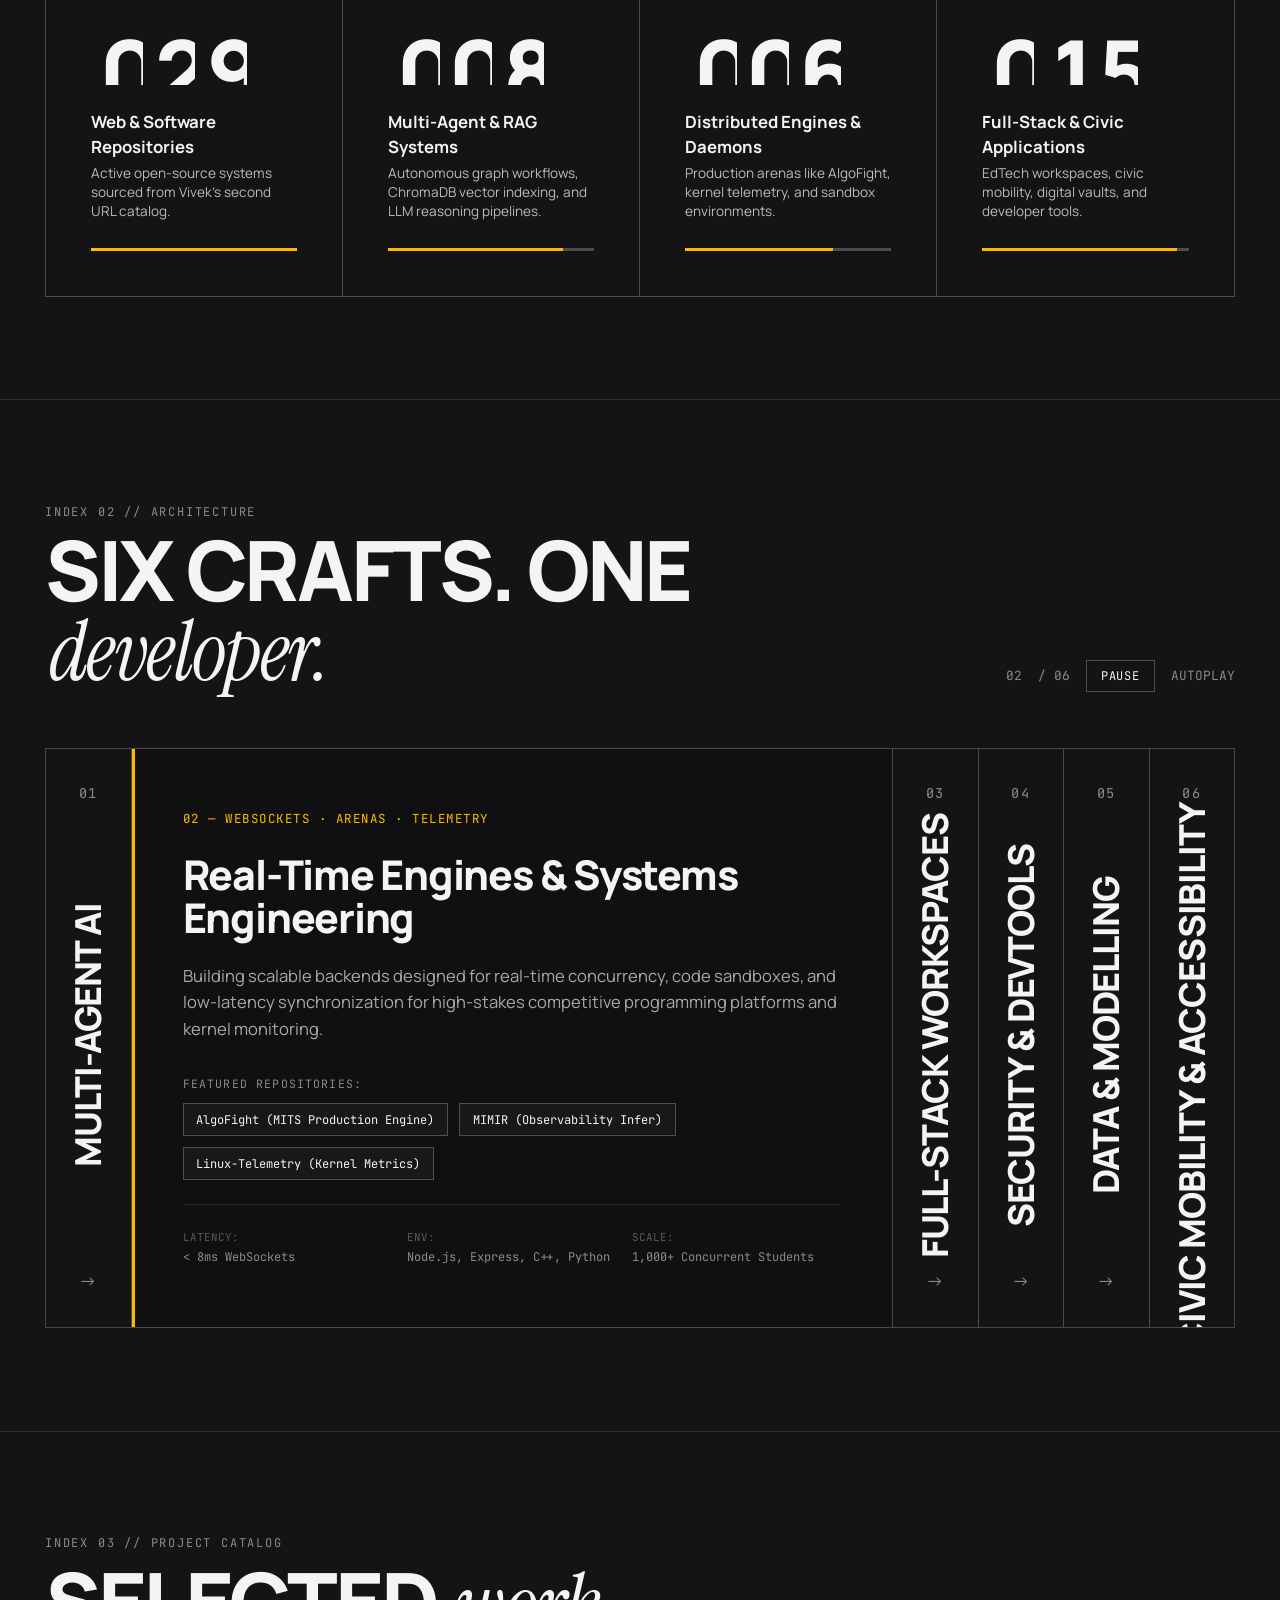
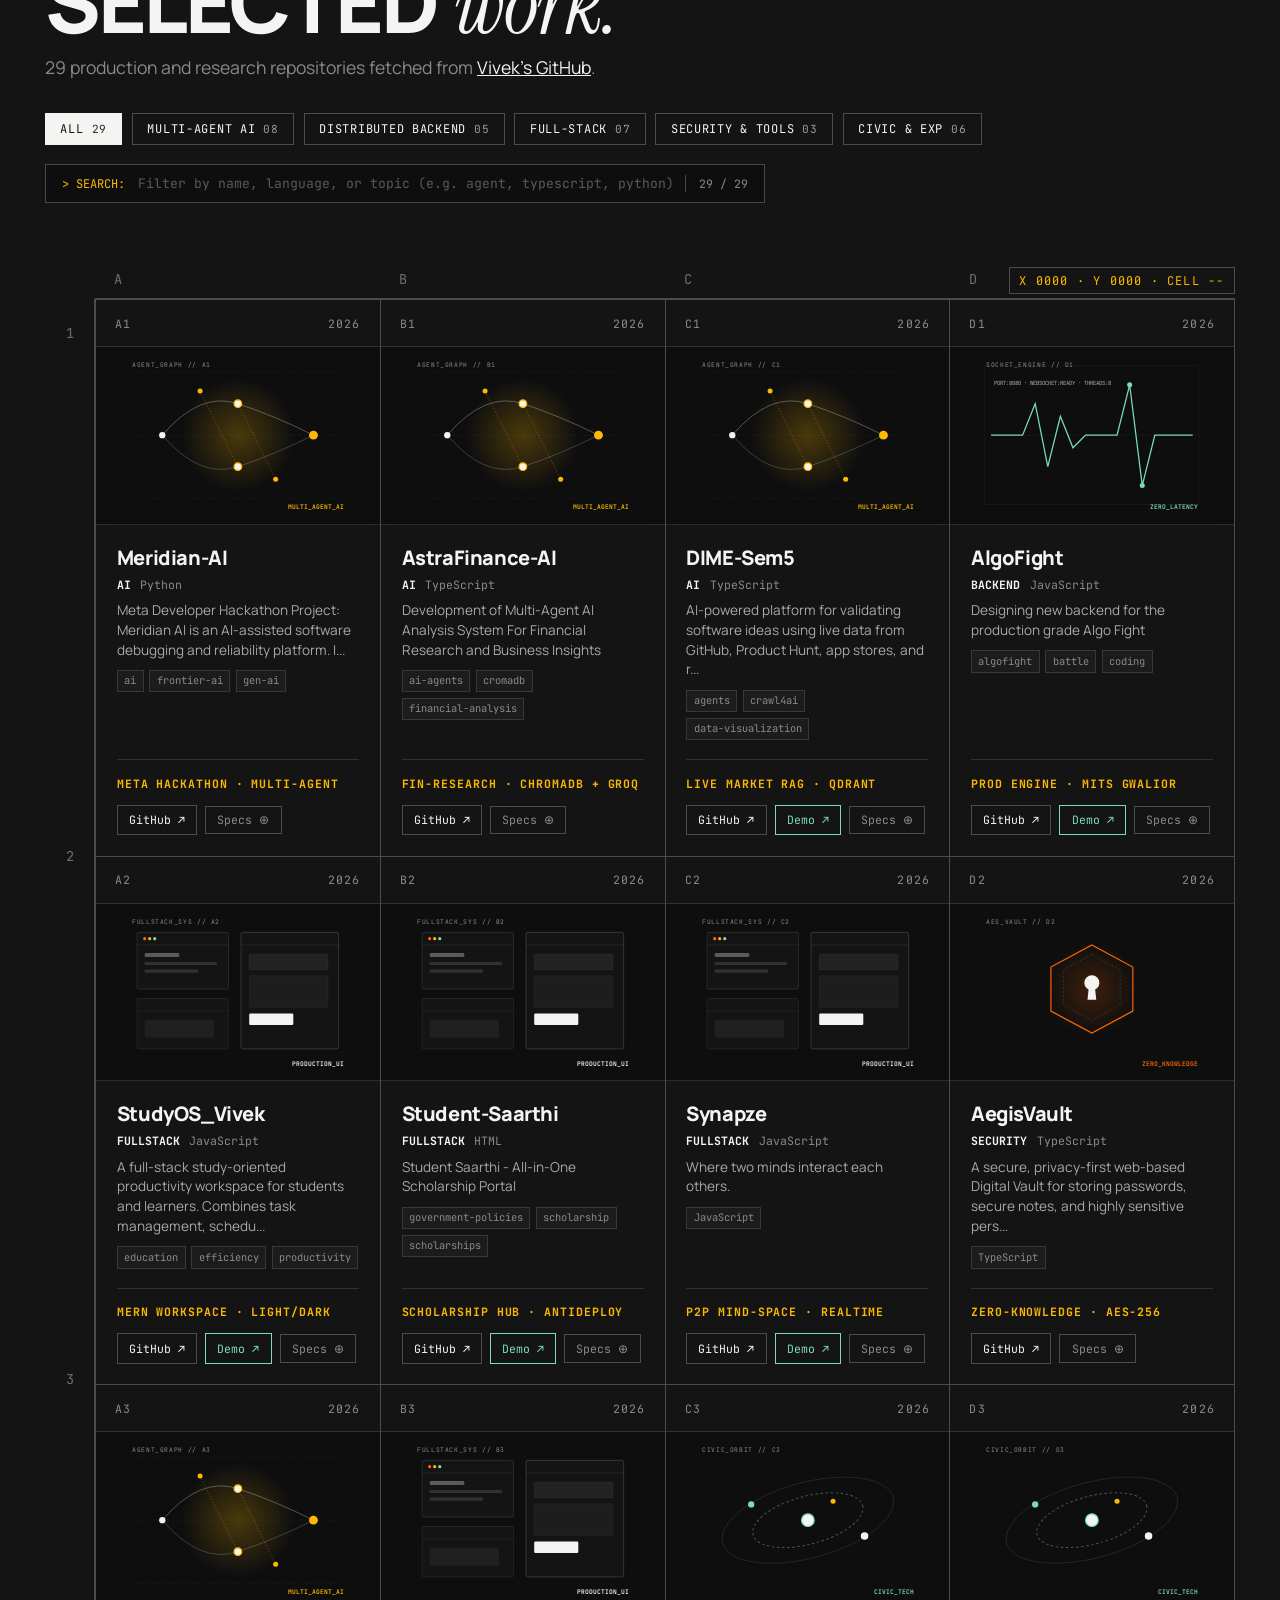
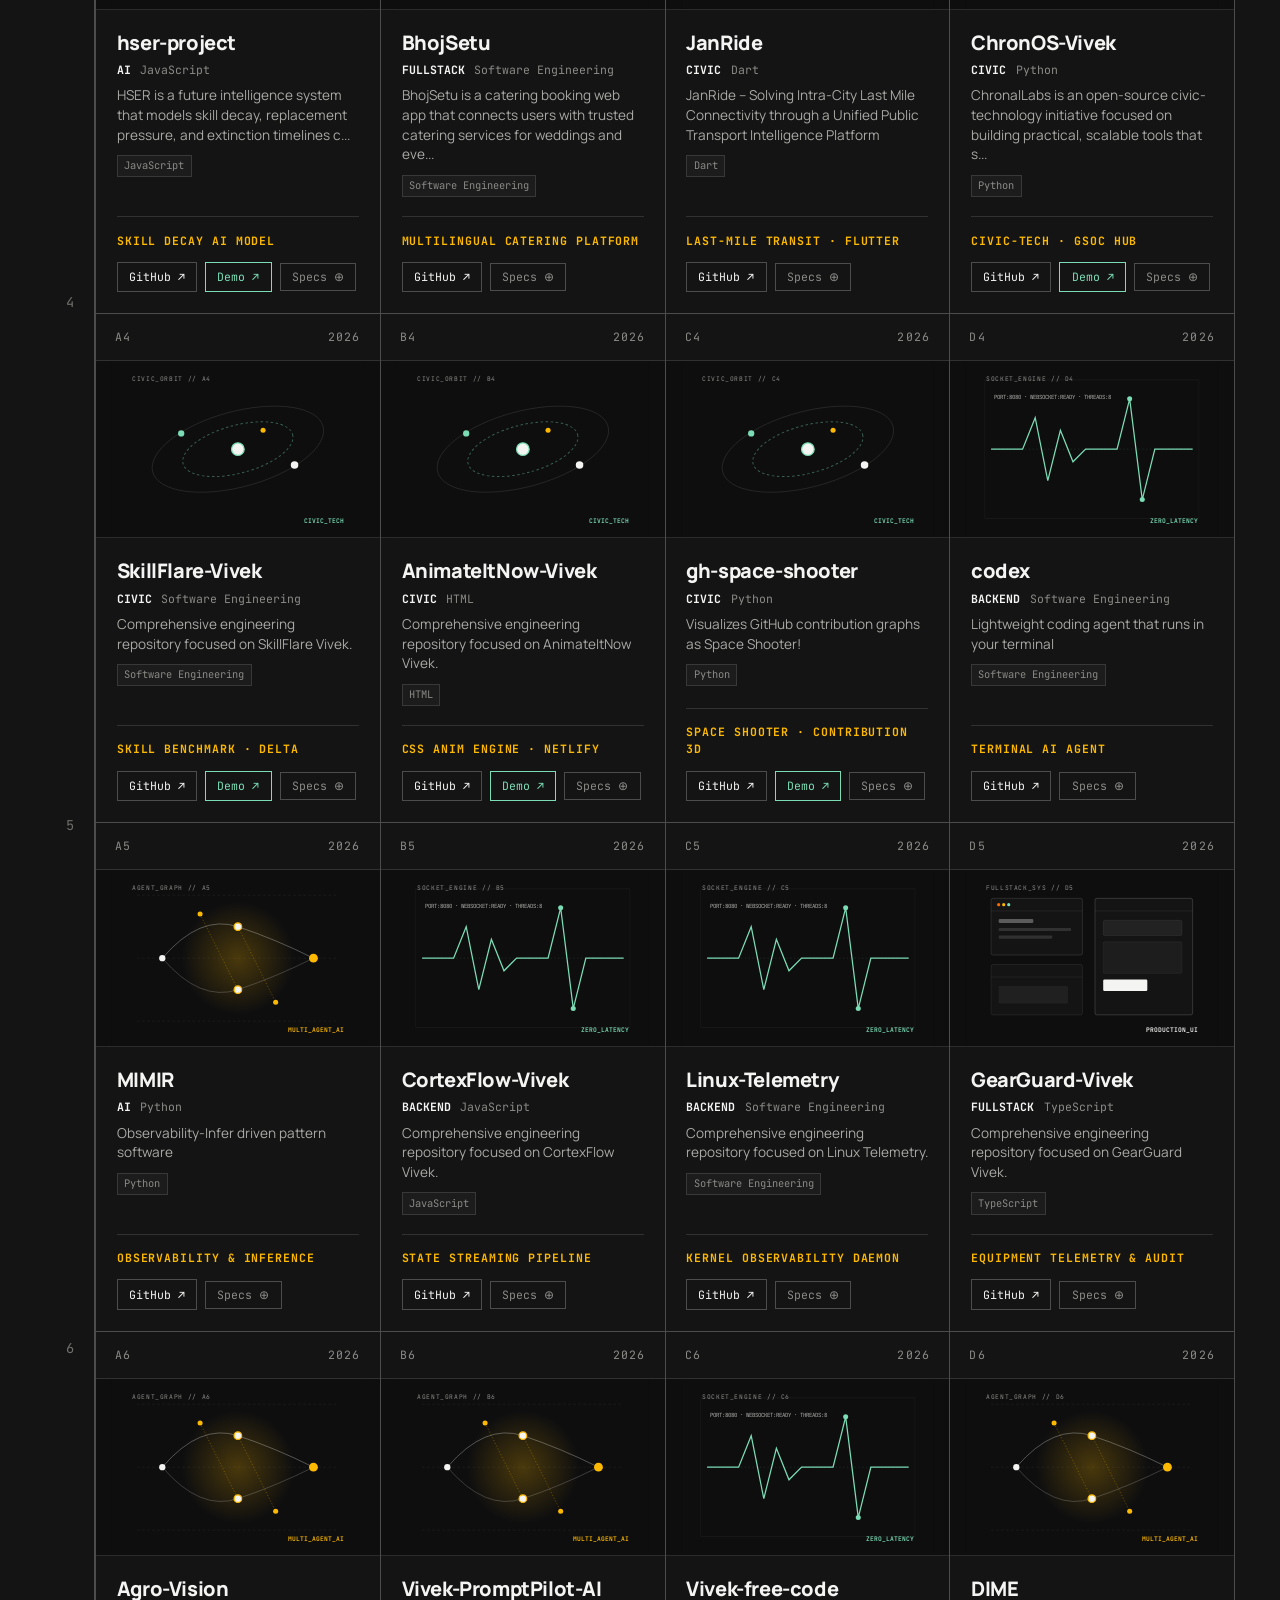
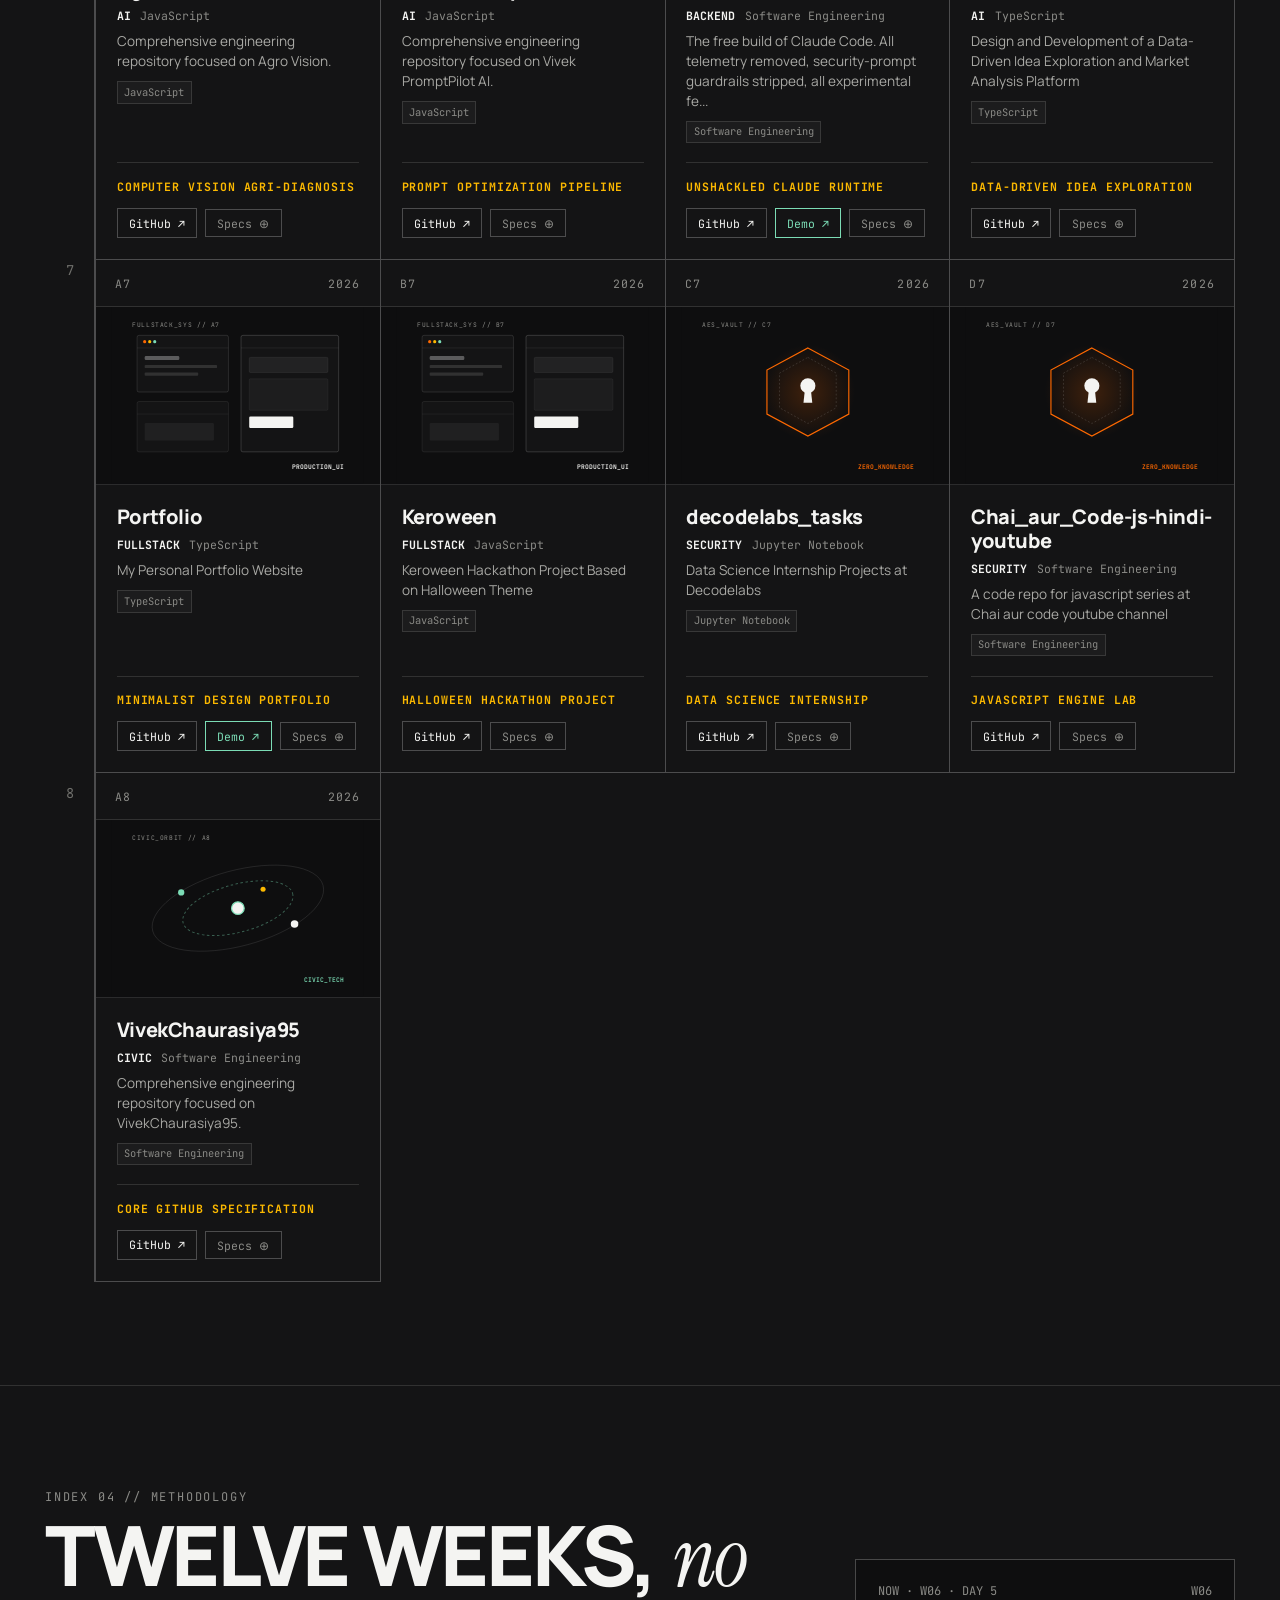
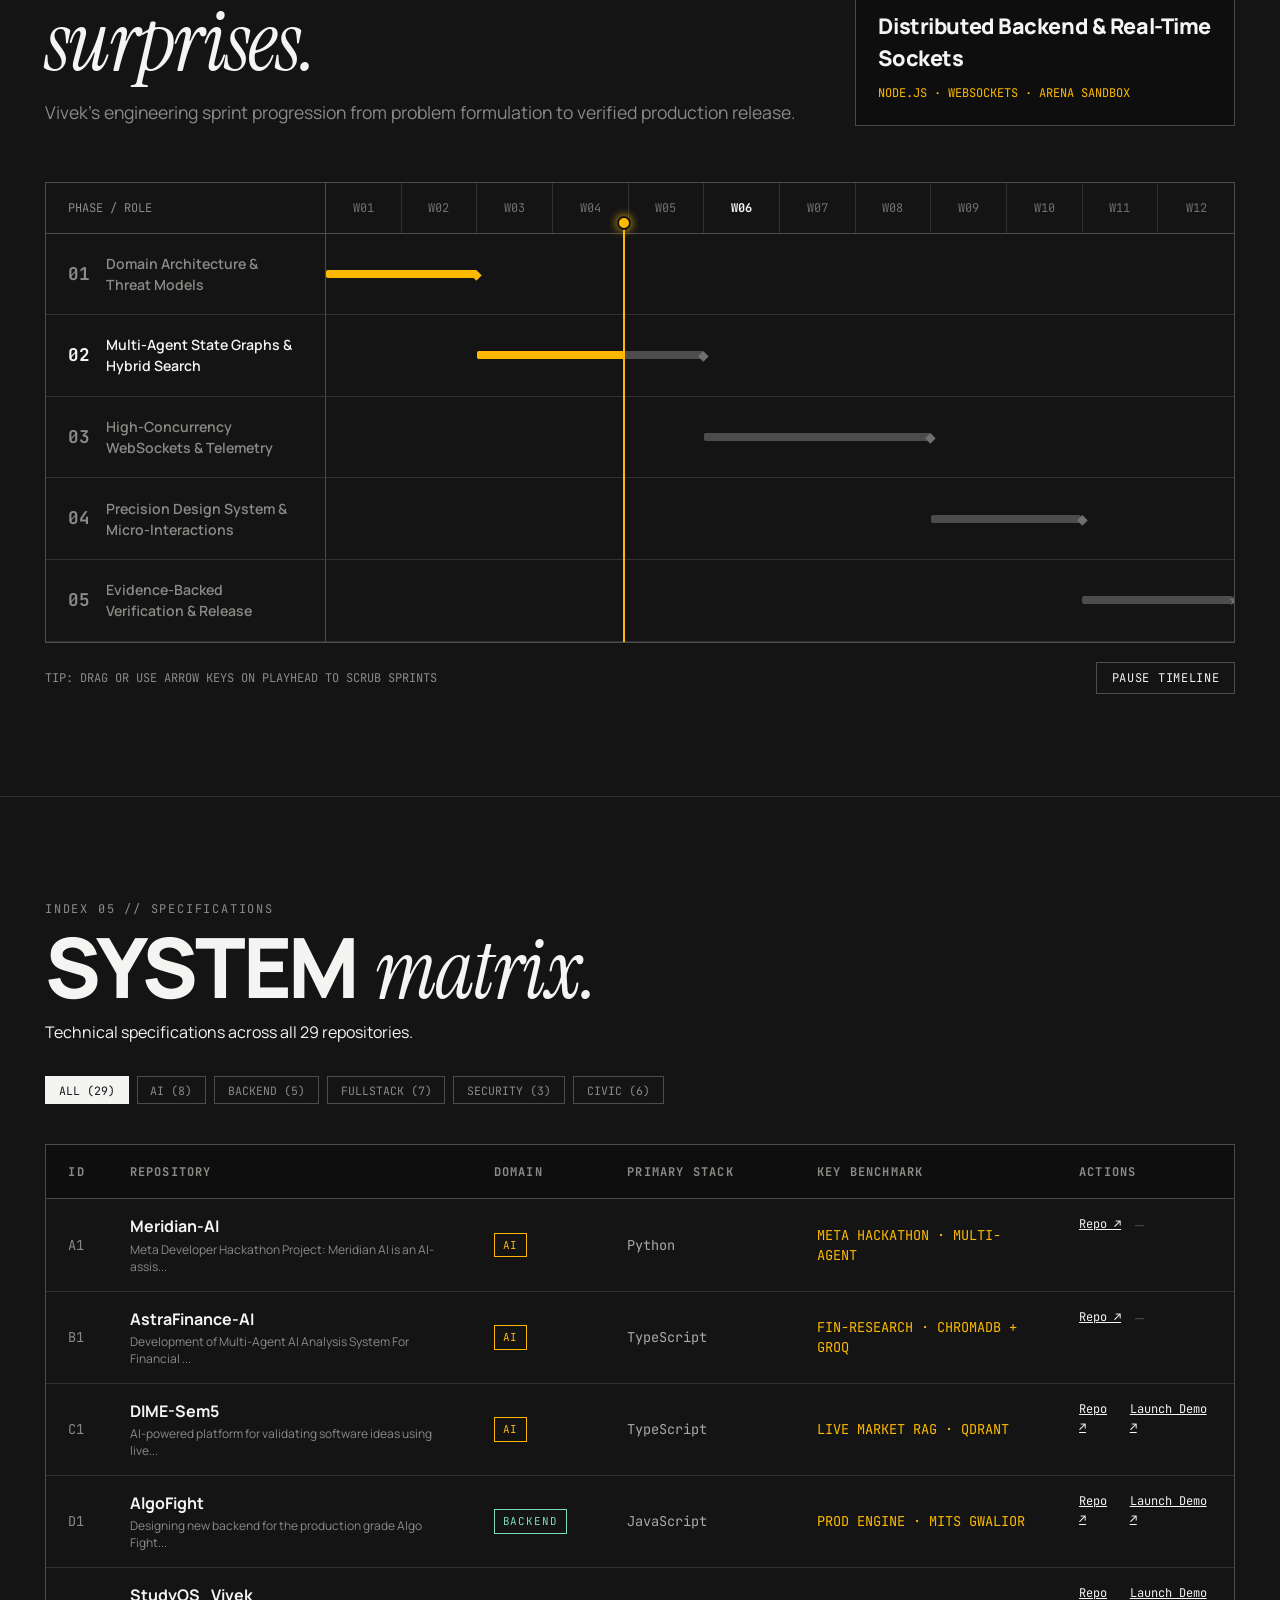
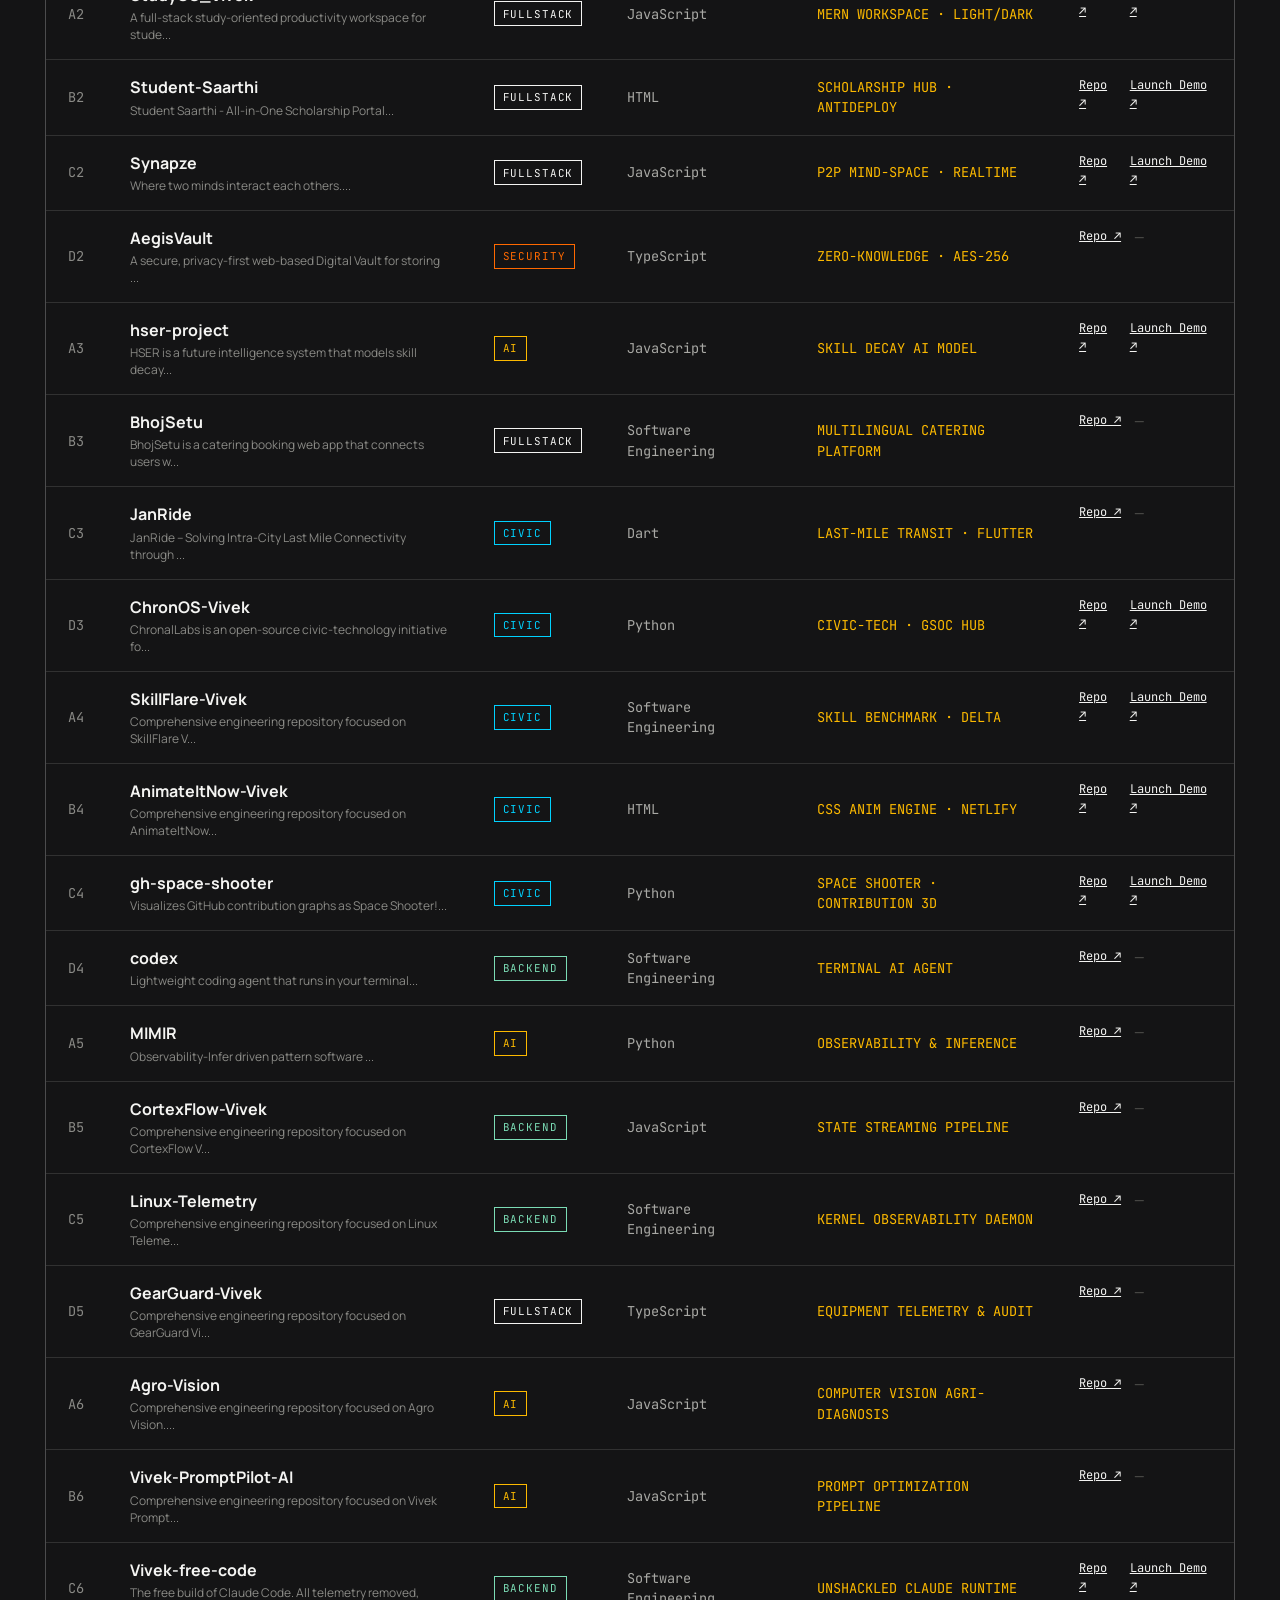
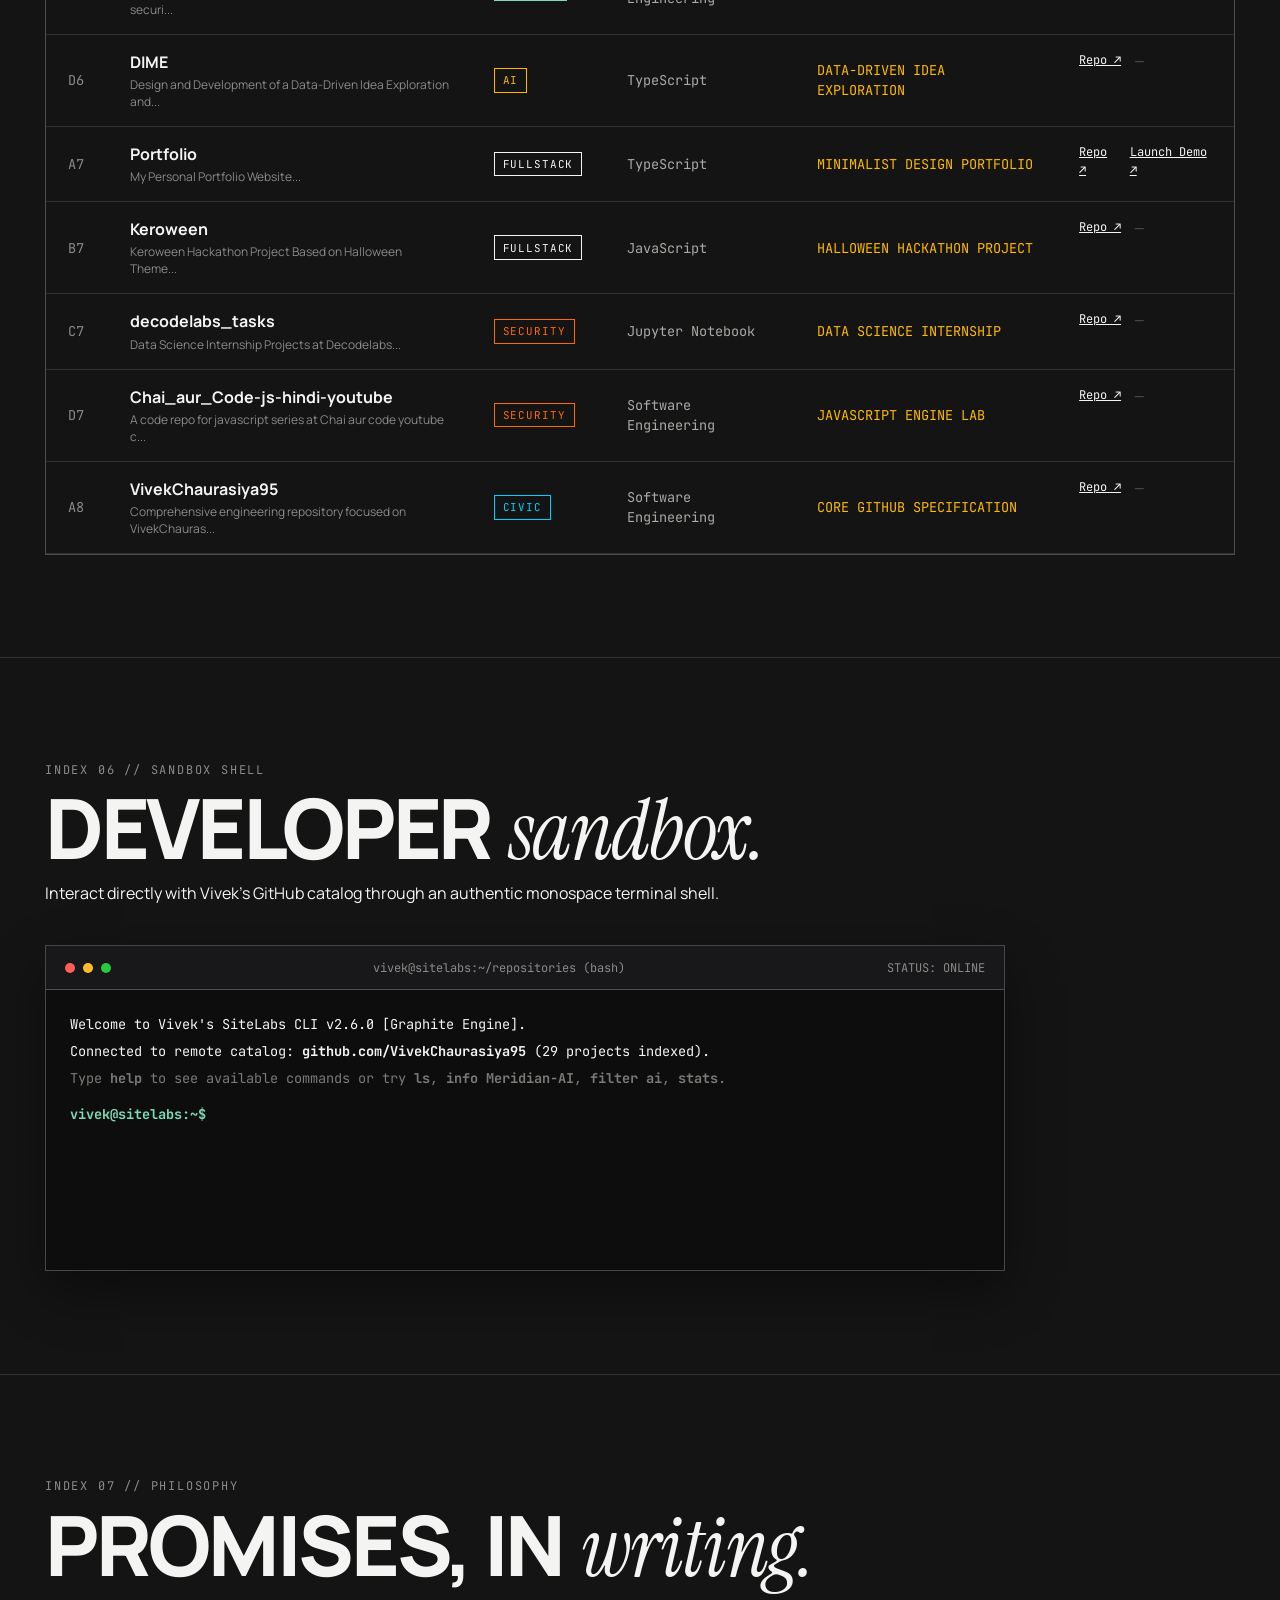
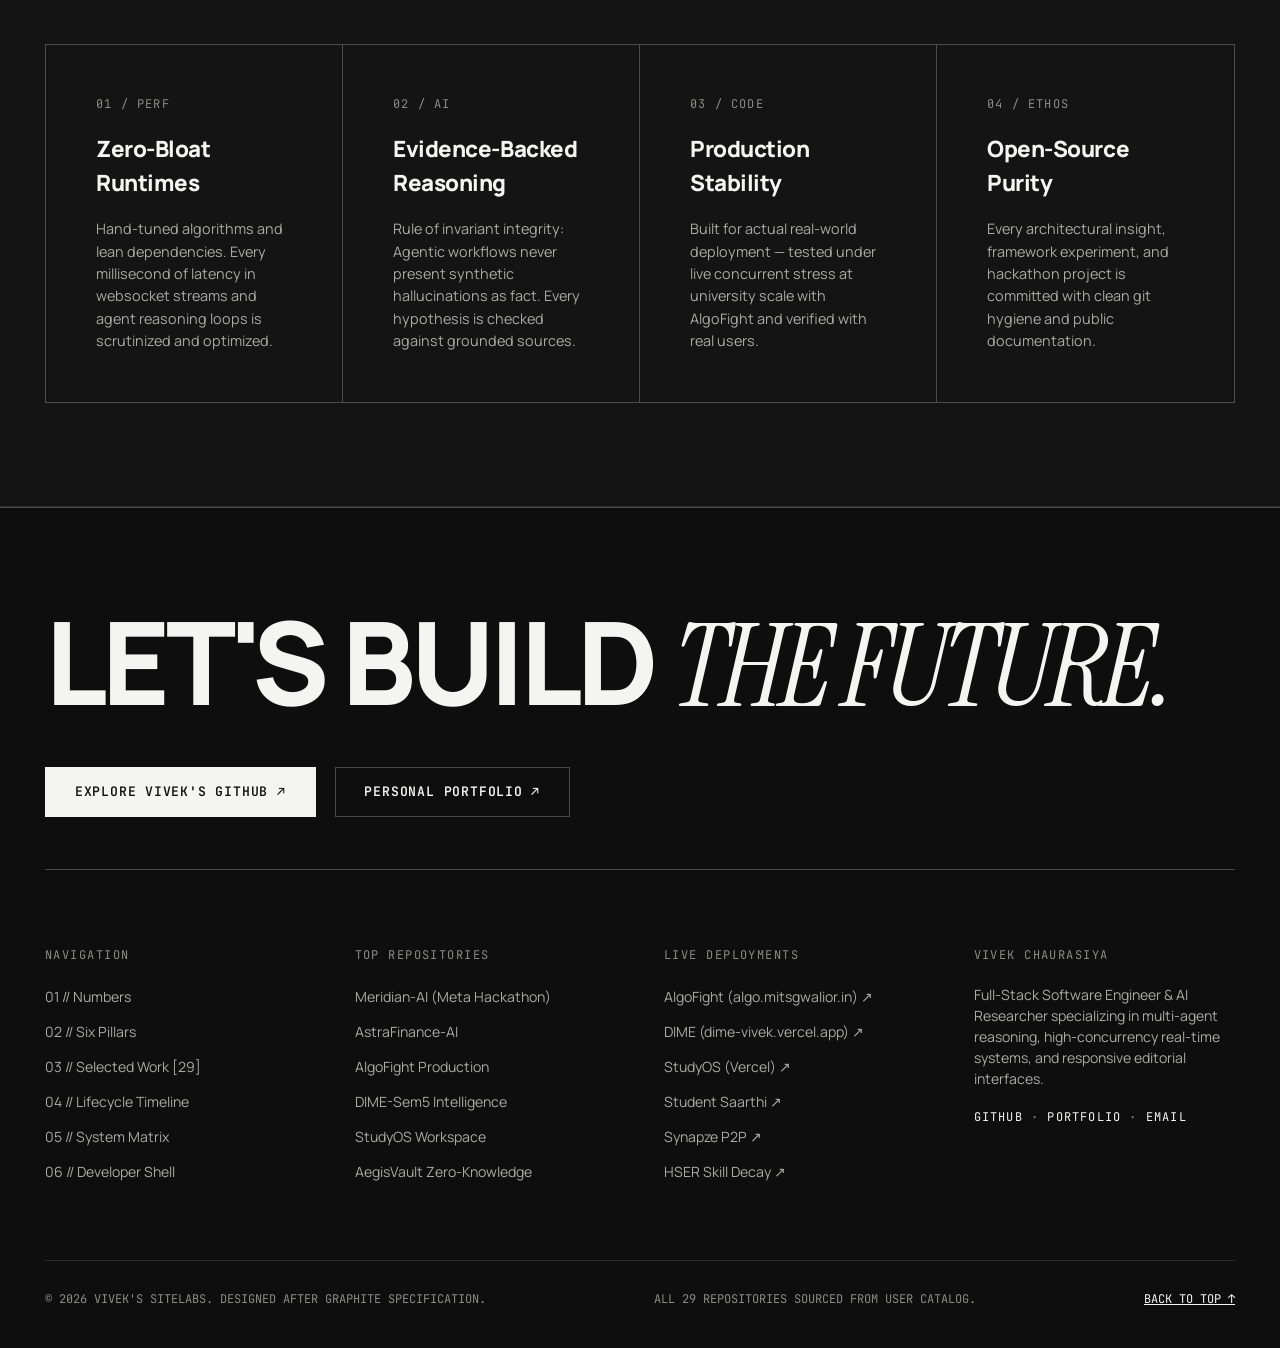
==== commit eda1a3be: "feat: add premium navbar glider, dynamic scrollspy, and site branding updates" ====
--- a/index.html
+++ b/index.html
@@ -3,7 +3,7 @@
 <head>
   <meta charset="UTF-8">
   <meta name="viewport" content="width=device-width, initial-scale=1.0">
-  <title>SiteLabs // Vivek Chaurasiya — Project Showcase Hub</title>
+  <title>Vivek's SiteLabs — Project Showcase Hub // 29 Repositories</title>
   <meta name="description" content="Graphite-inspired high-performance project showcase hub featuring 29 open-source repositories from Vivek Chaurasiya. Autonomous AI, distributed backends, and full-stack platforms.">
   <meta name="theme-color" content="#141415">
 
@@ -29,31 +29,33 @@
   <header class="hd hd--studio" id="headerTop">
     <div class="nv" id="topNav">
       <div class="nv__logo">
-        <a href="#headerTop" class="logo-link" aria-label="SiteLabs Home">
-          <div class="logo-mark-wrap" title="SiteLabs Orthogonal Nexus Mark">
-            <svg class="site-emblem" viewBox="0 0 48 48" width="38" height="38" fill="none" xmlns="http://www.w3.org/2000/svg" aria-hidden="true">
-              <rect x="6" y="6" width="6.5" height="36" rx="1.2" class="emblem-bar emblem-v-left"/>
-              <rect x="16.5" y="6" width="25.5" height="6.5" rx="1.2" class="emblem-bar emblem-h-top"/>
-              <rect x="16.5" y="16.5" width="6.5" height="25.5" rx="1.2" class="emblem-bar emblem-v-center"/>
-              <rect x="27" y="16.5" width="15" height="6.5" rx="1.2" class="emblem-bar emblem-h-mid"/>
-              <rect x="27" y="27" width="15" height="15" rx="2" class="emblem-core"/>
+        <a href="#headerTop" class="logo-link" aria-label="Vivek's SiteLabs Home">
+          <div class="logo-mark-wrap" title="Vivek's SiteLabs Monogram">
+            <svg class="site-emblem" viewBox="0 0 48 48" width="30" height="30" fill="none" aria-hidden="true">
+              <rect x="2" y="2" width="5.5" height="44" rx="1.5" class="emblem-bar emblem-v-left"/>
+              <rect x="12" y="2" width="32" height="5.5" rx="1.5" class="emblem-bar emblem-h-top"/>
+              <rect x="12" y="17" width="21" height="5.5" rx="1.5" class="emblem-bar emblem-h-mid"/>
+              <rect x="38.5" y="17" width="5.5" height="29" rx="1.5" class="emblem-bar emblem-v-spine"/>
+              <rect x="12" y="40.5" width="32" height="5.5" rx="1.5" class="emblem-bar emblem-h-foot"/>
+              <rect x="12" y="27" width="10" height="10" rx="2" class="emblem-core"/>
             </svg>
           </div>
           <div class="logo-text-group">
-            <span class="logo-text">SiteLabs<em>.</em></span>
-            <span class="mono logo-sub">ORTHOGONAL // SPEC 2026</span>
+            <span class="logo-text">Vivek's SiteLabs<em>.</em></span>
+            <span class="mono logo-sub">AUTONOMOUS SYSTEMS // 2026</span>
           </div>
         </a>
       </div>
 
       <div class="nv__center">
-        <nav class="nv__menu" aria-label="Main Navigation">
-          <a href="#numbers" class="nv__item"><span class="mono nv__num">01</span> Numbers</a>
-          <a href="#pillars" class="nv__item"><span class="mono nv__num">02</span> Pillars</a>
-          <a href="#work" class="nv__item is-active"><span class="mono nv__num">03</span> Work <span class="mono badge-count">29</span></a>
-          <a href="#lifecycle" class="nv__item"><span class="mono nv__num">04</span> Lifecycle</a>
-          <a href="#matrix" class="nv__item"><span class="mono nv__num">05</span> Matrix</a>
-          <a href="#terminal" class="nv__item"><span class="mono nv__num">06</span> Terminal</a>
+        <nav class="nv__menu" aria-label="Main Navigation" id="navMenu">
+          <div class="nv__glider" id="navGlider" aria-hidden="true"></div>
+          <a href="#numbers" class="nv__item"><span class="mono nv__num">01</span><span class="nv__label">Numbers</span></a>
+          <a href="#pillars" class="nv__item"><span class="mono nv__num">02</span><span class="nv__label">Pillars</span></a>
+          <a href="#work" class="nv__item is-active"><span class="mono nv__num">03</span><span class="nv__label">Work</span><span class="mono badge-count">29</span></a>
+          <a href="#lifecycle" class="nv__item"><span class="mono nv__num">04</span><span class="nv__label">Lifecycle</span></a>
+          <a href="#matrix" class="nv__item"><span class="mono nv__num">05</span><span class="nv__label">Matrix</span></a>
+          <a href="#terminal" class="nv__item"><span class="mono nv__num">06</span><span class="nv__label">Terminal</span></a>
         </nav>
       </div>
 
@@ -82,7 +84,7 @@
       </div>
 
       <div class="hd__title-wrap">
-        <h1 class="hd__title">SITELABS<em>.</em></h1>
+        <h1 class="hd__title">VIVEK'S SITELABS<em>.</em></h1>
         <div class="hd__steam" aria-hidden="true" id="steamAura"></div>
       </div>
 
@@ -110,6 +112,8 @@
     <!-- MARQUEE TICKER RIBBON -->
     <div class="gr-ticker" aria-hidden="true">
       <div class="gr-ticker__track">
+        <span class="gr-ticker__item">VIVEK'S SITELABS <em>SHOWCASE HUB</em></span>
+        <span class="gr-ticker__sep">/</span>
         <span class="gr-ticker__item">MERIDIAN-AI <em>META HACKATHON</em></span>
         <span class="gr-ticker__sep">/</span>
         <span class="gr-ticker__item">ASTRAFINANCE-AI <em>MULTI-AGENT RAG</em></span>
@@ -129,6 +133,8 @@
         <span class="gr-ticker__item">29 VERIFIED REPOSITORIES</span>
         <span class="gr-ticker__sep">/</span>
         <!-- Duplicate for continuous loop -->
+        <span class="gr-ticker__item">VIVEK'S SITELABS <em>SHOWCASE HUB</em></span>
+        <span class="gr-ticker__sep">/</span>
         <span class="gr-ticker__item">MERIDIAN-AI <em>META HACKATHON</em></span>
         <span class="gr-ticker__sep">/</span>
         <span class="gr-ticker__item">ASTRAFINANCE-AI <em>MULTI-AGENT RAG</em></span>
@@ -2853,7 +2859,7 @@
 
         <div class="term__body mono" id="terminalBody">
           <div class="term__output" id="terminalOutput">
-            <p class="term__msg">Welcome to SiteLabs CLI v2.6.0 [Graphite Engine].</p>
+            <p class="term__msg">Welcome to Vivek's SiteLabs CLI v2.6.0 [Graphite Engine].</p>
             <p class="term__msg">Connected to remote catalog: <strong>github.com/VivekChaurasiya95</strong> (29 projects indexed).</p>
             <p class="term__dim">Type <strong>help</strong> to see available commands or try <strong>ls</strong>, <strong>info Meridian-AI</strong>, <strong>filter ai</strong>, <strong>stats</strong>.</p>
           </div>
@@ -2967,16 +2973,7 @@
         </div>
 
         <div class="ft__col">
-          <div class="ft__logo-lockup">
-            <svg class="site-emblem ft__emblem" viewBox="0 0 48 48" width="30" height="30" fill="none" xmlns="http://www.w3.org/2000/svg" aria-hidden="true">
-              <rect x="6" y="6" width="6.5" height="36" rx="1.2" class="emblem-bar"/>
-              <rect x="16.5" y="6" width="25.5" height="6.5" rx="1.2" class="emblem-bar"/>
-              <rect x="16.5" y="16.5" width="6.5" height="25.5" rx="1.2" class="emblem-bar"/>
-              <rect x="27" y="16.5" width="15" height="6.5" rx="1.2" class="emblem-bar"/>
-              <rect x="27" y="27" width="15" height="15" rx="2" class="emblem-core"/>
-            </svg>
-            <span class="mono ft__col-title">VIVEK CHAURASIYA // SITELABS</span>
-          </div>
+          <span class="mono ft__col-title">VIVEK CHAURASIYA</span>
           <p class="ft__bio">
             Full-Stack Software Engineer & AI Researcher specializing in multi-agent reasoning, high-concurrency real-time systems, and responsive editorial interfaces.
           </p>
@@ -2989,7 +2986,7 @@
       </div>
 
       <div class="ft__bottom mono">
-        <div>© 2026 VIVEK CHAURASIYA // SITELABS. DESIGNED AFTER GRAPHITE SPECIFICATION.</div>
+        <div>© 2026 VIVEK'S SITELABS. DESIGNED AFTER GRAPHITE SPECIFICATION.</div>
         <div>ALL 29 REPOSITORIES SOURCED FROM USER CATALOG.</div>
         <div><a href="#headerTop" class="back-to-top">BACK TO TOP ↑</a></div>
       </div>
--- a/style.css
+++ b/style.css
@@ -317,68 +317,75 @@
   display: flex;
   align-items: center;
   justify-content: space-between;
-  padding: 1.4rem var(--gut);
+  padding: 1rem var(--gut);
+  min-height: 74px;
   border-bottom: 1px solid var(--line);
   position: sticky;
   top: 0;
-  background-color: var(--bar-bg);
-  backdrop-filter: blur(16px);
-  -webkit-backdrop-filter: blur(16px);
+  background-color: rgba(20, 20, 21, 0.75);
+  backdrop-filter: blur(20px) saturate(180%);
+  -webkit-backdrop-filter: blur(20px) saturate(180%);
   z-index: 1000;
+  transition: padding 0.3s var(--smooth), background-color 0.3s ease, border-color 0.3s ease, box-shadow 0.3s ease;
+}
+
+[data-theme="light"] .nv {
+  background-color: rgba(246, 246, 244, 0.82);
+}
+
+.nv.is-scrolled {
+  padding: 0.75rem var(--gut);
+  background-color: rgba(20, 20, 21, 0.92);
+  border-bottom-color: var(--line2);
+  box-shadow: 0 12px 36px -10px rgba(0, 0, 0, 0.4);
+}
+
+[data-theme="light"] .nv.is-scrolled {
+  background-color: rgba(246, 246, 244, 0.94);
+  box-shadow: 0 8px 28px -8px rgba(0, 0, 0, 0.08);
 }
 
 .nv__logo .logo-link {
-  display: flex;
-  align-items: center;
-  gap: 0.9rem;
+  display: inline-flex;
+  flex-direction: row;
+  align-items: center;
+  gap: 0.85rem;
   text-decoration: none;
   cursor: pointer;
+  transition: opacity 0.2s ease, transform 0.2s ease;
 }
 
 .logo-mark-wrap {
   display: flex;
   align-items: center;
   justify-content: center;
+  flex-shrink: 0;
   transition: transform 0.35s var(--settle);
 }
 
 .site-emblem {
   display: block;
-  width: 38px;
-  height: 38px;
+  width: 30px;
+  height: 30px;
   flex-shrink: 0;
 }
 
 .emblem-bar {
   fill: var(--fg);
-  transition: fill 0.3s ease, transform 0.35s var(--settle);
+  transition: fill 0.3s ease;
 }
 
 .emblem-core {
   fill: var(--accent-amber);
-  transition: fill 0.3s ease, filter 0.35s ease, transform 0.35s var(--settle);
-  transform-origin: 34.5px 34.5px;
+  transition: fill 0.3s ease, filter 0.35s ease;
 }
 
 .logo-link:hover .logo-mark-wrap {
-  transform: scale(1.04);
-}
-
-.logo-link:hover .emblem-h-top {
-  transform: translateX(1.5px);
-}
-
-.logo-link:hover .emblem-v-center {
-  transform: translateY(1.5px);
+  transform: scale(1.06);
 }
 
 .logo-link:hover .emblem-core {
-  filter: drop-shadow(0 0 12px rgba(252, 185, 0, 0.85));
-  transform: scale(1.1);
-}
-
-.logo-link:hover .logo-text em {
-  color: var(--accent-amber);
+  filter: drop-shadow(0 0 10px rgba(252, 185, 0, 0.8));
 }
 
 .logo-text-group {
@@ -391,7 +398,7 @@
   font-weight: 800;
   letter-spacing: -0.04em;
   text-transform: uppercase;
-  line-height: 1.05;
+  line-height: 1;
 }
 
 .logo-text em {
@@ -399,108 +406,245 @@
   font-style: italic;
   font-weight: 400;
   color: var(--fg);
-  transition: color 0.25s ease;
 }
 
 .logo-sub {
-  font-size: 0.62rem;
+  font-size: 0.63rem;
   letter-spacing: 0.16em;
   color: var(--mute);
-  margin-top: 0.15rem;
-}
-
-.ft__logo-lockup {
-  display: flex;
-  align-items: center;
-  gap: 0.8rem;
-  margin-bottom: 0.9rem;
-}
-
-.ft__emblem {
-  width: 28px;
-  height: 28px;
-  flex-shrink: 0;
-}
-  letter-spacing: 0.15em;
-  color: var(--mute);
+  margin-top: 0.2rem;
+}
+
+/* Center Architectural Menu Capsule */
+.nv__center {
+  display: flex;
+  align-items: center;
+  justify-content: center;
 }
 
 .nv__menu {
-  display: flex;
-  align-items: center;
-  gap: 2rem;
-}
-
+  position: relative;
+  display: inline-flex;
+  align-items: center;
+  padding: 0.35rem 0.45rem;
+  border-radius: 9999px;
+  background: rgba(24, 24, 27, 0.85);
+  border: 1px solid rgba(255, 255, 255, 0.12);
+  backdrop-filter: blur(24px) saturate(180%);
+  -webkit-backdrop-filter: blur(24px) saturate(180%);
+  box-shadow: 0 10px 32px -4px rgba(0, 0, 0, 0.55), 
+              0 2px 8px rgba(0, 0, 0, 0.35), 
+              inset 0 1px 0 rgba(255, 255, 255, 0.12);
+  transition: all 0.3s cubic-bezier(0.16, 1, 0.3, 1);
+}
+
+[data-theme="light"] .nv__menu {
+  background: rgba(255, 255, 255, 0.94);
+  border: 1px solid rgba(0, 0, 0, 0.1);
+  box-shadow: 0 8px 30px -4px rgba(0, 0, 0, 0.08), 
+              0 2px 6px rgba(0, 0, 0, 0.04), 
+              inset 0 1px 0 #ffffff;
+}
+
+/* The Magic Sliding Glider (Active / Hover Pill) */
+.nv__glider {
+  position: absolute;
+  top: 0.35rem;
+  bottom: 0.35rem;
+  left: 0;
+  width: 0;
+  border-radius: 9999px;
+  background: rgba(255, 255, 255, 0.1);
+  border: 1px solid rgba(255, 255, 255, 0.16);
+  box-shadow: 0 4px 16px rgba(0, 0, 0, 0.4), inset 0 1px 0 rgba(255, 255, 255, 0.14);
+  pointer-events: none;
+  z-index: 1;
+  opacity: 0;
+  transform: translateZ(0);
+  transition: left 0.32s cubic-bezier(0.16, 1, 0.3, 1),
+              width 0.32s cubic-bezier(0.16, 1, 0.3, 1),
+              opacity 0.22s ease;
+}
+
+[data-theme="light"] .nv__glider {
+  background: #ffffff;
+  border: 1px solid rgba(0, 0, 0, 0.09);
+  box-shadow: 0 3px 12px rgba(0, 0, 0, 0.08), 0 1px 3px rgba(0, 0, 0, 0.04);
+}
+
+/* Menu Item */
 .nv__item {
-  font-size: 0.85rem;
+  position: relative;
+  z-index: 2;
+  display: inline-flex;
+  align-items: center;
+  padding: 0.54rem 1.15rem;
+  border-radius: 9999px;
+  font-family: var(--sans);
+  font-size: 0.83rem;
+  font-weight: 500;
+  letter-spacing: -0.01em;
+  color: var(--mute);
+  text-decoration: none;
+  white-space: nowrap;
+  user-select: none;
+  transition: color 0.25s cubic-bezier(0.16, 1, 0.3, 1);
+}
+
+[data-theme="light"] .nv__item {
+  color: #55555c;
+}
+
+.nv__item:hover {
+  color: var(--fg);
+}
+
+[data-theme="light"] .nv__item:hover {
+  color: #111113;
+}
+
+.nv__item.is-active {
+  color: var(--fg);
   font-weight: 600;
+}
+
+[data-theme="light"] .nv__item.is-active {
+  color: #111113;
+  font-weight: 600;
+}
+
+.nv__num {
+  font-family: var(--mono);
+  font-size: 0.65rem;
+  font-weight: 600;
+  letter-spacing: 0.06em;
+  color: var(--dim);
+  margin-right: 0.45rem;
+  opacity: 0.65;
+  transition: color 0.25s ease, opacity 0.25s ease;
+}
+
+[data-theme="light"] .nv__num {
+  color: #8c8c94;
+  opacity: 0.85;
+}
+
+.nv__item:hover .nv__num,
+.nv__item.is-active .nv__num {
+  color: var(--accent-amber);
+  opacity: 1;
+}
+
+[data-theme="light"] .nv__item:hover .nv__num,
+[data-theme="light"] .nv__item.is-active .nv__num {
+  color: #b38100;
+  opacity: 1;
+}
+
+.nv__label {
+  font-family: var(--sans);
+  letter-spacing: -0.01em;
+}
+
+/* Badge for Project Count */
+.badge-count {
+  display: inline-flex;
+  align-items: center;
+  justify-content: center;
+  font-family: var(--mono);
+  font-size: 0.64rem;
+  font-weight: 700;
   letter-spacing: 0.02em;
-  color: var(--mute);
-  transition: color 0.2s ease;
+  padding: 0.12rem 0.52rem;
+  border-radius: 9999px;
+  background: rgba(252, 185, 0, 0.14);
+  color: var(--accent-amber);
+  border: 1px solid rgba(252, 185, 0, 0.35);
+  margin-left: 0.45rem;
+  box-shadow: 0 0 10px rgba(252, 185, 0, 0.12);
+  transition: all 0.25s cubic-bezier(0.16, 1, 0.3, 1);
+}
+
+[data-theme="light"] .badge-count {
+  background: rgba(252, 185, 0, 0.18);
+  color: #805c00;
+  border-color: rgba(252, 185, 0, 0.4);
+  box-shadow: 0 0 8px rgba(252, 185, 0, 0.12);
+}
+
+.nv__item:hover .badge-count,
+.nv__item.is-active .badge-count {
+  background: var(--accent-amber);
+  color: #141415;
+  border-color: var(--accent-amber);
+  box-shadow: 0 0 16px rgba(252, 185, 0, 0.45);
+  transform: scale(1.05);
+}
+
+[data-theme="light"] .nv__item:hover .badge-count,
+[data-theme="light"] .nv__item.is-active .badge-count {
+  background: #fcb900;
+  color: #141415;
+  border-color: #fcb900;
+  box-shadow: 0 2px 10px rgba(252, 185, 0, 0.35);
+}
+
+/* Right Controls Cluster */
+.nv__right {
+  display: flex;
+  align-items: center;
+  gap: 1.1rem;
+}
+
+.nv__clock {
+  font-size: 0.75rem;
+  letter-spacing: 0.06em;
+  color: var(--mute);
   display: inline-flex;
   align-items: center;
-  gap: 0.4rem;
-}
-
-.nv__item:hover, .nv__item.is-active {
-  color: var(--fg);
-}
-
-.nv__num {
-  font-size: 0.68rem;
-  color: var(--dim);
-}
-
-.badge-count {
-  display: inline-block;
-  font-size: 0.65rem;
-  padding: 0.1rem 0.35rem;
+  gap: 0.5rem;
+  padding: 0.45rem 0.95rem;
+  border-radius: 9999px;
   background: var(--band);
-  border: 1px solid var(--line2);
-  margin-left: 0.2rem;
-}
-
-.nv__right {
-  display: flex;
-  align-items: center;
-  gap: 1.2rem;
-}
-
-.nv__clock {
-  font-size: 0.75rem;
-  letter-spacing: 0.06em;
-  color: var(--mute);
-  display: flex;
-  align-items: center;
-  gap: 0.5rem;
-  border-right: 1px solid var(--line);
-  padding-right: 1.2rem;
+  border: 1px solid var(--line);
+  transition: border-color 0.25s ease, color 0.25s ease;
+}
+
+.nv__clock:hover {
+  border-color: var(--line2);
+  color: var(--fg);
 }
 
 .clock-indicator {
   display: inline-block;
-  width: 6px;
-  height: 6px;
+  width: 6.5px;
+  height: 6.5px;
   background-color: var(--accent-green);
   border-radius: 50%;
   box-shadow: 0 0 8px var(--accent-green);
+  animation: pulse-ring 2s cubic-bezier(0.4, 0, 0.6, 1) infinite;
 }
 
 .nv__theme-btn {
   display: inline-flex;
   align-items: center;
   justify-content: center;
-  width: 34px;
-  height: 34px;
-  border: 1px solid var(--line2);
-  color: var(--fg);
-  font-size: 1rem;
-  transition: all 0.2s ease;
+  width: 36px;
+  height: 36px;
+  border-radius: 50%;
+  border: 1px solid var(--line);
+  background: var(--band);
+  color: var(--fg);
+  font-size: 0.95rem;
+  cursor: pointer;
+  transition: all 0.3s cubic-bezier(0.16, 1, 0.3, 1);
 }
 
 .nv__theme-btn:hover {
   background: var(--fg);
   color: var(--inv-fg);
+  border-color: var(--fg);
+  transform: rotate(20deg) scale(1.05);
 }
 
 [data-theme="dark"] .theme-icon--dark {
@@ -519,17 +663,24 @@
 .nv__cta-link {
   font-size: 0.75rem;
   font-weight: 700;
-  letter-spacing: 0.1em;
-  padding: 0.45rem 0.9rem;
+  letter-spacing: 0.09em;
+  padding: 0.52rem 1.2rem;
+  border-radius: 9999px;
   border: 1px solid var(--fg);
   background: var(--fg);
   color: var(--inv-fg);
-  transition: all 0.25s var(--settle);
+  display: inline-flex;
+  align-items: center;
+  gap: 0.4rem;
+  text-decoration: none;
+  transition: all 0.3s cubic-bezier(0.16, 1, 0.3, 1);
 }
 
 .nv__cta-link:hover {
   background: transparent;
   color: var(--fg);
+  box-shadow: 0 6px 20px rgba(0, 0, 0, 0.2);
+  transform: translateY(-1px);
 }
 
 /* ==========================================================================
@@ -2204,10 +2355,31 @@
    RESPONSIVE DESIGN (BREAKPOINTS)
    ========================================================================== */
 
+@media (max-width: 1240px) {
+  .nv__clock {
+    display: none;
+  }
+}
+
+@media (max-width: 1100px) {
+  .nv__menu {
+    padding: 0.28rem 0.32rem;
+  }
+  .nv__item {
+    padding: 0.46rem 0.82rem;
+    font-size: 0.8rem;
+  }
+  .nv__num {
+    margin-right: 0.32rem;
+    font-size: 0.62rem;
+  }
+  .badge-count {
+    padding: 0.1rem 0.42rem;
+    font-size: 0.62rem;
+  }
+}
+
 @media (max-width: 1200px) {
-  .nv__menu {
-    gap: 1.2rem;
-  }
   .nm__grid {
     grid-template-columns: repeat(2, 1fr);
   }
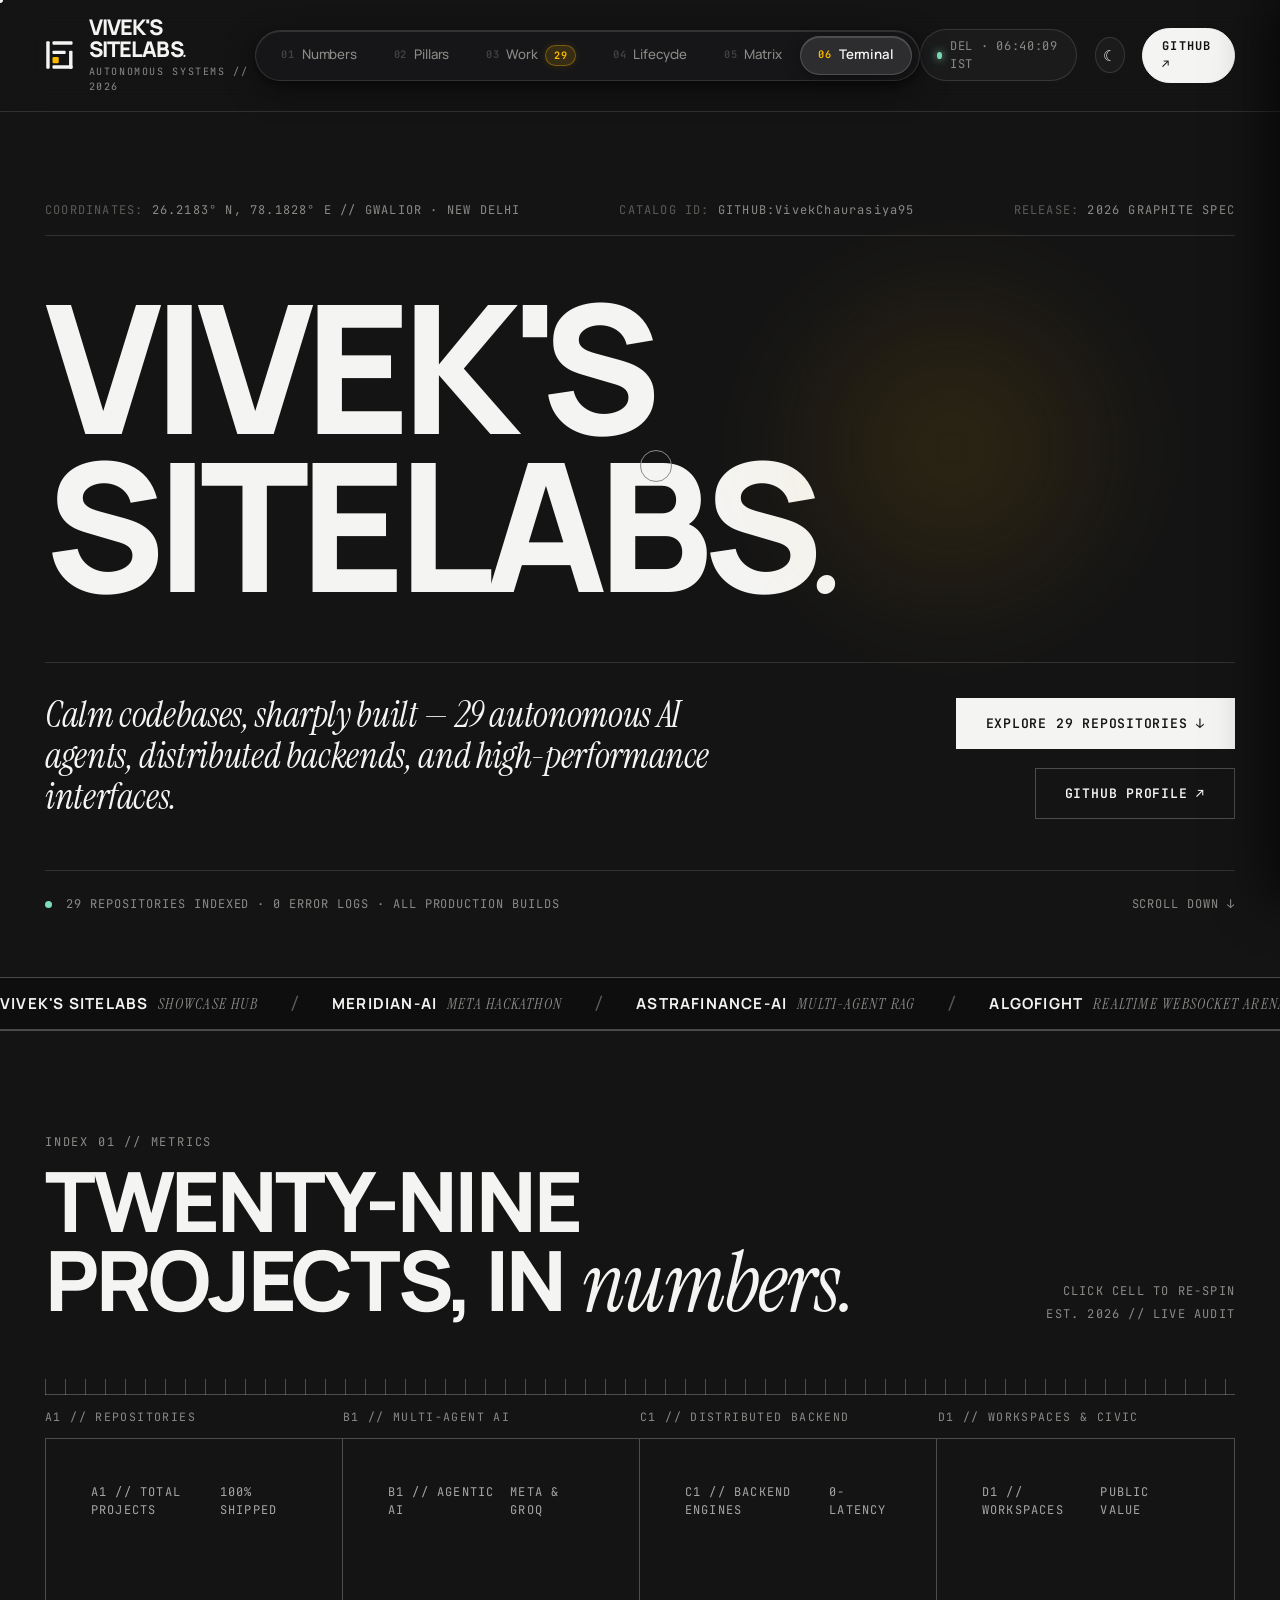
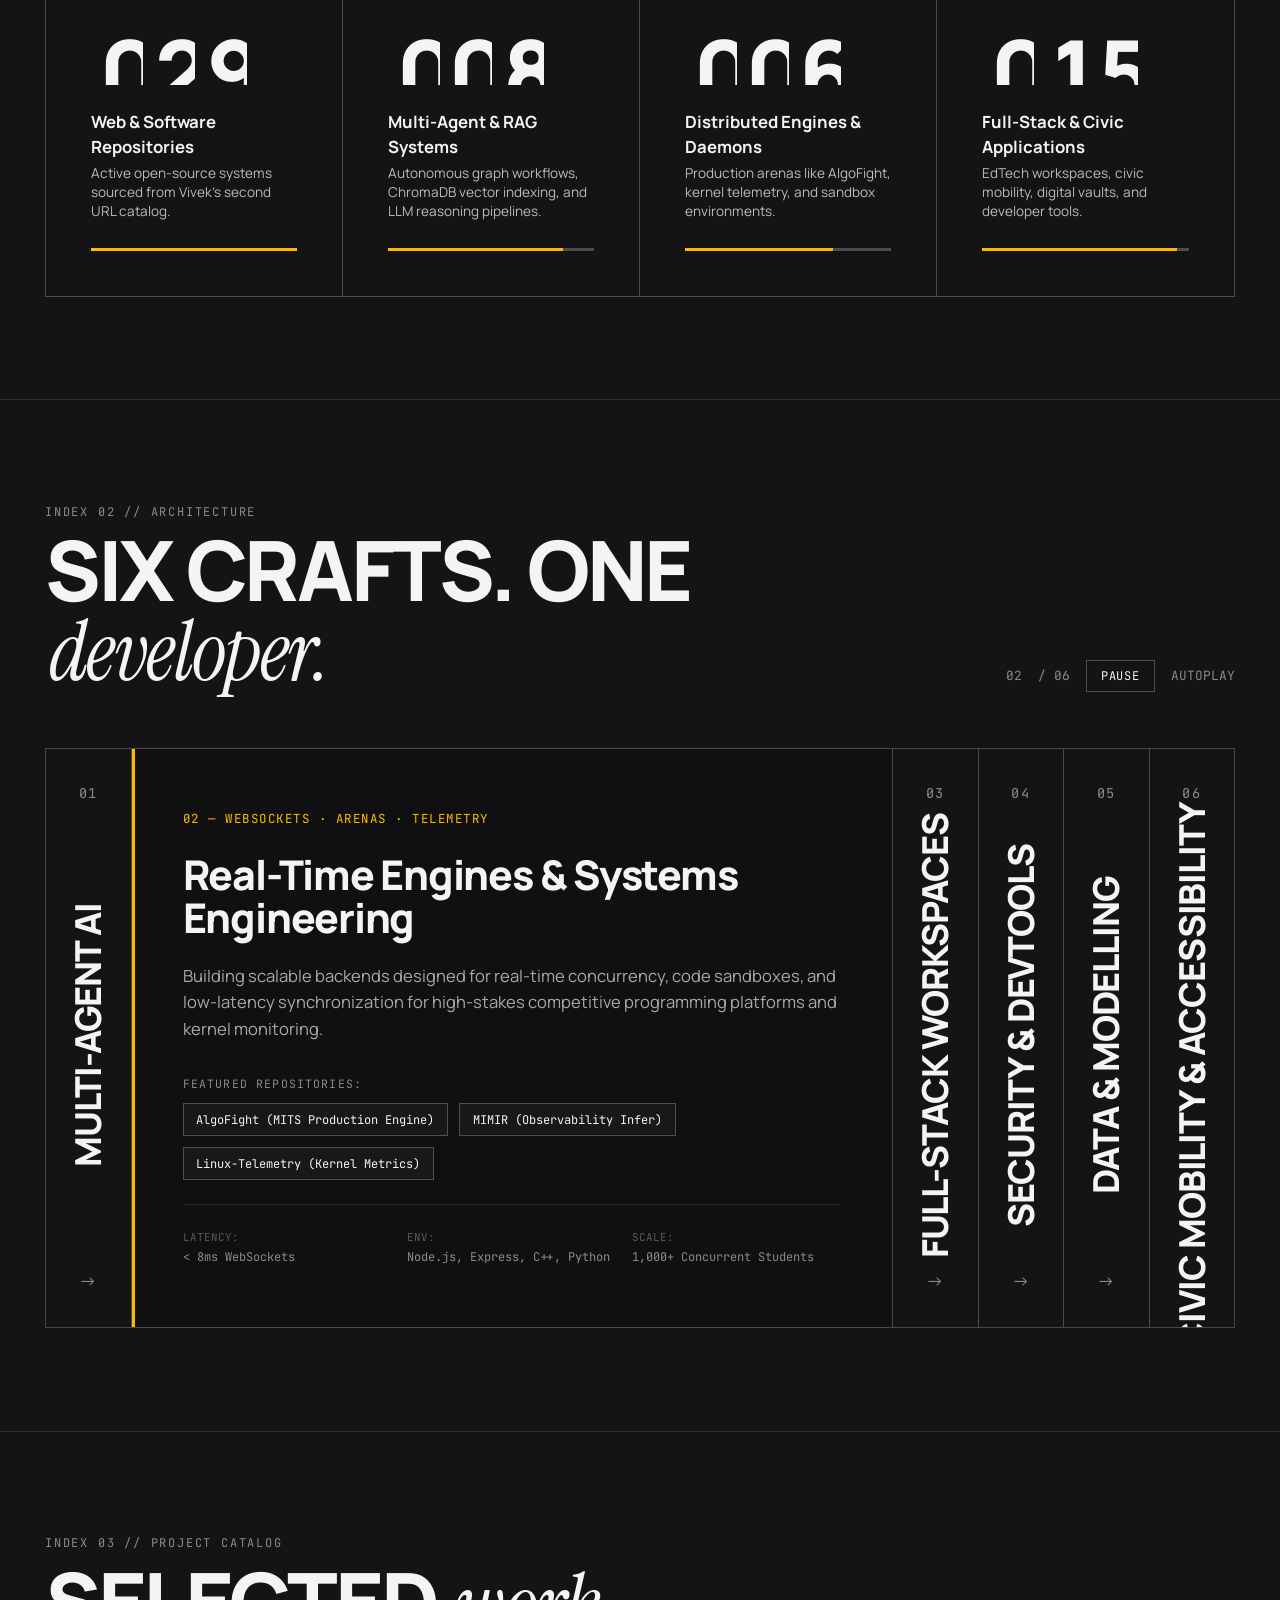
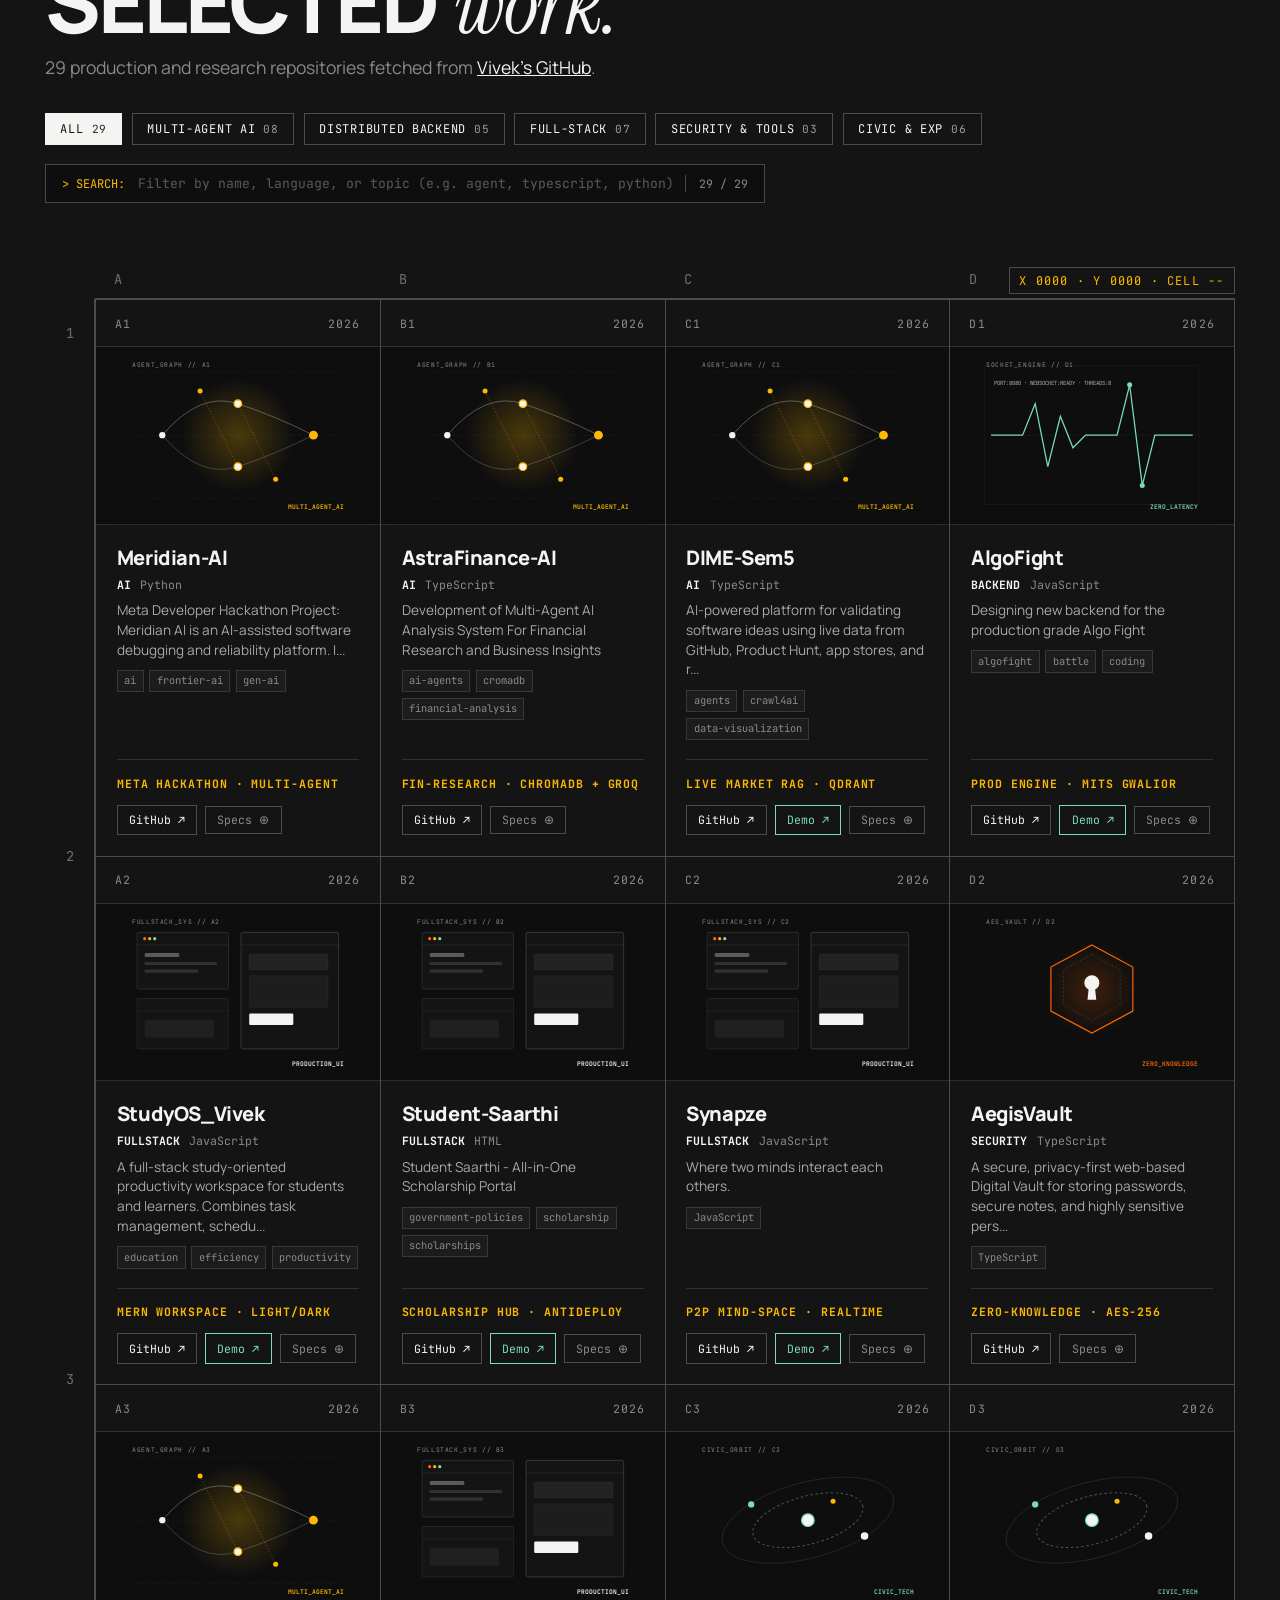
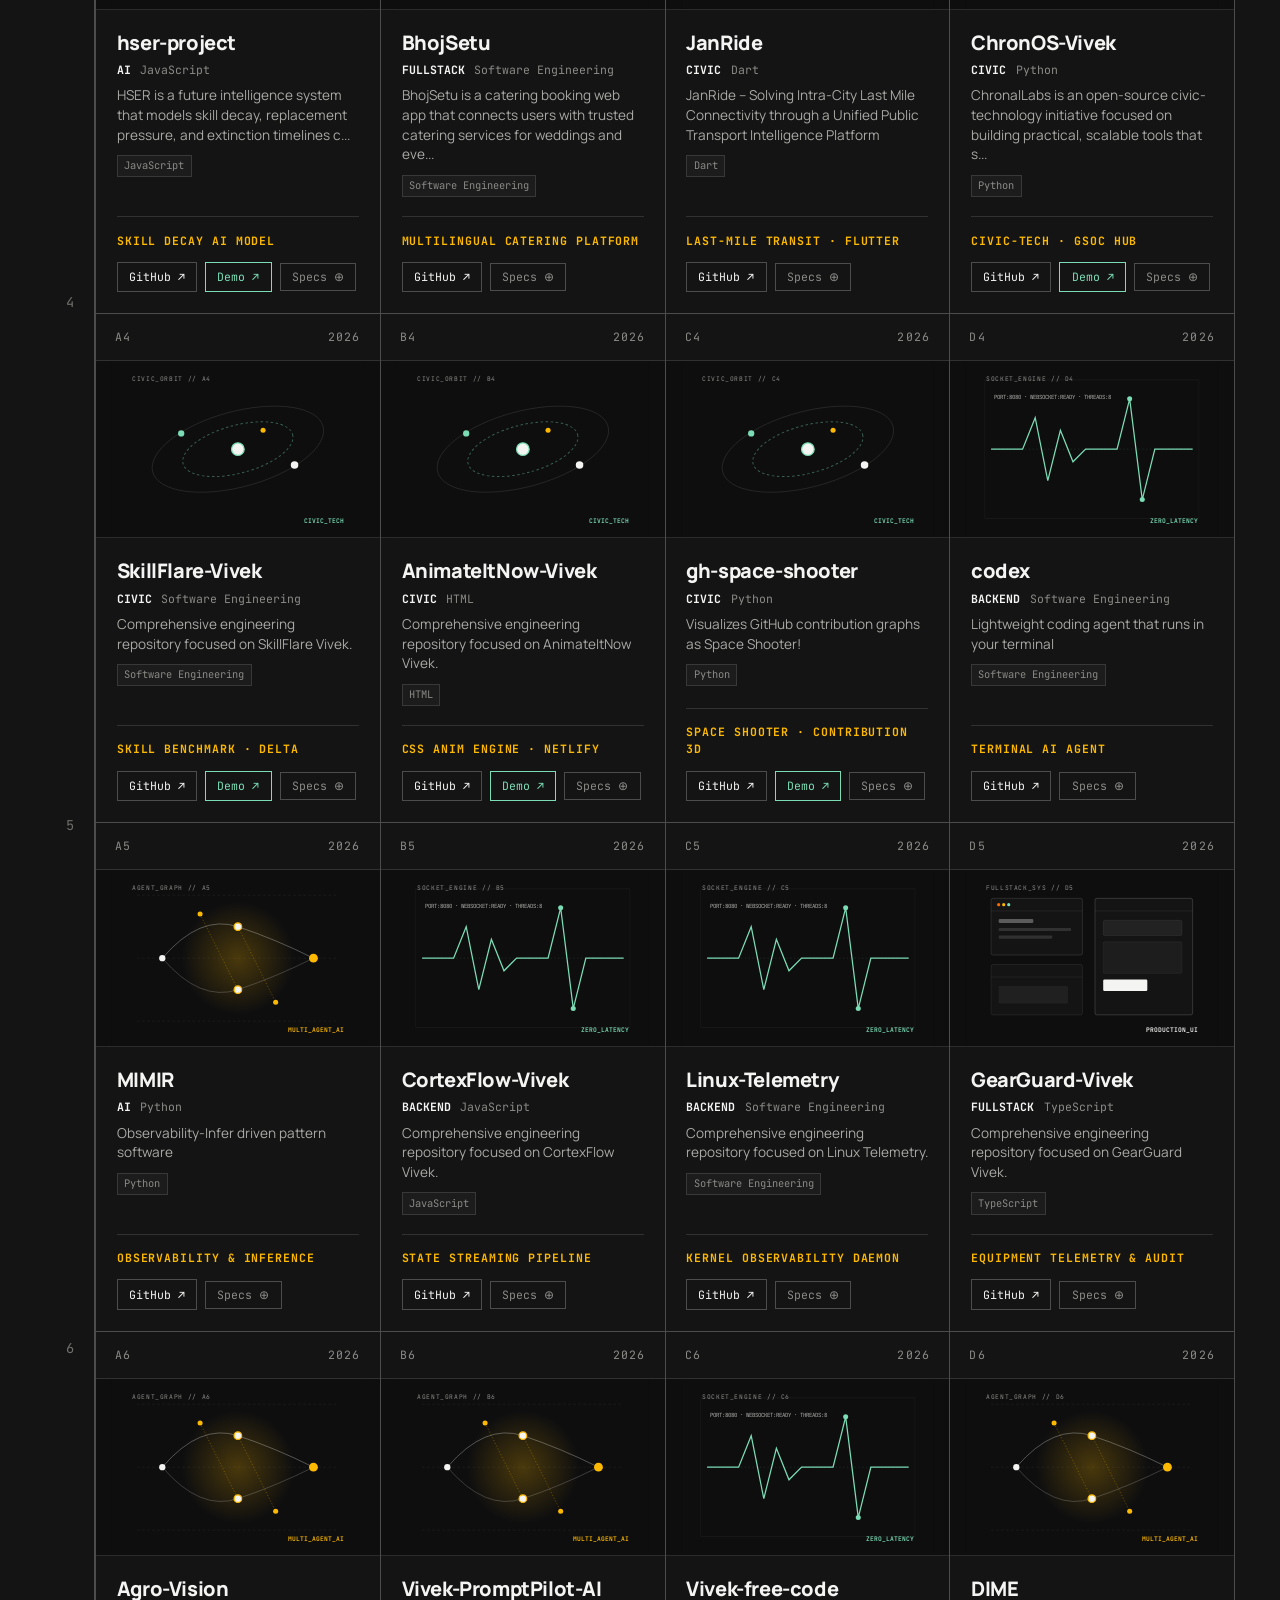
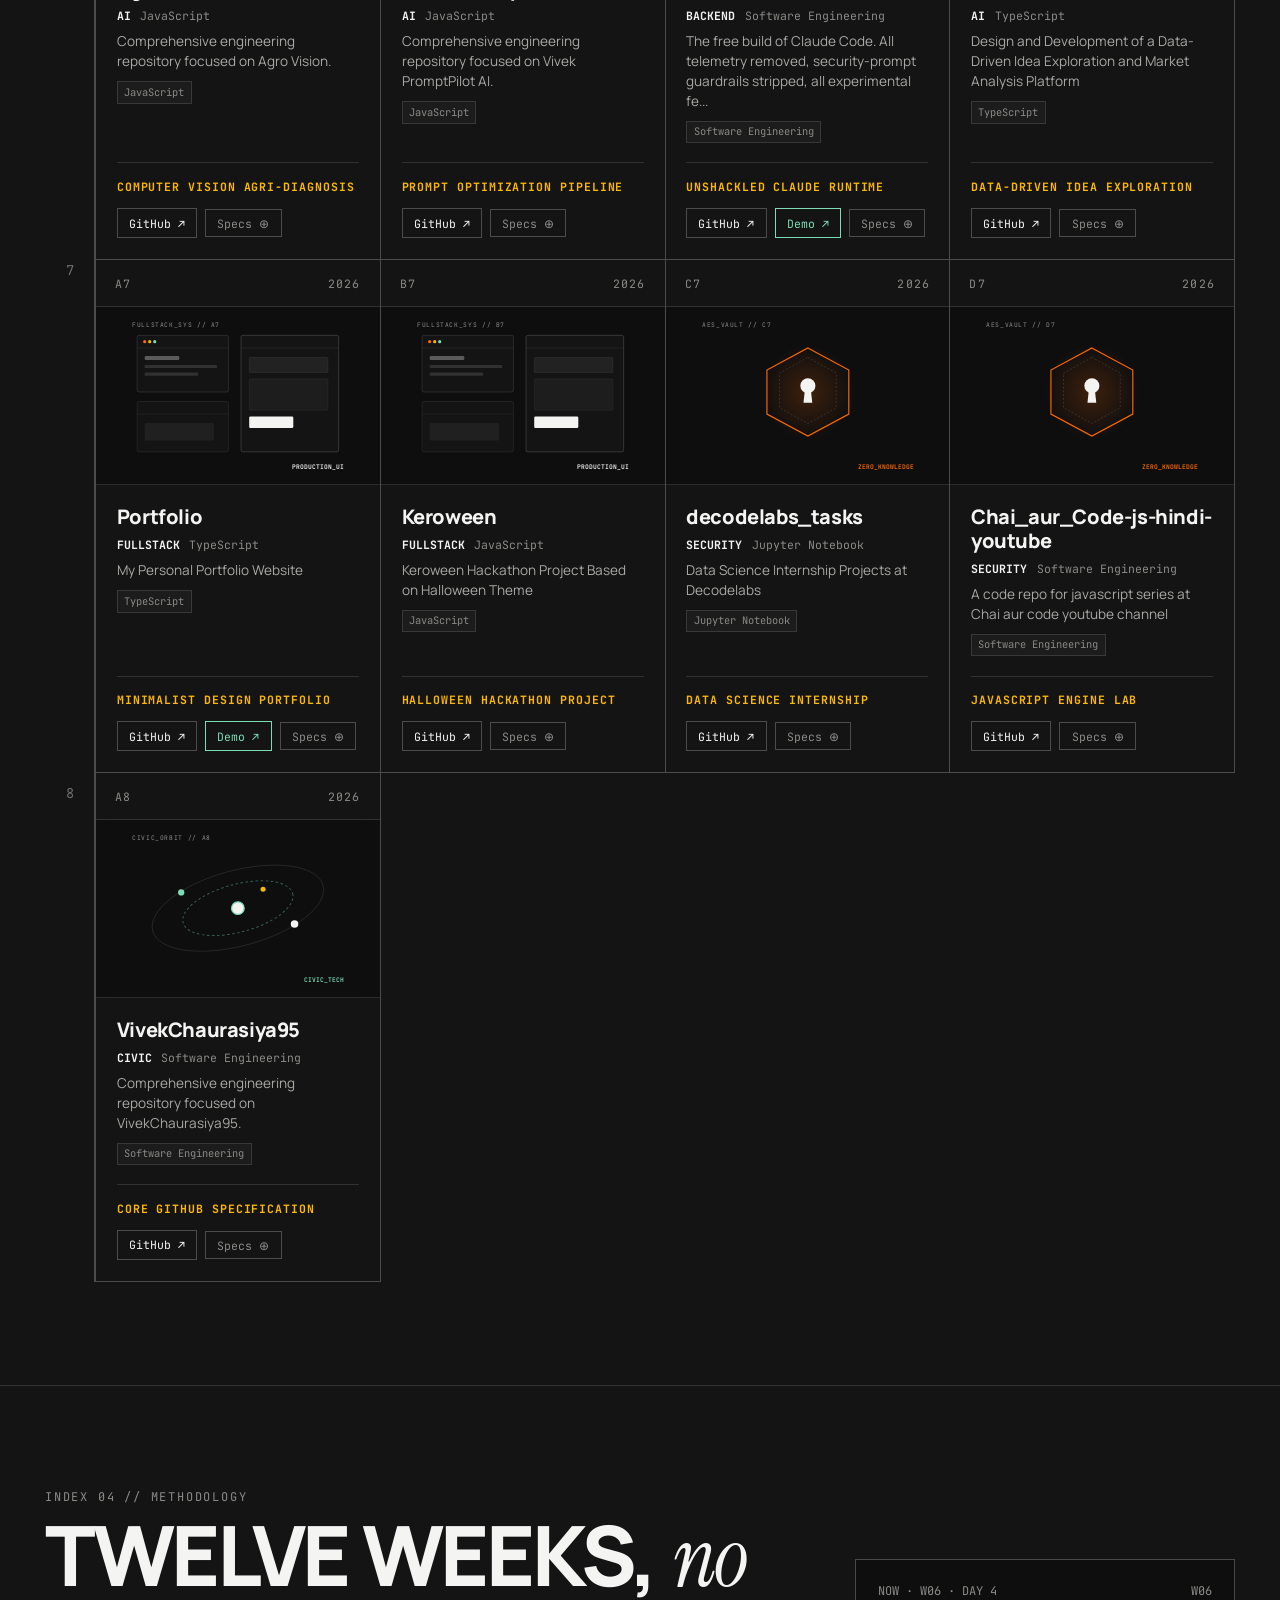
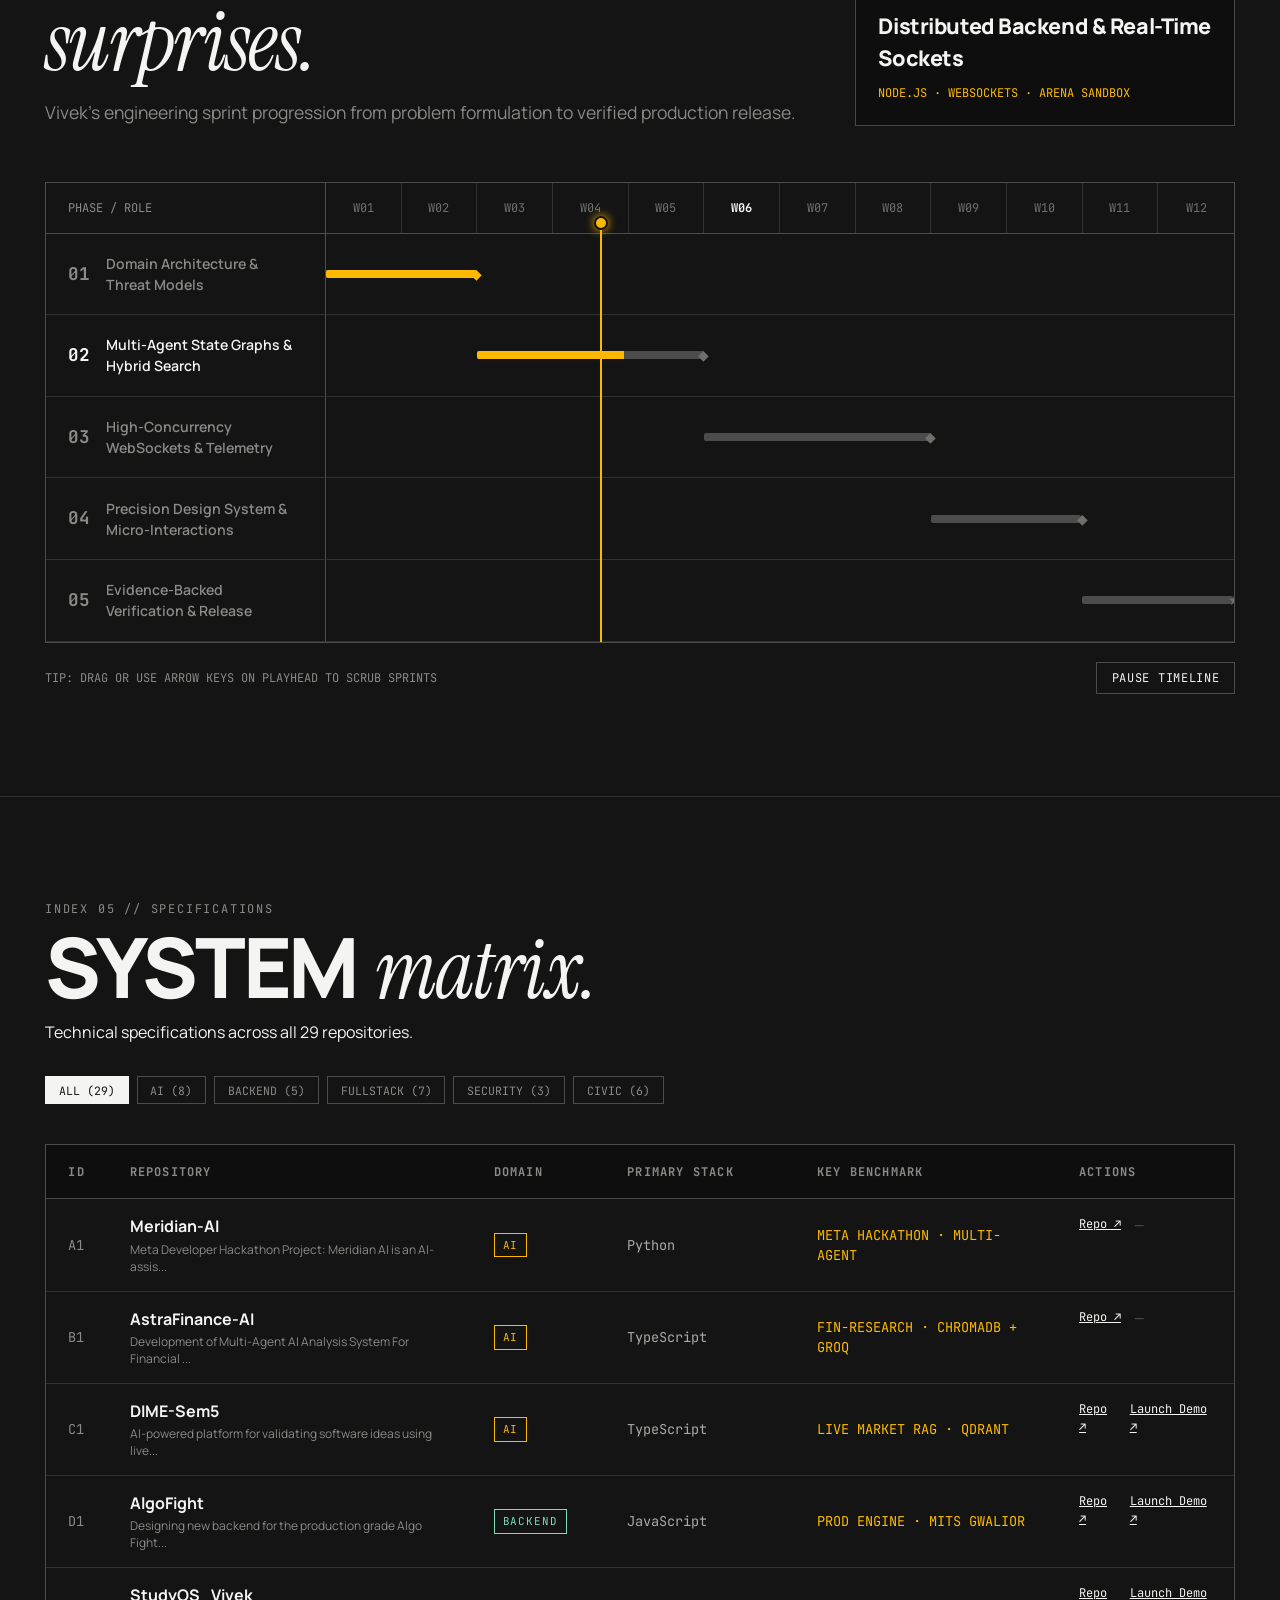
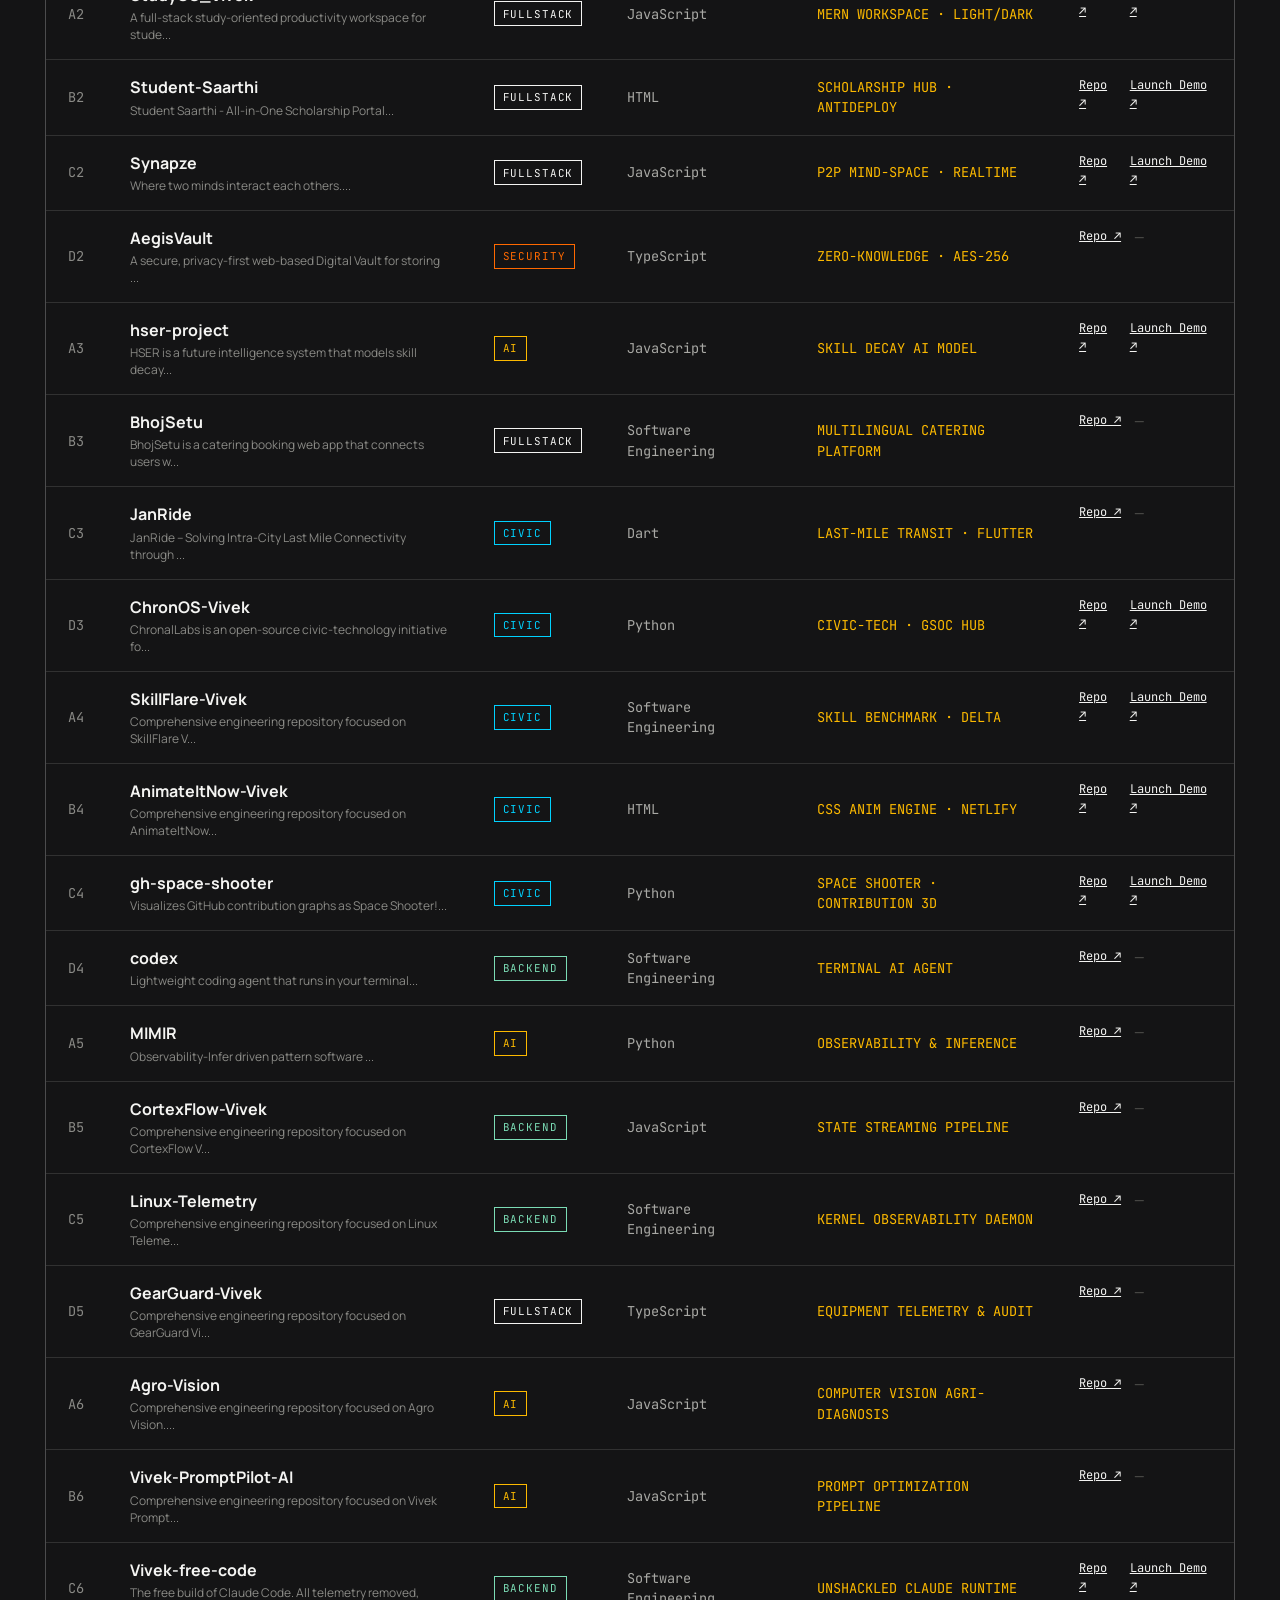
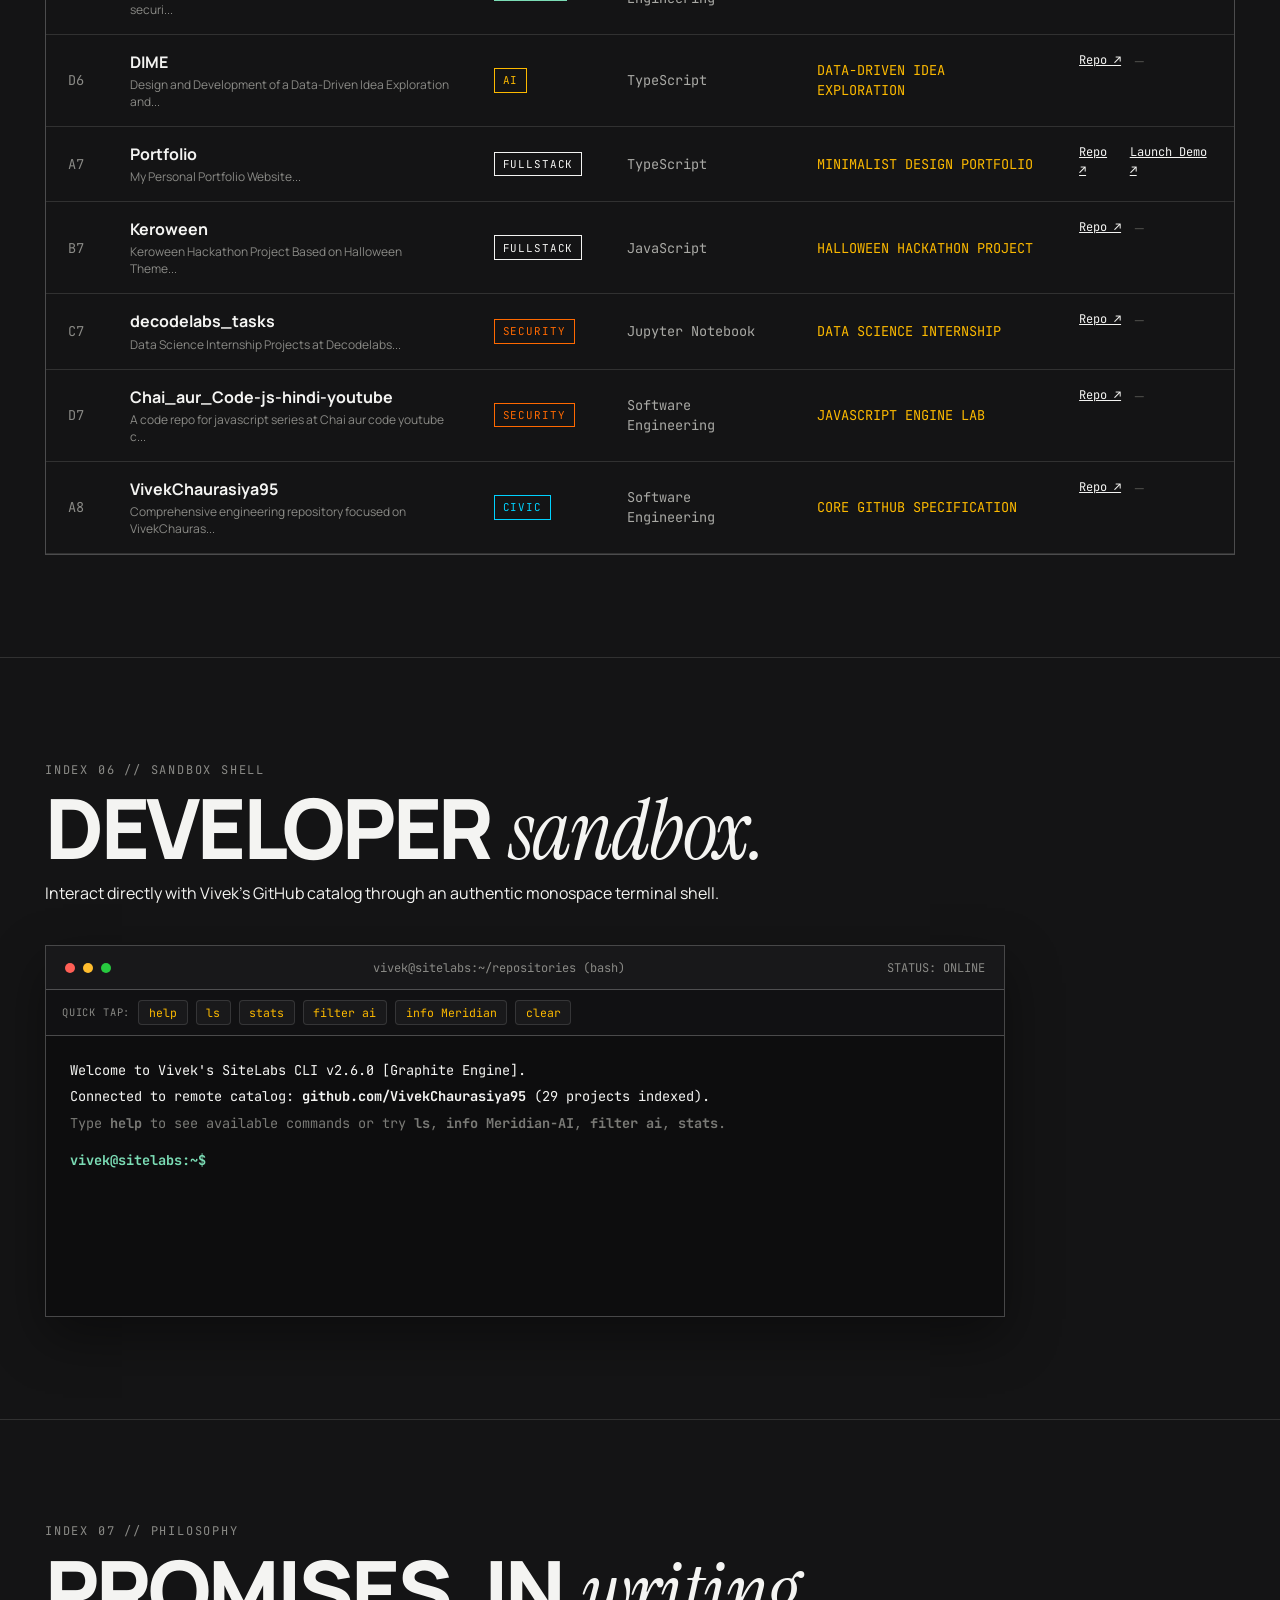
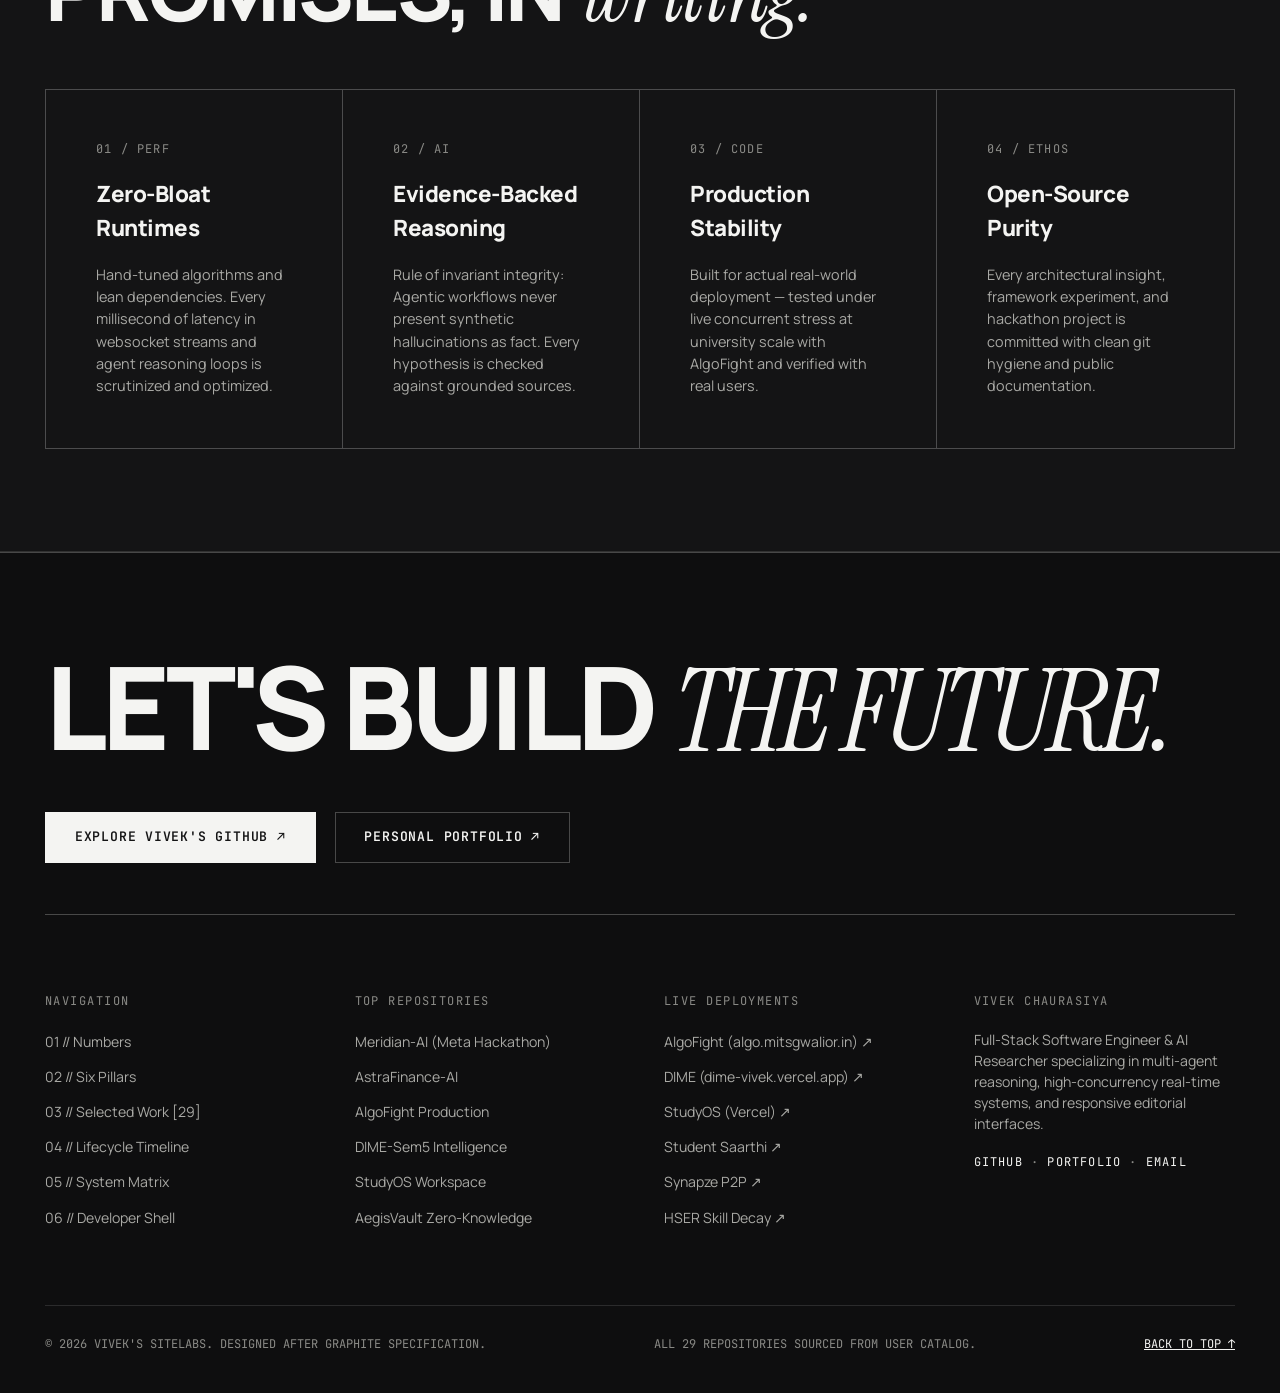
==== commit 7a08232b: "feat: complete mobile responsive overhaul and best-in-class SEO optimization" ====
--- a/index.html
+++ b/index.html
@@ -2,10 +2,46 @@
 <html lang="en" data-theme="dark">
 <head>
   <meta charset="UTF-8">
-  <meta name="viewport" content="width=device-width, initial-scale=1.0">
-  <title>Vivek's SiteLabs — Project Showcase Hub // 29 Repositories</title>
-  <meta name="description" content="Graphite-inspired high-performance project showcase hub featuring 29 open-source repositories from Vivek Chaurasiya. Autonomous AI, distributed backends, and full-stack platforms.">
-  <meta name="theme-color" content="#141415">
+  <meta name="viewport" content="width=device-width, initial-scale=1.0, viewport-fit=cover">
+  
+  <!-- Primary SEO Meta Tags -->
+  <title>Vivek's SiteLabs — Autonomous AI Systems &amp; Engineering Showcase Hub | 29 Open-Source Repositories</title>
+  <meta name="title" content="Vivek's SiteLabs — Autonomous AI Systems &amp; Engineering Showcase Hub | 29 Open-Source Repositories">
+  <meta name="description" content="Explore Vivek's SiteLabs: a high-performance engineering showcase hub by Vivek Chaurasiya featuring 29 production-grade repositories spanning Autonomous AI Agents, Multi-Agent RAG, Realtime WebSockets, and Distributed Systems. Built with the 2026 Graphite specification.">
+  <meta name="keywords" content="Vivek Chaurasiya, Vivek's SiteLabs, SiteLabs, AI Agents, Autonomous Systems, Multi-Agent RAG, Meridian-AI, AstraFinance-AI, AlgoFight, Open Source Repositories, Full-Stack Developer, TypeScript, Python, React, Deep Learning, Distributed Systems, Software Engineer Portfolio, MERN Stack">
+  <meta name="author" content="Vivek Chaurasiya">
+  <meta name="creator" content="Vivek Chaurasiya">
+  <meta name="publisher" content="Vivek's SiteLabs">
+  <meta name="robots" content="index, follow, max-image-preview:large, max-snippet:-1, max-video-preview:-1">
+  <meta name="googlebot" content="index, follow, max-snippet:-1, max-image-preview:large, max-video-preview:-1">
+  <link rel="canonical" href="https://viveks-sitelabs.vercel.app/">
+  <meta name="theme-color" content="#141415" media="(prefers-color-scheme: dark)">
+  <meta name="theme-color" content="#f6f6f4" media="(prefers-color-scheme: light)">
+  <meta name="color-scheme" content="dark light">
+
+  <!-- Open Graph / Facebook / LinkedIn / Discord -->
+  <meta property="og:type" content="website">
+  <meta property="og:site_name" content="Vivek's SiteLabs">
+  <meta property="og:url" content="https://viveks-sitelabs.vercel.app/">
+  <meta property="og:title" content="Vivek's SiteLabs — Autonomous AI Systems &amp; Engineering Showcase Hub">
+  <meta property="og:description" content="29 production-grade open-source repositories: Autonomous AI, Multi-Agent RAG, Distributed Systems, and High-Performance Interfaces by Vivek Chaurasiya.">
+  <meta property="og:image" content="https://viveks-sitelabs.vercel.app/og-image.png">
+  <meta property="og:image:secure_url" content="https://viveks-sitelabs.vercel.app/og-image.png">
+  <meta property="og:image:type" content="image/png">
+  <meta property="og:image:width" content="1200">
+  <meta property="og:image:height" content="630">
+  <meta property="og:image:alt" content="Vivek's SiteLabs — Autonomous Systems Showcase Hub">
+  <meta property="og:locale" content="en_US">
+
+  <!-- Twitter / X Card -->
+  <meta name="twitter:card" content="summary_large_image">
+  <meta name="twitter:site" content="@VivekChaurasiya">
+  <meta name="twitter:creator" content="@VivekChaurasiya">
+  <meta name="twitter:url" content="https://viveks-sitelabs.vercel.app/">
+  <meta name="twitter:title" content="Vivek's SiteLabs — Autonomous AI Systems &amp; Engineering Showcase Hub">
+  <meta name="twitter:description" content="29 production-grade open-source repositories: Autonomous AI, Multi-Agent RAG, Distributed Systems, and High-Performance Interfaces by Vivek Chaurasiya.">
+  <meta name="twitter:image" content="https://viveks-sitelabs.vercel.app/og-image.png">
+  <meta name="twitter:image:alt" content="Vivek's SiteLabs — 29 Autonomous AI Repositories">
 
   <!-- Google Fonts: Manrope, Instrument Serif, JetBrains Mono -->
   <link rel="preconnect" href="https://fonts.googleapis.com">
@@ -16,6 +52,134 @@
   <link rel="icon" type="image/svg+xml" href="favicon.svg">
   <link rel="icon" type="image/x-icon" href="favicon.ico">
   <link rel="apple-touch-icon" sizes="180x180" href="apple-touch-icon.png">
+
+  <!-- JSON-LD Structured Data: WebSite, Person, ItemList -->
+  <script type="application/ld+json">
+  {
+    "@context": "https://schema.org",
+    "@graph": [
+      {
+        "@type": "WebSite",
+        "@id": "https://viveks-sitelabs.vercel.app/#website",
+        "url": "https://viveks-sitelabs.vercel.app/",
+        "name": "Vivek's SiteLabs",
+        "description": "High-performance project showcase hub featuring 29 production-grade open-source repositories by Vivek Chaurasiya.",
+        "publisher": {
+          "@id": "https://viveks-sitelabs.vercel.app/#author"
+        },
+        "inLanguage": "en-US"
+      },
+      {
+        "@type": "Person",
+        "@id": "https://viveks-sitelabs.vercel.app/#author",
+        "name": "Vivek Chaurasiya",
+        "jobTitle": "Full-Stack Software Engineer & AI Researcher",
+        "url": "https://vivek-chaurasiya.vercel.app",
+        "sameAs": [
+          "https://github.com/VivekChaurasiya95",
+          "https://vivek-chaurasiya.vercel.app"
+        ],
+        "knowsAbout": [
+          "Autonomous AI Agents",
+          "Multi-Agent RAG",
+          "Distributed Systems",
+          "Real-time WebSockets",
+          "TypeScript",
+          "Python",
+          "MERN Stack",
+          "Deep Learning",
+          "Zero-Knowledge Architecture"
+        ]
+      },
+      {
+        "@type": "ItemList",
+        "@id": "https://viveks-sitelabs.vercel.app/#project-catalog",
+        "name": "Featured Engineering Repositories",
+        "description": "29 production repositories cataloged in Vivek's SiteLabs",
+        "numberOfItems": 29,
+        "itemListElement": [
+          {
+            "@type": "SoftwareSourceCode",
+            "position": 1,
+            "name": "Meridian-AI",
+            "description": "Meta Developer Hackathon Project: AI-assisted software debugging and reliability platform.",
+            "programmingLanguage": "Python",
+            "codeRepository": "https://github.com/VivekChaurasiya95/Meridian-AI",
+            "author": { "@id": "https://viveks-sitelabs.vercel.app/#author" }
+          },
+          {
+            "@type": "SoftwareSourceCode",
+            "position": 2,
+            "name": "AstraFinance-AI",
+            "description": "Multi-Agent AI Analysis System For Financial Research and Business Insights with ChromaDB and Groq.",
+            "programmingLanguage": "TypeScript",
+            "codeRepository": "https://github.com/VivekChaurasiya95/AstraFinance-AI",
+            "author": { "@id": "https://viveks-sitelabs.vercel.app/#author" }
+          },
+          {
+            "@type": "SoftwareSourceCode",
+            "position": 3,
+            "name": "AlgoFight",
+            "description": "Realtime competitive coding arena with live code execution and WebSocket telemetry.",
+            "programmingLanguage": "TypeScript",
+            "codeRepository": "https://github.com/VivekChaurasiya95/AlgoFight",
+            "author": { "@id": "https://viveks-sitelabs.vercel.app/#author" }
+          },
+          {
+            "@type": "SoftwareSourceCode",
+            "position": 4,
+            "name": "DIME-Sem5",
+            "description": "Data Intelligence and Market Evaluation Engine for automated financial insights.",
+            "programmingLanguage": "Python",
+            "codeRepository": "https://github.com/VivekChaurasiya95/DIME-Sem5",
+            "author": { "@id": "https://viveks-sitelabs.vercel.app/#author" }
+          },
+          {
+            "@type": "SoftwareSourceCode",
+            "position": 5,
+            "name": "StudyOS_Vivek",
+            "description": "Comprehensive student productivity operating system built with MERN stack.",
+            "programmingLanguage": "JavaScript",
+            "codeRepository": "https://github.com/VivekChaurasiya95/StudyOS_Vivek",
+            "author": { "@id": "https://viveks-sitelabs.vercel.app/#author" }
+          },
+          {
+            "@type": "SoftwareSourceCode",
+            "position": 6,
+            "name": "AegisVault",
+            "description": "AES-256 zero-knowledge client-side encryption vault.",
+            "programmingLanguage": "TypeScript",
+            "codeRepository": "https://github.com/VivekChaurasiya95/AegisVault",
+            "author": { "@id": "https://viveks-sitelabs.vercel.app/#author" }
+          }
+        ]
+      },
+      {
+        "@type": "BreadcrumbList",
+        "itemListElement": [
+          {
+            "@type": "ListItem",
+            "position": 1,
+            "name": "Home",
+            "item": "https://viveks-sitelabs.vercel.app/"
+          },
+          {
+            "@type": "ListItem",
+            "position": 2,
+            "name": "Selected Work",
+            "item": "https://viveks-sitelabs.vercel.app/#work"
+          },
+          {
+            "@type": "ListItem",
+            "position": 3,
+            "name": "System Matrix",
+            "item": "https://viveks-sitelabs.vercel.app/#matrix"
+          }
+        ]
+      }
+    ]
+  }
+  </script>
 
   <link rel="stylesheet" href="style.css">
 </head>
@@ -72,8 +236,53 @@
         <a href="https://github.com/VivekChaurasiya95" target="_blank" rel="noopener noreferrer" class="nv__cta-link">
           <span class="mono">GITHUB ↗</span>
         </a>
+
+        <!-- Mobile Navigation Menu Toggle Button -->
+        <button type="button" class="nv__mobile-btn" id="mobileMenuBtn" aria-label="Toggle Navigation Drawer" aria-expanded="false" aria-controls="mobileNavDrawer">
+          <span class="nv__hamburger-bar"></span>
+          <span class="nv__hamburger-bar"></span>
+        </button>
       </div>
     </div>
+
+    <!-- MOBILE NAVIGATION DRAWER & FROSTED BACKDROP -->
+    <div class="nv-mobile-backdrop" id="mobileNavBackdrop" aria-hidden="true"></div>
+    <aside class="nv-mobile-drawer" id="mobileNavDrawer" aria-label="Mobile Navigation" aria-hidden="true">
+      <div class="nv-mobile-drawer__head">
+        <div class="nv-mobile-drawer__logo">
+          <svg class="site-emblem" viewBox="0 0 48 48" width="28" height="28" fill="none" aria-hidden="true">
+            <rect x="2" y="2" width="5.5" height="44" rx="1.5" class="emblem-bar emblem-v-left"/>
+            <rect x="12" y="2" width="32" height="5.5" rx="1.5" class="emblem-bar emblem-h-top"/>
+            <rect x="12" y="17" width="21" height="5.5" rx="1.5" class="emblem-bar emblem-h-mid"/>
+            <rect x="38.5" y="17" width="5.5" height="29" rx="1.5" class="emblem-bar emblem-v-spine"/>
+            <rect x="12" y="40.5" width="32" height="5.5" rx="1.5" class="emblem-bar emblem-h-foot"/>
+            <rect x="12" y="27" width="10" height="10" rx="2" class="emblem-core"/>
+          </svg>
+          <div class="logo-text-group">
+            <span class="logo-text">Vivek's SiteLabs<em>.</em></span>
+            <span class="mono logo-sub">AUTONOMOUS SYSTEMS // 2026</span>
+          </div>
+        </div>
+        <button type="button" class="nv-mobile-drawer__close" id="mobileNavCloseBtn" aria-label="Close Navigation Menu">✕</button>
+      </div>
+
+      <nav class="nv-mobile-nav" aria-label="Mobile Links">
+        <a href="#numbers" class="nv-mobile-link"><span class="mono nv-mobile-num">01</span><span class="nv-mobile-text">Numbers</span><span class="nv-mobile-arrow">→</span></a>
+        <a href="#pillars" class="nv-mobile-link"><span class="mono nv-mobile-num">02</span><span class="nv-mobile-text">Six Pillars</span><span class="nv-mobile-arrow">→</span></a>
+        <a href="#work" class="nv-mobile-link"><span class="mono nv-mobile-num">03</span><span class="nv-mobile-text">Selected Work</span><span class="mono badge-count">29</span><span class="nv-mobile-arrow">→</span></a>
+        <a href="#lifecycle" class="nv-mobile-link"><span class="mono nv-mobile-num">04</span><span class="nv-mobile-text">Engineering Lifecycle</span><span class="nv-mobile-arrow">→</span></a>
+        <a href="#matrix" class="nv-mobile-link"><span class="mono nv-mobile-num">05</span><span class="nv-mobile-text">System Matrix</span><span class="nv-mobile-arrow">→</span></a>
+        <a href="#terminal" class="nv-mobile-link"><span class="mono nv-mobile-num">06</span><span class="nv-mobile-text">Developer Sandbox</span><span class="nv-mobile-arrow">→</span></a>
+      </nav>
+
+      <div class="nv-mobile-drawer__footer mono">
+        <div class="nv-mobile-meta">COORDINATES // 26.2183° N, 78.1828° E</div>
+        <div class="nv-mobile-actions">
+          <a href="https://github.com/VivekChaurasiya95" target="_blank" rel="noopener noreferrer" class="btn btn--primary btn--sm">GitHub Profile ↗</a>
+          <a href="https://vivek-chaurasiya.vercel.app" target="_blank" rel="noopener noreferrer" class="btn btn--ghost btn--sm">Portfolio ↗</a>
+        </div>
+      </div>
+    </aside>
 
     <!-- HERO SECTION -->
     <div class="hd__inner">
@@ -2196,7 +2405,9 @@
       </div>
 
       <!-- Timeline Chart -->
-      <div class="pc__chart" id="timelineChart">
+      <div class="mobile-swipe-hint mono"><span class="swipe-hand">⇄</span> SWIPE HORIZONTALLY TO SCRUB 12-WEEK LIFECYCLE</div>
+      <div class="pc__chart-wrapper">
+        <div class="pc__chart" id="timelineChart">
         <div class="pc__corner mono">
           <span>PHASE / ROLE</span>
         </div>
@@ -2271,6 +2482,7 @@
           <span class="pc__line"></span>
         </div>
       </div>
+      </div> <!-- /.pc__chart-wrapper -->
 
       <div class="pc__foot mono">
         <span>TIP: DRAG OR USE ARROW KEYS ON PLAYHEAD TO SCRUB SPRINTS</span>
@@ -2296,6 +2508,7 @@
         </div>
       </div>
 
+      <div class="mobile-swipe-hint mono"><span class="swipe-hand">⇄</span> SWIPE HORIZONTALLY TO INSPECT ALL 29 BENCHMARKS</div>
       <div class="mx__table-wrapper">
         <table class="mx__table">
           <thead>
@@ -2857,6 +3070,17 @@
           <div class="term__status">STATUS: ONLINE</div>
         </div>
 
+        <!-- Touch/Quick Command Tap Ribbon for Mobile -->
+        <div class="term__mobile-cmds mono" aria-label="Quick Terminal Commands">
+          <span class="term__cmd-tag">QUICK TAP:</span>
+          <button type="button" class="term__quick-btn" data-cmd="help">help</button>
+          <button type="button" class="term__quick-btn" data-cmd="ls">ls</button>
+          <button type="button" class="term__quick-btn" data-cmd="stats">stats</button>
+          <button type="button" class="term__quick-btn" data-cmd="filter ai">filter ai</button>
+          <button type="button" class="term__quick-btn" data-cmd="info Meridian-AI">info Meridian</button>
+          <button type="button" class="term__quick-btn" data-cmd="clear">clear</button>
+        </div>
+
         <div class="term__body mono" id="terminalBody">
           <div class="term__output" id="terminalOutput">
             <p class="term__msg">Welcome to Vivek's SiteLabs CLI v2.6.0 [Graphite Engine].</p>
--- a/style.css
+++ b/style.css
@@ -2352,6 +2352,285 @@
 }
 
 /* ==========================================================================
+   MOBILE & TOUCH CONTROLS (HAMBURGER, DRAWER, QUICK RUN, SWIPE HINTS)
+   ========================================================================== */
+
+/* Mobile Hamburger Button */
+.nv__mobile-btn {
+  display: none;
+  align-items: center;
+  justify-content: center;
+  flex-direction: column;
+  gap: 5px;
+  width: 38px;
+  height: 38px;
+  border-radius: 50%;
+  border: 1px solid var(--line);
+  background: var(--band);
+  color: var(--fg);
+  cursor: pointer;
+  padding: 0;
+  transition: all 0.3s var(--smooth);
+  z-index: 1010;
+}
+
+.nv__hamburger-bar {
+  display: block;
+  width: 16px;
+  height: 1.8px;
+  background-color: var(--fg);
+  border-radius: 2px;
+  transition: transform 0.3s ease, opacity 0.3s ease;
+}
+
+.nv__mobile-btn.is-active .nv__hamburger-bar:first-child {
+  transform: translateY(3.4px) rotate(45deg);
+}
+
+.nv__mobile-btn.is-active .nv__hamburger-bar:last-child {
+  transform: translateY(-3.4px) rotate(-45deg);
+}
+
+/* Mobile Drawer & Backdrop */
+.nv-mobile-backdrop {
+  position: fixed;
+  top: 0;
+  left: 0;
+  right: 0;
+  bottom: 0;
+  background: rgba(0, 0, 0, 0.7);
+  backdrop-filter: blur(8px);
+  -webkit-backdrop-filter: blur(8px);
+  z-index: 2000;
+  opacity: 0;
+  pointer-events: none;
+  transition: opacity 0.35s ease;
+}
+
+.nv-mobile-backdrop.is-open {
+  opacity: 1;
+  pointer-events: auto;
+}
+
+.nv-mobile-drawer {
+  position: fixed;
+  top: 0;
+  right: 0;
+  bottom: 0;
+  width: min(88vw, 380px);
+  background: rgba(20, 20, 21, 0.96);
+  backdrop-filter: blur(28px) saturate(180%);
+  -webkit-backdrop-filter: blur(28px) saturate(180%);
+  border-left: 1px solid var(--line2);
+  z-index: 2001;
+  display: flex;
+  flex-direction: column;
+  justify-content: space-between;
+  padding: 1.5rem;
+  transform: translateX(100%);
+  transition: transform 0.4s cubic-bezier(0.16, 1, 0.3, 1);
+  box-shadow: -15px 0 45px rgba(0, 0, 0, 0.6);
+}
+
+[data-theme="light"] .nv-mobile-drawer {
+  background: rgba(255, 255, 255, 0.97);
+  box-shadow: -10px 0 35px rgba(0, 0, 0, 0.12);
+}
+
+.nv-mobile-drawer.is-open {
+  transform: translateX(0);
+}
+
+.nv-mobile-drawer__head {
+  display: flex;
+  align-items: center;
+  justify-content: space-between;
+  padding-bottom: 1.2rem;
+  border-bottom: 1px solid var(--line);
+}
+
+.nv-mobile-drawer__logo {
+  display: flex;
+  align-items: center;
+  gap: 0.75rem;
+}
+
+.nv-mobile-drawer__close {
+  width: 36px;
+  height: 36px;
+  border-radius: 50%;
+  border: 1px solid var(--line);
+  background: var(--band);
+  color: var(--fg);
+  font-size: 1rem;
+  display: flex;
+  align-items: center;
+  justify-content: center;
+  cursor: pointer;
+  transition: all 0.2s ease;
+}
+
+.nv-mobile-drawer__close:hover {
+  background: var(--fg);
+  color: var(--inv-fg);
+}
+
+.nv-mobile-nav {
+  display: flex;
+  flex-direction: column;
+  gap: 0.4rem;
+  margin: 1.5rem 0;
+  overflow-y: auto;
+}
+
+.nv-mobile-link {
+  display: flex;
+  align-items: center;
+  justify-content: space-between;
+  padding: 0.95rem 1rem;
+  border-radius: 10px;
+  text-decoration: none;
+  color: var(--soft);
+  font-family: var(--sans);
+  font-size: 1.05rem;
+  font-weight: 600;
+  letter-spacing: -0.01em;
+  transition: all 0.25s ease;
+  border: 1px solid transparent;
+}
+
+.nv-mobile-link:hover, .nv-mobile-link:active {
+  color: var(--fg);
+  background: var(--band);
+  border-color: var(--line);
+}
+
+.nv-mobile-num {
+  font-size: 0.75rem;
+  color: var(--accent-amber);
+  margin-right: 0.75rem;
+  font-weight: 700;
+}
+
+.nv-mobile-text {
+  flex: 1;
+}
+
+.nv-mobile-arrow {
+  font-size: 0.95rem;
+  color: var(--mute);
+  transition: transform 0.2s ease;
+}
+
+.nv-mobile-link:hover .nv-mobile-arrow {
+  transform: translateX(4px);
+  color: var(--accent-amber);
+}
+
+.nv-mobile-drawer__footer {
+  padding-top: 1.2rem;
+  border-top: 1px solid var(--line);
+  display: flex;
+  flex-direction: column;
+  gap: 1rem;
+}
+
+.nv-mobile-meta {
+  font-size: 0.68rem;
+  letter-spacing: 0.08em;
+  color: var(--mute);
+}
+
+.nv-mobile-actions {
+  display: flex;
+  gap: 0.6rem;
+}
+
+.btn--sm {
+  padding: 0.55rem 0.95rem;
+  font-size: 0.78rem;
+}
+
+body.no-scroll {
+  overflow: hidden !important;
+}
+
+/* Horizontal Swipe Indicator */
+.mobile-swipe-hint {
+  display: none;
+  align-items: center;
+  gap: 0.5rem;
+  font-size: 0.68rem;
+  letter-spacing: 0.08em;
+  color: var(--accent-amber);
+  margin-bottom: 0.8rem;
+  padding: 0.45rem 0.85rem;
+  background: rgba(252, 185, 0, 0.08);
+  border: 1px dashed rgba(252, 185, 0, 0.35);
+  border-radius: 4px;
+}
+
+.swipe-hand {
+  font-size: 0.9rem;
+  display: inline-block;
+  animation: swipe-bounce 1.5s ease-in-out infinite alternate;
+}
+
+@keyframes swipe-bounce {
+  0% { transform: translateX(-3px); }
+  100% { transform: translateX(3px); }
+}
+
+/* Quick Terminal Command Tap Bar */
+.term__mobile-cmds {
+  display: flex;
+  align-items: center;
+  gap: 0.5rem;
+  padding: 0.6rem 1rem;
+  background: #111113;
+  border-bottom: 1px solid var(--line2);
+  overflow-x: auto;
+  -webkit-overflow-scrolling: touch;
+  scrollbar-width: none;
+}
+
+.term__mobile-cmds::-webkit-scrollbar {
+  display: none;
+}
+
+.term__cmd-tag {
+  font-size: 0.65rem;
+  letter-spacing: 0.08em;
+  color: var(--mute);
+  white-space: nowrap;
+}
+
+.term__quick-btn {
+  font-family: var(--mono);
+  font-size: 0.72rem;
+  padding: 0.25rem 0.6rem;
+  background: var(--band);
+  border: 1px solid var(--line);
+  color: var(--accent-amber);
+  border-radius: 4px;
+  cursor: pointer;
+  white-space: nowrap;
+  transition: all 0.2s ease;
+}
+
+.term__quick-btn:hover, .term__quick-btn:active {
+  background: var(--accent-amber);
+  color: #141415;
+}
+
+/* Timeline Horizontal Scroll Wrapper */
+.pc__chart-wrapper {
+  width: 100%;
+  overflow-x: auto;
+  -webkit-overflow-scrolling: touch;
+}
+
+/* ==========================================================================
    RESPONSIVE DESIGN (BREAKPOINTS)
    ========================================================================== */
 
@@ -2377,9 +2656,6 @@
     padding: 0.1rem 0.42rem;
     font-size: 0.62rem;
   }
-}
-
-@media (max-width: 1200px) {
   .nm__grid {
     grid-template-columns: repeat(2, 1fr);
   }
@@ -2403,19 +2679,64 @@
   }
 }
 
+@media (max-width: 900px) {
+  .nv__menu {
+    display: none !important;
+  }
+  .nv__mobile-btn {
+    display: inline-flex;
+  }
+  .mobile-swipe-hint {
+    display: inline-flex;
+  }
+  .pc__chart {
+    min-width: 680px;
+  }
+  .pc__corner {
+    display: none;
+  }
+  .wk__bp {
+    grid-template-columns: 1fr;
+  }
+  .wk__cols, .wk__rows, .wk__xy {
+    display: none;
+  }
+  .wk__grid {
+    grid-column: 1;
+    grid-template-columns: repeat(2, 1fr);
+  }
+}
+
 @media (max-width: 768px) {
-  .nv__menu {
-    display: none;
-  }
+  :root {
+    --gut: 1.25rem;
+  }
+
   .hd__row {
     grid-template-columns: 1fr;
     gap: 1.5rem;
   }
   .hd__actions {
-    justify-content: flex-start;
-  }
+    flex-direction: column;
+    width: 100%;
+  }
+  .hd__actions .btn {
+    width: 100%;
+    justify-content: center;
+  }
+  .hd__bottom-bar {
+    flex-direction: column;
+    align-items: flex-start;
+    gap: 0.8rem;
+  }
+
   .nm__head, .sv__head {
     grid-template-columns: 1fr;
+    gap: 1rem;
+    margin-bottom: 2rem;
+  }
+  .nm__head .lbl {
+    align-items: flex-start;
   }
   .nm__grid {
     grid-template-columns: 1fr;
@@ -2423,48 +2744,200 @@
   .nm__axis {
     display: none;
   }
+
+  /* Six Pillars Accordion Vertical Mobile Cards */
   .sv__frame {
     flex-direction: column;
     min-height: auto;
+    border: 1px solid var(--line2);
   }
   .sv__strip {
+    flex: none !important;
+    width: 100%;
+    min-height: auto;
     border-right: none;
     border-bottom: 1px solid var(--line2);
+  }
+  .sv__strip:last-child {
+    border-bottom: none;
+  }
+  .sv__tab {
+    position: relative;
+    display: flex;
+    flex-direction: row;
+    justify-content: space-between;
+    align-items: center;
+    padding: 1.2rem 1.4rem;
+    opacity: 1 !important;
+    pointer-events: auto !important;
+    background: var(--bg);
+  }
+  .sv__strip.is-open .sv__tab {
+    opacity: 1 !important;
+    pointer-events: auto !important;
+    background: var(--sv-open);
+    border-bottom: 1px solid var(--line);
   }
   .sv__tname {
     writing-mode: horizontal-tb;
     transform: none;
-  }
-  .sv__tab {
-    position: relative;
-    flex-direction: row;
-    padding: 1.4rem;
+    font-size: 1.15rem;
+  }
+  .sv__tarrow {
+    transform: rotate(90deg);
+    transition: transform 0.3s ease;
+  }
+  .sv__strip.is-open .sv__tarrow {
+    transform: rotate(-90deg);
+    color: var(--accent-amber);
   }
   .sv__panel {
     position: relative;
-    padding: 1.5rem;
-  }
-  .wk__bp {
+    padding: 1.5rem 1.4rem;
+    opacity: 1;
+    pointer-events: auto;
+    display: none;
+  }
+  .sv__strip.is-open .sv__panel {
+    display: flex !important;
+  }
+  .sv__metrics-row {
     grid-template-columns: 1fr;
-  }
-  .wk__cols, .wk__rows, .wk__xy {
+    gap: 0.8rem;
+  }
+
+  /* Work Grid */
+  .wk__filters {
+    display: flex;
+    flex-wrap: nowrap;
+    overflow-x: auto;
+    -webkit-overflow-scrolling: touch;
+    padding-bottom: 0.6rem;
+    gap: 0.5rem;
+    scrollbar-width: none;
+  }
+  .wk__filters::-webkit-scrollbar {
     display: none;
   }
+  .wk__search-bar {
+    width: 100%;
+    max-width: 100%;
+  }
   .wk__grid {
-    grid-column: 1;
     grid-template-columns: 1fr;
   }
+  .wk__cell {
+    min-height: auto;
+  }
+
+  /* Matrix Table Mobile */
+  .mx__table {
+    min-width: 680px;
+  }
+
+  /* Promises */
   .pr__grid {
     grid-template-columns: 1fr;
   }
+  .pr__card {
+    border-right: none;
+    border-bottom: 1px solid var(--line2);
+  }
+  .pr__card:last-child {
+    border-bottom: none;
+  }
+
+  /* Footer */
   .ft__matrix {
     grid-template-columns: 1fr;
-  }
-  .pc__chart {
-    grid-template-columns: 1fr;
-  }
-  .pc__corner {
+    gap: 2rem;
+  }
+  .ft__top {
+    flex-direction: column;
+    align-items: flex-start;
+    gap: 1.5rem;
+  }
+  .ft__actions {
+    width: 100%;
+    flex-direction: column;
+  }
+  .ft__actions .btn {
+    width: 100%;
+    justify-content: center;
+  }
+  .ft__bottom {
+    flex-direction: column;
+    align-items: flex-start;
+    gap: 0.75rem;
+  }
+
+  /* Modal Bottom Sheet on Mobile */
+  .modal-backdrop {
+    align-items: flex-end;
+  }
+  .modal-drawer {
+    max-width: 100%;
+    height: 92vh;
+    border-left: none;
+    border-top: 1px solid var(--line2);
+    border-radius: 16px 16px 0 0;
+    transform: translateY(100%);
+    box-shadow: 0 -10px 40px rgba(0, 0, 0, 0.6);
+  }
+  .modal-backdrop.is-open .modal-drawer {
+    transform: translateY(0);
+  }
+  .modal-header {
+    padding: 1.2rem 1.4rem;
+    border-radius: 16px 16px 0 0;
+  }
+  .modal-body {
+    padding: 1.4rem;
+  }
+}
+
+@media (max-width: 480px) {
+  :root {
+    --gut: 1rem;
+  }
+
+  .hd__title {
+    font-size: clamp(2.1rem, 11vw, 3.4rem);
+    line-height: 1;
+    letter-spacing: -0.04em;
+  }
+  .hd__meta-top {
+    font-size: 0.64rem;
+  }
+  .logo-text {
+    font-size: 1.15rem;
+  }
+  .logo-sub {
+    font-size: 0.58rem;
+  }
+  .site-emblem {
+    width: 26px;
+    height: 26px;
+  }
+  .nv__cta-link {
     display: none;
   }
-}
-
+  .nv {
+    padding: 0.75rem 1rem;
+    min-height: 62px;
+  }
+  .nv__right {
+    gap: 0.5rem;
+  }
+  .hd__inner {
+    padding: 24px 1rem 36px;
+  }
+  .btn {
+    padding: 0.8rem 1.2rem;
+    font-size: 0.84rem;
+  }
+  .ft__giant-title {
+    font-size: clamp(2.2rem, 10.5vw, 3.6rem);
+  }
+}
+
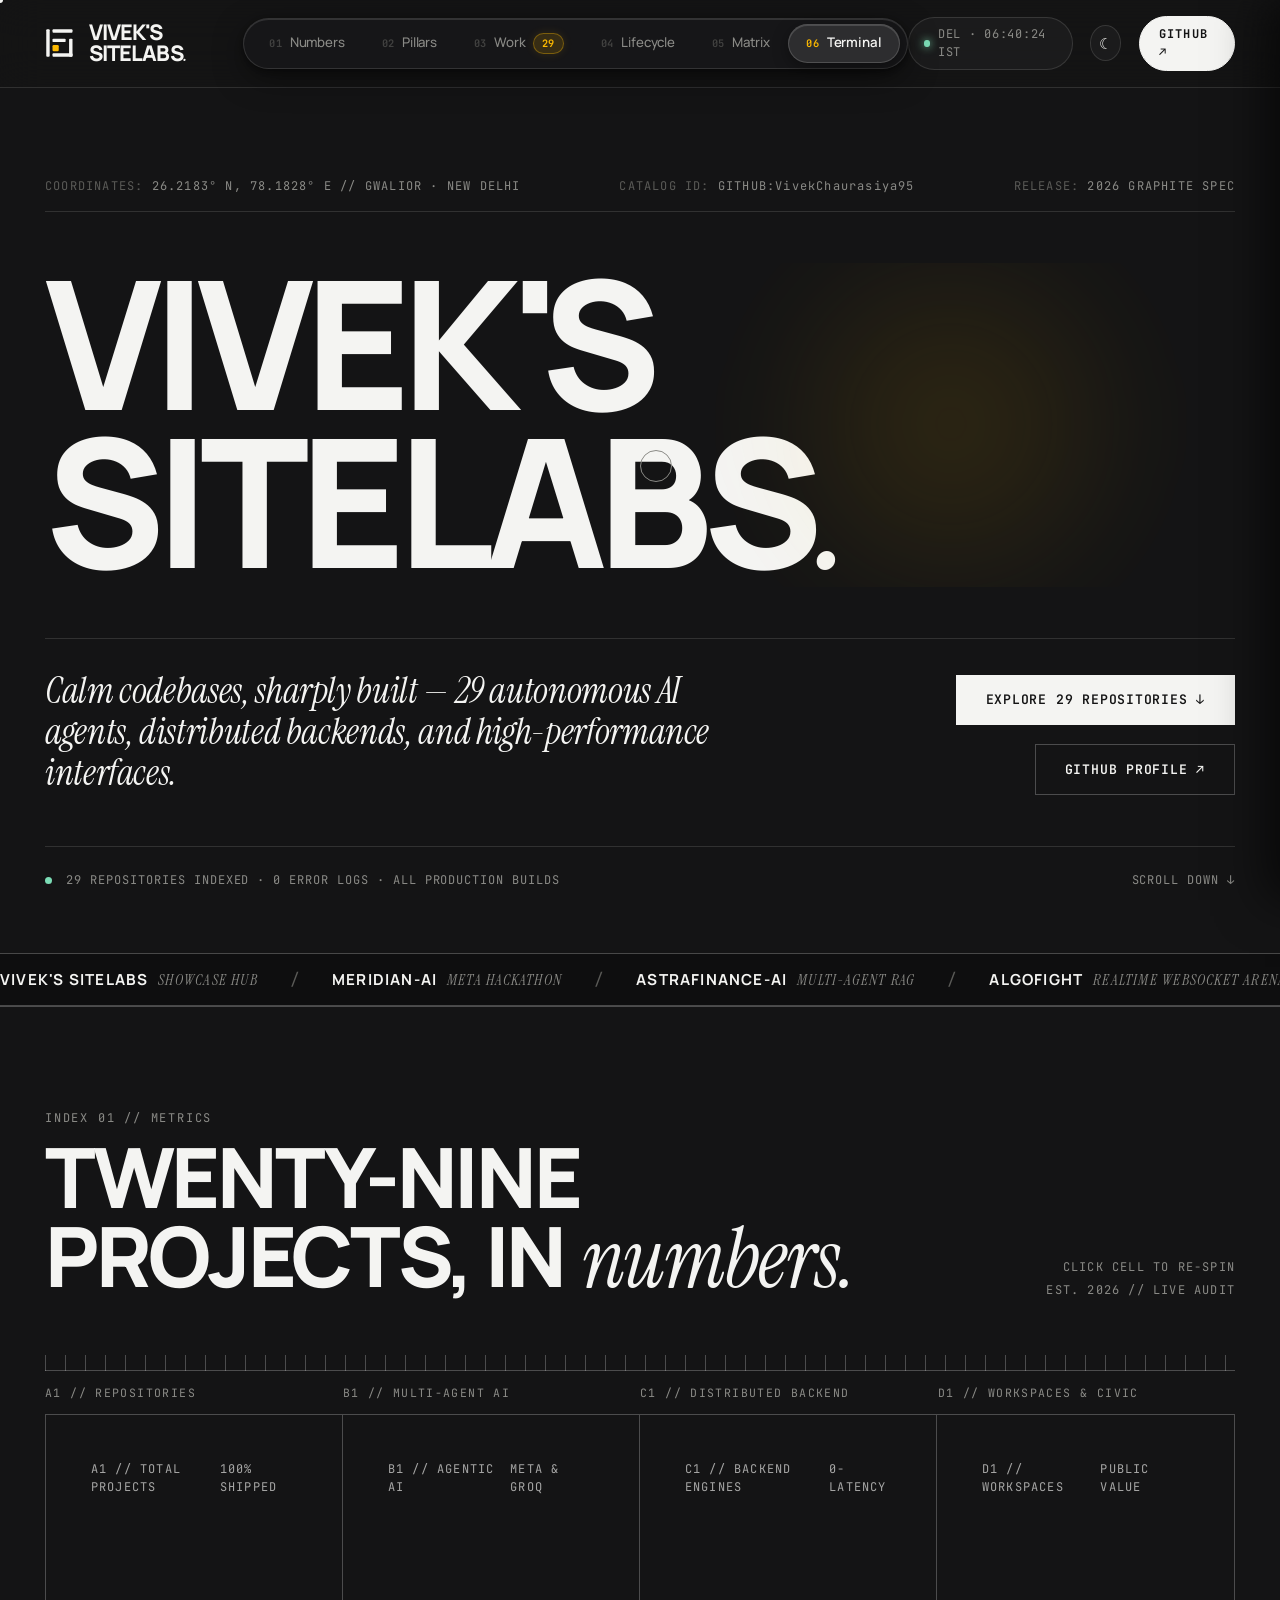
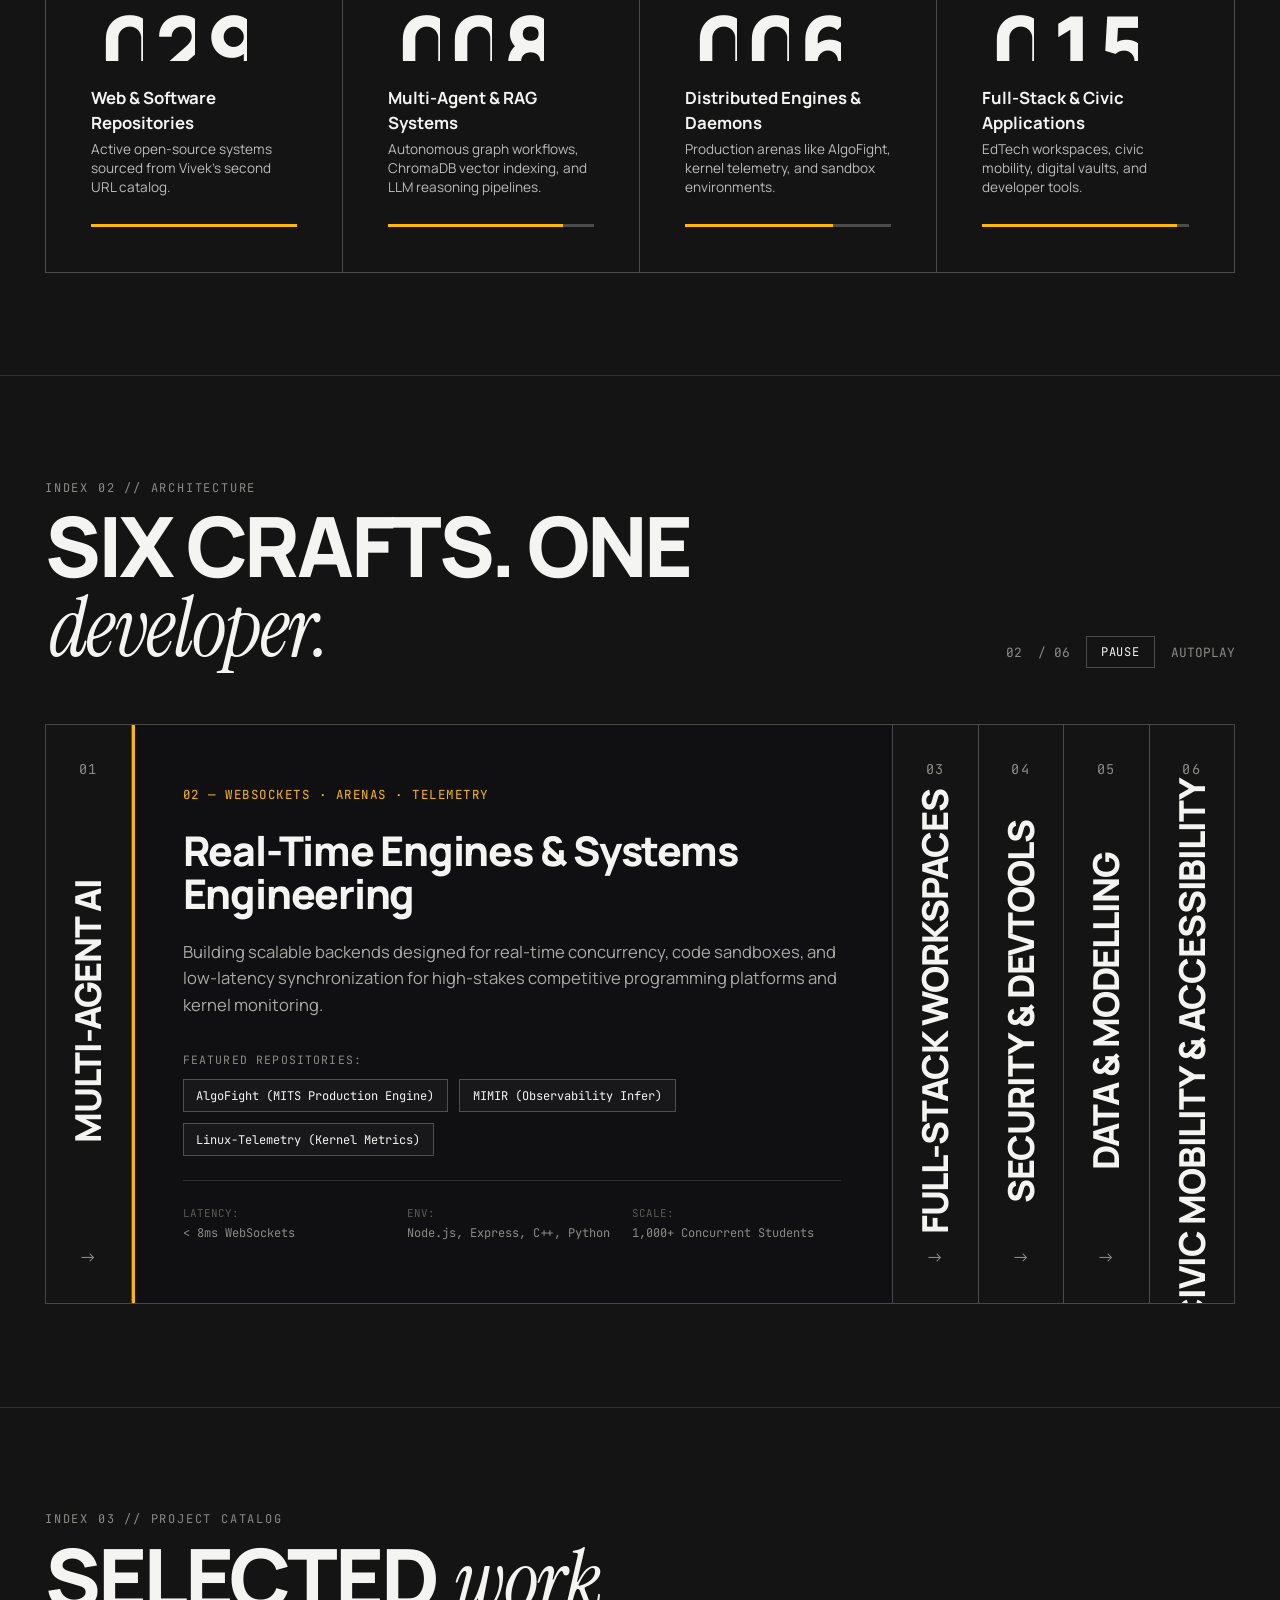
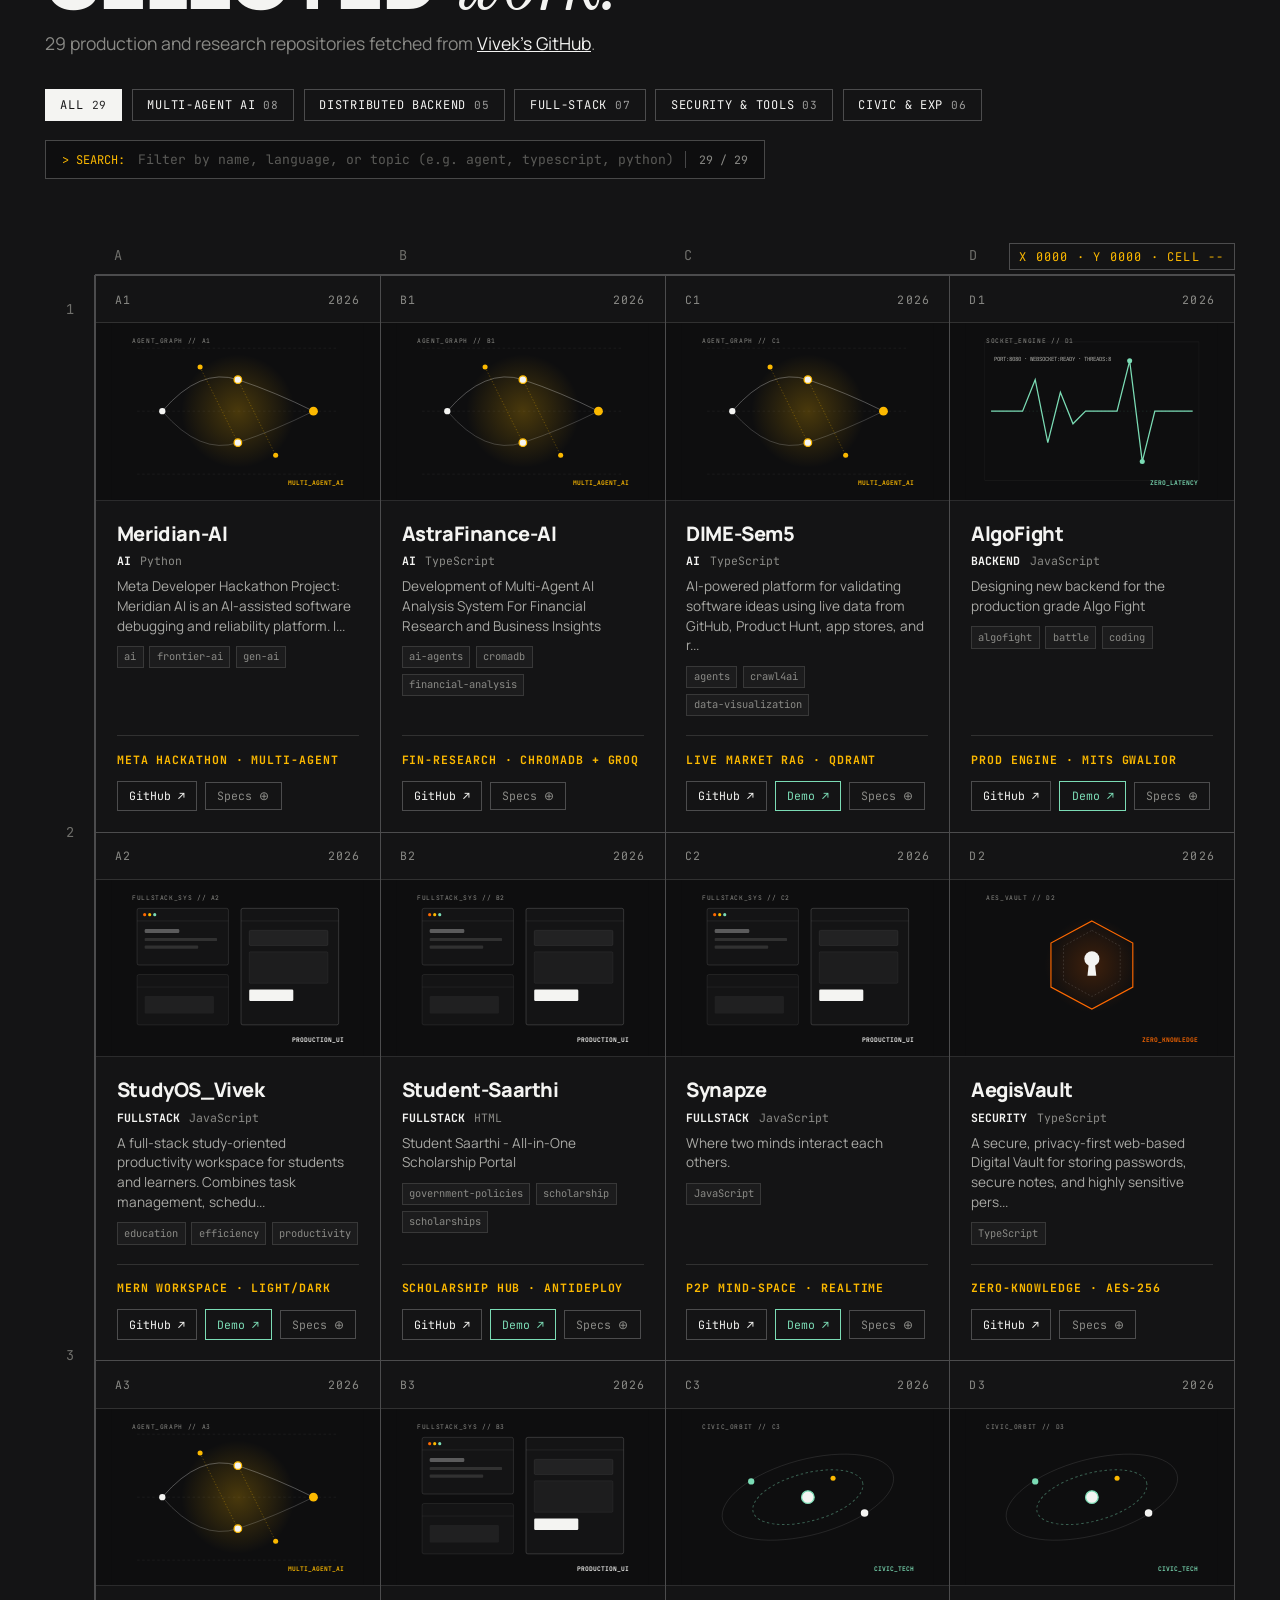
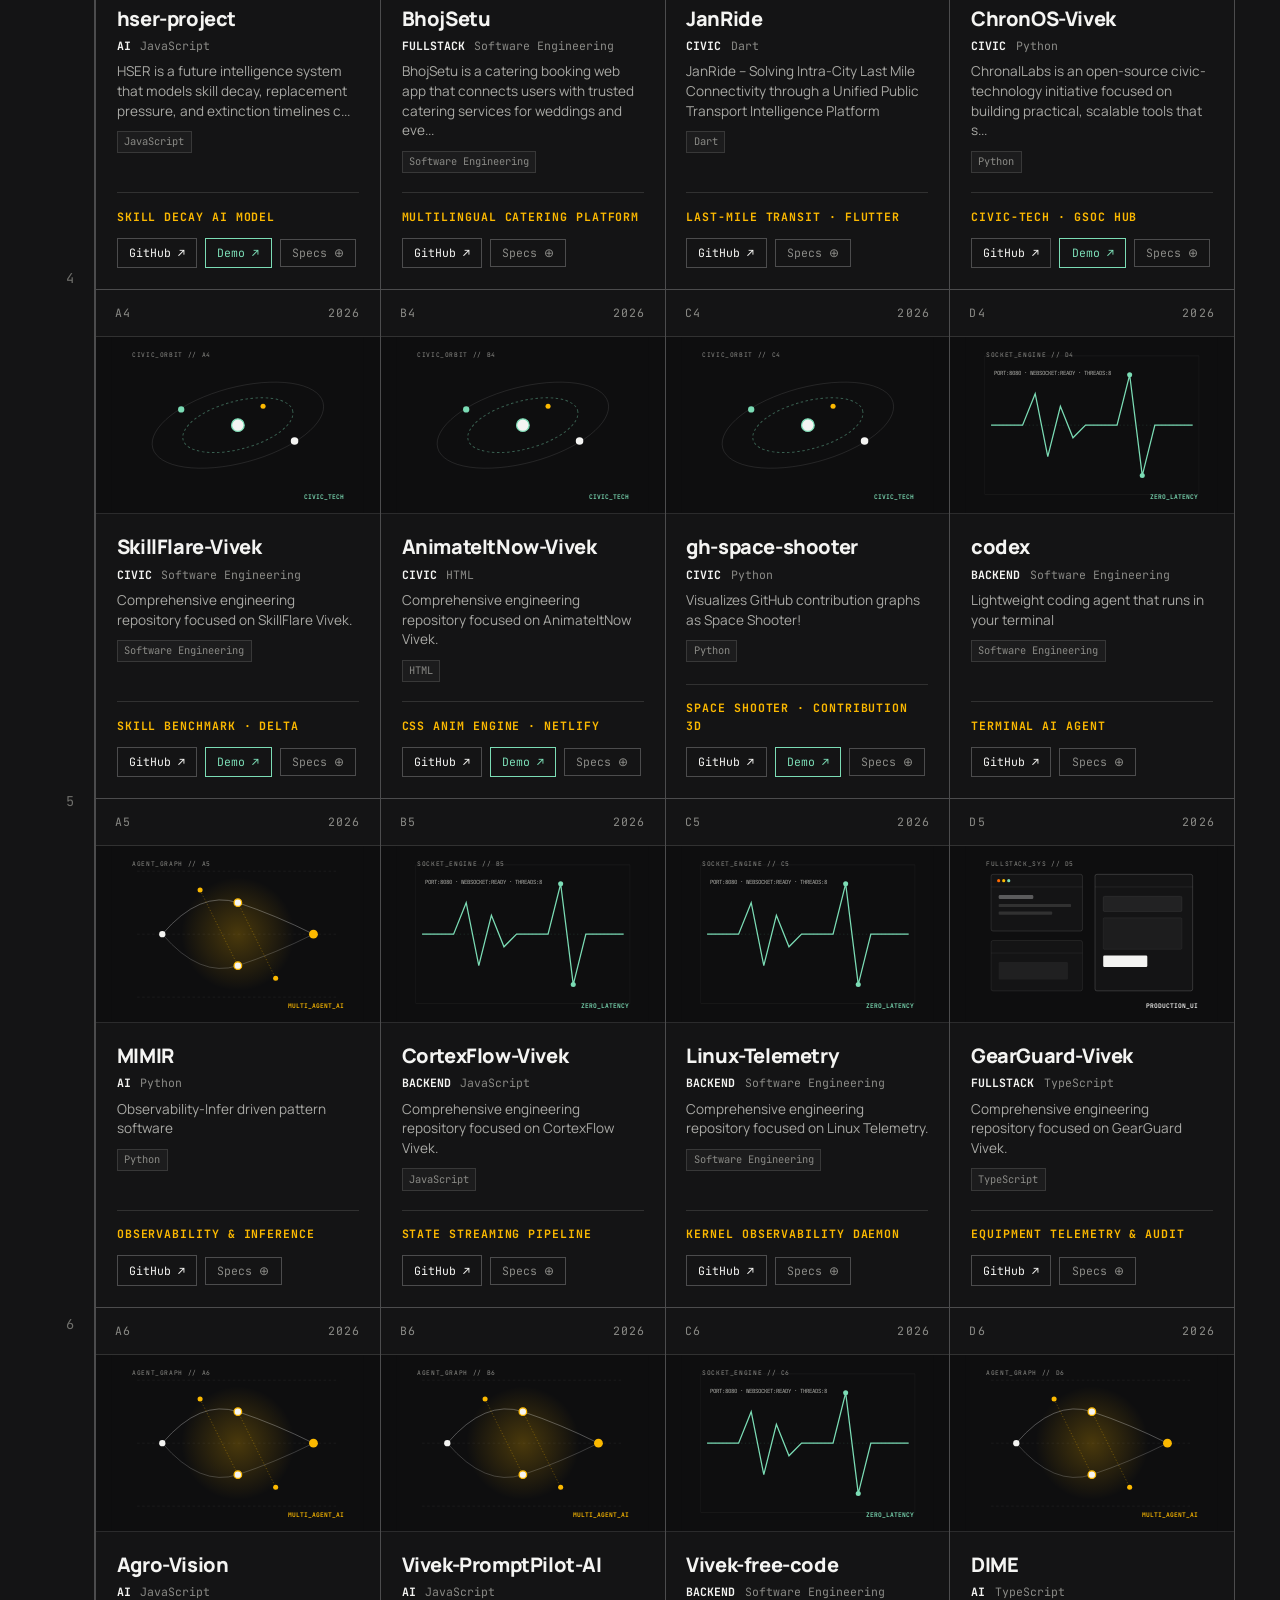
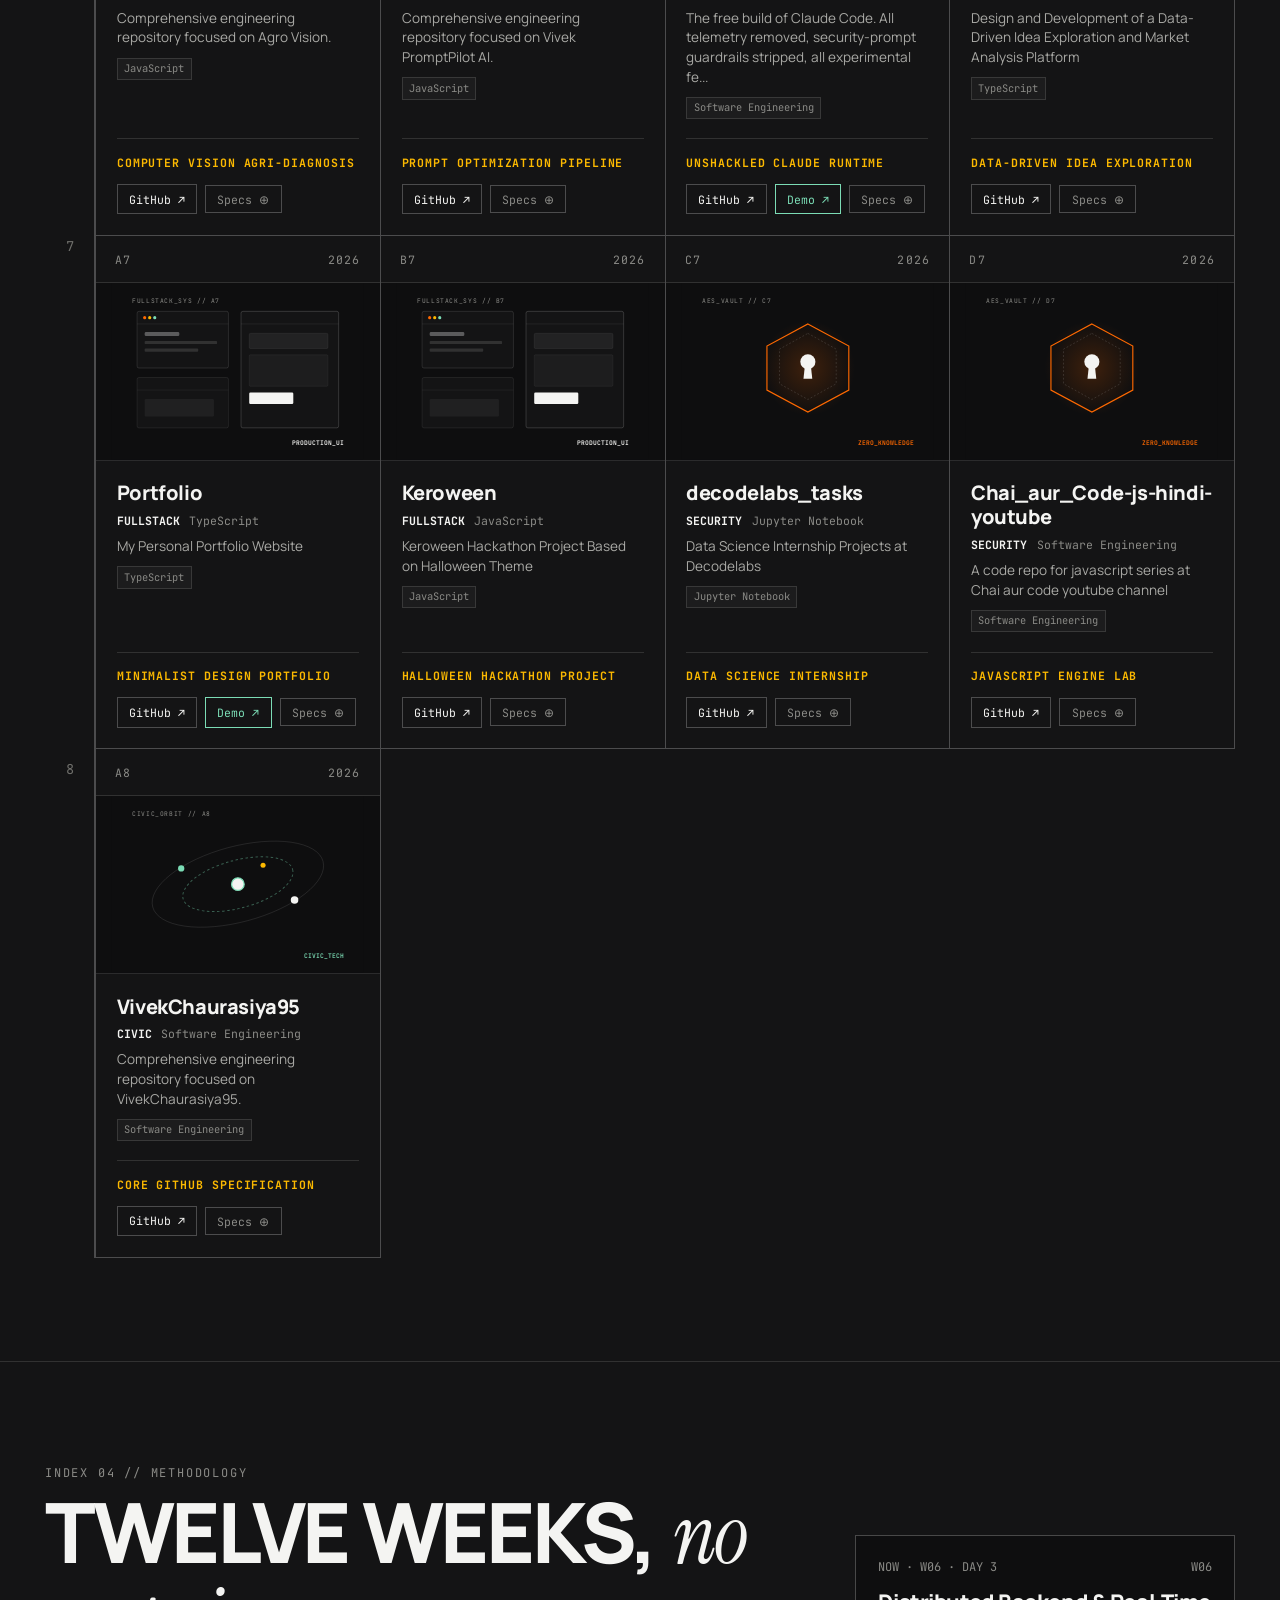
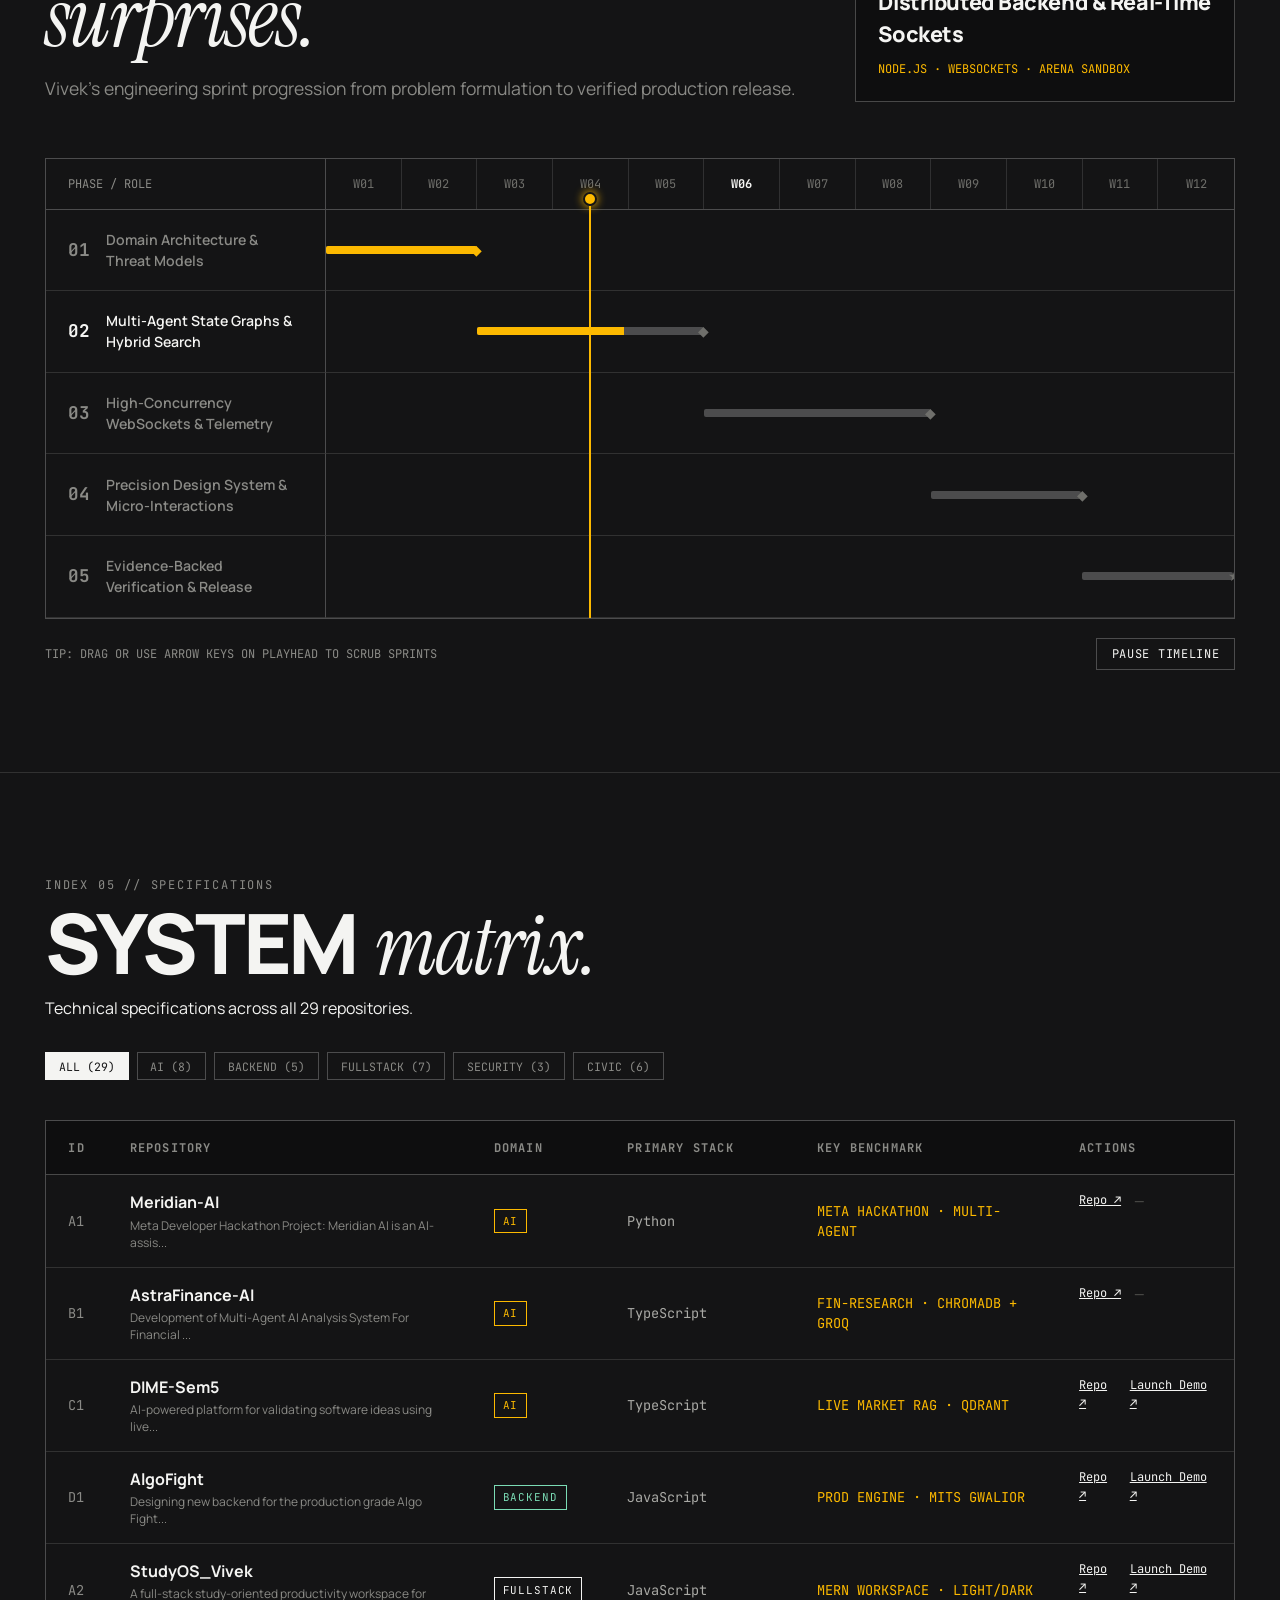
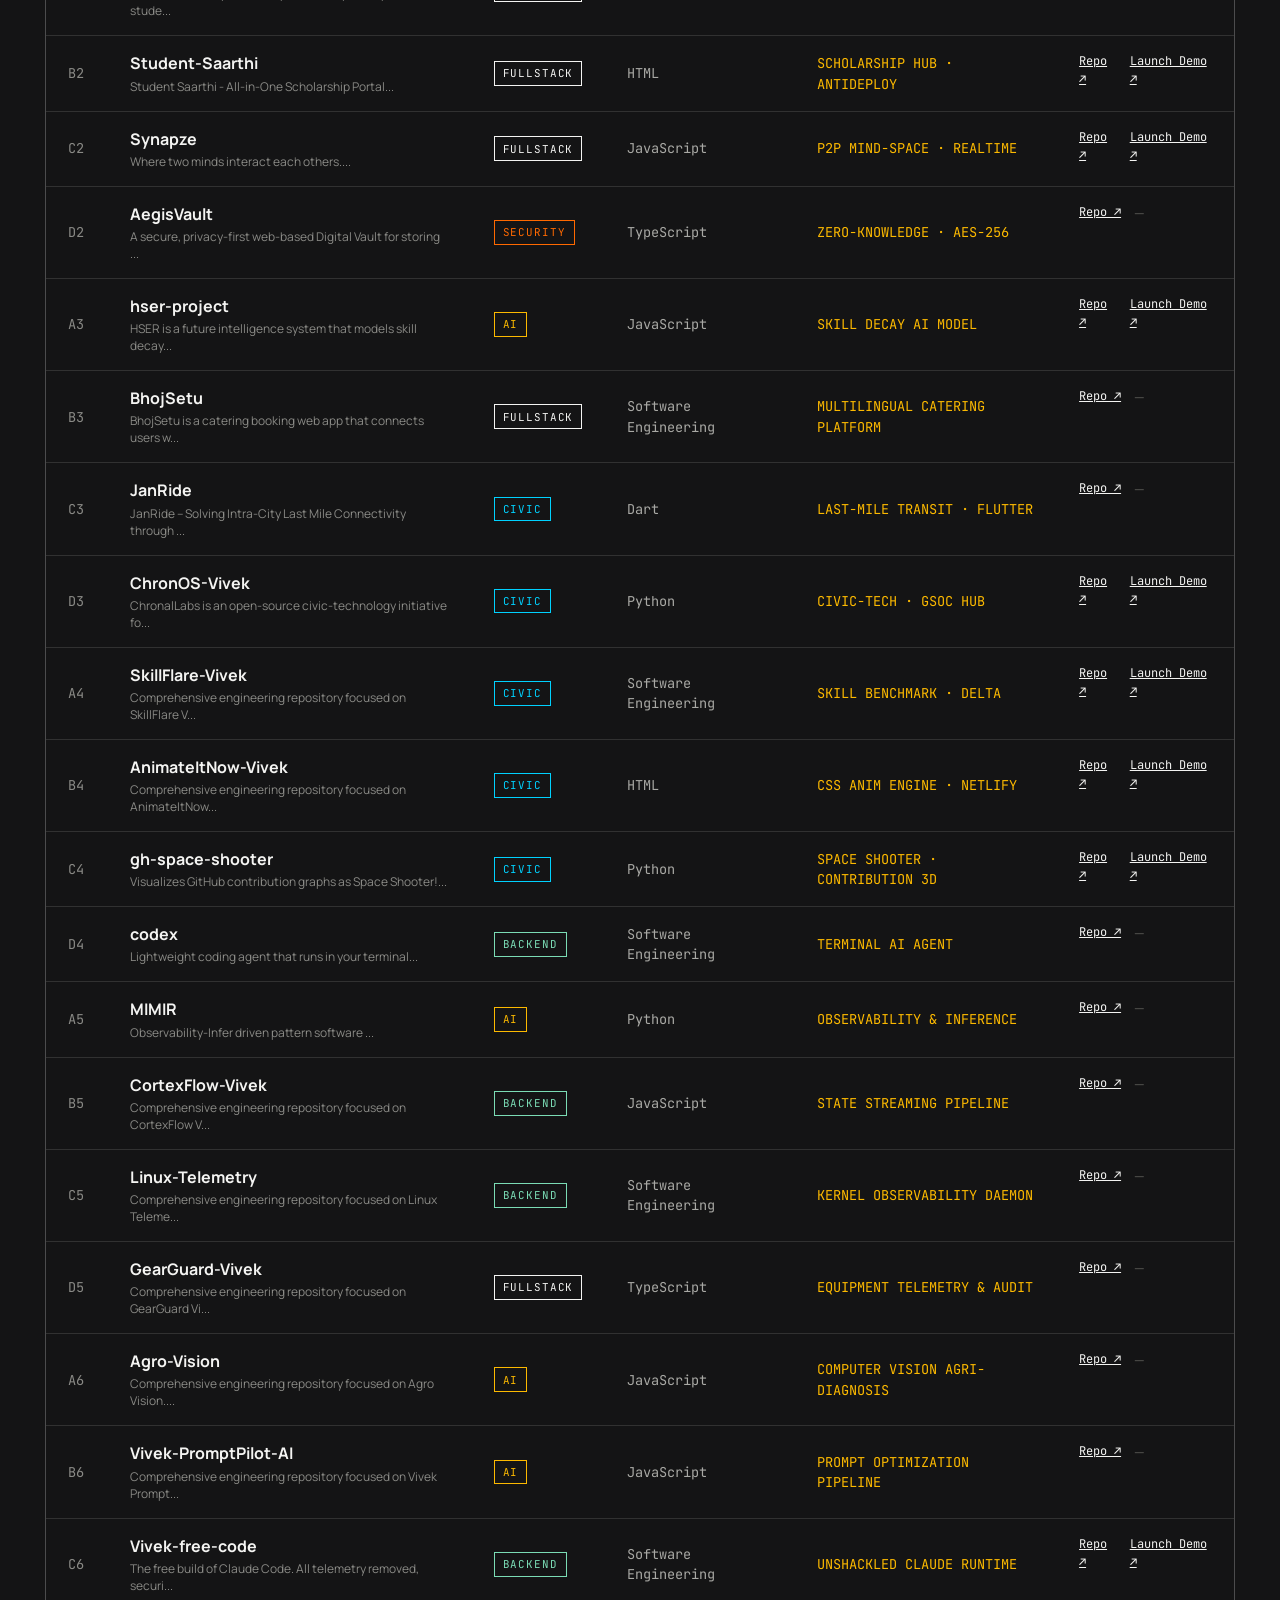
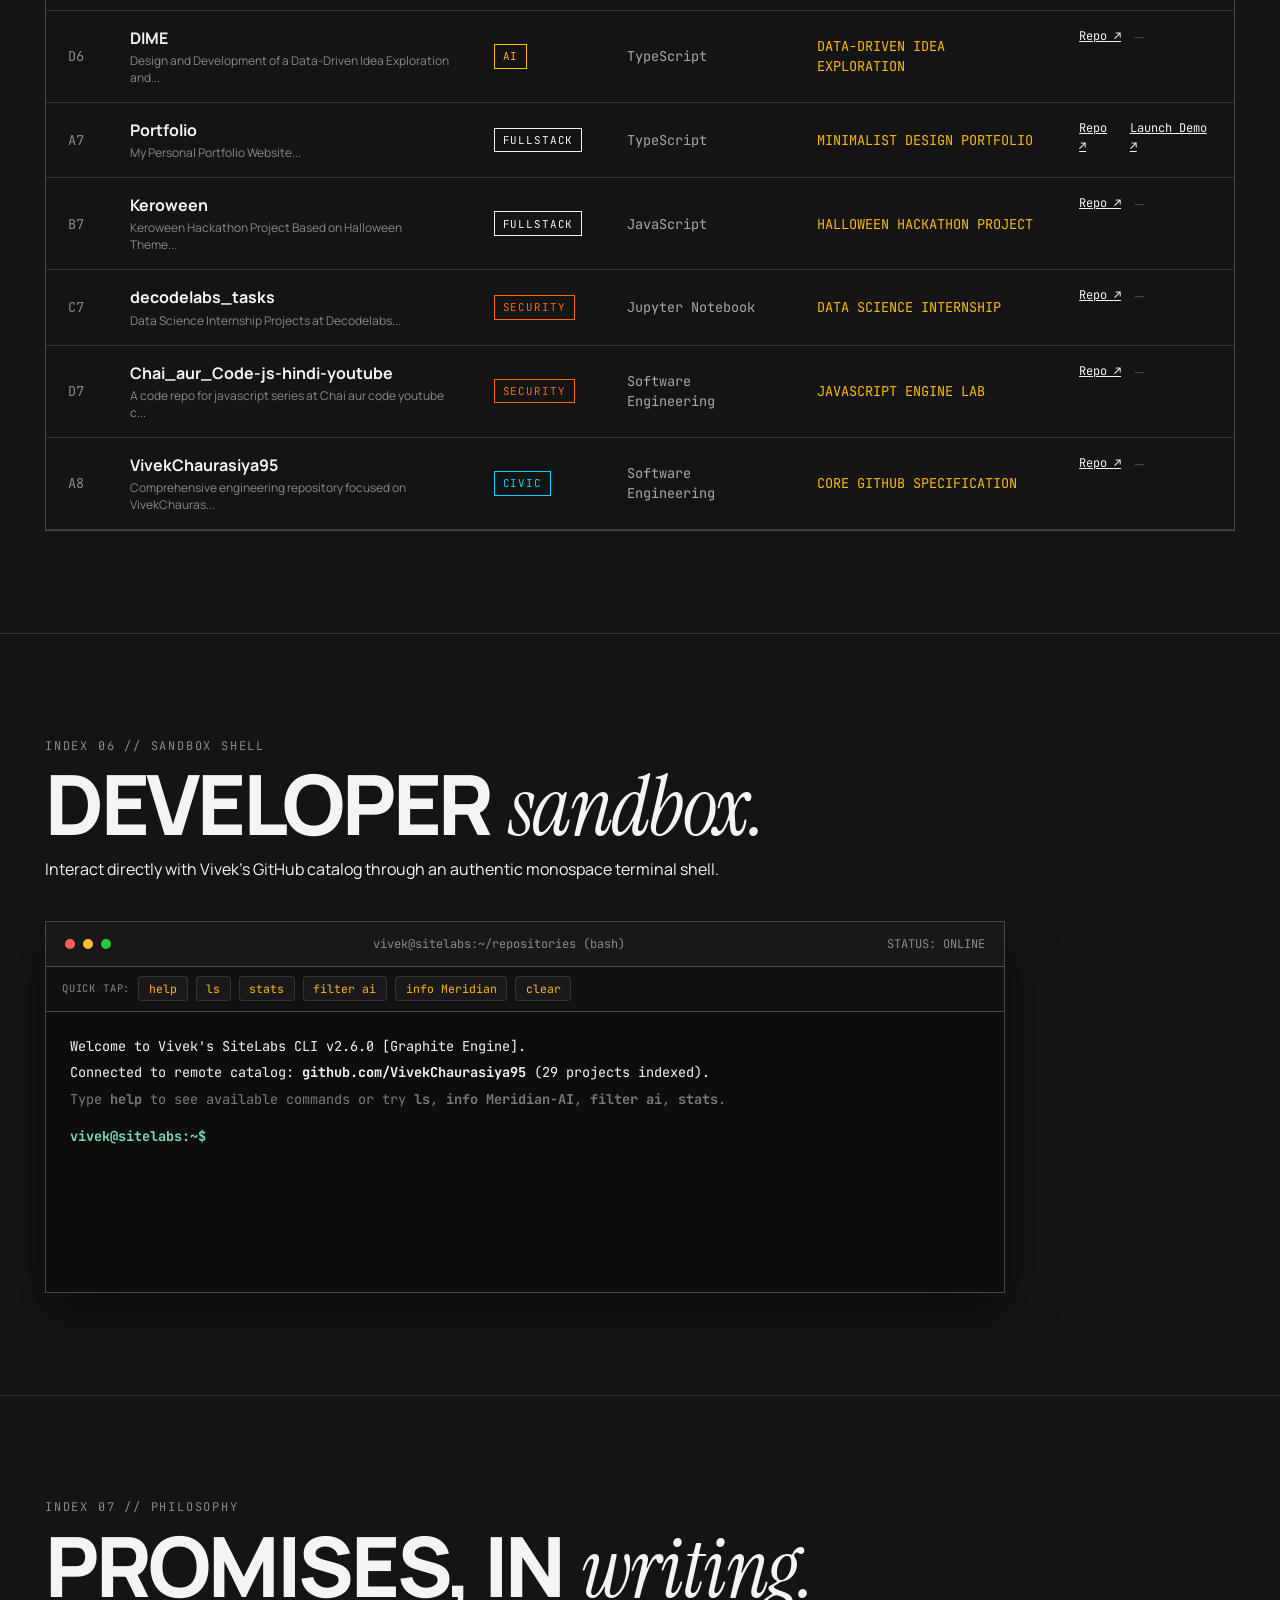
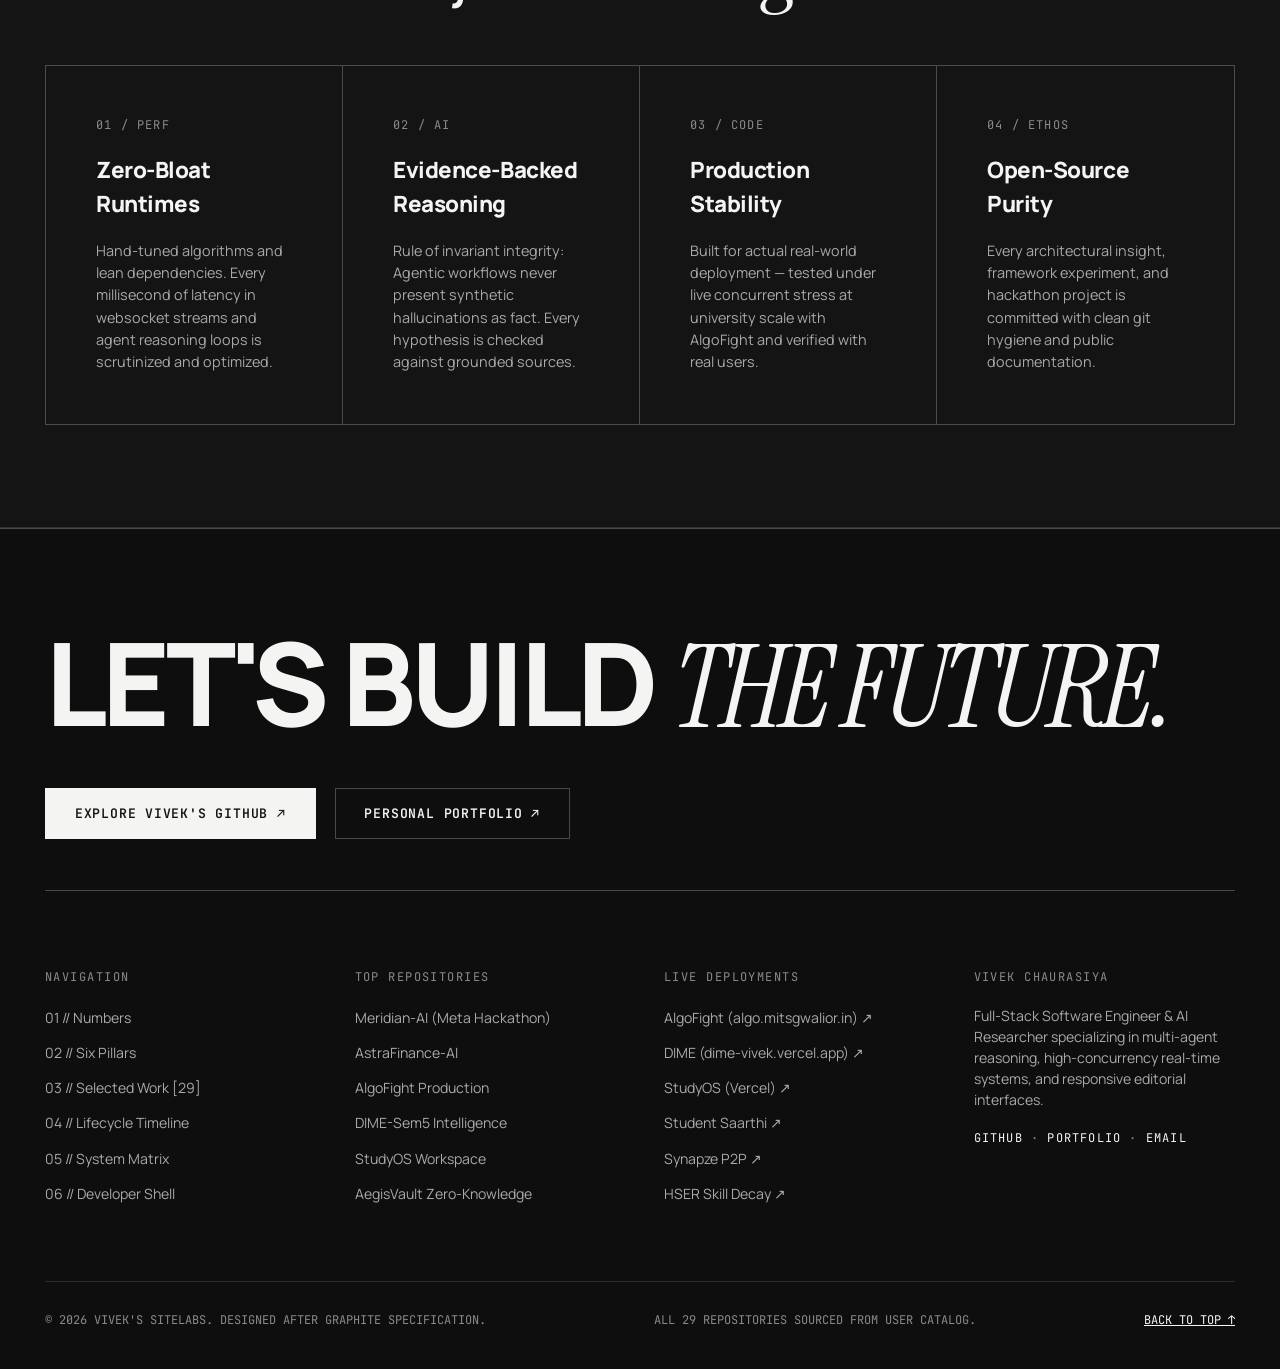
==== commit 97da8d15: "fix(brand): remove AUTONOMOUS SYSTEMS // 2026 subtitle from navbar and mobile drawer logo" ====
--- a/index.html
+++ b/index.html
@@ -206,7 +206,6 @@
           </div>
           <div class="logo-text-group">
             <span class="logo-text">Vivek's SiteLabs<em>.</em></span>
-            <span class="mono logo-sub">AUTONOMOUS SYSTEMS // 2026</span>
           </div>
         </a>
       </div>
@@ -260,7 +259,6 @@
           </svg>
           <div class="logo-text-group">
             <span class="logo-text">Vivek's SiteLabs<em>.</em></span>
-            <span class="mono logo-sub">AUTONOMOUS SYSTEMS // 2026</span>
           </div>
         </div>
         <button type="button" class="nv-mobile-drawer__close" id="mobileNavCloseBtn" aria-label="Close Navigation Menu">✕</button>
--- a/style.css
+++ b/style.css
@@ -78,6 +78,9 @@
   text-rendering: optimizeLegibility;
   -webkit-font-smoothing: antialiased;
   -moz-osx-font-smoothing: grayscale;
+  overflow-x: hidden;
+  width: 100%;
+  max-width: 100vw;
 }
 
 body.site-body {
@@ -86,6 +89,8 @@
   font-family: var(--sans);
   line-height: 1.5;
   overflow-x: hidden;
+  width: 100%;
+  max-width: 100vw;
   position: relative;
   transition: background-color 0.4s var(--settle), color 0.4s var(--settle);
   min-height: 100vh;
@@ -158,6 +163,8 @@
   line-height: 0.95;
   letter-spacing: -0.04em;
   text-transform: uppercase;
+  overflow-wrap: break-word;
+  word-break: break-word;
 }
 
 .h2 em {
@@ -391,6 +398,7 @@
 .logo-text-group {
   display: flex;
   flex-direction: column;
+  justify-content: center;
 }
 
 .logo-text {
@@ -713,6 +721,8 @@
 
 .hd__title-wrap {
   position: relative;
+  overflow: hidden;
+  max-width: 100%;
 }
 
 .hd__title {
@@ -722,6 +732,8 @@
   letter-spacing: -0.05em;
   text-transform: uppercase;
   color: var(--fg);
+  overflow-wrap: break-word;
+  word-break: break-word;
 }
 
 .hd__title em {
@@ -1476,6 +1488,9 @@
   line-height: 1.2;
   cursor: pointer;
   transition: color 0.2s ease;
+  overflow-wrap: break-word;
+  word-break: break-word;
+  hyphens: auto;
 }
 
 .wk__name:hover {
@@ -2690,10 +2705,7 @@
     display: inline-flex;
   }
   .pc__chart {
-    min-width: 680px;
-  }
-  .pc__corner {
-    display: none;
+    min-width: 760px;
   }
   .wk__bp {
     grid-template-columns: 1fr;
@@ -2712,6 +2724,38 @@
     --gut: 1.25rem;
   }
 
+  /* Prevent viewport blowout from atmospheric steam */
+  .hd__title-wrap {
+    overflow: hidden;
+    max-width: 100%;
+  }
+  .hd__steam {
+    width: 260px;
+    height: 260px;
+    right: -20px;
+    top: -10%;
+    filter: blur(30px);
+    opacity: 0.55;
+  }
+
+  /* Robust Headline & Hero responsiveness */
+  .h2 {
+    font-size: clamp(1.8rem, 7.5vw, 2.8rem);
+    line-height: 1.05;
+    word-break: break-word;
+    overflow-wrap: break-word;
+    hyphens: auto;
+  }
+  .hd__title {
+    font-size: clamp(2.4rem, 11vw, 4.2rem);
+    word-break: break-word;
+    overflow-wrap: break-word;
+  }
+  .hd__desc {
+    font-size: 0.95rem;
+    line-height: 1.55;
+    word-break: break-word;
+  }
   .hd__row {
     grid-template-columns: 1fr;
     gap: 1.5rem;
@@ -2730,6 +2774,7 @@
     gap: 0.8rem;
   }
 
+  /* Section Headings */
   .nm__head, .sv__head {
     grid-template-columns: 1fr;
     gap: 1rem;
@@ -2743,6 +2788,18 @@
   }
   .nm__axis {
     display: none;
+  }
+  .nm__cell {
+    border-right: none !important;
+    border-bottom: 1px solid var(--line2);
+    padding: 1.5rem 1.25rem;
+    gap: 2rem;
+  }
+  .nm__cell:last-child {
+    border-bottom: none;
+  }
+  .nm__num {
+    font-size: clamp(2.6rem, 12vw, 3.8rem);
   }
 
   /* Six Pillars Accordion Vertical Mobile Cards */
@@ -2782,6 +2839,9 @@
     writing-mode: horizontal-tb;
     transform: none;
     font-size: 1.15rem;
+    white-space: normal !important;
+    word-break: break-word !important;
+    overflow-wrap: break-word;
   }
   .sv__tarrow {
     transform: rotate(90deg);
@@ -2805,8 +2865,11 @@
     grid-template-columns: 1fr;
     gap: 0.8rem;
   }
-
-  /* Work Grid */
+  .sv__tag {
+    word-break: break-word;
+  }
+
+  /* Work Grid & Mobile Search */
   .wk__filters {
     display: flex;
     flex-wrap: nowrap;
@@ -2823,16 +2886,111 @@
     width: 100%;
     max-width: 100%;
   }
+  #projectSearchInput {
+    font-size: 16px !important; /* Prevent iOS zoom */
+  }
   .wk__grid {
     grid-template-columns: 1fr;
   }
   .wk__cell {
     min-height: auto;
+    width: 100%;
+    min-width: 0;
+  }
+  .wk__name {
+    font-size: 1.15rem;
+    word-break: break-word;
+    overflow-wrap: break-word;
+    hyphens: auto;
+  }
+  .wk__desc {
+    font-size: 0.85rem;
+    line-height: 1.5;
+    word-break: break-word;
+    overflow-wrap: break-word;
+  }
+  .wk__topics {
+    flex-wrap: wrap;
+    gap: 0.35rem;
+  }
+  .wk__topic {
+    max-width: 100%;
+    overflow: hidden;
+    text-overflow: ellipsis;
+    white-space: nowrap;
+  }
+
+  /* Timeline Lifecycle Chart */
+  .pc__chart-wrapper {
+    width: 100%;
+    overflow-x: auto;
+    -webkit-overflow-scrolling: touch;
+  }
+  .pc__chart {
+    min-width: 760px;
+  }
+  .pc__foot {
+    flex-direction: column;
+    align-items: flex-start;
+    gap: 0.8rem;
+  }
+  .pc__foot span {
+    font-size: 0.72rem;
+    word-break: break-word;
   }
 
   /* Matrix Table Mobile */
+  .mx__filter-pills {
+    flex-wrap: nowrap;
+    overflow-x: auto;
+    -webkit-overflow-scrolling: touch;
+    padding-bottom: 0.4rem;
+    gap: 0.4rem;
+    scrollbar-width: none;
+  }
+  .mx__filter-pills::-webkit-scrollbar {
+    display: none;
+  }
+  .mx__table-wrapper {
+    width: 100%;
+    overflow-x: auto;
+    -webkit-overflow-scrolling: touch;
+  }
   .mx__table {
-    min-width: 680px;
+    min-width: 720px;
+  }
+  .mx__btn-name strong {
+    word-break: break-word;
+  }
+
+  /* Interactive Terminal Sandbox */
+  .term__box {
+    width: 100%;
+    max-width: 100%;
+    overflow: hidden;
+  }
+  .term__top-bar {
+    flex-wrap: wrap;
+    gap: 0.5rem;
+    padding: 0.75rem 1rem;
+  }
+  .term__body {
+    padding: 1rem 0.8rem;
+    font-size: 0.78rem;
+  }
+  .term__prompt-row {
+    gap: 0.5rem;
+  }
+  #terminalInput {
+    font-size: 16px !important; /* Prevent iOS zoom */
+  }
+  .term__mobile-cmds {
+    padding: 0.6rem 0.8rem;
+    gap: 0.4rem;
+  }
+  .term__quick-btn {
+    flex-shrink: 0;
+    white-space: nowrap;
   }
 
   /* Promises */
@@ -2842,15 +3000,29 @@
   .pr__card {
     border-right: none;
     border-bottom: 1px solid var(--line2);
+    padding: 1.5rem 1.25rem;
+    word-break: break-word;
   }
   .pr__card:last-child {
     border-bottom: none;
   }
+  .pr__card-title {
+    word-break: break-word;
+    overflow-wrap: break-word;
+  }
 
   /* Footer */
+  .ft__giant-title {
+    font-size: clamp(2.4rem, 11vw, 4.5rem);
+    word-break: break-word;
+    overflow-wrap: break-word;
+  }
   .ft__matrix {
     grid-template-columns: 1fr;
     gap: 2rem;
+  }
+  .ft__col {
+    word-break: break-word;
   }
   .ft__top {
     flex-direction: column;
@@ -2876,6 +3048,7 @@
     align-items: flex-end;
   }
   .modal-drawer {
+    width: 100%;
     max-width: 100%;
     height: 92vh;
     border-left: none;
@@ -2883,6 +3056,7 @@
     border-radius: 16px 16px 0 0;
     transform: translateY(100%);
     box-shadow: 0 -10px 40px rgba(0, 0, 0, 0.6);
+    overflow-y: auto;
   }
   .modal-backdrop.is-open .modal-drawer {
     transform: translateY(0);
@@ -2894,50 +3068,124 @@
   .modal-body {
     padding: 1.4rem;
   }
+  .modal-title-row {
+    flex-direction: column;
+    align-items: flex-start;
+    gap: 0.6rem;
+  }
+  .modal-title {
+    font-size: clamp(1.4rem, 6.5vw, 1.9rem);
+    word-break: break-word;
+    overflow-wrap: break-word;
+    line-height: 1.15;
+  }
+  .modal-clone-box {
+    flex-direction: column;
+    align-items: stretch;
+    gap: 0.5rem;
+    padding: 0.8rem;
+  }
+  .clone-code {
+    word-break: break-all;
+    white-space: normal;
+    font-size: 0.74rem;
+  }
+  .modal-actions {
+    flex-direction: column;
+    width: 100%;
+    gap: 0.6rem;
+  }
+  .modal-actions .btn {
+    width: 100%;
+    justify-content: center;
+  }
+  .spec-row {
+    flex-wrap: wrap;
+    gap: 0.3rem;
+  }
 }
 
 @media (max-width: 480px) {
   :root {
-    --gut: 1rem;
-  }
-
-  .hd__title {
-    font-size: clamp(2.1rem, 11vw, 3.4rem);
-    line-height: 1;
-    letter-spacing: -0.04em;
-  }
-  .hd__meta-top {
-    font-size: 0.64rem;
+    --gut: 0.95rem;
+  }
+
+  .nv {
+    padding: 0.7rem 0.9rem;
+    min-height: 58px;
+  }
+  .logo-sub {
+    display: none;
   }
   .logo-text {
-    font-size: 1.15rem;
-  }
-  .logo-sub {
-    font-size: 0.58rem;
+    font-size: 1.1rem;
   }
   .site-emblem {
-    width: 26px;
-    height: 26px;
+    width: 24px;
+    height: 24px;
   }
   .nv__cta-link {
     display: none;
   }
-  .nv {
-    padding: 0.75rem 1rem;
-    min-height: 62px;
-  }
   .nv__right {
-    gap: 0.5rem;
-  }
+    gap: 0.45rem;
+  }
+
   .hd__inner {
-    padding: 24px 1rem 36px;
+    padding: 20px 0.8rem 32px;
+    gap: 1.6rem;
+  }
+  .hd__title {
+    font-size: clamp(2rem, 10vw, 3rem);
+    line-height: 1.02;
+    letter-spacing: -0.04em;
+  }
+  .hd__meta-top {
+    font-size: 0.62rem;
+    gap: 0.6rem;
   }
   .btn {
-    padding: 0.8rem 1.2rem;
-    font-size: 0.84rem;
+    padding: 0.75rem 1.1rem;
+    font-size: 0.82rem;
+  }
+  .h2 {
+    font-size: clamp(1.6rem, 7.2vw, 2.3rem);
+    line-height: 1.08;
   }
   .ft__giant-title {
-    font-size: clamp(2.2rem, 10.5vw, 3.6rem);
-  }
-}
-
+    font-size: clamp(2rem, 10vw, 3.2rem);
+  }
+  .term__body {
+    min-height: 240px;
+    padding: 0.85rem 0.7rem;
+  }
+}
+
+@media (max-width: 360px) {
+  :root {
+    --gut: 0.75rem;
+  }
+
+  .logo-text {
+    font-size: 0.95rem;
+  }
+  .site-emblem {
+    width: 22px;
+    height: 22px;
+  }
+  .theme-toggle, .nv__mobile-btn {
+    width: 34px;
+    height: 34px;
+  }
+  .hd__title {
+    font-size: 1.85rem;
+  }
+  .h2 {
+    font-size: 1.5rem;
+  }
+  .btn {
+    padding: 0.65rem 0.9rem;
+    font-size: 0.78rem;
+  }
+}
+
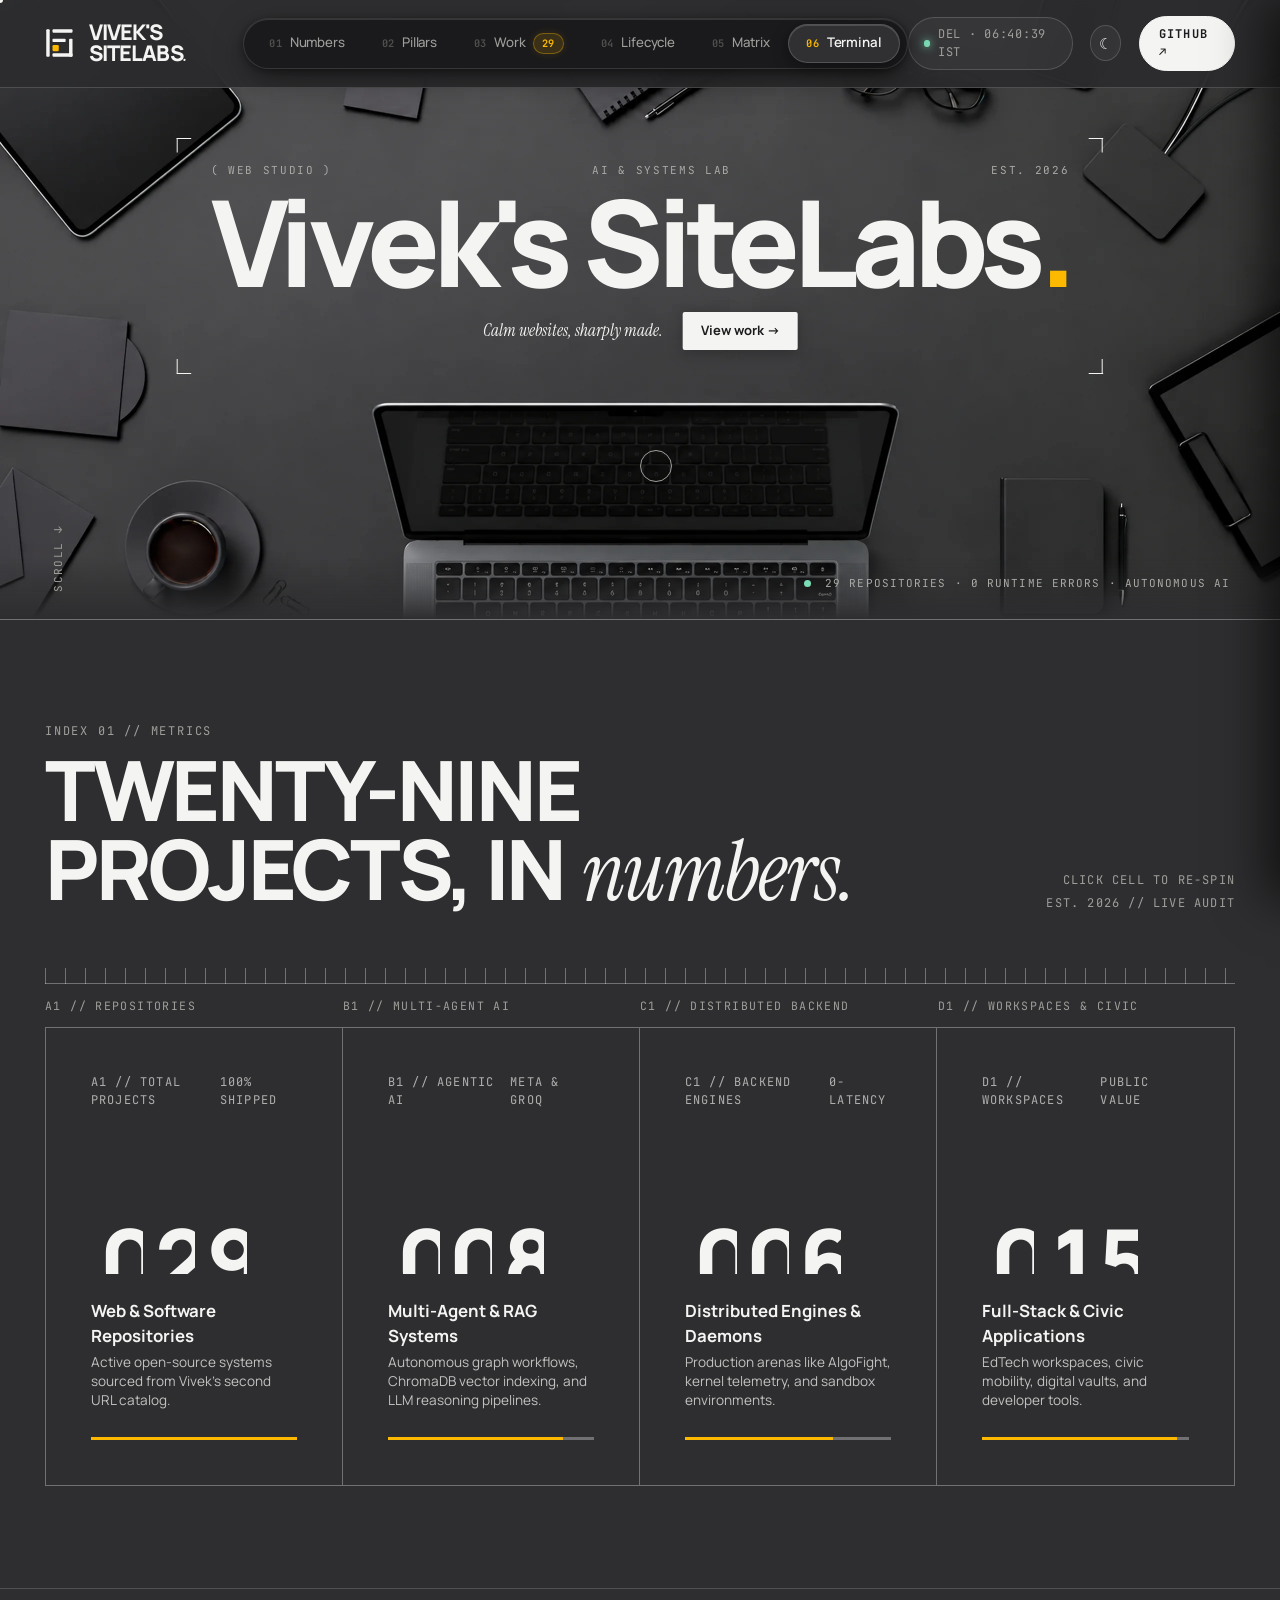
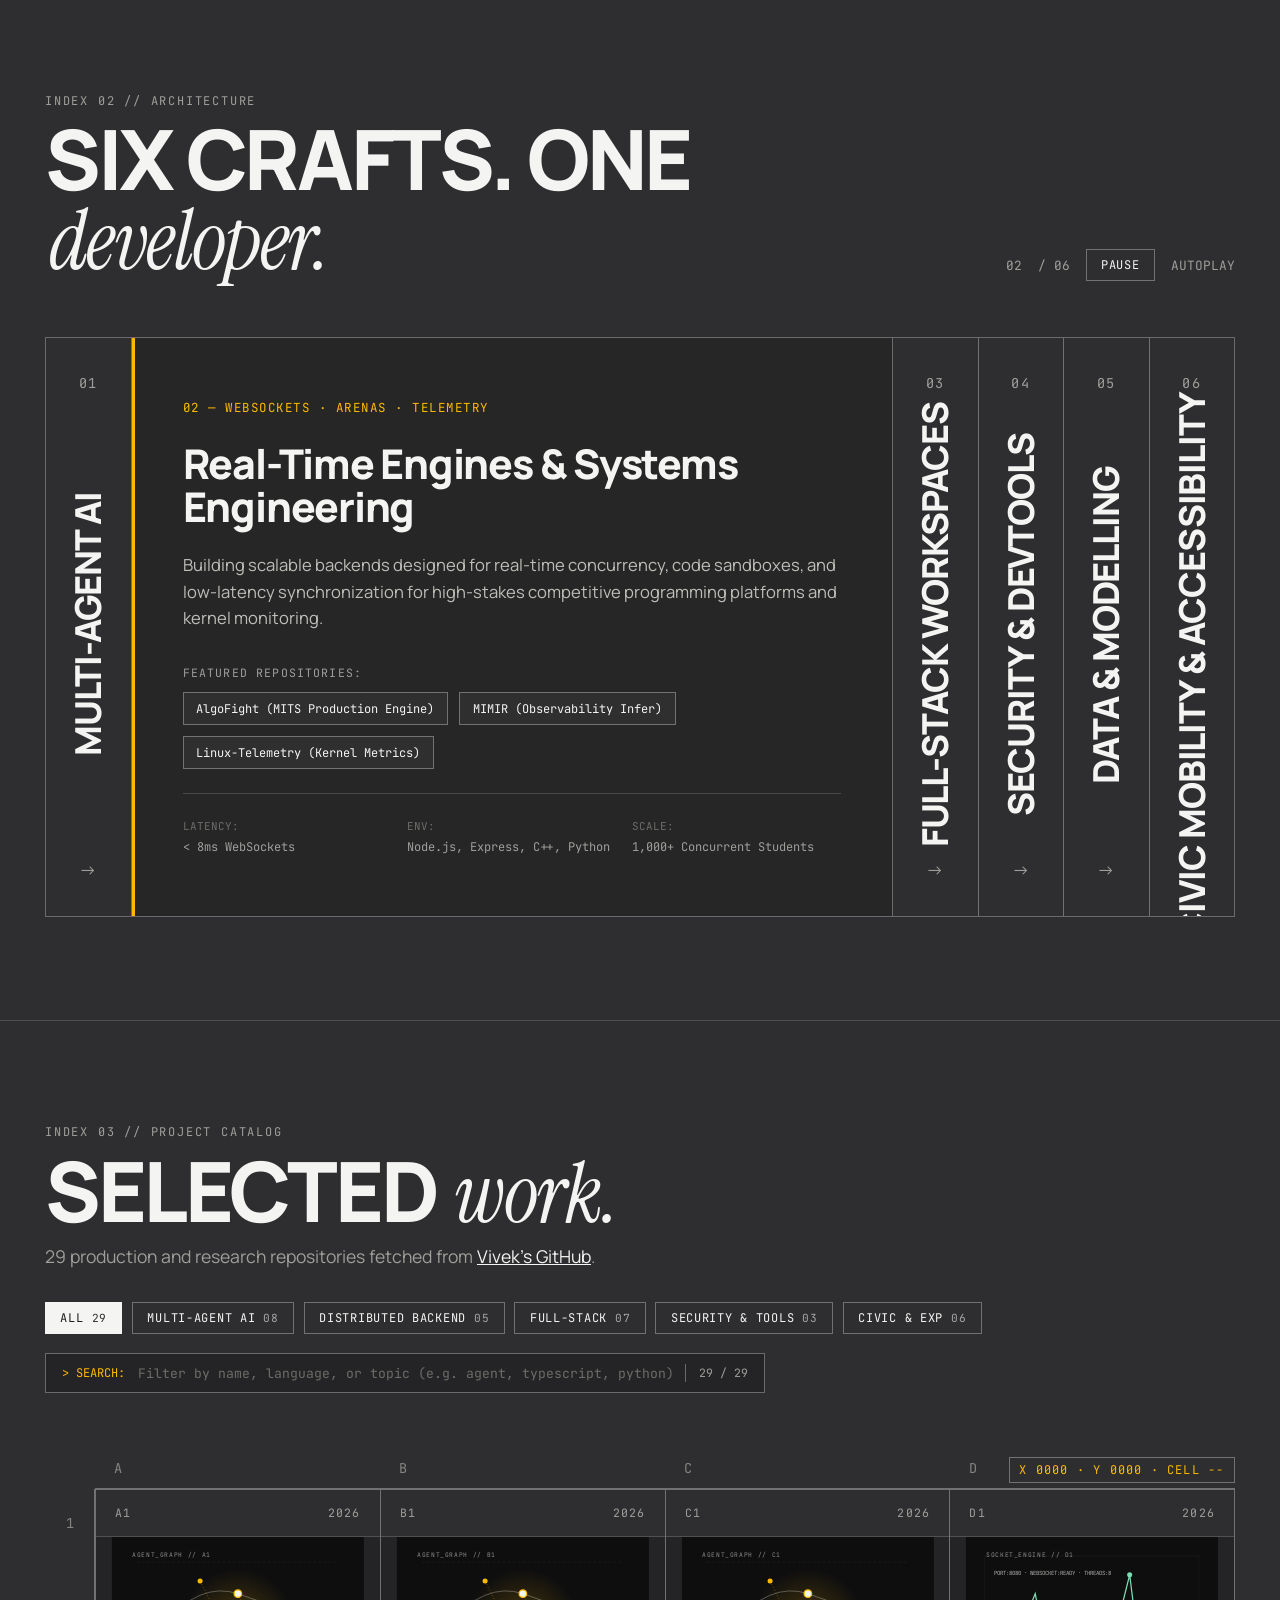
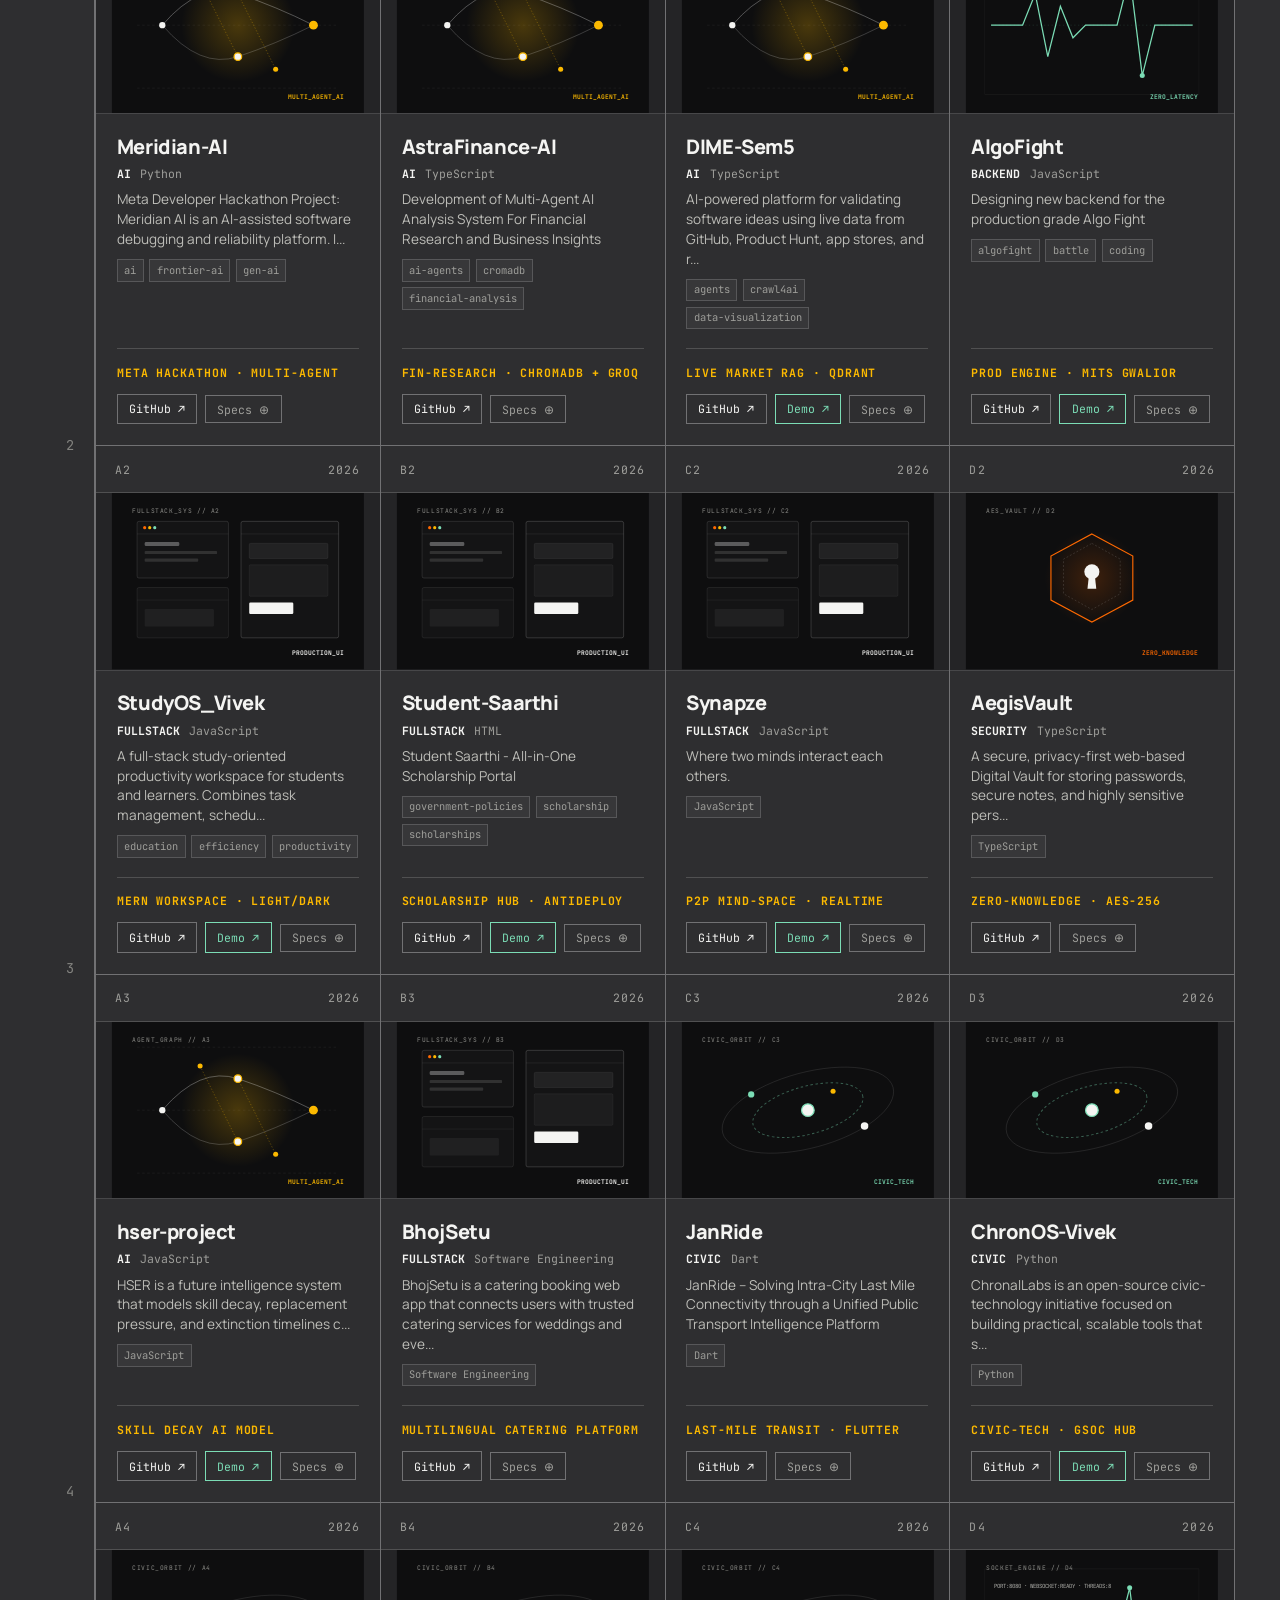
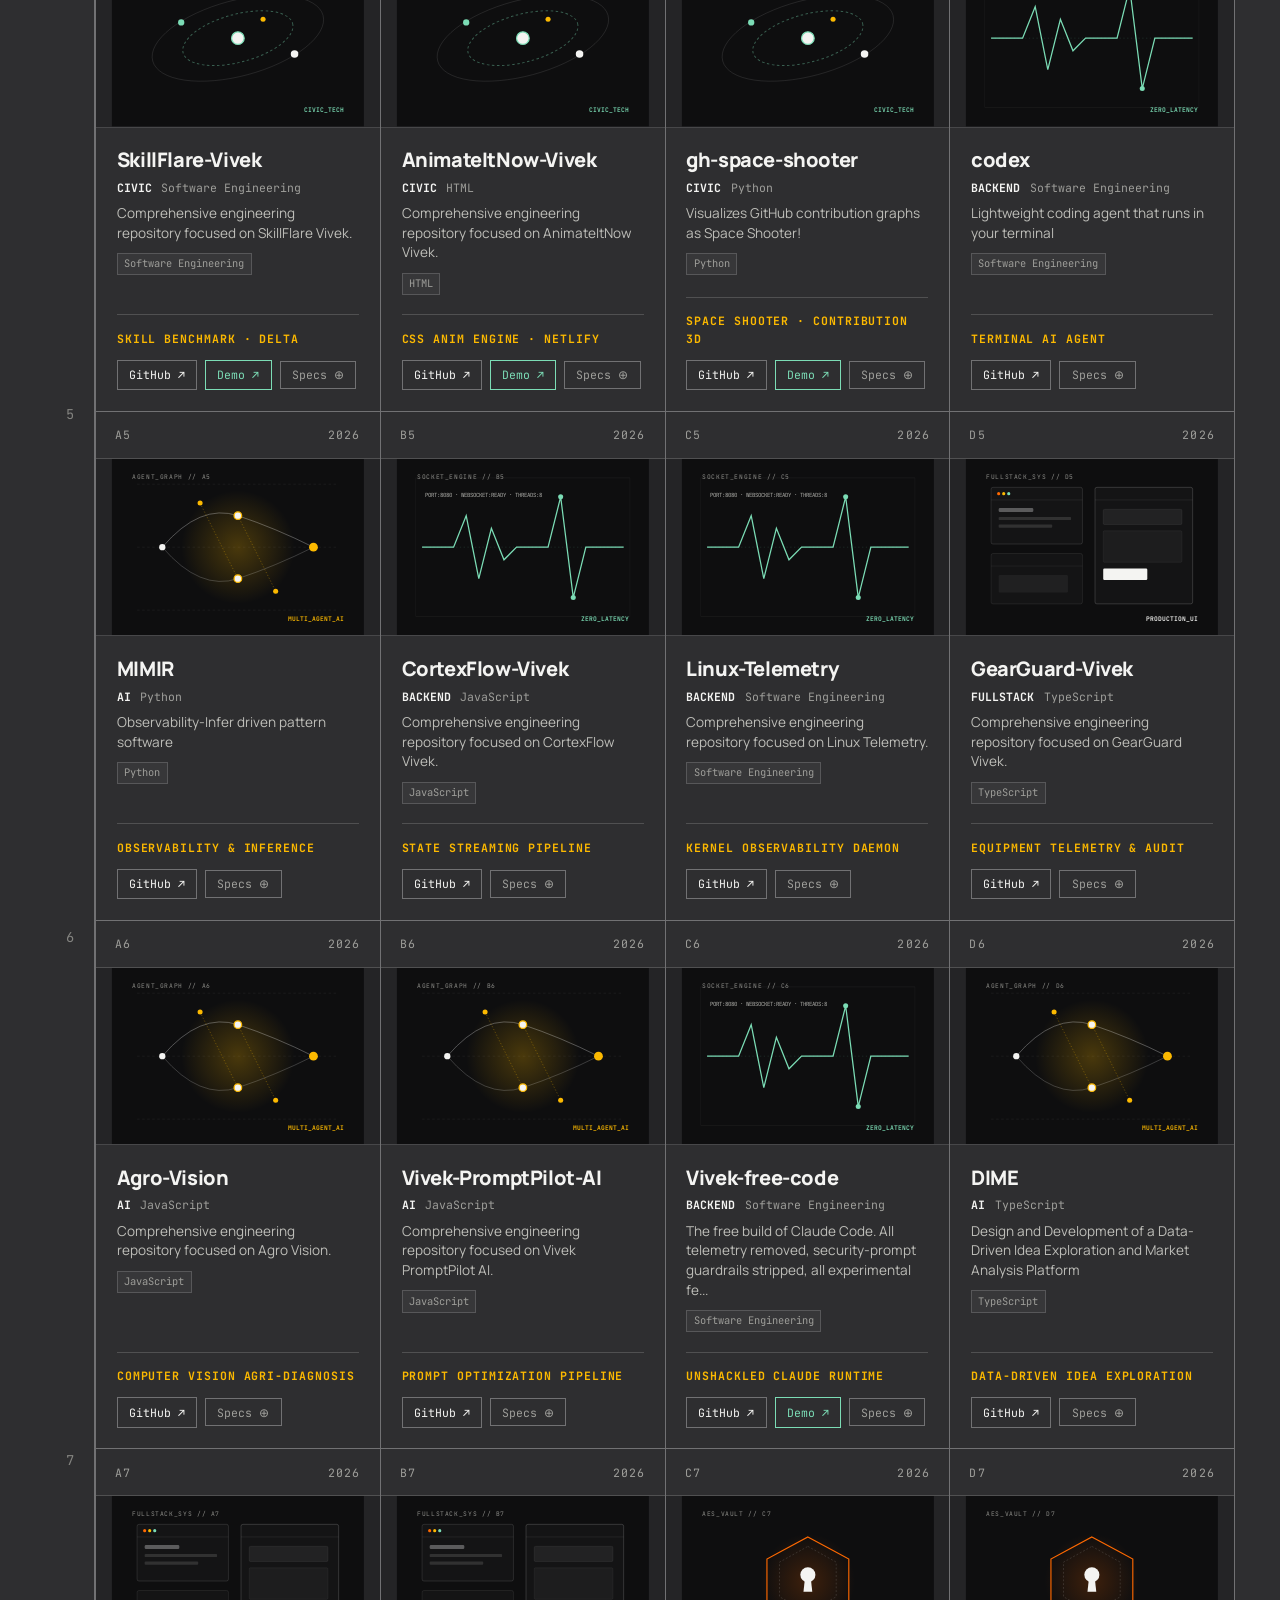
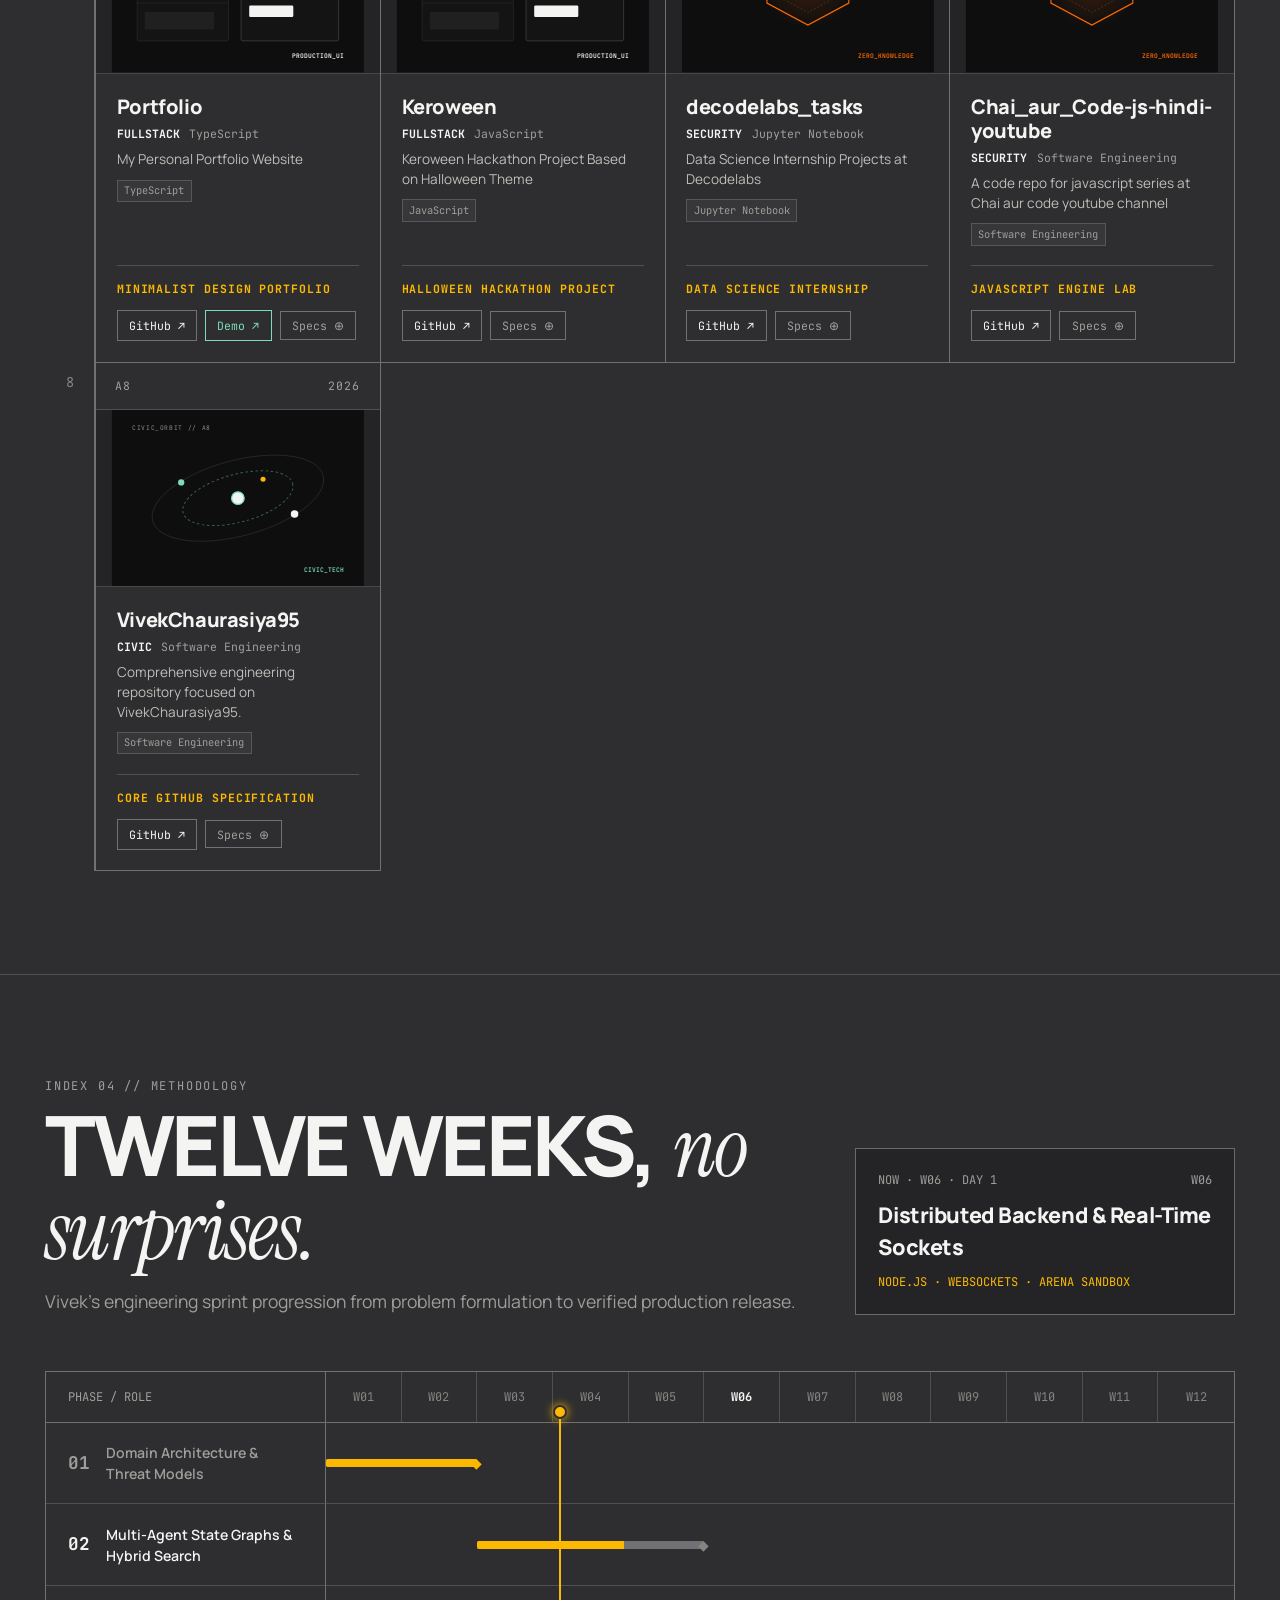
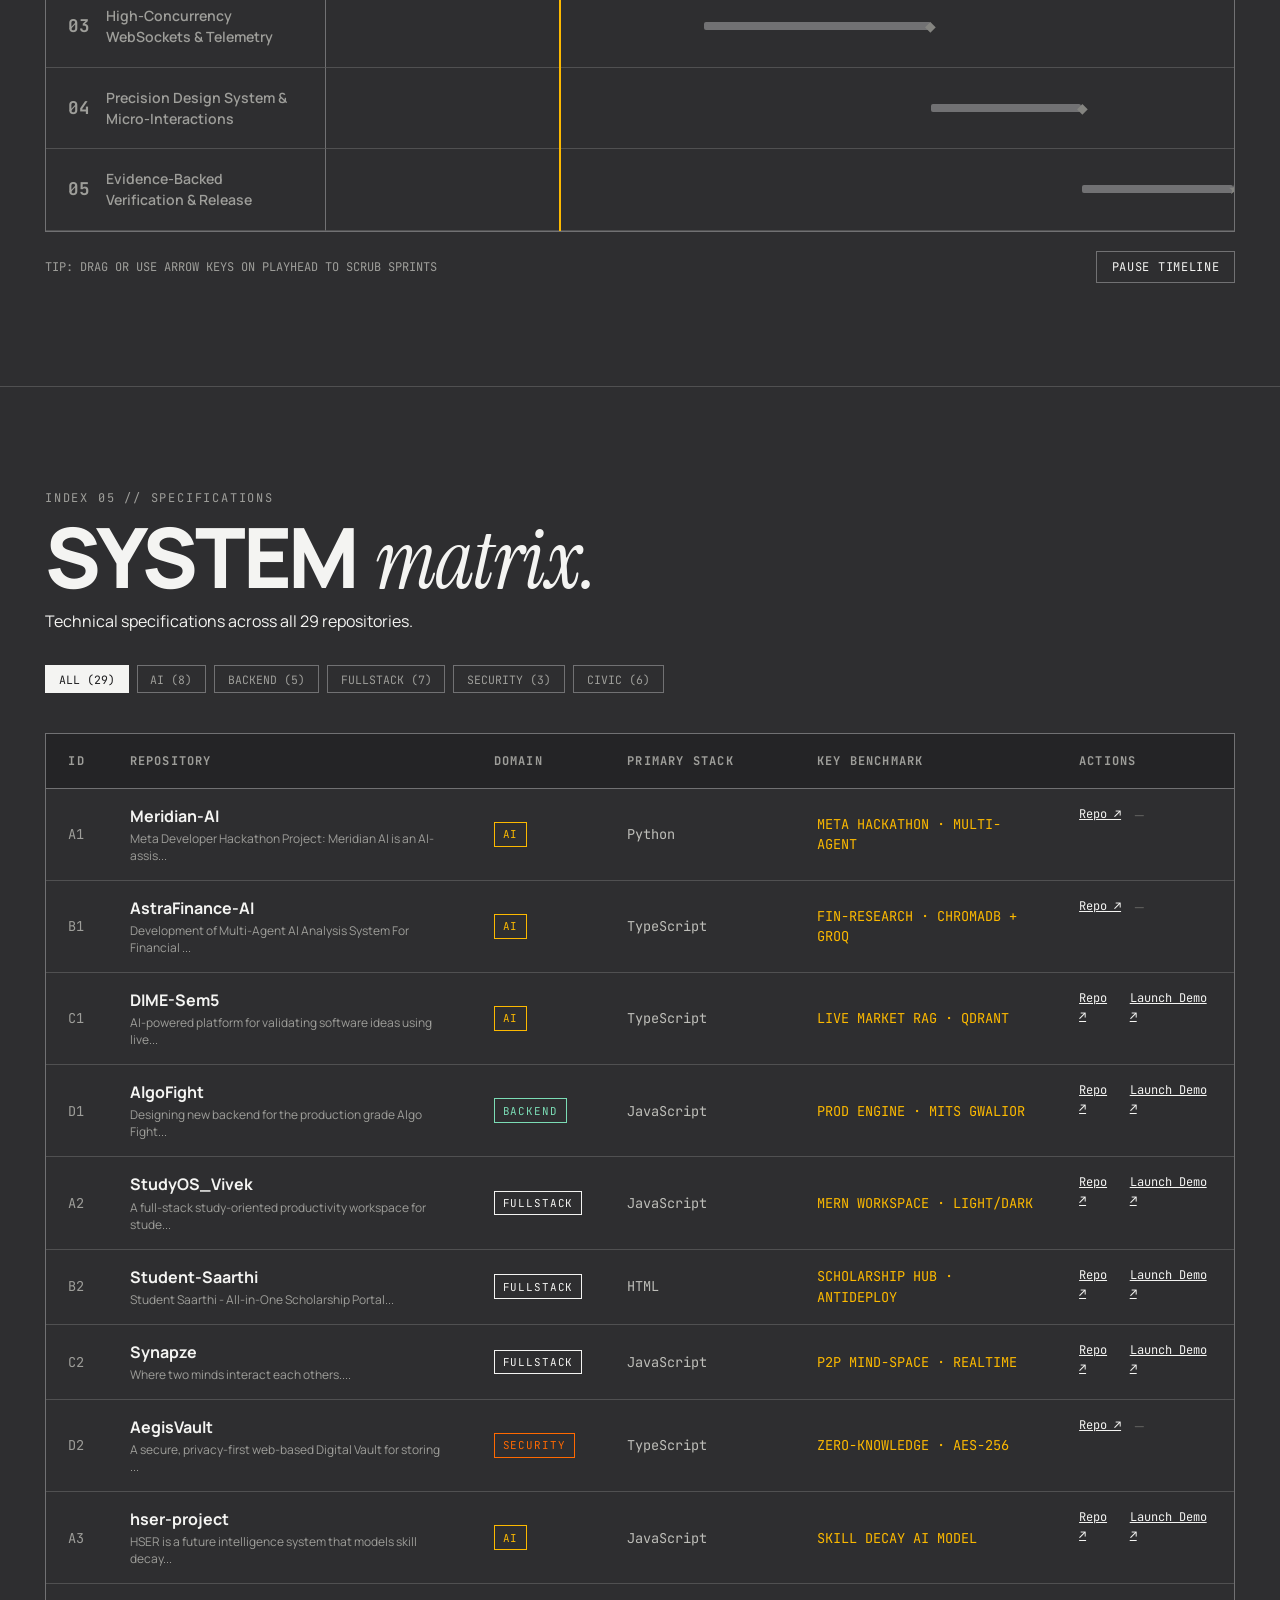
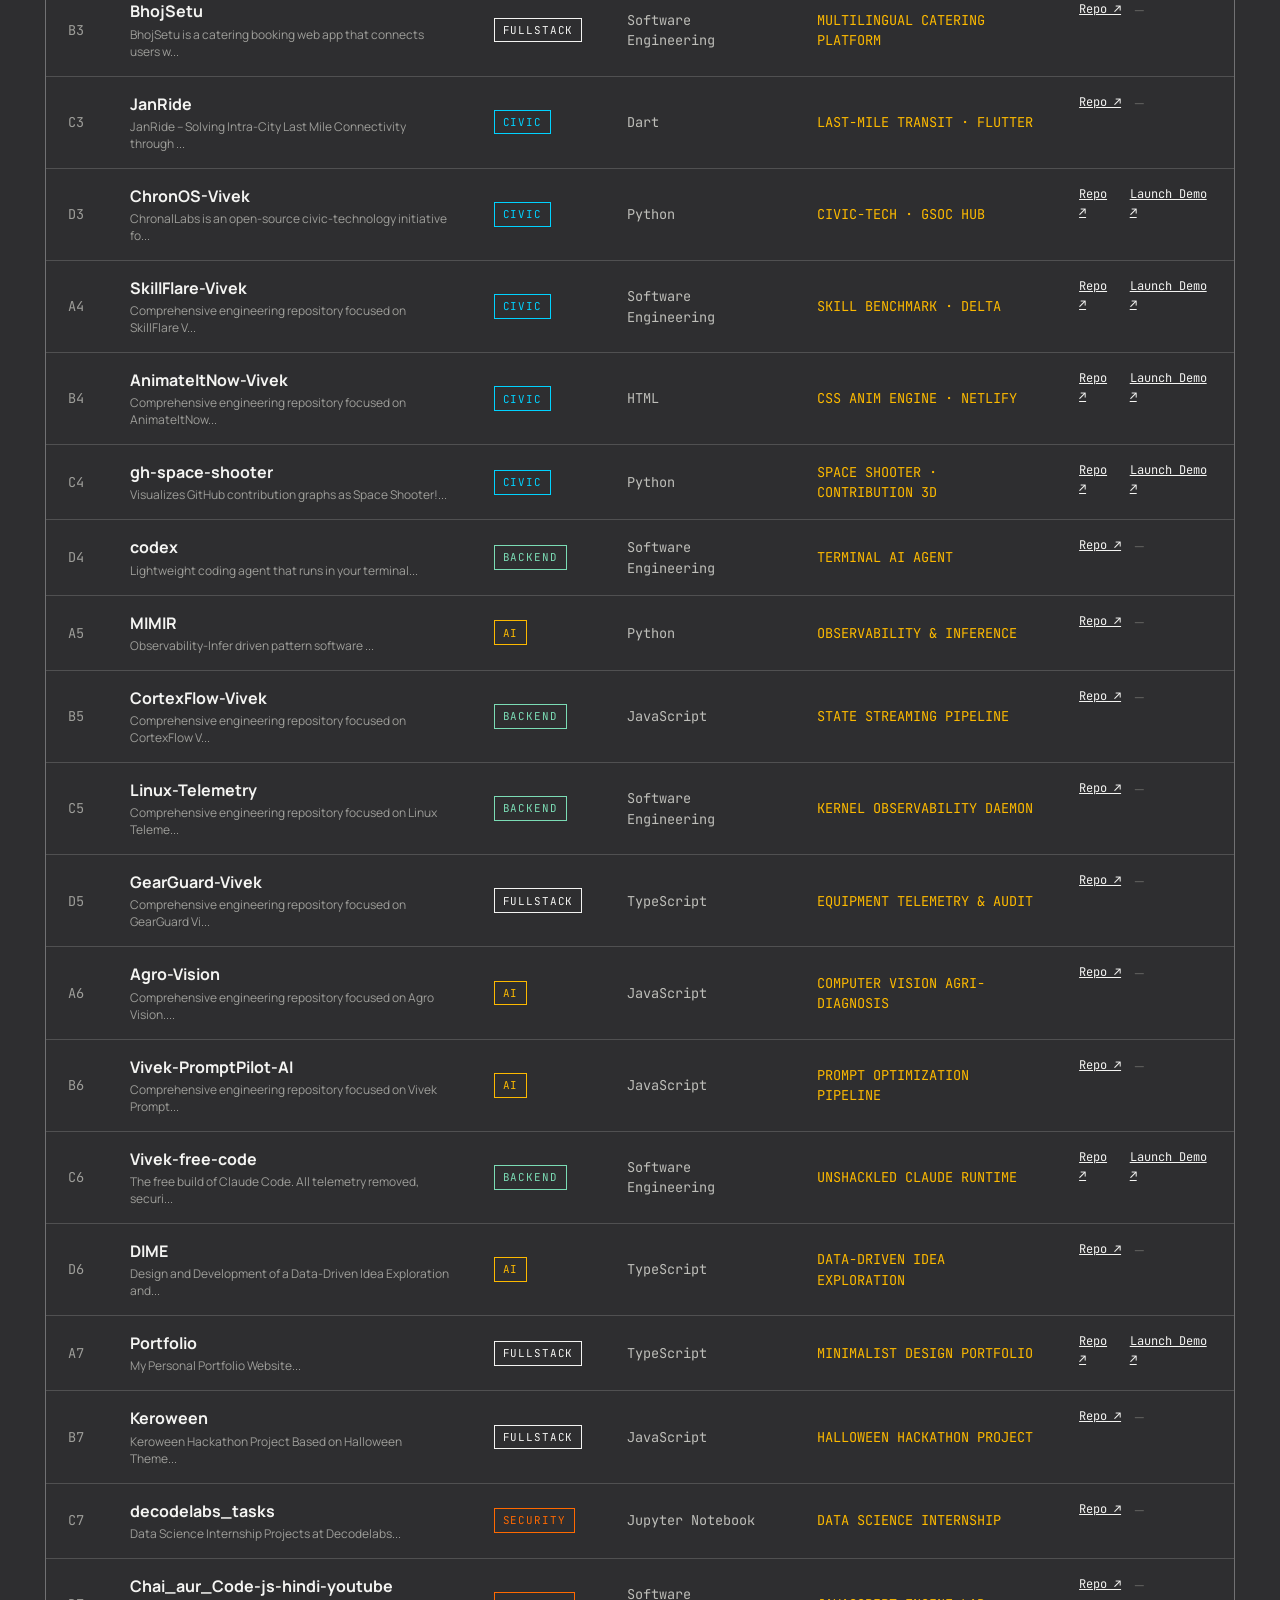
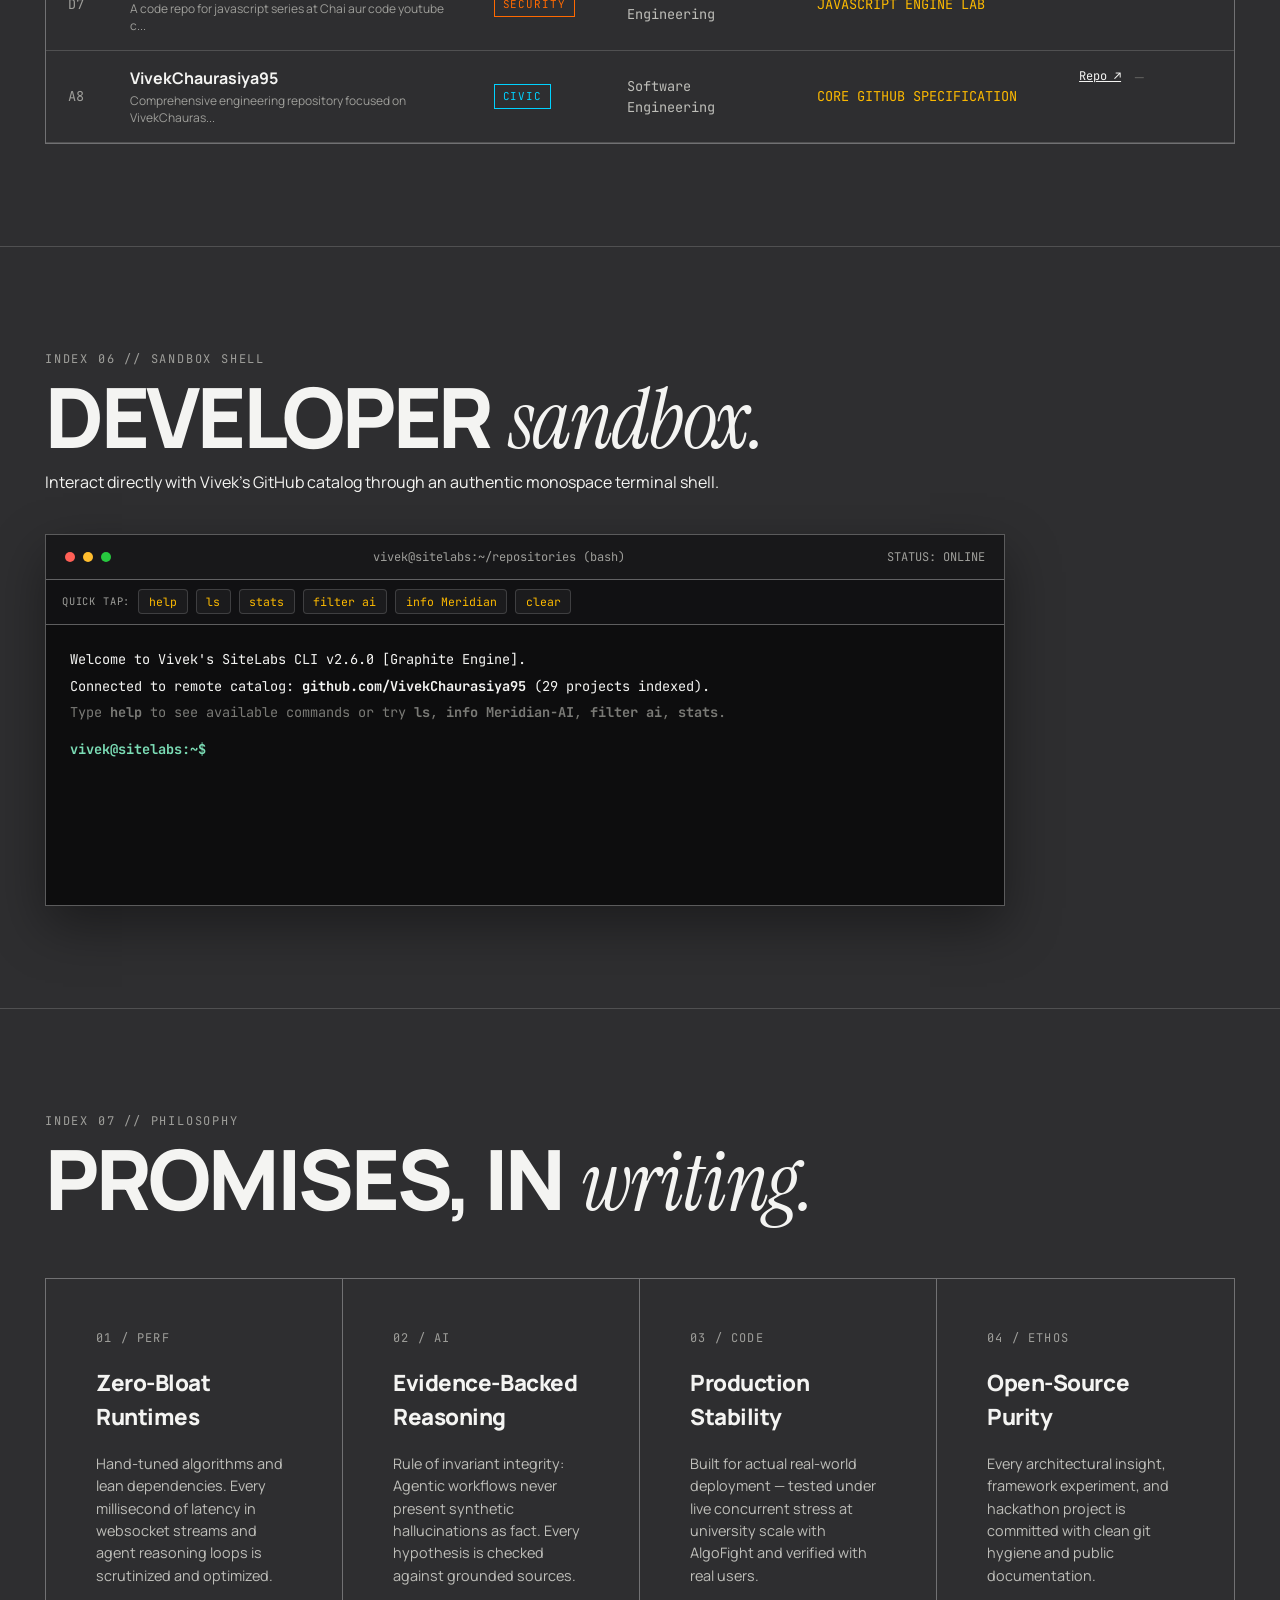
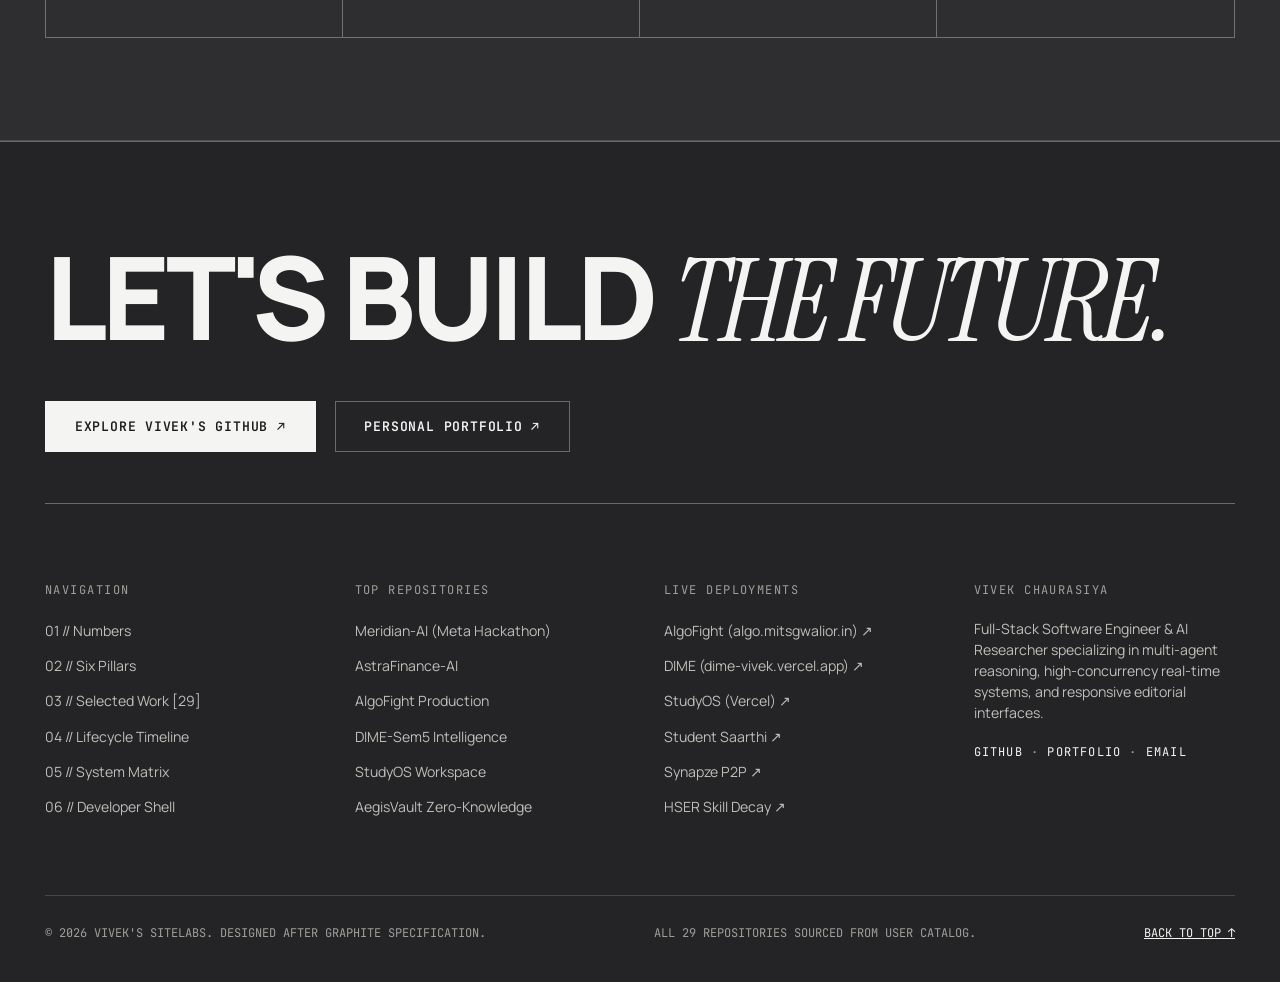
==== commit d5af4444: "feat(hero): integrate authentic Graphite desk hero with live coffee steam animation, viewfinder brac" ====
--- a/index.html
+++ b/index.html
@@ -15,9 +15,10 @@
   <meta name="robots" content="index, follow, max-image-preview:large, max-snippet:-1, max-video-preview:-1">
   <meta name="googlebot" content="index, follow, max-snippet:-1, max-image-preview:large, max-video-preview:-1">
   <link rel="canonical" href="https://viveks-sitelabs.vercel.app/">
-  <meta name="theme-color" content="#141415" media="(prefers-color-scheme: dark)">
+  <meta name="theme-color" content="#2e2e30" media="(prefers-color-scheme: dark)">
   <meta name="theme-color" content="#f6f6f4" media="(prefers-color-scheme: light)">
   <meta name="color-scheme" content="dark light">
+  <link rel="preload" as="image" href="hero-desk-dark.webp" fetchpriority="high">
 
   <!-- Open Graph / Facebook / LinkedIn / Discord -->
   <meta property="og:type" content="website">
@@ -189,8 +190,10 @@
   <div class="cursor-dot" id="cursorDot" aria-hidden="true"></div>
   <div class="cursor-ring" id="cursorRing" aria-hidden="true"></div>
 
-  <!-- HEADER NAVIGATION -->
+  <!-- HEADER NAVIGATION & GRAPHITE HERO -->
   <header class="hd hd--studio" id="headerTop">
+    <!-- Authentic Graphite Photographic Desk Background -->
+    <div class="hd__photo" aria-hidden="true"></div>
     <div class="nv" id="topNav">
       <div class="nv__logo">
         <a href="#headerTop" class="logo-link" aria-label="Vivek's SiteLabs Home">
@@ -282,38 +285,35 @@
       </div>
     </aside>
 
-    <!-- HERO SECTION -->
-    <div class="hd__inner">
-      <div class="hd__meta-top mono">
-        <div class="meta-item"><span>COORDINATES:</span> 26.2183° N, 78.1828° E // GWALIOR · NEW DELHI</div>
-        <div class="meta-item"><span>CATALOG ID:</span> GITHUB:VivekChaurasiya95</div>
-        <div class="meta-item"><span>RELEASE:</span> 2026 GRAPHITE SPEC</div>
-      </div>
-
-      <div class="hd__title-wrap">
-        <h1 class="hd__title">VIVEK'S SITELABS<em>.</em></h1>
-        <div class="hd__steam" aria-hidden="true" id="steamAura"></div>
-      </div>
+    <!-- HERO STUDIO TITLE CONTAINER WITH VIEWFINDER CORNER BRACKETS ┌ ┐ └ ┘ -->
+    <div class="hd__studio">
+      <div class="mono hd__meta">
+        <span>( WEB STUDIO )</span>
+        <span>AI &amp; SYSTEMS LAB</span>
+        <span>EST. 2026</span>
+      </div>
+
+      <h1 class="hd__title">Vivek's SiteLabs<em>.</em></h1>
 
       <div class="hd__row">
         <p class="it hd__tag">
-          Calm codebases, sharply built — 29 autonomous AI agents, distributed backends, and high-performance interfaces.
+          Calm websites, sharply made.
         </p>
 
-        <div class="hd__actions">
-          <a href="#work" class="btn btn--primary">Explore 29 Repositories ↓</a>
-          <a href="https://github.com/VivekChaurasiya95" target="_blank" rel="noopener noreferrer" class="btn btn--ghost">GitHub Profile ↗</a>
-        </div>
-      </div>
-
-      <div class="hd__bottom-bar">
-        <div class="mono hd__status">
-          <span class="pulse-indicator"></span> 29 REPOSITORIES INDEXED · 0 ERROR LOGS · ALL PRODUCTION BUILDS
-        </div>
-        <div class="mono hd__scroll">
-          <a href="#numbers">SCROLL DOWN ↓</a>
-        </div>
-      </div>
+        <div class="hd__btn-wrap">
+          <a href="#work" class="hd__cta">View work →</a>
+        </div>
+      </div>
+    </div>
+
+    <!-- VERTICAL SCROLL INDICATOR ON DESK BOTTOM-LEFT -->
+    <div class="mono hd__scroll">
+      <a href="#numbers">SCROLL ↓</a>
+    </div>
+
+    <!-- STATUS BAR ON DESK BOTTOM-RIGHT -->
+    <div class="hd__desk-status mono">
+      <span class="pulse-indicator"></span> 29 REPOSITORIES · 0 RUNTIME ERRORS · AUTONOMOUS AI
     </div>
 
     <!-- MARQUEE TICKER RIBBON -->
--- a/style.css
+++ b/style.css
@@ -17,24 +17,37 @@
   --expand: cubic-bezier(.7, 0, .2, 1);
   --smooth: cubic-bezier(.16, 1, .3, 1);
 
-  /* Color System - Dark Theme (Default Signature Graphite) */
-  --bg: #141415;
-  --bg-subtle: #19191a;
+  /* Color System - Signature Authentic Graphite Theme (Matte Slate Charcoal) */
+  --bg: #2e2e30;
+  --bg-subtle: #363638;
   --fg: #f4f4f2;
   --inv-bg: #f4f4f2;
-  --inv-fg: #141415;
-  --mute: #8a8a86;
-  --mute2: #6f6f6b;
-  --dim: #5a5a57;
-  --soft: #a9a9a5;
-  --line: rgba(255, 255, 255, 0.12);
-  --line2: rgba(255, 255, 255, 0.24);
-  --band: rgba(255, 255, 255, 0.035);
-  --doc-bg: #0e0e0f;
-  --card-bg: rgba(20, 20, 21, 0.85);
-  --sv-open: rgba(16, 16, 18, 0.95);
-  --bar-bg: rgba(22, 22, 24, 0.92);
-  --chip-bd: rgba(255, 255, 255, 0.3);
+  --inv-fg: #1c1c1e;
+  --mute: #9e9e9a;
+  --mute2: #848480;
+  --dim: #6c6c68;
+  --soft: #bebeb9;
+  --line: rgba(255, 255, 255, 0.16);
+  --line2: rgba(255, 255, 255, 0.32);
+  --band: rgba(255, 255, 255, 0.045);
+  --doc-bg: #242426;
+  --card-bg: rgba(46, 46, 48, 0.84);
+  --sv-open: rgba(38, 38, 40, 0.95);
+  --bar-bg: rgba(44, 44, 46, 0.92);
+  --chip-bd: rgba(255, 255, 255, 0.35);
+
+  /* Graphite Header Tokens */
+  --h-photo: url("hero-desk-dark.webp");
+  --h-fg: #f4f4f2;
+  --h-nav: #cfcfcb;
+  --h-act: #fff;
+  --h-sub: #a9a9a5;
+  --h-text: #d4d4d0;
+  --h-rule: rgba(255, 255, 255, .22);
+  --h-box: rgba(255, 255, 255, .45);
+  --h-box-bg: rgba(36, 36, 38, .55);
+  --h-steam: #f4f4f2;
+  --h-steam-o: .38;
   
   /* Accent Colors */
   --accent-amber: #fcb900;
@@ -47,22 +60,33 @@
 [data-theme="light"] {
   --bg: #f6f6f4;
   --bg-subtle: #ebebe7;
-  --fg: #141415;
-  --inv-bg: #141415;
+  --fg: #161617;
+  --inv-bg: #161617;
   --inv-fg: #f4f4f2;
-  --mute: #6f6f6b;
+  --mute: #6b6b68;
   --mute2: #8a8a86;
   --dim: #a9a9a5;
-  --soft: #4a4a47;
-  --line: rgba(0, 0, 0, 0.1);
-  --line2: rgba(0, 0, 0, 0.22);
-  --band: rgba(0, 0, 0, 0.03);
-  --doc-bg: #eaeae6;
-  --card-bg: rgba(250, 250, 248, 0.9);
-  --sv-open: rgba(240, 240, 237, 0.96);
+  --soft: #5a5a57;
+  --line: rgba(0, 0, 0, 0.14);
+  --line2: rgba(0, 0, 0, 0.28);
+  --band: rgba(0, 0, 0, 0.035);
+  --doc-bg: #ffffff;
+  --card-bg: rgba(255, 255, 255, 0.88);
+  --sv-open: rgba(246, 246, 244, 0.96);
   --bar-bg: rgba(246, 246, 244, 0.92);
-  --chip-bd: rgba(0, 0, 0, 0.35);
+  --chip-bd: rgba(0, 0, 0, 0.3);
   --accent-glow: rgba(252, 185, 0, 0.25);
+
+  /* Light Header Tokens */
+  --h-photo: url("hero-desk-light.webp");
+  --h-fg: #161617;
+  --h-sub: #56565a;
+  --h-text: #2b2b2f;
+  --h-rule: rgba(0, 0, 0, .22);
+  --h-box: rgba(0, 0, 0, .45);
+  --h-box-bg: rgba(235, 235, 233, .55);
+  --h-steam: #ffffff;
+  --h-steam-o: .85;
 }
 
 /* Base Reset & Setup */
@@ -329,7 +353,7 @@
   border-bottom: 1px solid var(--line);
   position: sticky;
   top: 0;
-  background-color: rgba(20, 20, 21, 0.75);
+  background-color: var(--bar-bg);
   backdrop-filter: blur(20px) saturate(180%);
   -webkit-backdrop-filter: blur(20px) saturate(180%);
   z-index: 1000;
@@ -337,18 +361,18 @@
 }
 
 [data-theme="light"] .nv {
-  background-color: rgba(246, 246, 244, 0.82);
+  background-color: var(--bar-bg);
 }
 
 .nv.is-scrolled {
   padding: 0.75rem var(--gut);
-  background-color: rgba(20, 20, 21, 0.92);
+  background-color: var(--bar-bg);
   border-bottom-color: var(--line2);
-  box-shadow: 0 12px 36px -10px rgba(0, 0, 0, 0.4);
+  box-shadow: 0 12px 36px -10px rgba(0, 0, 0, 0.35);
 }
 
 [data-theme="light"] .nv.is-scrolled {
-  background-color: rgba(246, 246, 244, 0.94);
+  background-color: var(--bar-bg);
   box-shadow: 0 8px 28px -8px rgba(0, 0, 0, 0.08);
 }
 
@@ -692,109 +716,267 @@
 }
 
 /* ==========================================================================
-   HERO INNER
+   AUTHENTIC GRAPHITE HERO SECTION (.hd.hd--studio)
    ========================================================================== */
 
-.hd__inner {
-  padding: clamp(50px, 7vw, 110px) var(--gut) clamp(40px, 5vw, 70px);
+.hd {
   position: relative;
+  width: 100%;
+  min-height: calc(1240 * var(--u));
+  color: var(--h-fg);
+  overflow: hidden;
+  background-color: var(--bg);
+  border-bottom: 1px solid var(--line2);
+}
+
+/* Photographic Desk Background */
+.hd__photo {
+  position: absolute;
+  inset: 0;
+  background: var(--h-photo) center top / cover no-repeat;
+  -webkit-mask-image: linear-gradient(180deg, #000 0%, #000 90%, transparent 100%);
+  mask-image: linear-gradient(180deg, #000 0%, #000 90%, transparent 100%);
+  pointer-events: none;
+  z-index: 1;
+}
+
+/* Studio Center Viewfinder Title Box */
+.hd__studio {
+  position: absolute;
+  top: calc(275 * var(--u));
+  left: 50%;
+  z-index: 10;
   display: flex;
   flex-direction: column;
-  gap: clamp(2rem, 4vw, 4rem);
-}
-
-.hd__meta-top {
-  display: flex;
-  flex-wrap: wrap;
+  align-items: center;
+  gap: calc(28 * var(--u));
+  padding: calc(48 * var(--u)) calc(68 * var(--u));
+  transform: translateX(-50%);
+  max-width: 90vw;
+  box-sizing: border-box;
+}
+
+/* Viewfinder Corner Brackets ┌ ┐ └ ┘ */
+.hd__studio::before {
+  content: "";
+  position: absolute;
+  inset: 0;
+  pointer-events: none;
+  background:
+    linear-gradient(var(--h-fg), var(--h-fg)) 0 0 / calc(29 * var(--u)) calc(2.5 * var(--u)) no-repeat,
+    linear-gradient(var(--h-fg), var(--h-fg)) 0 0 / calc(2.5 * var(--u)) calc(29 * var(--u)) no-repeat,
+    linear-gradient(var(--h-fg), var(--h-fg)) 100% 0 / calc(29 * var(--u)) calc(2.5 * var(--u)) no-repeat,
+    linear-gradient(var(--h-fg), var(--h-fg)) 100% 0 / calc(2.5 * var(--u)) calc(29 * var(--u)) no-repeat,
+    linear-gradient(var(--h-fg), var(--h-fg)) 0 100% / calc(29 * var(--u)) calc(2.5 * var(--u)) no-repeat,
+    linear-gradient(var(--h-fg), var(--h-fg)) 0 100% / calc(2.5 * var(--u)) calc(29 * var(--u)) no-repeat,
+    linear-gradient(var(--h-fg), var(--h-fg)) 100% 100% / calc(29 * var(--u)) calc(2.5 * var(--u)) no-repeat,
+    linear-gradient(var(--h-fg), var(--h-fg)) 100% 100% / calc(2.5 * var(--u)) calc(29 * var(--u)) no-repeat;
+}
+
+.hd__studio .hd__meta {
+  display: flex;
   justify-content: space-between;
-  gap: 1rem;
-  font-size: 0.75rem;
-  letter-spacing: 0.1em;
-  color: var(--mute);
-  border-bottom: 1px solid var(--line);
-  padding-bottom: 1rem;
-}
-
-.hd__meta-top .meta-item span {
-  color: var(--dim);
-}
-
-.hd__title-wrap {
-  position: relative;
-  overflow: hidden;
-  max-width: 100%;
-}
-
-.hd__title {
-  font-size: clamp(3.8rem, 14vw, 13.5rem);
+  width: 100%;
+  font-family: var(--mono);
+  font-size: max(11px, calc(18 * var(--u)));
+  letter-spacing: .15em;
+  color: var(--h-sub);
+  text-transform: uppercase;
+  gap: 1.5rem;
+}
+
+.hd__studio .hd__title {
+  font-size: clamp(3.2rem, calc(240 * var(--u)), 12rem);
   font-weight: 800;
-  line-height: 0.88;
-  letter-spacing: -0.05em;
-  text-transform: uppercase;
-  color: var(--fg);
-  overflow-wrap: break-word;
-  word-break: break-word;
-}
-
-.hd__title em {
+  line-height: .82;
+  letter-spacing: -.06em;
+  color: var(--h-fg);
+  text-align: center;
+  white-space: nowrap;
+}
+
+.hd__studio .hd__title em {
+  font-family: var(--sans);
+  font-weight: 800;
+  font-style: normal;
+  color: var(--accent-amber);
+}
+
+.hd__studio .hd__row {
+  display: flex;
+  align-items: center;
+  justify-content: center;
+  gap: calc(40 * var(--u));
+  margin-top: calc(16 * var(--u));
+}
+
+.hd__studio .hd__tag {
   font-family: var(--serif);
   font-style: italic;
   font-weight: 400;
-  color: var(--fg);
-}
-
-/* Atmospheric Steam / Ambient Wisps */
+  font-size: max(16px, calc(34 * var(--u)));
+  color: var(--h-fg);
+  white-space: nowrap;
+}
+
+.hd__studio .hd__cta {
+  display: inline-flex;
+  align-items: center;
+  gap: 0.5rem;
+  padding: calc(18 * var(--u)) calc(36 * var(--u));
+  font-family: var(--sans);
+  font-size: max(13px, calc(19 * var(--u)));
+  font-weight: 700;
+  background: var(--h-fg);
+  color: var(--inv-fg);
+  text-decoration: none;
+  border-radius: 2px;
+  box-shadow: 0 4px 15px rgba(0, 0, 0, 0.25);
+  transition: all 0.25s var(--smooth);
+}
+
+.hd__studio .hd__cta:hover {
+  background: var(--accent-amber);
+  color: #1c1c1e;
+  transform: translateY(-2px);
+  box-shadow: 0 8px 24px rgba(252, 185, 0, 0.3);
+}
+
+/* Vertical Desk Scroll Indicator on Bottom-Left */
+.hd__scroll {
+  position: absolute;
+  left: calc(100 * var(--u));
+  bottom: calc(55 * var(--u));
+  z-index: 10;
+  font-family: var(--mono);
+  font-size: max(11px, calc(18 * var(--u)));
+  letter-spacing: 0.12em;
+  color: var(--h-sub);
+  writing-mode: vertical-rl;
+  transform: rotate(180deg);
+}
+
+.hd__scroll a {
+  color: inherit;
+  text-decoration: none;
+  transition: color 0.2s ease;
+}
+
+.hd__scroll a:hover {
+  color: var(--h-fg);
+}
+
+/* Bottom Desk Status Bar */
+.hd__desk-status {
+  position: absolute;
+  right: calc(100 * var(--u));
+  bottom: calc(55 * var(--u));
+  z-index: 10;
+  font-size: max(11px, calc(16 * var(--u)));
+  letter-spacing: 0.1em;
+  color: var(--h-sub);
+  display: flex;
+  align-items: center;
+  gap: 0.5rem;
+}
+
+/* Real Organic Coffee Steam Simulation */
 .hd__steam {
+  --ss: var(--u);
   position: absolute;
-  top: -20%;
-  right: 5%;
-  width: 450px;
-  height: 450px;
-  background: radial-gradient(circle, var(--accent-glow) 0%, transparent 70%);
-  filter: blur(40px);
+  top: var(--steam-y, calc(1102 * var(--u)));
+  left: var(--steam-x, calc(370 * var(--u)));
+  width: calc(200 * var(--ss));
+  height: calc(400 * var(--ss));
+  color: var(--h-steam);
+  transform: translate(-50%, -82%);
   pointer-events: none;
-  animation: steam-drift 12s ease-in-out infinite alternate;
-  opacity: 0.8;
-}
-
-@keyframes steam-drift {
-  0% { transform: translate(0, 0) scale(0.9); }
-  50% { transform: translate(-40px, 25px) scale(1.1); }
-  100% { transform: translate(30px, -20px) scale(1); }
-}
-
-.hd__row {
-  display: grid;
-  grid-template-columns: 1.4fr 1fr;
-  align-items: end;
-  gap: 3rem;
-  border-top: 1px solid var(--line);
-  padding-top: 2rem;
-}
-
-.hd__tag {
-  font-size: clamp(1.4rem, 2.8vw, 2.8rem);
-  line-height: 1.15;
-  color: var(--fg);
-  letter-spacing: -0.01em;
-}
-
-.hd__actions {
-  display: flex;
-  gap: 1.2rem;
-  justify-content: flex-end;
-  flex-wrap: wrap;
-}
-
-.hd__bottom-bar {
-  display: flex;
-  justify-content: space-between;
-  align-items: center;
-  font-size: 0.75rem;
-  letter-spacing: 0.08em;
-  color: var(--mute);
-  padding-top: 1.5rem;
-  border-top: 1px solid var(--line);
+  z-index: 5;
+}
+
+.hd__steam.is-off {
+  display: none;
+}
+
+.hd__steam svg {
+  display: block;
+  width: 100%;
+  height: 100%;
+  overflow: visible;
+}
+
+.hd__stop {
+  stop-color: currentColor;
+  stop-opacity: .85;
+}
+
+.hd__stop--end {
+  stop-opacity: 0;
+}
+
+.hd__puffs {
+  filter: url("#steam-wisps");
+}
+
+.hd__haze {
+  fill: url("#steam-puff");
+  opacity: calc(var(--h-steam-o) * .35);
+  filter: blur(6px);
+  transform-box: fill-box;
+  transform-origin: 50% 50%;
+  animation: hd-haze 5s ease-in-out infinite alternate;
+}
+
+.hd__puff {
+  --dx: 0px;
+  fill: url("#steam-puff");
+  opacity: 0;
+  transform-box: fill-box;
+  transform-origin: 50% 50%;
+  animation: hd-puff 6.4s cubic-bezier(.3, .15, .4, 1) infinite;
+}
+
+.hd__puff:nth-child(1)  { animation-delay: 0s;     --dx: -12px; }
+.hd__puff:nth-child(2)  { animation-delay: 0.35s;  --dx: 8px; }
+.hd__puff:nth-child(3)  { animation-delay: 0.7s;   --dx: -6px; }
+.hd__puff:nth-child(4)  { animation-delay: 1.05s;  --dx: 14px; }
+.hd__puff:nth-child(5)  { animation-delay: 1.4s;   --dx: -18px; }
+.hd__puff:nth-child(6)  { animation-delay: 1.75s;  --dx: 10px; }
+.hd__puff:nth-child(7)  { animation-delay: 2.1s;   --dx: -8px; }
+.hd__puff:nth-child(8)  { animation-delay: 2.45s;  --dx: 16px; }
+.hd__puff:nth-child(9)  { animation-delay: 2.8s;   --dx: -14px; }
+.hd__puff:nth-child(10) { animation-delay: 3.15s;  --dx: 6px; }
+.hd__puff:nth-child(11) { animation-delay: 3.5s;   --dx: -10px; }
+.hd__puff:nth-child(12) { animation-delay: 3.85s;  --dx: 12px; }
+.hd__puff:nth-child(13) { animation-delay: 4.2s;   --dx: -15px; }
+.hd__puff:nth-child(14) { animation-delay: 4.55s;  --dx: 9px; }
+.hd__puff:nth-child(15) { animation-delay: 4.9s;   --dx: -7px; }
+.hd__puff:nth-child(16) { animation-delay: 5.25s;  --dx: 13px; }
+.hd__puff:nth-child(17) { animation-delay: 5.6s;   --dx: -11px; }
+.hd__puff:nth-child(18) { animation-delay: 5.95s;  --dx: 5px; }
+
+@keyframes hd-haze {
+  to {
+    opacity: calc(var(--h-steam-o) * .6);
+    transform: scale(1.12, 1.05);
+  }
+}
+
+@keyframes hd-puff {
+  0% {
+    opacity: 0;
+    transform: translate(0, 0) scale(.55);
+  }
+  25% {
+    opacity: var(--h-steam-o);
+  }
+  60% {
+    opacity: calc(var(--h-steam-o) * .5);
+  }
+  100% {
+    opacity: 0;
+    transform: translate(var(--dx), -165px) scale(2.3, 1.9);
+  }
 }
 
 .pulse-indicator {
@@ -2692,6 +2874,21 @@
   .pc__head {
     grid-template-columns: 1fr;
   }
+  .hd {
+    height: auto;
+    min-height: 720px;
+  }
+  .hd__studio {
+    position: relative;
+    top: auto;
+    left: auto;
+    transform: none;
+    margin: 120px var(--gut) 60px;
+    background: var(--h-box-bg);
+    backdrop-filter: blur(8px);
+    -webkit-backdrop-filter: blur(8px);
+    border-radius: 4px;
+  }
 }
 
 @media (max-width: 900px) {
@@ -2724,54 +2921,53 @@
     --gut: 1.25rem;
   }
 
-  /* Prevent viewport blowout from atmospheric steam */
-  .hd__title-wrap {
-    overflow: hidden;
-    max-width: 100%;
+  .hd {
+    min-height: 560px;
+  }
+  .hd__studio {
+    position: relative;
+    top: auto;
+    left: auto;
+    transform: none;
+    margin: 95px var(--gut) 40px;
+    padding: 28px 20px;
+    gap: 1.2rem;
+    background: var(--h-box-bg);
+    backdrop-filter: blur(10px);
+    -webkit-backdrop-filter: blur(10px);
+  }
+  .hd__studio .hd__title {
+    font-size: clamp(2.4rem, 11vw, 4.2rem);
+    white-space: normal;
+  }
+  .hd__studio .hd__row {
+    flex-direction: column;
+    gap: 1rem;
+    margin-top: 0.5rem;
+  }
+  .hd__studio .hd__tag {
+    white-space: normal;
+    text-align: center;
+    font-size: 1.15rem;
+  }
+  .hd__studio .hd__cta {
+    width: 100%;
+    justify-content: center;
+  }
+  .hd__scroll, .hd__desk-status {
+    display: none;
   }
   .hd__steam {
-    width: 260px;
-    height: 260px;
-    right: -20px;
-    top: -10%;
-    filter: blur(30px);
-    opacity: 0.55;
-  }
-
-  /* Robust Headline & Hero responsiveness */
+    display: none;
+  }
+
+  /* Robust Headline responsiveness */
   .h2 {
     font-size: clamp(1.8rem, 7.5vw, 2.8rem);
     line-height: 1.05;
     word-break: break-word;
     overflow-wrap: break-word;
     hyphens: auto;
-  }
-  .hd__title {
-    font-size: clamp(2.4rem, 11vw, 4.2rem);
-    word-break: break-word;
-    overflow-wrap: break-word;
-  }
-  .hd__desc {
-    font-size: 0.95rem;
-    line-height: 1.55;
-    word-break: break-word;
-  }
-  .hd__row {
-    grid-template-columns: 1fr;
-    gap: 1.5rem;
-  }
-  .hd__actions {
-    flex-direction: column;
-    width: 100%;
-  }
-  .hd__actions .btn {
-    width: 100%;
-    justify-content: center;
-  }
-  .hd__bottom-bar {
-    flex-direction: column;
-    align-items: flex-start;
-    gap: 0.8rem;
   }
 
   /* Section Headings */
@@ -3131,18 +3327,15 @@
     gap: 0.45rem;
   }
 
-  .hd__inner {
-    padding: 20px 0.8rem 32px;
-    gap: 1.6rem;
-  }
-  .hd__title {
+  .hd__studio {
+    margin: 80px var(--gut) 28px;
+    padding: 22px 14px;
+  }
+  .hd__studio .hd__title {
     font-size: clamp(2rem, 10vw, 3rem);
-    line-height: 1.02;
-    letter-spacing: -0.04em;
-  }
-  .hd__meta-top {
-    font-size: 0.62rem;
-    gap: 0.6rem;
+  }
+  .hd__studio .hd__meta span:nth-child(2) {
+    display: none;
   }
   .btn {
     padding: 0.75rem 1.1rem;
@@ -3177,7 +3370,7 @@
     width: 34px;
     height: 34px;
   }
-  .hd__title {
+  .hd__studio .hd__title {
     font-size: 1.85rem;
   }
   .h2 {
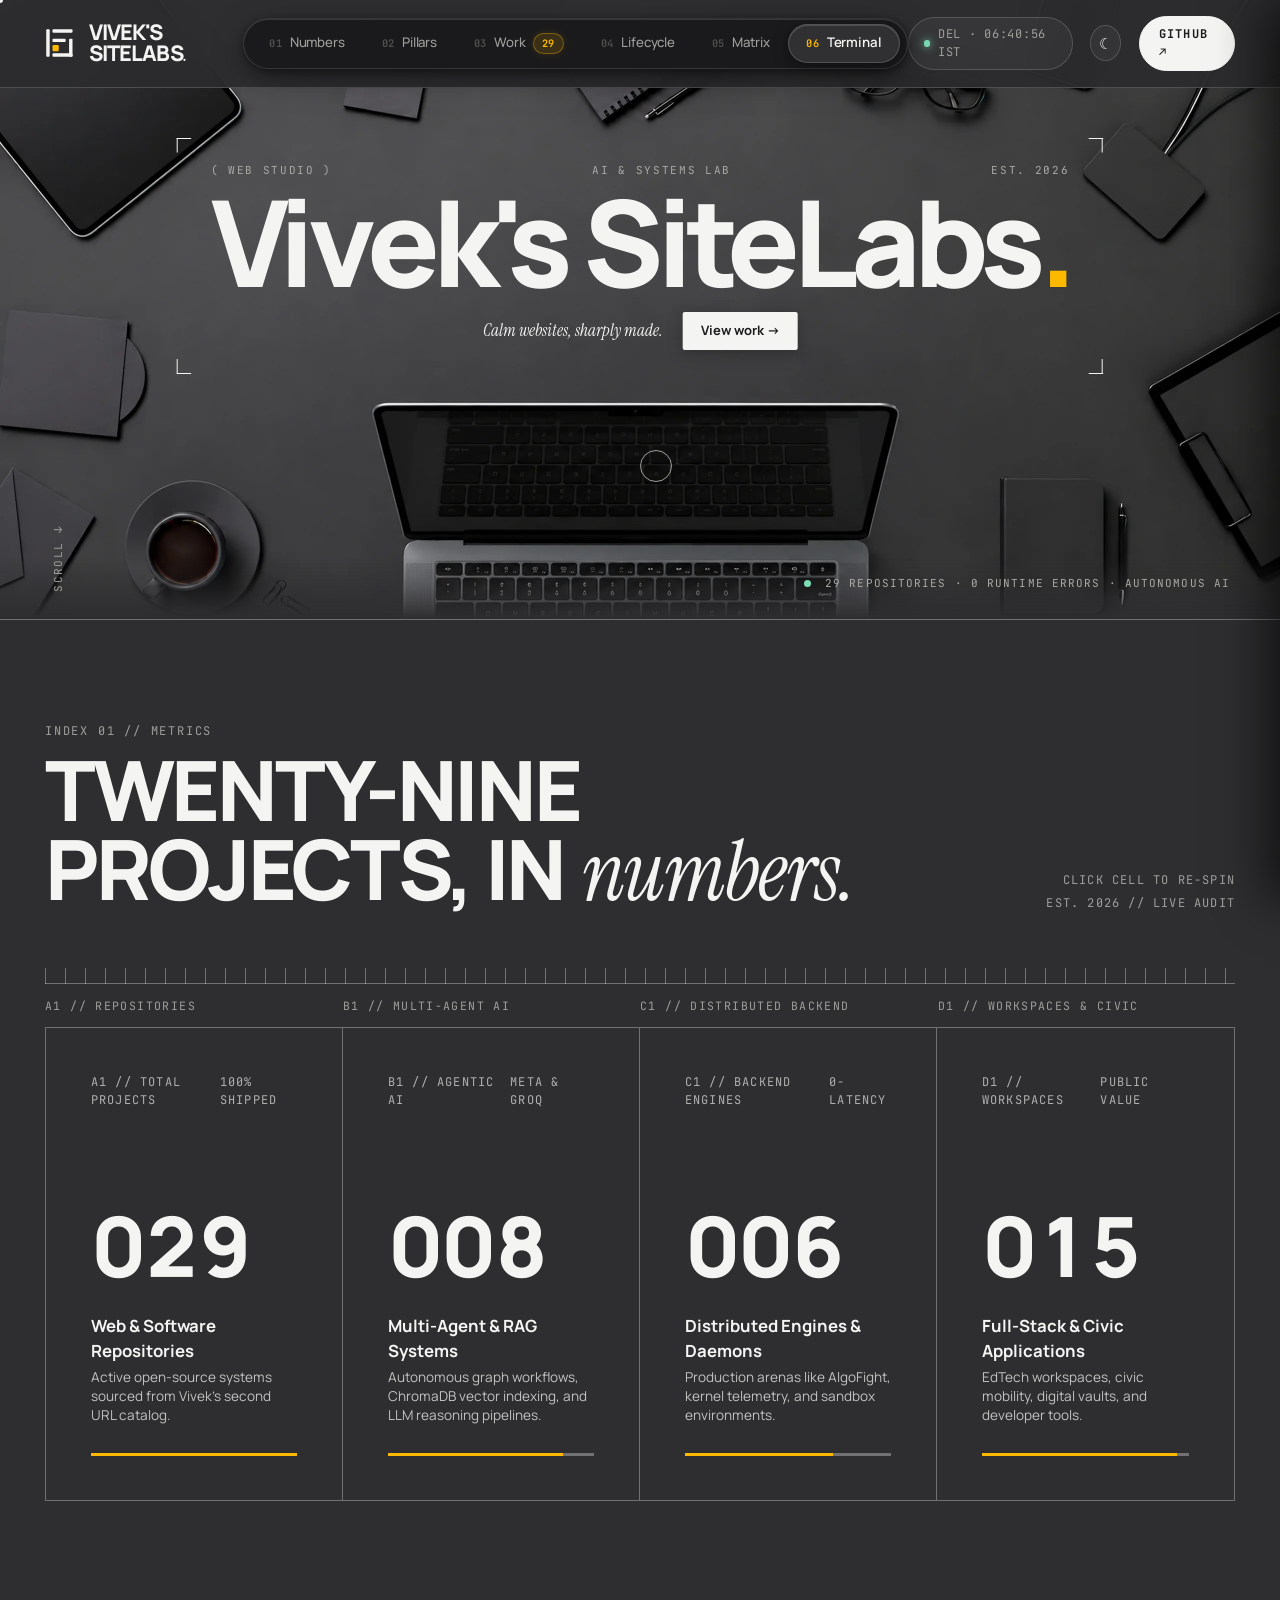
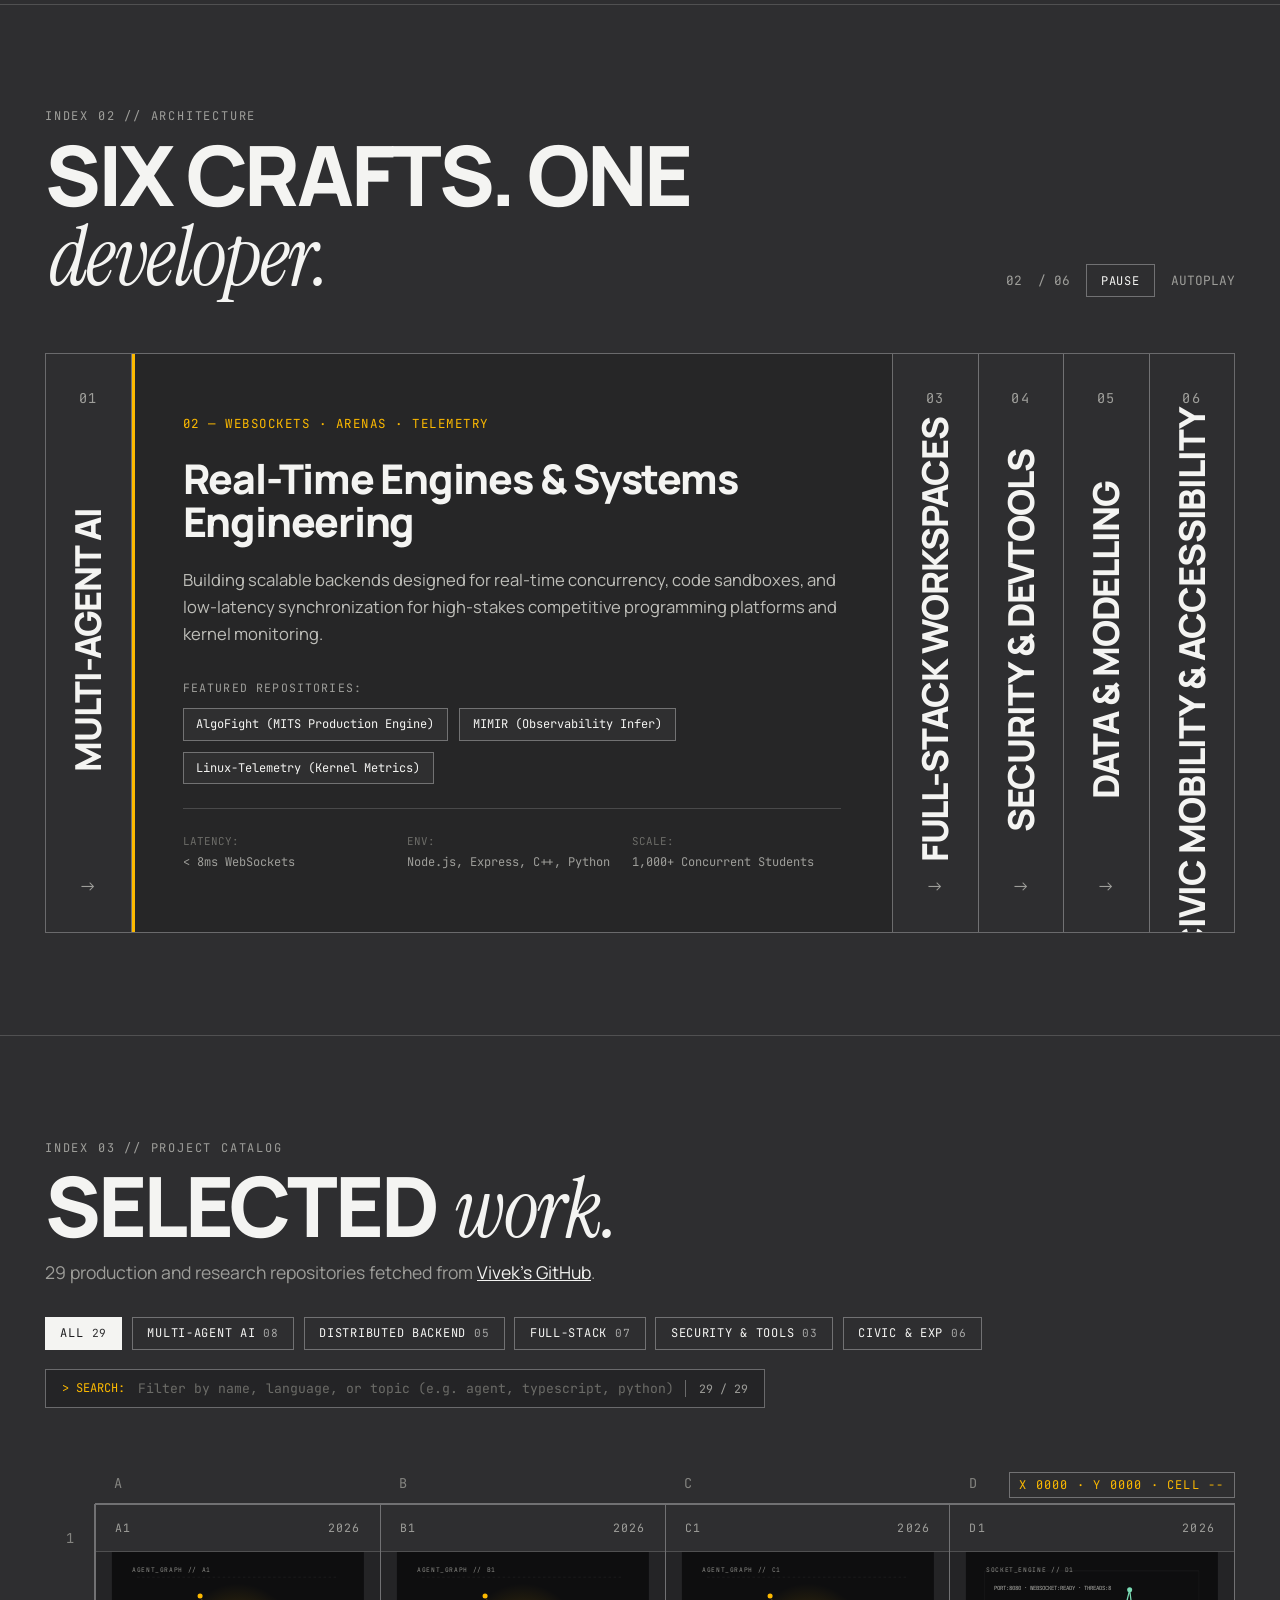
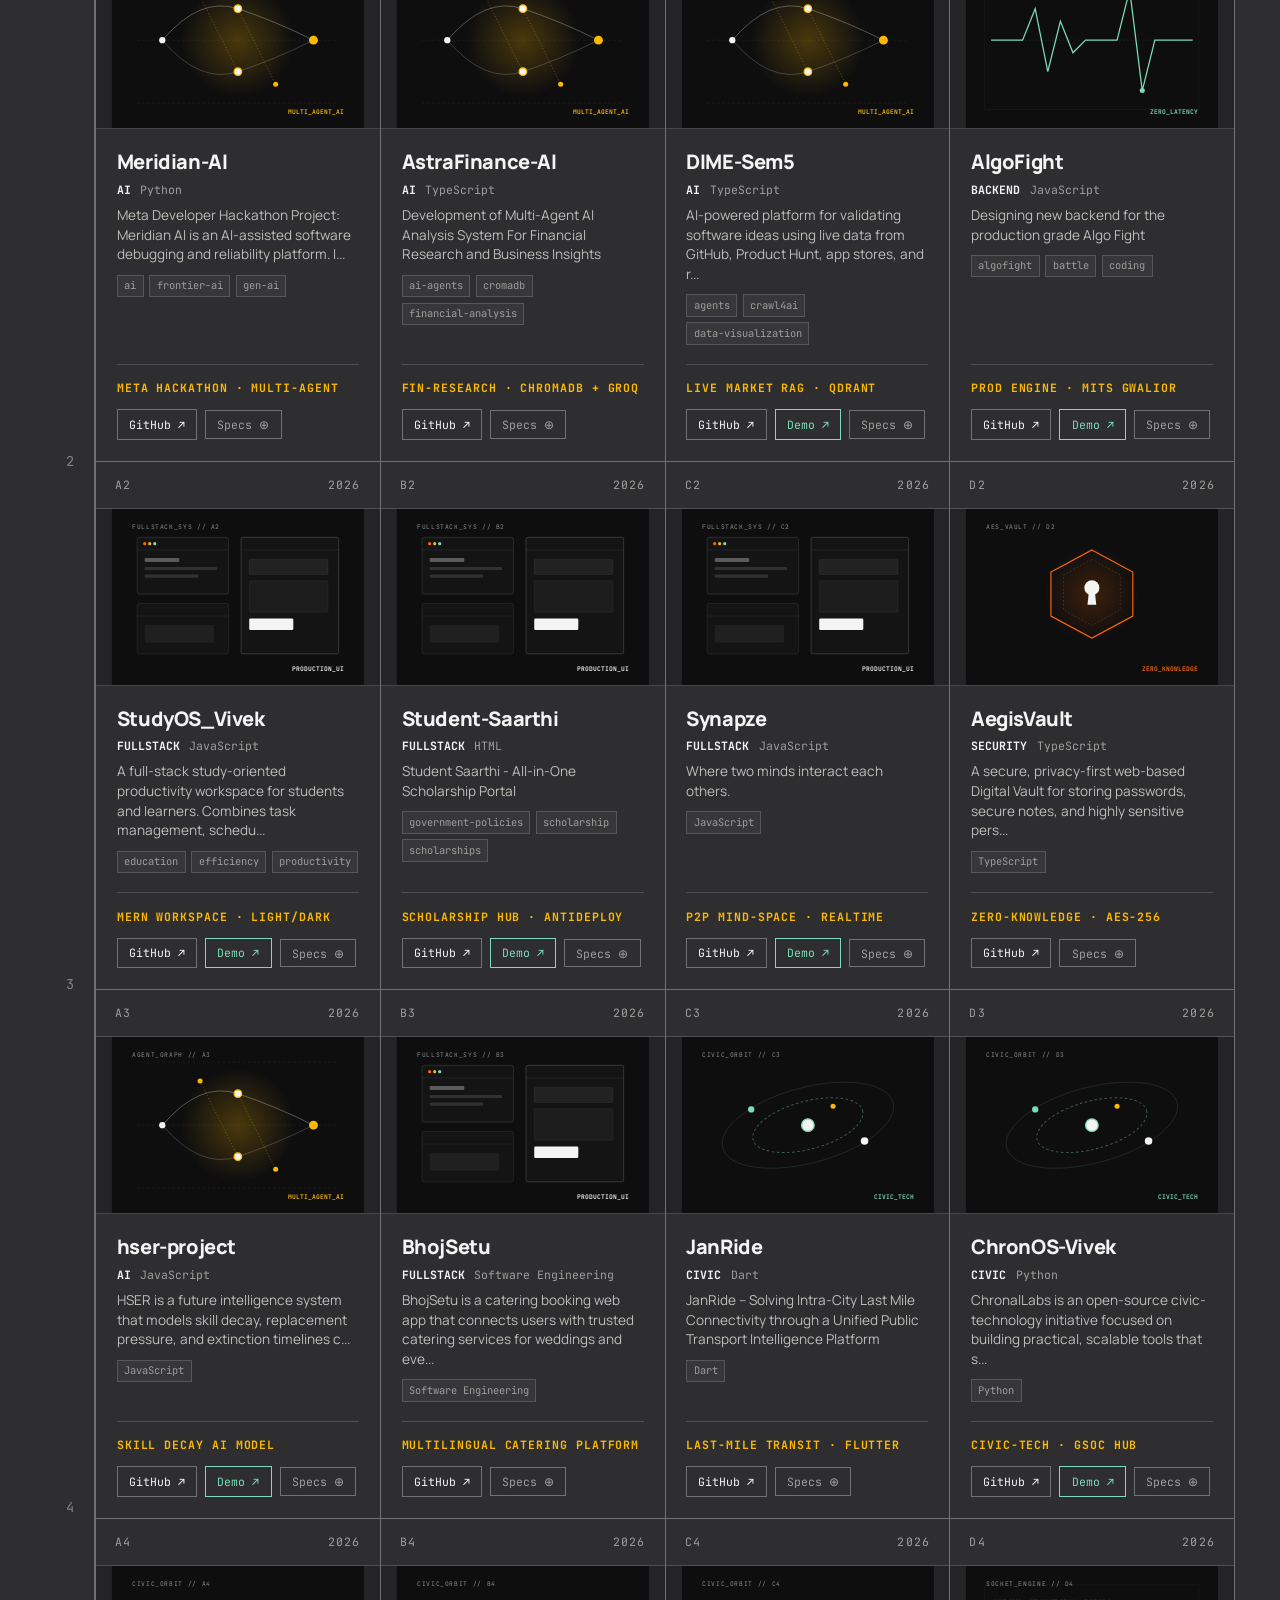
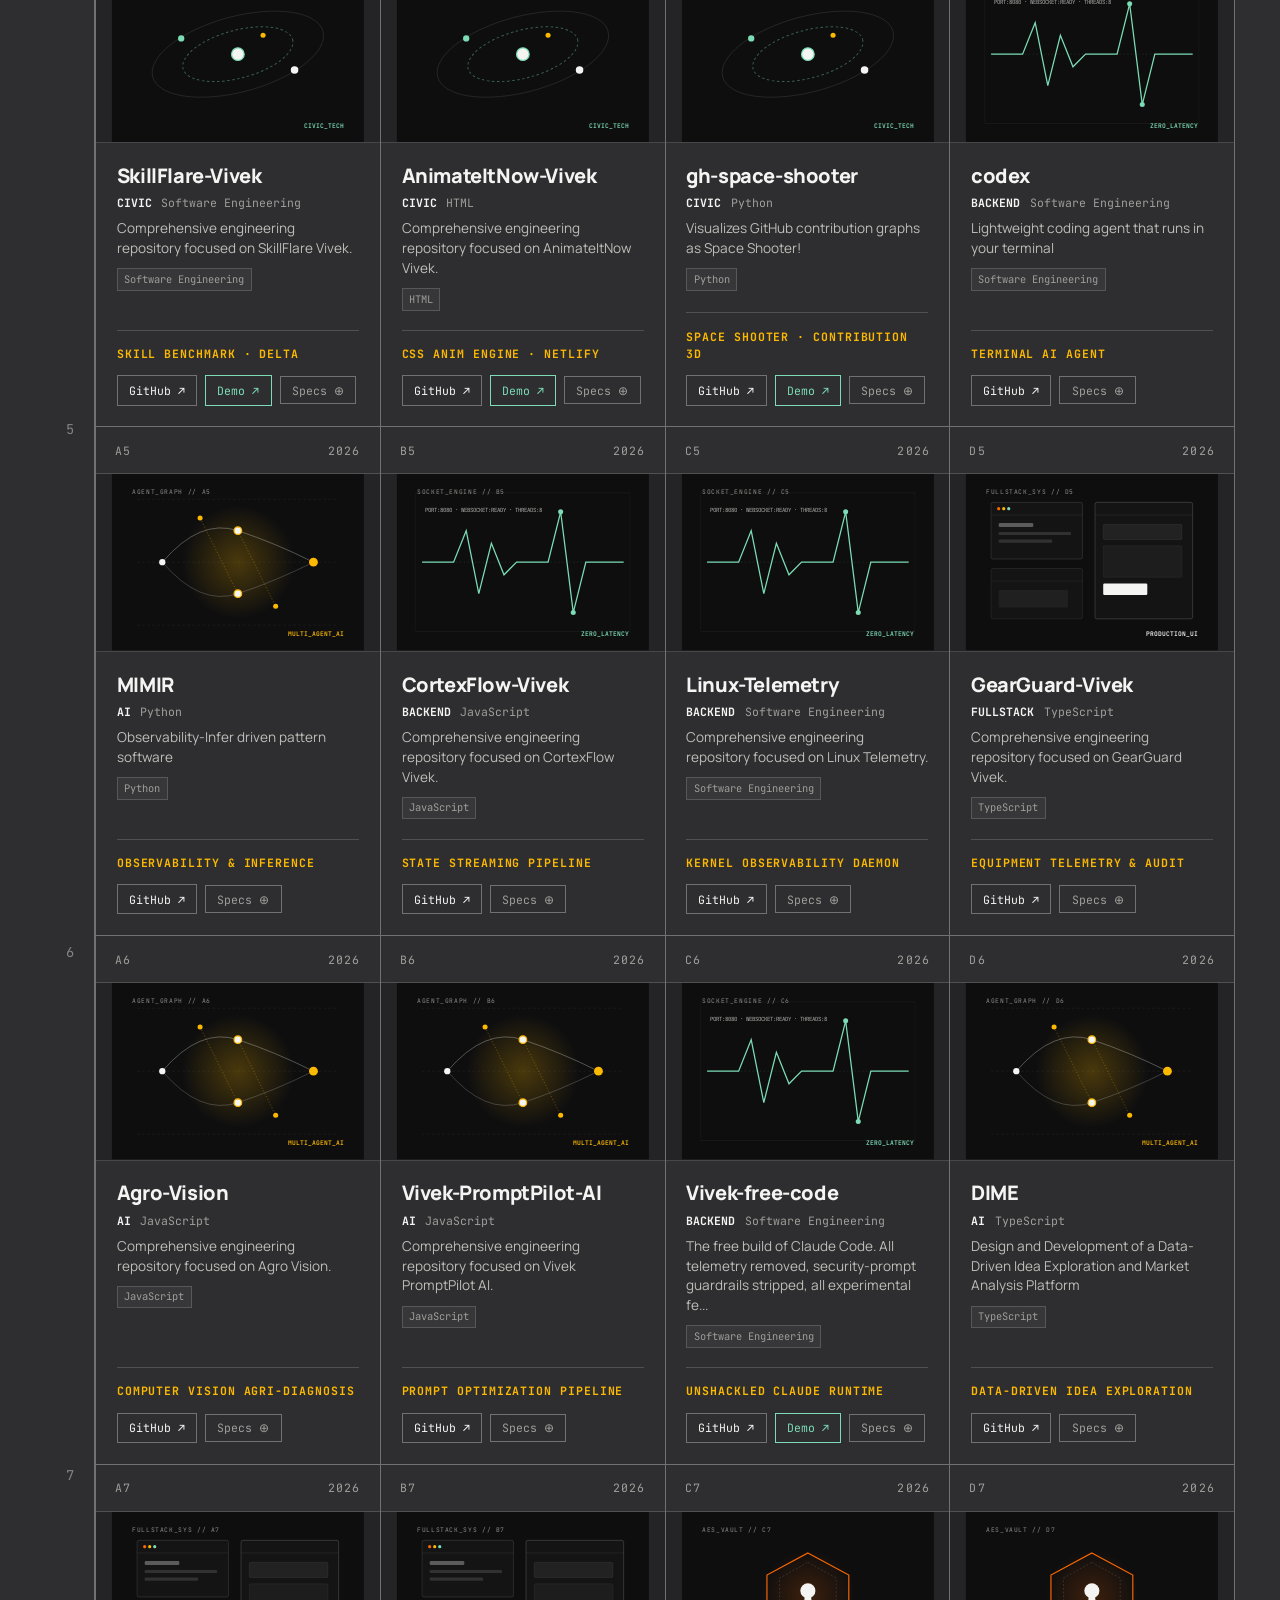
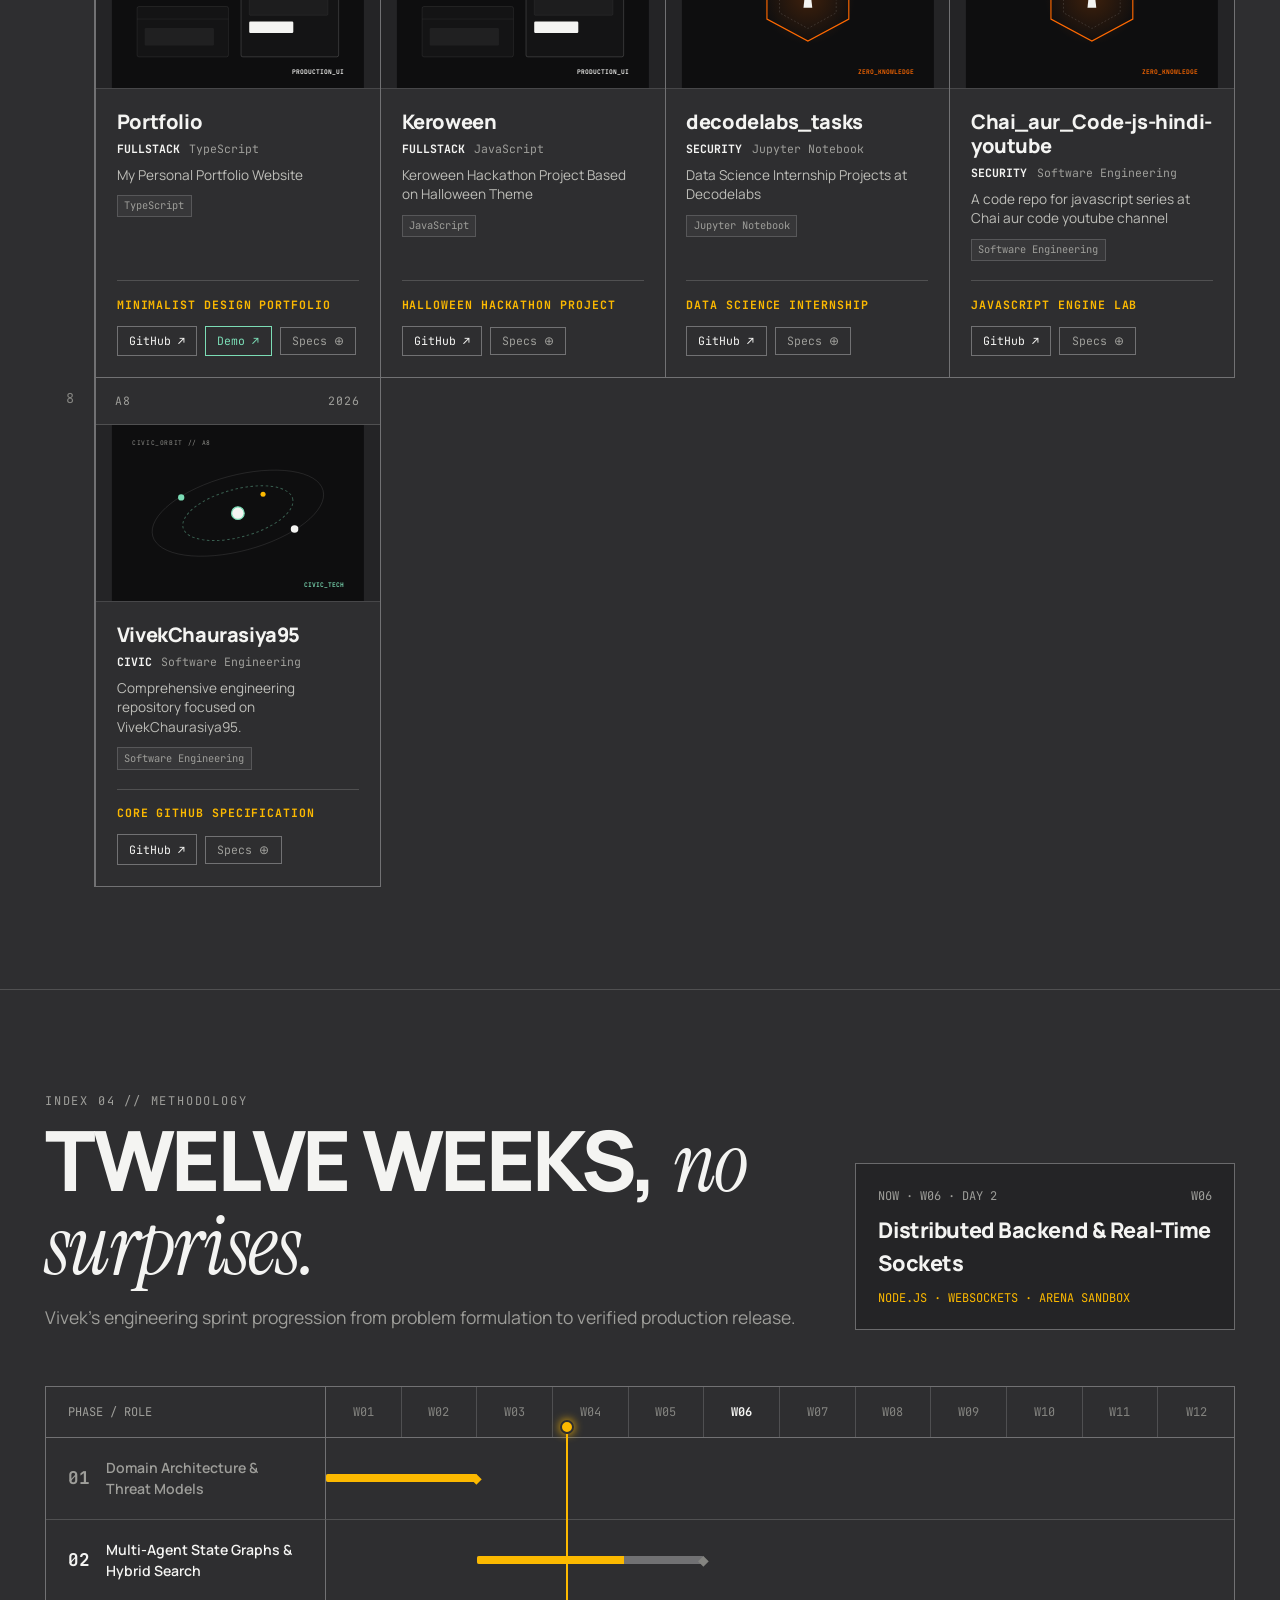
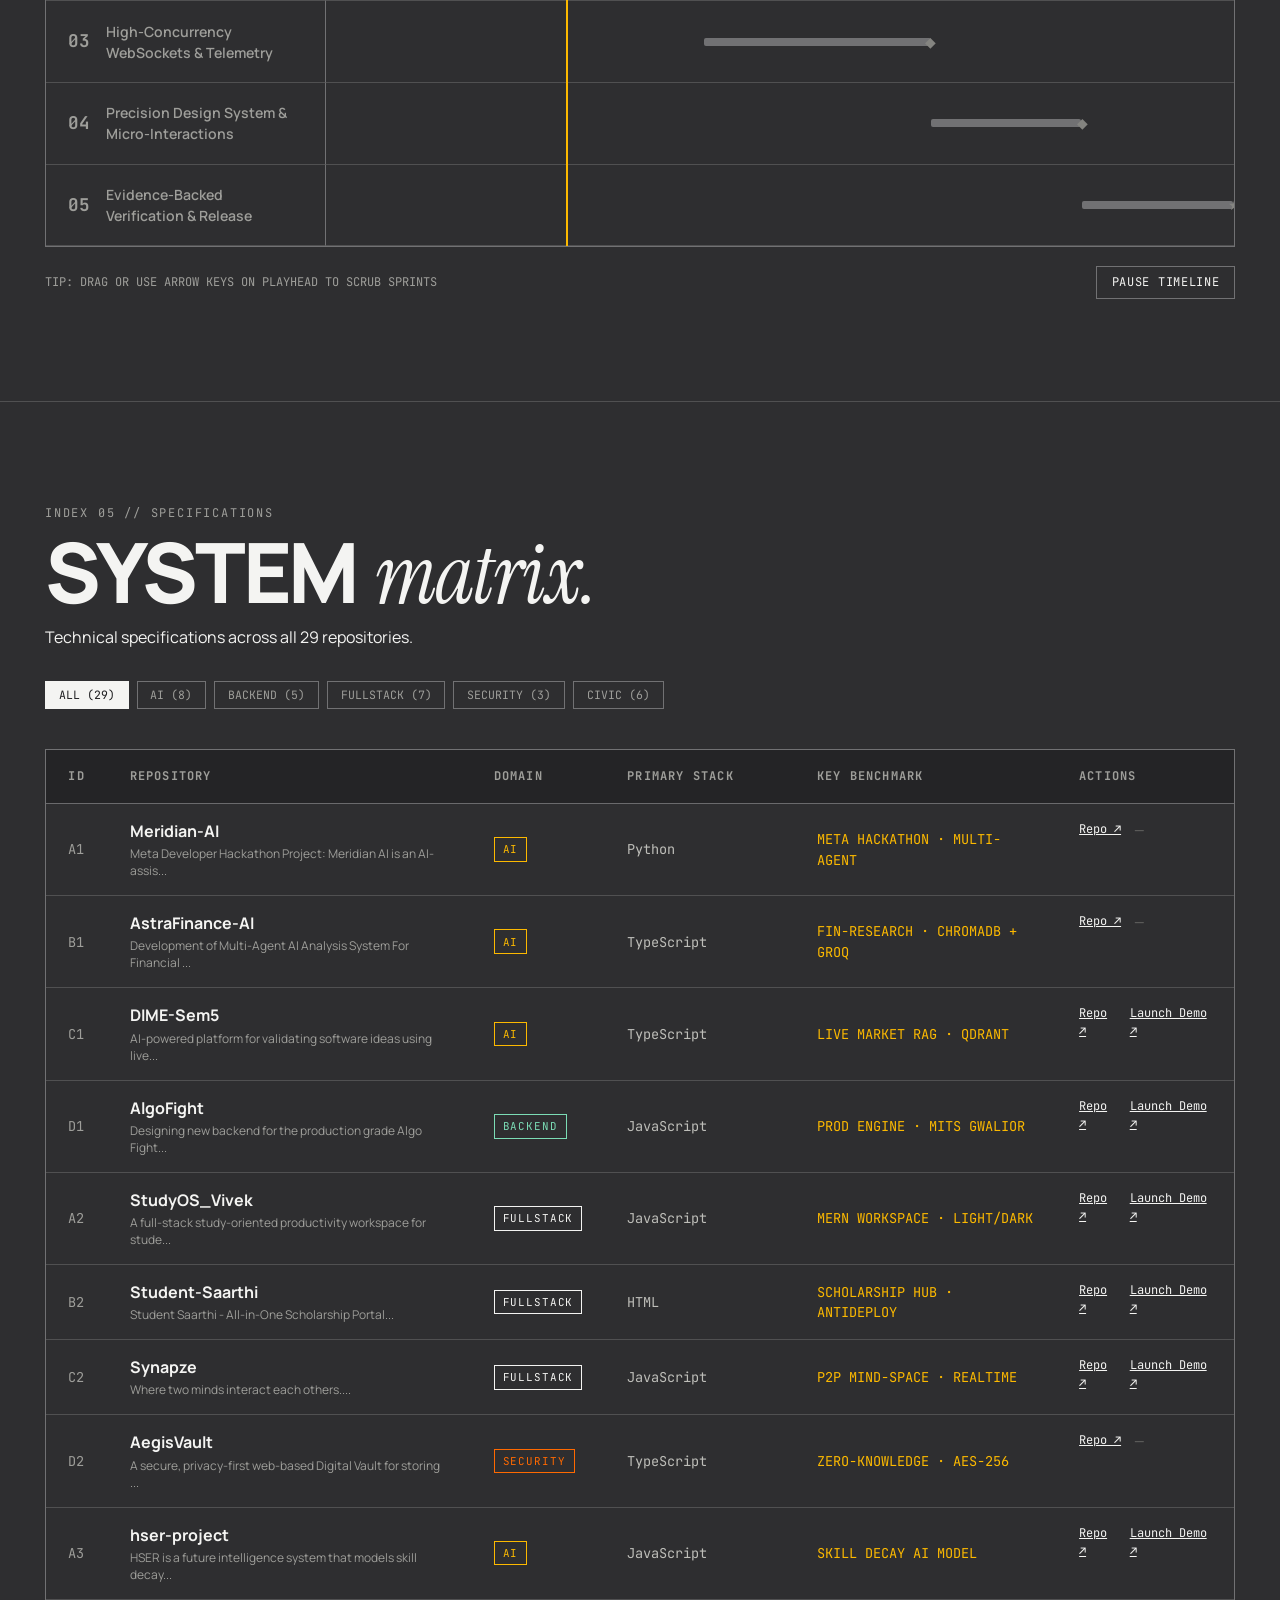
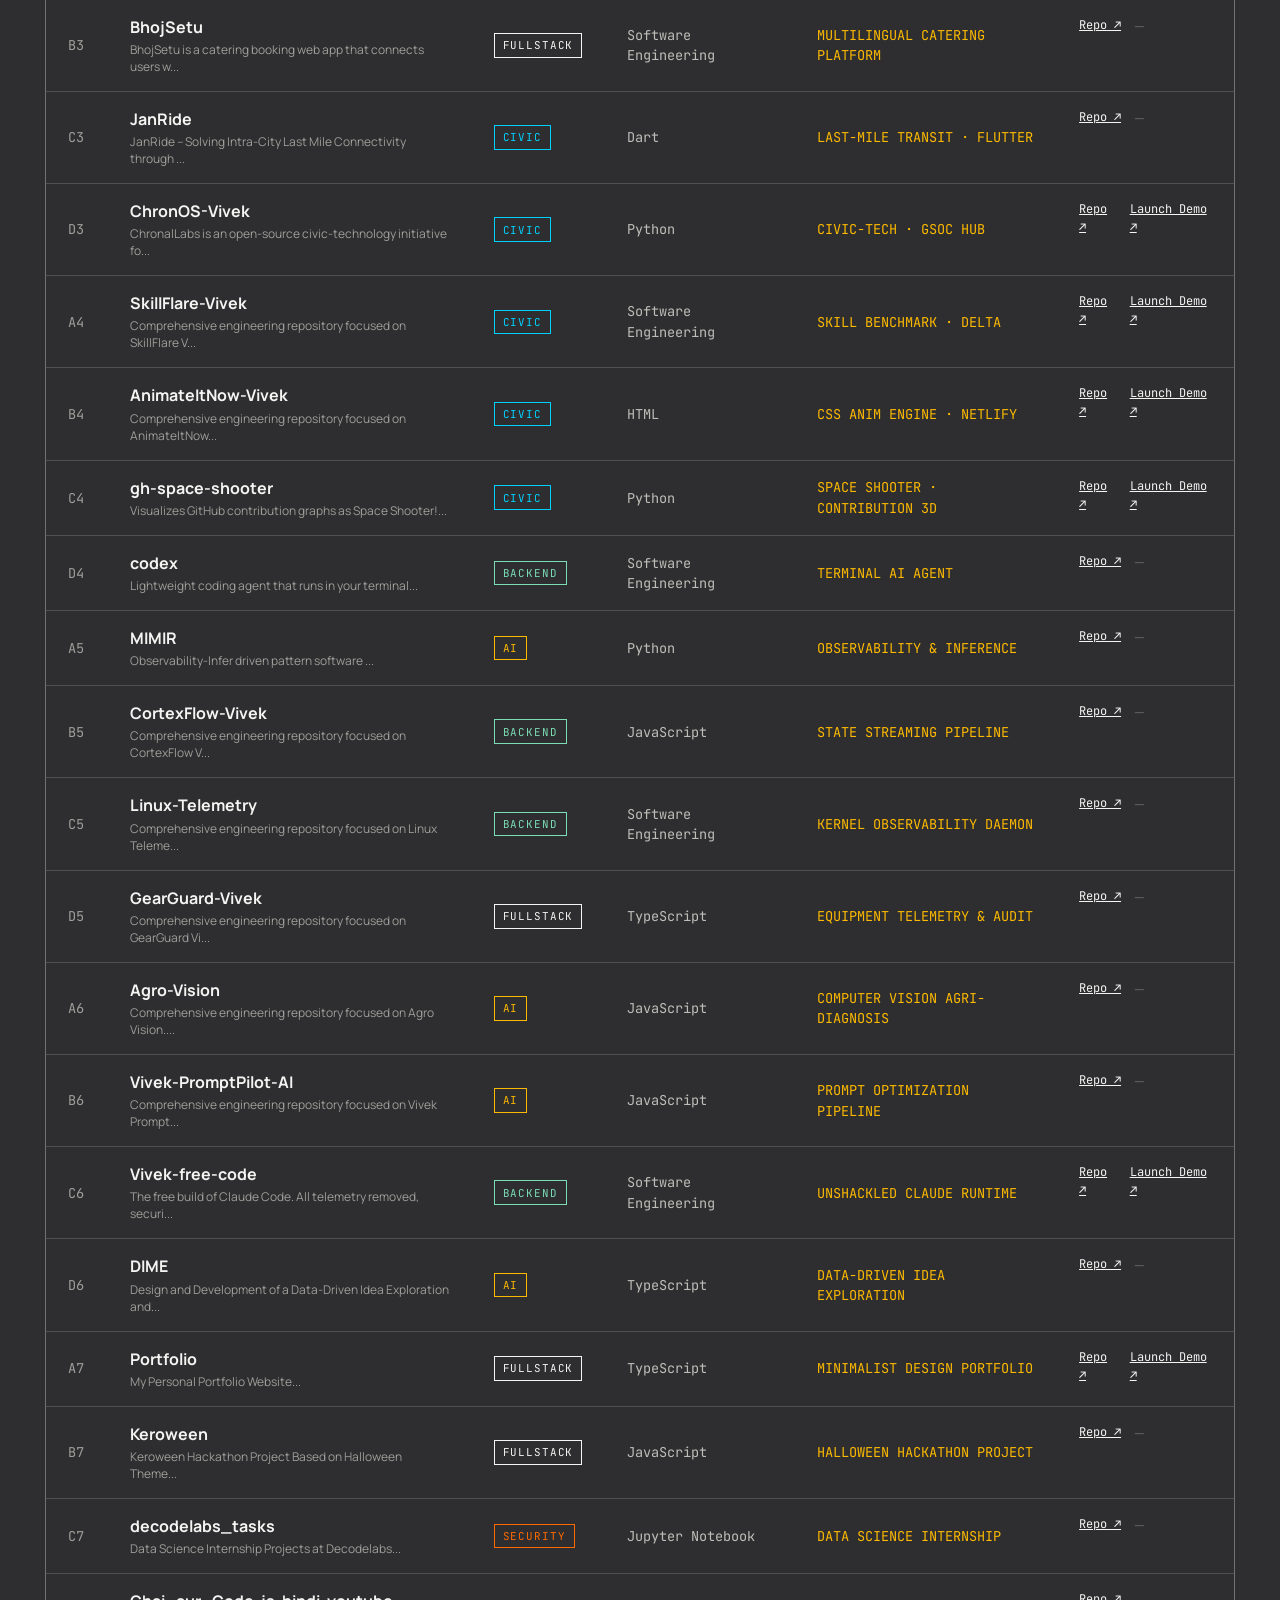
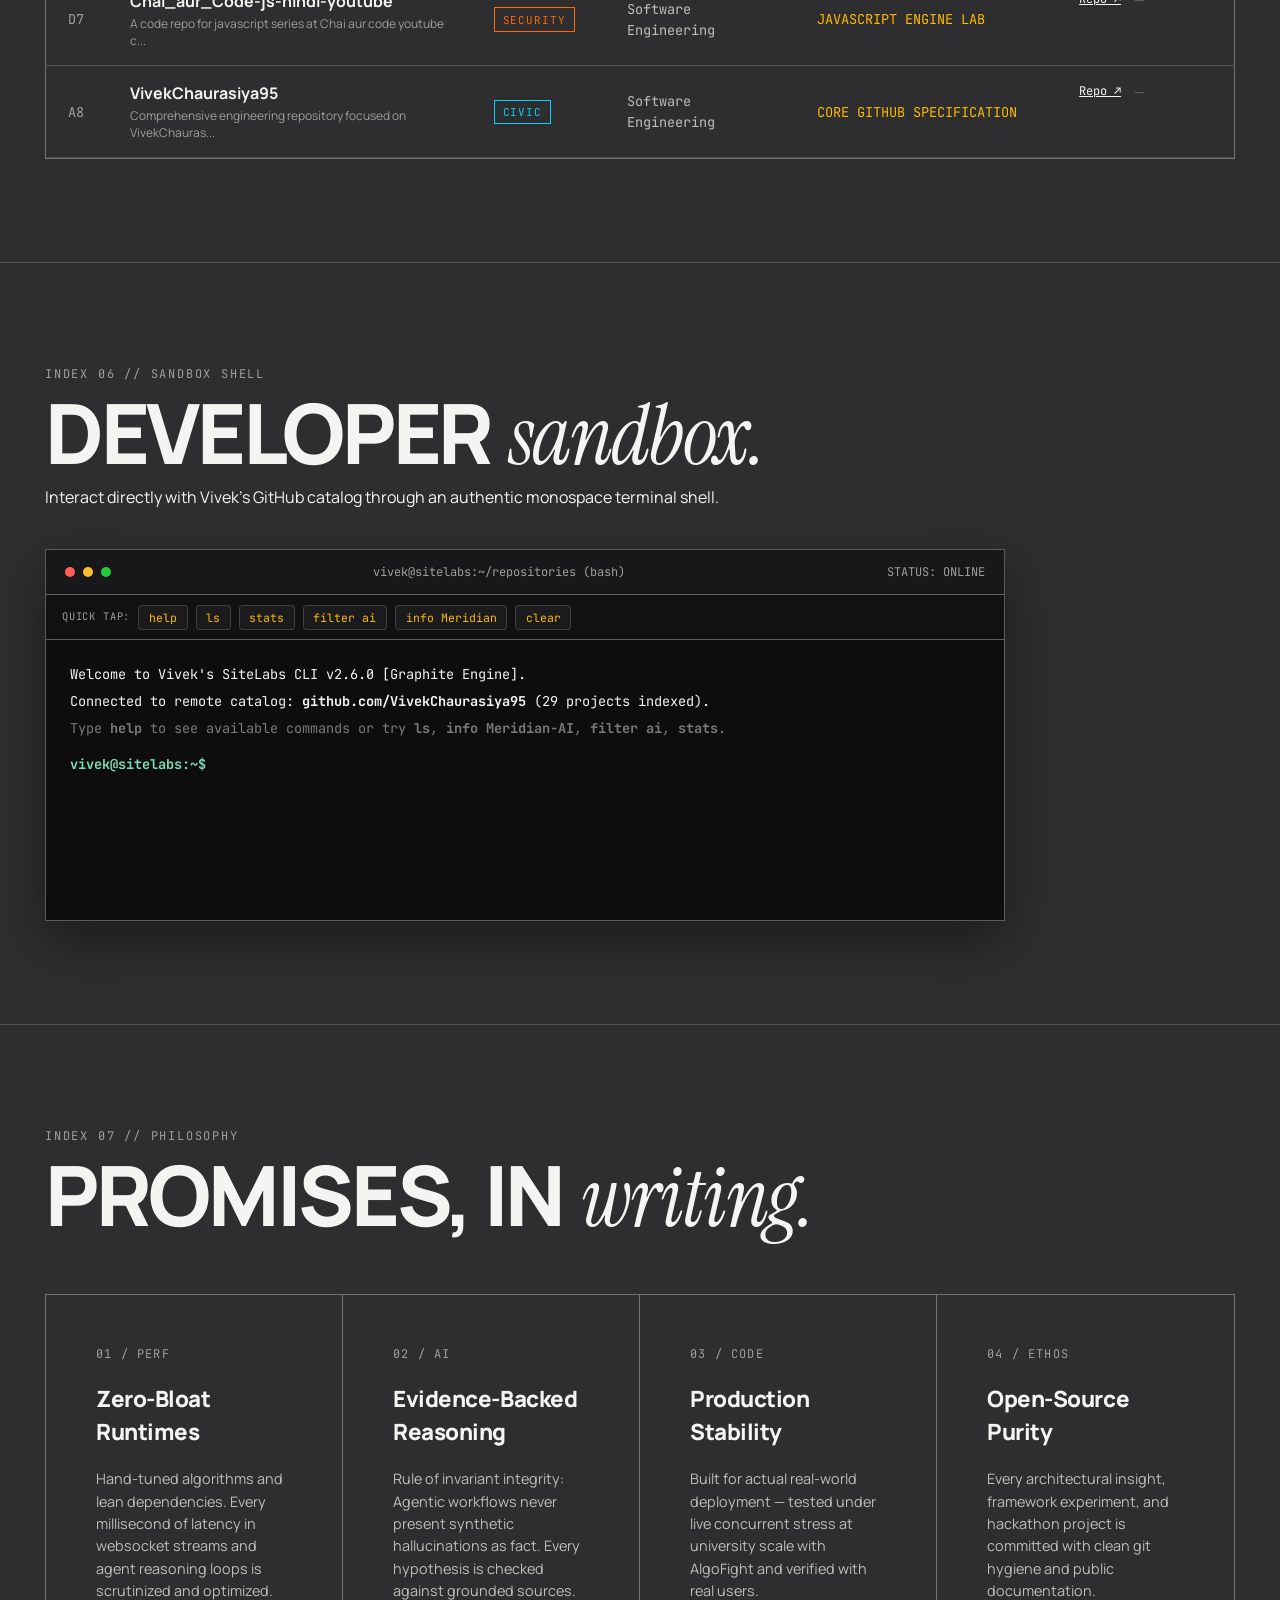
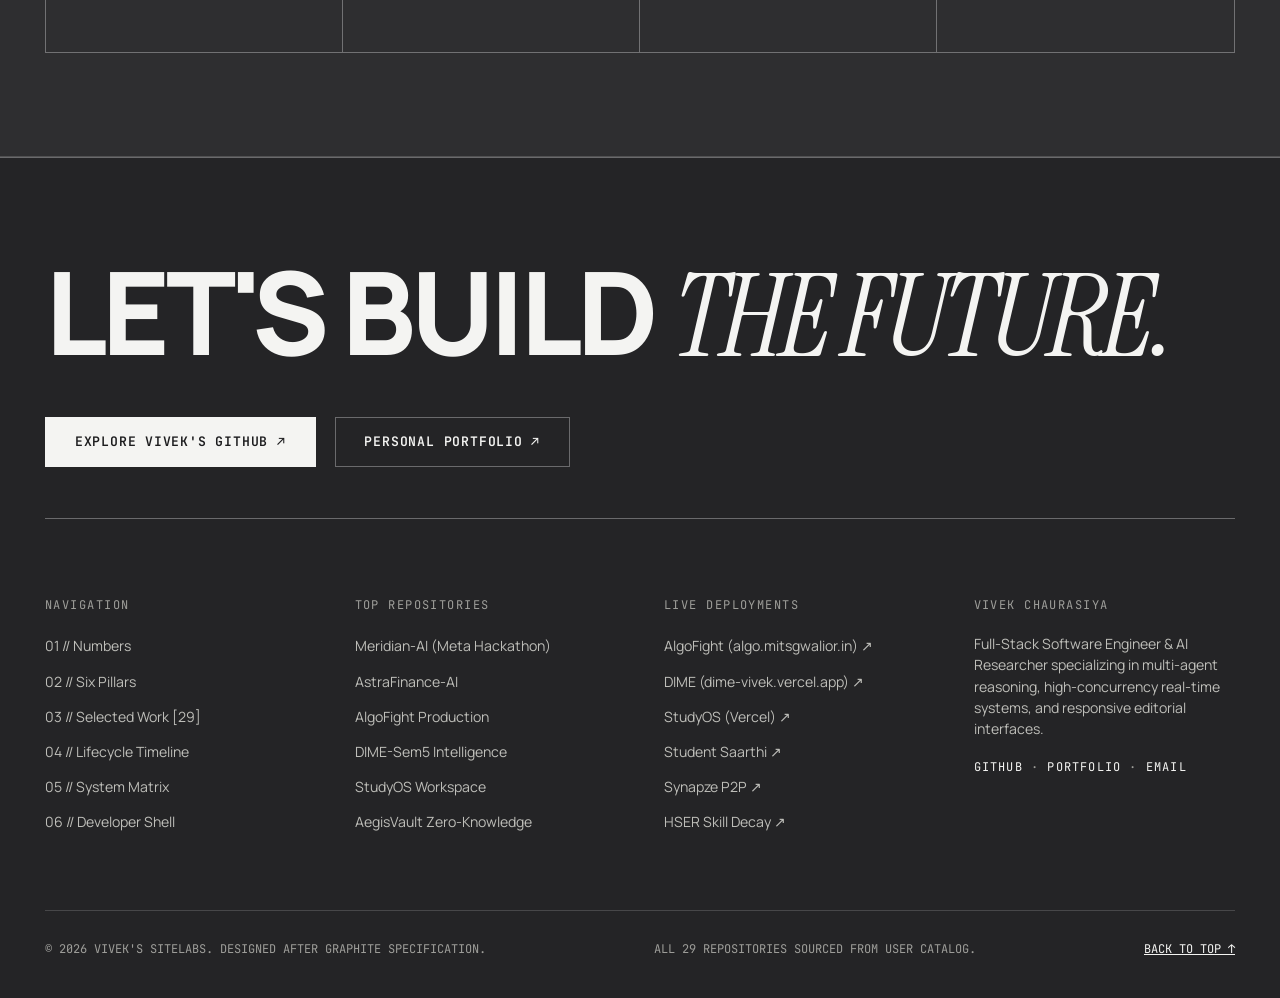
==== commit 663edbb0: "fix(numbers): fix rolling digit alignment, drum container heights, and vertical clipping in metrics " ====
--- a/index.html
+++ b/index.html
@@ -396,11 +396,11 @@
             <span>100% SHIPPED</span>
           </div>
           <div class="nm__body">
-            <div class="nm__value">
-              <span class="nm__digits">
-                <span class="nm__d" data-digit="0"><span class="nm__drum">0123456789</span></span>
-                <span class="nm__d" data-digit="2"><span class="nm__drum">0123456789</span></span>
-                <span class="nm__d" data-digit="9"><span class="nm__drum">0123456789</span></span>
+            <div class="nm__value" aria-label="029 projects">
+              <span class="nm__digits" aria-hidden="true">
+                <span class="nm__d" data-digit="0"><span class="nm__drum"><span>0</span><span>1</span><span>2</span><span>3</span><span>4</span><span>5</span><span>6</span><span>7</span><span>8</span><span>9</span></span></span>
+                <span class="nm__d" data-digit="2"><span class="nm__drum"><span>0</span><span>1</span><span>2</span><span>3</span><span>4</span><span>5</span><span>6</span><span>7</span><span>8</span><span>9</span></span></span>
+                <span class="nm__d" data-digit="9"><span class="nm__drum"><span>0</span><span>1</span><span>2</span><span>3</span><span>4</span><span>5</span><span>6</span><span>7</span><span>8</span><span>9</span></span></span>
               </span>
             </div>
             <div class="nm__label-text">
@@ -418,11 +418,11 @@
             <span>META & GROQ</span>
           </div>
           <div class="nm__body">
-            <div class="nm__value">
-              <span class="nm__digits">
-                <span class="nm__d" data-digit="0"><span class="nm__drum">0123456789</span></span>
-                <span class="nm__d" data-digit="0"><span class="nm__drum">0123456789</span></span>
-                <span class="nm__d" data-digit="8"><span class="nm__drum">0123456789</span></span>
+            <div class="nm__value" aria-label="008 systems">
+              <span class="nm__digits" aria-hidden="true">
+                <span class="nm__d" data-digit="0"><span class="nm__drum"><span>0</span><span>1</span><span>2</span><span>3</span><span>4</span><span>5</span><span>6</span><span>7</span><span>8</span><span>9</span></span></span>
+                <span class="nm__d" data-digit="0"><span class="nm__drum"><span>0</span><span>1</span><span>2</span><span>3</span><span>4</span><span>5</span><span>6</span><span>7</span><span>8</span><span>9</span></span></span>
+                <span class="nm__d" data-digit="8"><span class="nm__drum"><span>0</span><span>1</span><span>2</span><span>3</span><span>4</span><span>5</span><span>6</span><span>7</span><span>8</span><span>9</span></span></span>
               </span>
             </div>
             <div class="nm__label-text">
@@ -440,11 +440,11 @@
             <span>0-LATENCY</span>
           </div>
           <div class="nm__body">
-            <div class="nm__value">
-              <span class="nm__digits">
-                <span class="nm__d" data-digit="0"><span class="nm__drum">0123456789</span></span>
-                <span class="nm__d" data-digit="0"><span class="nm__drum">0123456789</span></span>
-                <span class="nm__d" data-digit="6"><span class="nm__drum">0123456789</span></span>
+            <div class="nm__value" aria-label="006 engines">
+              <span class="nm__digits" aria-hidden="true">
+                <span class="nm__d" data-digit="0"><span class="nm__drum"><span>0</span><span>1</span><span>2</span><span>3</span><span>4</span><span>5</span><span>6</span><span>7</span><span>8</span><span>9</span></span></span>
+                <span class="nm__d" data-digit="0"><span class="nm__drum"><span>0</span><span>1</span><span>2</span><span>3</span><span>4</span><span>5</span><span>6</span><span>7</span><span>8</span><span>9</span></span></span>
+                <span class="nm__d" data-digit="6"><span class="nm__drum"><span>0</span><span>1</span><span>2</span><span>3</span><span>4</span><span>5</span><span>6</span><span>7</span><span>8</span><span>9</span></span></span>
               </span>
             </div>
             <div class="nm__label-text">
@@ -462,11 +462,11 @@
             <span>PUBLIC VALUE</span>
           </div>
           <div class="nm__body">
-            <div class="nm__value">
-              <span class="nm__digits">
-                <span class="nm__d" data-digit="0"><span class="nm__drum">0123456789</span></span>
-                <span class="nm__d" data-digit="1"><span class="nm__drum">0123456789</span></span>
-                <span class="nm__d" data-digit="5"><span class="nm__drum">0123456789</span></span>
+            <div class="nm__value" aria-label="015 applications">
+              <span class="nm__digits" aria-hidden="true">
+                <span class="nm__d" data-digit="0"><span class="nm__drum"><span>0</span><span>1</span><span>2</span><span>3</span><span>4</span><span>5</span><span>6</span><span>7</span><span>8</span><span>9</span></span></span>
+                <span class="nm__d" data-digit="1"><span class="nm__drum"><span>0</span><span>1</span><span>2</span><span>3</span><span>4</span><span>5</span><span>6</span><span>7</span><span>8</span><span>9</span></span></span>
+                <span class="nm__d" data-digit="5"><span class="nm__drum"><span>0</span><span>1</span><span>2</span><span>3</span><span>4</span><span>5</span><span>6</span><span>7</span><span>8</span><span>9</span></span></span>
               </span>
             </div>
             <div class="nm__label-text">
--- a/style.css
+++ b/style.css
@@ -1145,35 +1145,59 @@
 }
 
 .nm__value {
-  font-size: clamp(3.2rem, 7vw, 7.5rem);
+  font-family: var(--sans);
+  font-size: clamp(3.2rem, 6.5vw, 6.8rem);
   font-weight: 800;
-  line-height: 0.85;
-  letter-spacing: -0.05em;
-  overflow: hidden;
+  line-height: 1.15;
+  letter-spacing: -0.03em;
+  color: inherit;
+  display: flex;
+  align-items: center;
+  overflow: visible;
+  user-select: none;
 }
 
 .nm__digits {
   display: inline-flex;
-  align-items: flex-end;
+  align-items: center;
+  line-height: 1.15;
+  overflow: visible;
 }
 
 .nm__d {
   display: inline-block;
-  width: 0.58em;
-  height: 0.85em;
+  width: 0.64em;
+  height: 1.15em;
+  line-height: 1.15em;
   overflow: hidden;
   text-align: center;
   font-variant-numeric: tabular-nums;
   position: relative;
+  vertical-align: middle;
+  box-sizing: border-box;
 }
 
 .nm__drum {
-  display: block;
-  writing-mode: vertical-rl;
-  text-orientation: upright;
-  letter-spacing: 0;
-  transition: transform 1.2s cubic-bezier(0.12, 0.95, 0.2, 1);
+  display: flex;
+  flex-direction: column;
+  width: 100%;
+  margin: 0;
+  padding: 0;
+  transition: transform 1.3s cubic-bezier(0.16, 1, 0.3, 1);
   will-change: transform;
+}
+
+.nm__drum > span {
+  display: flex;
+  align-items: center;
+  justify-content: center;
+  height: 1.15em;
+  line-height: 1.15em;
+  text-align: center;
+  flex-shrink: 0;
+  width: 100%;
+  box-sizing: border-box;
+  font-variant-numeric: tabular-nums;
 }
 
 .nm__label-text strong {
@@ -2994,6 +3018,7 @@
   .nm__cell:last-child {
     border-bottom: none;
   }
+  .nm__value,
   .nm__num {
     font-size: clamp(2.6rem, 12vw, 3.8rem);
   }
